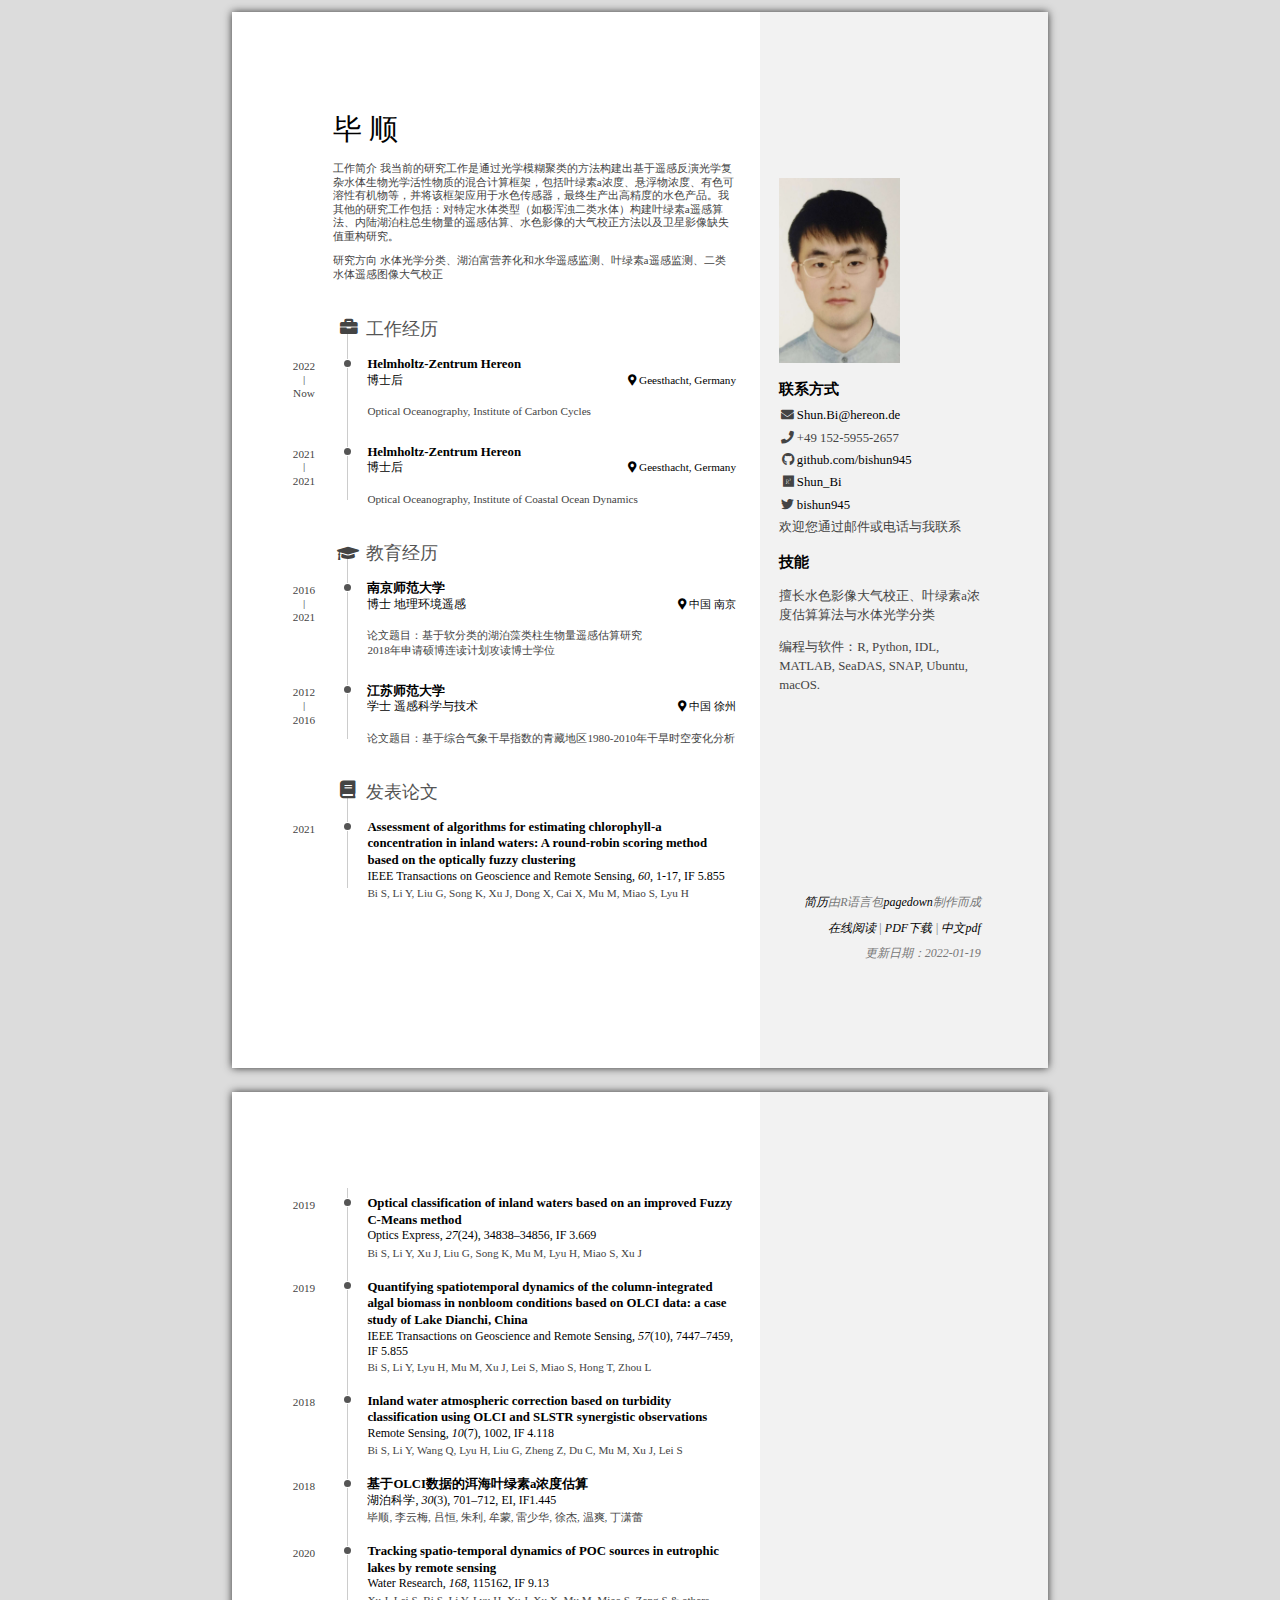
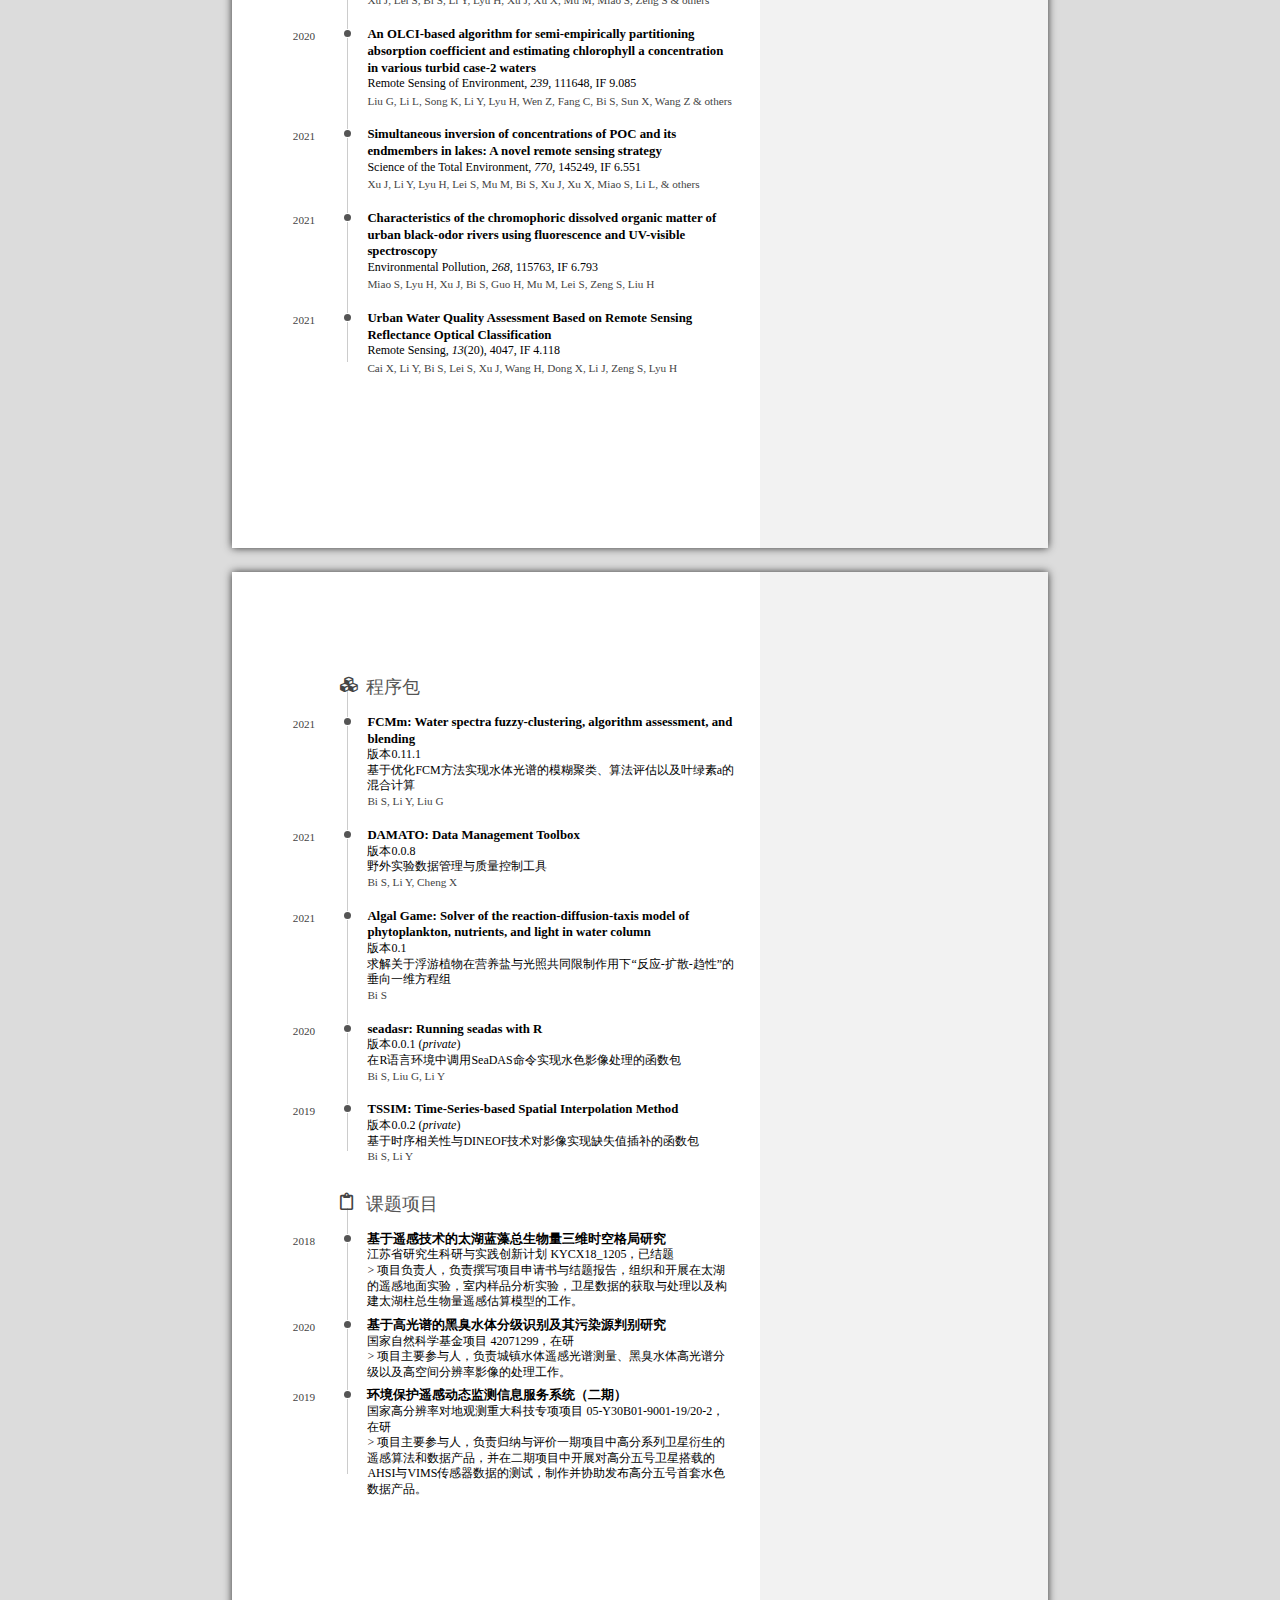
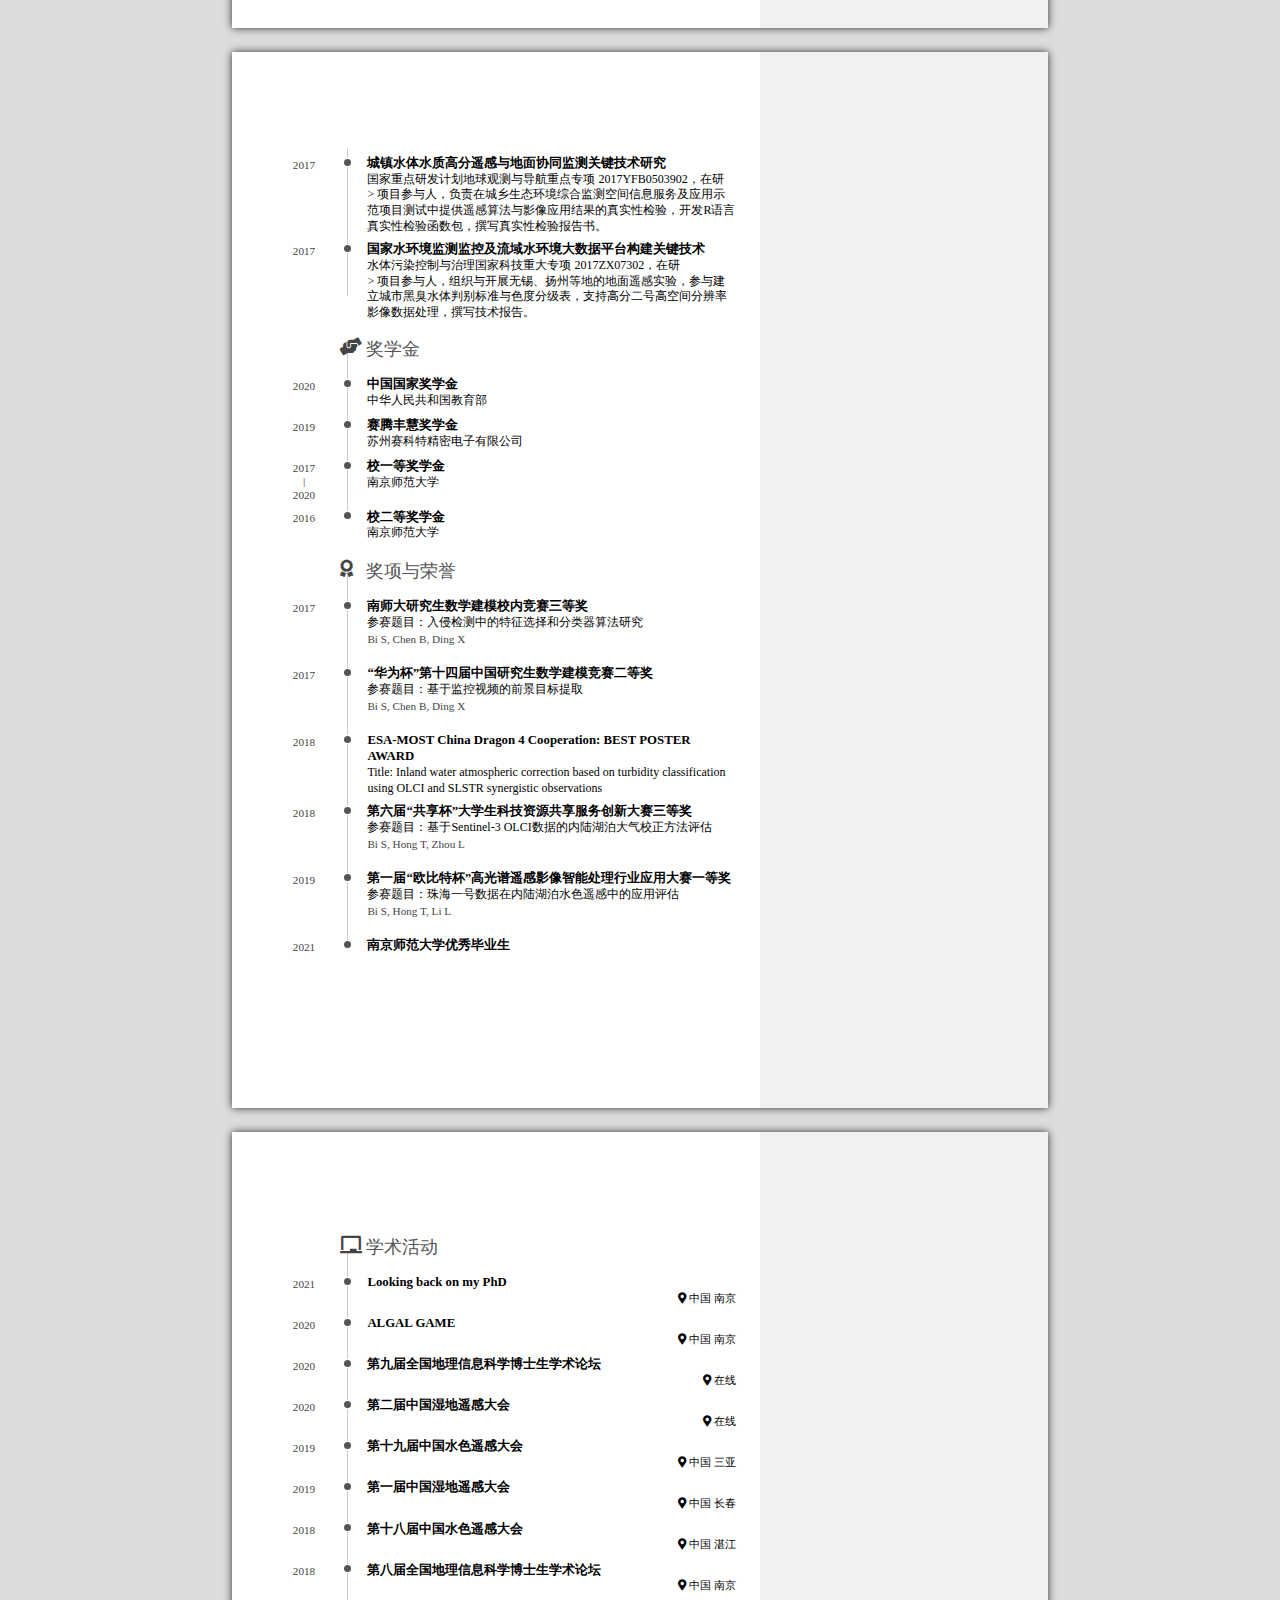
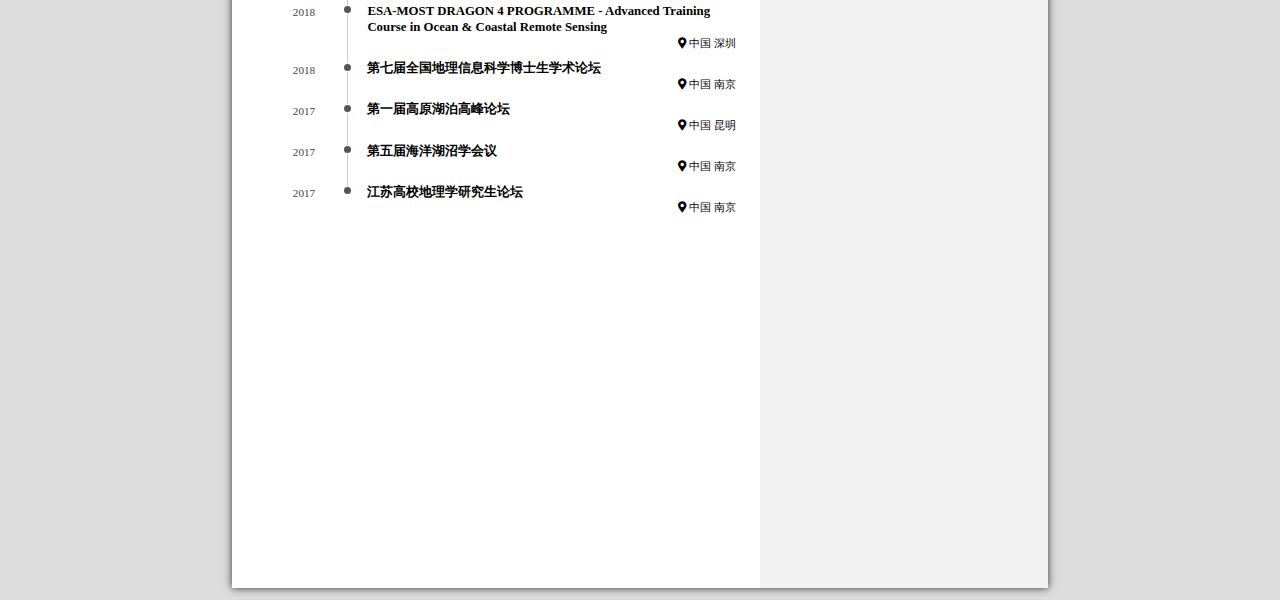
==== cv_cn.html @ 7d9312ec "info update" ====
<!DOCTYPE html>
<html xmlns="http://www.w3.org/1999/xhtml">
  <head>
    <meta charset="utf-8" />
    <meta http-equiv="Content-Type" content="text/html; charset=utf-8" />
    <meta name="generator" content="pandoc" />
    <meta name="viewport" content="width=device-width, initial-scale=1">

    <meta name="author" content="Shun Bi" />
    <meta name="date" content="2022-01-19" />
    <title>Shun Bi’s resume</title>

    
        <script src="cv_cn_files/header-attrs-2.11/header-attrs.js"></script>
        <link href="cv_cn_files/font-awesome-5.1.0/css/all.css" rel="stylesheet" />
        <link href="cv_cn_files/font-awesome-5.1.0/css/v4-shims.css" rel="stylesheet" />
        <link href="cv_cn_files/paged-0.15/css/resume.css" rel="stylesheet" />
        <script src="cv_cn_files/paged-0.15/js/config.js"></script>
        <script src="cv_cn_files/paged-0.15/js/paged.js"></script>
        <script src="cv_cn_files/paged-0.15/js/hooks.js"></script>
    
    
  </head>
  <body>

<style type="text/css">
a{
  text-decoration: none;
  color: black;
}

a:hover{
  color: blue;
}

body{
  font-family: "黑体"
}
</style>
<div id="aside" class="section level1">
<h1>Aside</h1>
<p><img src="CV/photo2.jpg" style="width:60.0%" alt="Shun Bi" /></p>
<div id="contact" class="section level3">
<h3>联系方式</h3>
<!-- -------------------------------------------------------------------------------- -->
<!-- For more icons on https://fontawesome.com/ -->
<ul>
<li><i class="fa fa-envelope"></i> <a href="mailto:Shun.Bi@hereon.de" class="email">Shun.Bi@hereon.de</a>
<!-- - <i class="fa fa-phone"></i> +86 156-5190-9539 --></li>
<li><i class="fa fa-phone"></i> +49 152-5955-2657</li>
<li><i class="fa fa-github"></i> <a href="https://github.com/bishun945">github.com/bishun945</a></li>
<li><i class="fab fa-researchgate"></i> <a href="https://www.researchgate.net/profile/Shun_Bi">Shun_Bi</a></li>
<li><i class="fa fa-twitter"></i> <a href="https://twitter.com/bishun945">bishun945</a></li>
<li>欢迎您通过邮件或电话与我联系</li>
</ul>
</div>
<div id="skills" class="section level3">
<h3>技能</h3>
<!-- -------------------------------------------------------------------------------- -->
<ul>
<li><p>擅长水色影像大气校正、叶绿素a浓度估算算法与水体光学分类</p></li>
<li><p>编程与软件：R, Python, IDL, MATLAB, SeaDAS, SNAP, Ubuntu, macOS.</p></li>
</ul>
<!-- ### 语言  -->
<!-- Mandarin (native), English (written and oral) -->
</div>
<div id="disclaimer" class="section level2">
<h2>Disclaimer</h2>
<p><a href="https://github.com/bishun945/CV"><strong>简历</strong></a>由R语言包<a href="https://github.com/rstudio/pagedown"><strong>pagedown</strong></a>制作而成</p>
<p><a href="https://bishun945.github.io/CV/">在线阅读</a> | <a href="https://raw.githubusercontent.com/bishun945/CV/main/index.pdf">PDF下载</a> | <a href="https://raw.githubusercontent.com/bishun945/CV/main/%E6%AF%95%E9%A1%BA%20%E7%AE%80%E5%8E%86%20%E4%B8%AD%E6%96%87.pdf">中文pdf</a></p>
<p>更新日期：2022-01-19</p>
</div>
</div>
<div id="main" class="section level1">
<h1>Main</h1>
<div id="title" class="section level2">
<h2>毕 顺</h2>
<!-- ### Currently searching for a PD position -->
<p><strong>工作简介</strong> 我当前的研究工作是通过光学模糊聚类的方法构建出基于遥感反演光学复杂水体生物光学活性物质的混合计算框架，包括叶绿素a浓度、悬浮物浓度、有色可溶性有机物等，并将该框架应用于水色传感器，最终生产出高精度的水色产品。我其他的研究工作包括：对特定水体类型（如极浑浊二类水体）构建叶绿素a遥感算法、内陆湖泊柱总生物量的遥感估算、水色影像的大气校正方法以及卫星影像缺失值重构研究。</p>
<p><strong>研究方向</strong> 水体光学分类、湖泊富营养化和水华遥感监测、叶绿素a遥感监测、二类水体遥感图像大气校正</p>
</div>
<div id="工作经历" class="section level2" data-icon="briefcase" data-concise="true">
<h2>工作经历</h2>
<div id="helmholtz-zentrum-hereon" class="section level3">
<h3><a href="https://www.hereon.de/institutes/carbon_cycles/index.php.en">Helmholtz-Zentrum Hereon</a></h3>
<p>博士后</p>
<p>Geesthacht, Germany</p>
<p>2022 - Now</p>
<p>Optical Oceanography, Institute of Carbon Cycles</p>
</div>
<div id="helmholtz-zentrum-hereon-1" class="section level3">
<h3>Helmholtz-Zentrum Hereon</h3>
<p>博士后</p>
<p>Geesthacht, Germany</p>
<p>2021 - 2021</p>
<p>Optical Oceanography, Institute of Coastal Ocean Dynamics</p>
</div>
</div>
<div id="教育经历" class="section level2" data-icon="graduation-cap" data-concise="true">
<h2>教育经历</h2>
<div id="南京师范大学" class="section level3">
<h3>南京师范大学</h3>
<p>博士 地理环境遥感</p>
<p>中国 南京</p>
<p>2016 - 2021</p>
<p>论文题目：基于软分类的湖泊藻类柱生物量遥感估算研究<br>2018年申请硕博连读计划攻读博士学位</p>
</div>
<div id="江苏师范大学" class="section level3">
<h3>江苏师范大学</h3>
<p>学士 遥感科学与技术</p>
<p>中国 徐州</p>
<p>2012 - 2016</p>
<p>论文题目：基于综合气象干旱指数的青藏地区1980-2010年干旱时空变化分析</p>
</div>
</div>
<div id="发表论文" class="section level2" data-icon="book">
<h2>发表论文</h2>
<div id="assessment-of-algorithms-for-estimating-chlorophyll-a-concentration-in-inland-waters-a-round-robin-scoring-method-based-on-the-optically-fuzzy-clustering" class="section level3">
<h3><a href="https://doi.org/10.1109/TGRS.2021.3058556">Assessment of algorithms for estimating chlorophyll-a concentration in inland waters: A round-robin scoring method based on the optically fuzzy clustering</a></h3>
<p>IEEE Transactions on Geoscience and Remote Sensing, <em>60</em>, 1-17, <strong>IF 5.855</strong></p>
<p>N/A</p>
<p>2021</p>
<p><strong>Bi S</strong>, Li Y, Liu G, Song K, Xu J, Dong X, Cai X, Mu M, Miao S, Lyu H</p>
</div>
<div id="optical-classification-of-inland-waters-based-on-an-improved-fuzzy-c-means-method" class="section level3">
<h3><a href="https://doi.org/10.1364/OE.27.034838">Optical classification of inland waters based on an improved Fuzzy C-Means method</a></h3>
<p>Optics Express, <em>27</em>(24), 34838–34856, <strong>IF 3.669</strong></p>
<p>N/A</p>
<p>2019</p>
<p><strong>Bi S</strong>, Li Y, Xu J, Liu G, Song K, Mu M, Lyu H, Miao S, Xu J</p>
</div>
<div id="quantifying-spatiotemporal-dynamics-of-the-column-integrated-algal-biomass-in-nonbloom-conditions-based-on-olci-data-a-case-study-of-lake-dianchi-china" class="section level3 break-after-me">
<h3><a href="http://dx.doi.org/10.1109/TGRS.2019.2913401">Quantifying spatiotemporal dynamics of the column-integrated algal biomass in nonbloom conditions based on OLCI data: a case study of Lake Dianchi, China</a></h3>
<p>IEEE Transactions on Geoscience and Remote Sensing, <em>57</em>(10), 7447–7459, <strong>IF 5.855</strong></p>
<p>N/A</p>
<p>2019</p>
<p><strong>Bi S</strong>, Li Y, Lyu H, Mu M, Xu J, Lei S, Miao S, Hong T, Zhou L</p>
</div>
<div id="inland-water-atmospheric-correction-based-on-turbidity-classification-using-olci-and-slstr-synergistic-observations" class="section level3">
<h3><a href="https://doi.org/10.3390/rs10071002">Inland water atmospheric correction based on turbidity classification using OLCI and SLSTR synergistic observations</a></h3>
<p>Remote Sensing, <em>10</em>(7), 1002, <strong>IF 4.118</strong></p>
<p>N/A</p>
<p>2018</p>
<p><strong>Bi S</strong>, Li Y, Wang Q, Lyu H, Liu G, Zheng Z, Du C, Mu M, Xu J, Lei S</p>
</div>
<div id="基于olci数据的洱海叶绿素a浓度估算" class="section level3">
<h3><a href="http://dx.doi.org/10.18307/2018.0312">基于OLCI数据的洱海叶绿素a浓度估算</a></h3>
<p>湖泊科学, <em>30</em>(3), 701–712, <strong>EI, IF1.445</strong></p>
<p>N/A</p>
<p>2018</p>
<p><strong>毕顺</strong>, 李云梅, 吕恒, 朱利, 牟蒙, 雷少华, 徐杰, 温爽, 丁潇蕾</p>
<!-- others -->
</div>
<div id="tracking-spatio-temporal-dynamics-of-poc-sources-in-eutrophic-lakes-by-remote-sensing" class="section level3">
<h3><a href="https://doi.org/10.1016/j.watres.2019.115162">Tracking spatio-temporal dynamics of POC sources in eutrophic lakes by remote sensing</a></h3>
<p>Water Research, <em>168</em>, 115162, <strong>IF 9.13</strong></p>
<p>N/A</p>
<p>2020</p>
<p>Xu J, Lei S, <strong>Bi S</strong>, Li Y, Lyu H, Xu J, Xu X, Mu M, Miao S, Zeng S &amp; others</p>
</div>
<div id="an-olci-based-algorithm-for-semi-empirically-partitioning-absorption-coefficient-and-estimating-chlorophyll-a-concentration-in-various-turbid-case-2-waters" class="section level3">
<h3><a href="https://doi.org/10.1016/j.rse.2020.111648">An OLCI-based algorithm for semi-empirically partitioning absorption coefficient and estimating chlorophyll a concentration in various turbid case-2 waters</a></h3>
<p>Remote Sensing of Environment, <em>239</em>, 111648, <strong>IF 9.085</strong></p>
<p>N/A</p>
<p>2020</p>
<p>Liu G, Li L, Song K, Li Y, Lyu H, Wen Z, Fang C, <strong>Bi S</strong>, Sun X, Wang Z &amp; others</p>
</div>
<div id="simultaneous-inversion-of-concentrations-of-poc-and-its-endmembers-in-lakes-a-novel-remote-sensing-strategy" class="section level3">
<h3><a href="https://doi.org/10.1016/j.scitotenv.2021.145249">Simultaneous inversion of concentrations of POC and its endmembers in lakes: A novel remote sensing strategy</a></h3>
<p>Science of the Total Environment, <em>770</em>, 145249, <strong>IF 6.551</strong></p>
<p>N/A</p>
<p>2021</p>
<p>Xu J, Li Y, Lyu H, Lei S, Mu M, <strong>Bi S</strong>, Xu J, Xu X, Miao S, Li L, &amp; others</p>
</div>
<div id="characteristics-of-the-chromophoric-dissolved-organic-matter-of-urban-black-odor-rivers-using-fluorescence-and-uv-visible-spectroscopy" class="section level3">
<h3><a href="https://doi.org/10.1016/j.envpol.2020.115763">Characteristics of the chromophoric dissolved organic matter of urban black-odor rivers using fluorescence and UV-visible spectroscopy</a></h3>
<p>Environmental Pollution, <em>268</em>, 115763, <strong>IF 6.793</strong></p>
<p>N/A</p>
<p>2021</p>
<p>Miao S, Lyu H, Xu J, <strong>Bi S</strong>, Guo H, Mu M, Lei S, Zeng S, Liu H</p>
</div>
<div id="urban-water-quality-assessment-based-on-remote-sensing-reflectance-optical-classification" class="section level3">
<h3><a href="http://dx.doi.org/10.3390/rs13204047">Urban Water Quality Assessment Based on Remote Sensing Reflectance Optical Classification</a></h3>
<p>Remote Sensing, <em>13</em>(20), 4047, <strong>IF 4.118</strong></p>
<p>N/A</p>
<p>2021</p>
<p>Cai X, Li Y, <strong>Bi S</strong>, Lei S, Xu J, Wang H, Dong X, Li J, Zeng S, Lyu H</p>
</div>
</div>
<div id="程序包" class="section level2" data-icon="cubes">
<h2>程序包</h2>
<div id="fcmm-water-spectra-fuzzy-clustering-algorithm-assessment-and-blending" class="section level3">
<h3><a href="https://github.com/bishun945/FCMm">FCMm: Water spectra fuzzy-clustering, algorithm assessment, and blending</a></h3>
<p>版本0.11.1<br>
基于优化FCM方法实现水体光谱的模糊聚类、算法评估以及叶绿素a的混合计算</p>
<p>N/A</p>
<p>2021</p>
<p><strong>Bi S</strong>, Li Y, Liu G</p>
</div>
<div id="damato-data-management-toolbox" class="section level3">
<h3><a href="https://github.com/bishun945/DAMATO">DAMATO: Data Management Toolbox</a></h3>
<p>版本0.0.8<br>
野外实验数据管理与质量控制工具</p>
<p>N/A</p>
<p>2021</p>
<p><strong>Bi S</strong>, Li Y, Cheng X</p>
</div>
<div id="algal-game-solver-of-the-reaction-diffusion-taxis-model-of-phytoplankton-nutrients-and-light-in-water-column" class="section level3">
<h3><a href="https://github.com/bishun945/AlgalGame">Algal Game: Solver of the reaction-diffusion-taxis model of phytoplankton, nutrients, and light in water column</a></h3>
<p>版本0.1<br>
求解关于浮游植物在营养盐与光照共同限制作用下“反应-扩散-趋性”的垂向一维方程组</p>
<p>N/A</p>
<p>2021</p>
<p><strong>Bi S</strong></p>
</div>
<div id="seadasr-running-seadas-with-r" class="section level3">
<h3><a href="https://github.com/bishun945/seadasr">seadasr: Running seadas with R</a></h3>
<p>版本0.0.1 (<em>private</em>)<br>
在R语言环境中调用SeaDAS命令实现水色影像处理的函数包</p>
<p>N/A</p>
<p>2020</p>
<p><strong>Bi S</strong>, Liu G, Li Y</p>
</div>
<div id="tssim-time-series-based-spatial-interpolation-method" class="section level3">
<h3><a href="https://github.com/bishun945/TSSIM">TSSIM: Time-Series-based Spatial Interpolation Method</a></h3>
<p>版本0.0.2 (<em>private</em>)<br>
基于时序相关性与DINEOF技术对影像实现缺失值插补的函数包</p>
<p>N/A</p>
<p>2019</p>
<p><strong>Bi S</strong>, Li Y</p>
</div>
</div>
<div id="课题项目" class="section level2" data-icon="clipboard">
<h2>课题项目</h2>
<div id="基于遥感技术的太湖蓝藻总生物量三维时空格局研究" class="section level3">
<h3>基于遥感技术的太湖蓝藻总生物量三维时空格局研究</h3>
<p>江苏省研究生科研与实践创新计划 KYCX18_1205，已结题<br>
&gt; 项目负责人，负责撰写项目申请书与结题报告，组织和开展在太湖的遥感地面实验，室内样品分析实验，卫星数据的获取与处理以及构建太湖柱总生物量遥感估算模型的工作。</p>
<p>N/A</p>
<p>2018</p>
</div>
<div id="基于高光谱的黑臭水体分级识别及其污染源判别研究" class="section level3">
<h3>基于高光谱的黑臭水体分级识别及其污染源判别研究</h3>
<p>国家自然科学基金项目 42071299，在研<br>
&gt; 项目主要参与人，负责城镇水体遥感光谱测量、黑臭水体高光谱分级以及高空间分辨率影像的处理工作。</p>
<p>N/A</p>
<p>2020</p>
</div>
<div id="环境保护遥感动态监测信息服务系统二期" class="section level3">
<h3>环境保护遥感动态监测信息服务系统（二期）</h3>
<p>国家高分辨率对地观测重大科技专项项目 05-Y30B01-9001-19/20-2，在研<br>
&gt; 项目主要参与人，负责归纳与评价一期项目中高分系列卫星衍生的遥感算法和数据产品，并在二期项目中开展对高分五号卫星搭载的AHSI与VIMS传感器数据的测试，制作并协助发布高分五号首套水色数据产品。</p>
<p>N/A</p>
<p>2019</p>
</div>
<div id="城镇水体水质高分遥感与地面协同监测关键技术研究" class="section level3">
<h3>城镇水体水质高分遥感与地面协同监测关键技术研究</h3>
<p>国家重点研发计划地球观测与导航重点专项 2017YFB0503902，在研<br>
&gt; 项目参与人，负责在城乡生态环境综合监测空间信息服务及应用示范项目测试中提供遥感算法与影像应用结果的真实性检验，开发R语言真实性检验函数包，撰写真实性检验报告书。</p>
<p>N/A</p>
<p>2017</p>
</div>
<div id="国家水环境监测监控及流域水环境大数据平台构建关键技术" class="section level3">
<h3>国家水环境监测监控及流域水环境大数据平台构建关键技术</h3>
<p>水体污染控制与治理国家科技重大专项 2017ZX07302，在研<br>
&gt; 项目参与人，组织与开展无锡、扬州等地的地面遥感实验，参与建立城市黑臭水体判别标准与色度分级表，支持高分二号高空间分辨率影像数据处理，撰写技术报告。</p>
<p>N/A</p>
<p>2017</p>
</div>
</div>
<div id="奖学金" class="section level2" data-icon="hands-helping">
<h2>奖学金</h2>
<div id="中国国家奖学金" class="section level3">
<h3>中国国家奖学金</h3>
<p>中华人民共和国教育部</p>
<p>N/A</p>
<p>2020</p>
</div>
<div id="赛腾丰慧奖学金" class="section level3">
<h3>赛腾丰慧奖学金</h3>
<p>苏州赛科特精密电子有限公司</p>
<p>N/A</p>
<p>2019</p>
</div>
<div id="校一等奖学金" class="section level3">
<h3>校一等奖学金</h3>
<p>南京师范大学</p>
<p>N/A</p>
<p>2017 - 2020</p>
</div>
<div id="校二等奖学金" class="section level3">
<h3>校二等奖学金</h3>
<p>南京师范大学</p>
<p>N/A</p>
<p>2016</p>
</div>
</div>
<div id="奖项与荣誉" class="section level2" data-icon="award">
<h2>奖项与荣誉</h2>
<div id="南师大研究生数学建模校内竞赛三等奖" class="section level3">
<h3>南师大研究生数学建模校内竞赛三等奖</h3>
<p>参赛题目：入侵检测中的特征选择和分类器算法研究</p>
<p>N/A</p>
<p>2017</p>
<p><strong>Bi S</strong>, Chen B, Ding X</p>
</div>
<div id="华为杯第十四届中国研究生数学建模竞赛二等奖" class="section level3">
<h3>“华为杯”第十四届中国研究生数学建模竞赛二等奖</h3>
<p>参赛题目：基于监控视频的前景目标提取</p>
<p>N/A</p>
<p>2017</p>
<p><strong>Bi S</strong>, Chen B, Ding X</p>
</div>
<div id="esa-most-china-dragon-4-cooperation-best-poster-award" class="section level3">
<h3>ESA-MOST China Dragon 4 Cooperation: BEST POSTER AWARD</h3>
<p>Title: Inland water atmospheric correction based on turbidity classification using OLCI and SLSTR synergistic observations</p>
<p>N/A</p>
<p>2018</p>
</div>
<div id="第六届共享杯大学生科技资源共享服务创新大赛三等奖" class="section level3">
<h3><a href="http://www.escience.net.cn/nav/index/prize/details?awardId=29">第六届“共享杯”大学生科技资源共享服务创新大赛三等奖</a></h3>
<p>参赛题目：基于Sentinel-3 OLCI数据的内陆湖泊大气校正方法评估</p>
<p>N/A</p>
<p>2018</p>
<p><strong>Bi S</strong>, Hong T, Zhou L</p>
</div>
<div id="第一届欧比特杯高光谱遥感影像智能处理行业应用大赛一等奖" class="section level3">
<h3><a href="https://ohs.obtdata.com/#/newsDetail?id=12">第一届“欧比特杯”高光谱遥感影像智能处理行业应用大赛一等奖</a></h3>
<p>参赛题目：珠海一号数据在内陆湖泊水色遥感中的应用评估</p>
<p>N/A</p>
<p>2019</p>
<p><strong>Bi S</strong>, Hong T, Li L</p>
</div>
<div id="南京师范大学优秀毕业生" class="section level3">
<h3>南京师范大学优秀毕业生</h3>
<p>N/A</p>
<p>N/A</p>
<p>2021</p>
</div>
</div>
<div id="学术活动" class="section level2" data-icon="chalkboard">
<h2>学术活动</h2>
<div id="looking-back-on-my-phd" class="section level3">
<h3><a href="https://bishun945.github.io/Looking-back-on-my-PhD/">Looking back on my PhD</a></h3>
<p>N/A</p>
<p>中国 南京</p>
<p>2021</p>
</div>
<div id="algal-game" class="section level3">
<h3><a href="https://bishun945.github.io/presentation20201216/">ALGAL GAME</a></h3>
<p>N/A</p>
<p>中国 南京</p>
<p>2020</p>
</div>
<div id="第九届全国地理信息科学博士生学术论坛" class="section level3">
<h3>第九届全国地理信息科学博士生学术论坛</h3>
<p>N/A</p>
<p>在线</p>
<p>2020</p>
</div>
<div id="第二届中国湿地遥感大会" class="section level3">
<h3><a href="https://www.bilibili.com/video/BV1Lk4y127Vc?from=search&amp;seid=6588322506573177186">第二届中国湿地遥感大会</a></h3>
<p>N/A</p>
<p>在线</p>
<p>2020</p>
</div>
<div id="第十九届中国水色遥感大会" class="section level3">
<h3>第十九届中国水色遥感大会</h3>
<p>N/A</p>
<p>中国 三亚</p>
<p>2019</p>
</div>
<div id="第一届中国湿地遥感大会" class="section level3">
<h3>第一届中国湿地遥感大会</h3>
<p>N/A</p>
<p>中国 长春</p>
<p>2019</p>
</div>
<div id="第十八届中国水色遥感大会" class="section level3">
<h3>第十八届中国水色遥感大会</h3>
<p>N/A</p>
<p>中国 湛江</p>
<p>2018</p>
</div>
<div id="第八届全国地理信息科学博士生学术论坛" class="section level3">
<h3>第八届全国地理信息科学博士生学术论坛</h3>
<p>N/A</p>
<p>中国 南京</p>
<p>2018</p>
</div>
<div id="esa-most-dragon-4-programme---advanced-training-course-in-ocean-coastal-remote-sensing" class="section level3">
<h3>ESA-MOST DRAGON 4 PROGRAMME - Advanced Training Course in Ocean &amp; Coastal Remote Sensing</h3>
<p>N/A</p>
<p>中国 深圳</p>
<p>2018</p>
</div>
<div id="第七届全国地理信息科学博士生学术论坛" class="section level3">
<h3>第七届全国地理信息科学博士生学术论坛</h3>
<p>N/A</p>
<p>中国 南京</p>
<p>2018</p>
</div>
<div id="第一届高原湖泊高峰论坛" class="section level3">
<h3>第一届高原湖泊高峰论坛</h3>
<p>N/A</p>
<p>中国 昆明</p>
<p>2017</p>
</div>
<div id="第五届海洋湖沼学会议" class="section level3">
<h3>第五届海洋湖沼学会议</h3>
<p>N/A</p>
<p>中国 南京</p>
<p>2017</p>
</div>
<div id="江苏高校地理学研究生论坛" class="section level3">
<h3>江苏高校地理学研究生论坛</h3>
<p>N/A</p>
<p>中国 南京</p>
<p>2017</p>
<!-- ::: aside -->
<!-- #### 参考 -->
<!-- 李云梅 教授 <br> -->
<!-- 地理科学学院 <br> -->
<!-- 南京师范大学 <br> -->
<!-- 中国 南京 <br> -->
<!-- liyunmei@njnu.edu.cn -->
<!-- ::: -->
</div>
</div>
</div>

<script>
(function() {
  var i, s, j, el, els;
  var create_el = function(type, className, content, isHTML) {
    var el = document.createElement(type);
    if (className) el.className = className;
    if (content) {
      if (isHTML) {el.innerHTML = content;} else {el.innerText = content;}
    }
    return el;
  }

  // replace h2 title with h1
  var title = document.getElementById('title').querySelector('h2');
  title.parentNode.replaceChild(create_el('h1', false, title.innerHTML, true), title);

  // add the class .aside to #aside
  el = document.getElementById('aside');
  if (el) el.className += ' aside';

  // tweak class names of sections, and add icons
  els = document.getElementById('main').querySelectorAll('.level2');
  for (i = 0; i < els.length; i++) {
    el = els[i];
    if (i === 0 && el.id === 'title') continue;
    el.className += ' main-block';
    if (el.dataset['concise']) el.className += ' concise';
    // if there is no icon, add an icon:
    if (el.firstElementChild.firstChild && el.firstElementChild.firstChild.nodeName !== 'I') {
      s = el.dataset['icon'] || 'bookmark';
      el.firstElementChild.insertBefore(create_el('i', 'fa fa-' + s), el.firstElementChild.firstChild);
    }
  }

  // tweak class names of blocks in sections
  els = document.getElementById('main').querySelectorAll('.level3');
  for (i = 0; i < els.length; i++) {
    el = els[i];
    if (el.parentNode.id === 'title') continue;
    el.className += ' blocks';
    el.innerHTML = '<div class="date"></div>' + '<div class="decorator"></div>' +
      '<div class="details"><header></header><div></div></div>' + el.innerHTML;
    var ps = el.querySelectorAll('p');
    // move the date paragraph to the date div
    if (ps.length >= 3) {
      s = ps[2].innerText;
      s = s === 'N/A' ? [] : s.split(' - ');
      el.removeChild(ps[2]);
      for (j = 0; j < s.length && j < 2; j++) {
        el.children[0].appendChild(create_el('span', false, s[j]))
      }
    }
    // move title, description, location to the details div
    (function(h) {
      h.appendChild(el.children[3]);
      var p = el.children[3];  // description
      if (p.innerText !== 'N/A') {
        h.appendChild(create_el('span', 'place', p.innerHTML, true));
      }
      el.removeChild(p);
      p = el.children[3];  // location
      if (p.innerText !== 'N/A') {
        s = create_el('span', 'location', p.innerHTML, true);
        s.innerHTML = '<i class="fa fa-map-marker-alt"></i> ' + s.innerHTML;
        h.appendChild(s);
      }
      el.removeChild(p);
    })(el.children[2].firstElementChild);
    // move the rest of content in a block into the last div of the details div
    s = el.children[2];
    while (j = s.nextSibling) {
      if (j.className === 'aside') { s = j; continue; }
      el.children[2].lastElementChild.append(j);
    }
  }
})();
</script>


  </body>
</html>
---- cv_cn_files/font-awesome-5.1.0/css/all.css ----
/*!
 * Font Awesome Free 5.1.0 by @fontawesome - https://fontawesome.com
 * License - https://fontawesome.com/license (Icons: CC BY 4.0, Fonts: SIL OFL 1.1, Code: MIT License)
 */
.fa,.fab,.fal,.far,.fas{-moz-osx-font-smoothing:grayscale;-webkit-font-smoothing:antialiased;display:inline-block;font-style:normal;font-variant:normal;text-rendering:auto;line-height:1}.fa-lg{font-size:1.33333em;line-height:.75em;vertical-align:-.0667em}.fa-xs{font-size:.75em}.fa-sm{font-size:.875em}.fa-1x{font-size:1em}.fa-2x{font-size:2em}.fa-3x{font-size:3em}.fa-4x{font-size:4em}.fa-5x{font-size:5em}.fa-6x{font-size:6em}.fa-7x{font-size:7em}.fa-8x{font-size:8em}.fa-9x{font-size:9em}.fa-10x{font-size:10em}.fa-fw{text-align:center;width:1.25em}.fa-ul{list-style-type:none;margin-left:2.5em;padding-left:0}.fa-ul>li{position:relative}.fa-li{left:-2em;position:absolute;text-align:center;width:2em;line-height:inherit}.fa-border{border:.08em solid #eee;border-radius:.1em;padding:.2em .25em .15em}.fa-pull-left{float:left}.fa-pull-right{float:right}.fa.fa-pull-left,.fab.fa-pull-left,.fal.fa-pull-left,.far.fa-pull-left,.fas.fa-pull-left{margin-right:.3em}.fa.fa-pull-right,.fab.fa-pull-right,.fal.fa-pull-right,.far.fa-pull-right,.fas.fa-pull-right{margin-left:.3em}.fa-spin{animation:a 2s infinite linear}.fa-pulse{animation:a 1s infinite steps(8)}@keyframes a{0%{transform:rotate(0deg)}to{transform:rotate(1turn)}}.fa-rotate-90{-ms-filter:"progid:DXImageTransform.Microsoft.BasicImage(rotation=1)";transform:rotate(90deg)}.fa-rotate-180{-ms-filter:"progid:DXImageTransform.Microsoft.BasicImage(rotation=2)";transform:rotate(180deg)}.fa-rotate-270{-ms-filter:"progid:DXImageTransform.Microsoft.BasicImage(rotation=3)";transform:rotate(270deg)}.fa-flip-horizontal{-ms-filter:"progid:DXImageTransform.Microsoft.BasicImage(rotation=0, mirror=1)";transform:scaleX(-1)}.fa-flip-vertical{transform:scaleY(-1)}.fa-flip-horizontal.fa-flip-vertical,.fa-flip-vertical{-ms-filter:"progid:DXImageTransform.Microsoft.BasicImage(rotation=2, mirror=1)"}.fa-flip-horizontal.fa-flip-vertical{transform:scale(-1)}:root .fa-flip-horizontal,:root .fa-flip-vertical,:root .fa-rotate-90,:root .fa-rotate-180,:root .fa-rotate-270{-webkit-filter:none;filter:none}.fa-stack{display:inline-block;height:2em;line-height:2em;position:relative;vertical-align:middle;width:2em}.fa-stack-1x,.fa-stack-2x{left:0;position:absolute;text-align:center;width:100%}.fa-stack-1x{line-height:inherit}.fa-stack-2x{font-size:2em}.fa-inverse{color:#fff}.fa-500px:before{content:"\f26e"}.fa-accessible-icon:before{content:"\f368"}.fa-accusoft:before{content:"\f369"}.fa-address-book:before{content:"\f2b9"}.fa-address-card:before{content:"\f2bb"}.fa-adjust:before{content:"\f042"}.fa-adn:before{content:"\f170"}.fa-adversal:before{content:"\f36a"}.fa-affiliatetheme:before{content:"\f36b"}.fa-algolia:before{content:"\f36c"}.fa-align-center:before{content:"\f037"}.fa-align-justify:before{content:"\f039"}.fa-align-left:before{content:"\f036"}.fa-align-right:before{content:"\f038"}.fa-allergies:before{content:"\f461"}.fa-amazon:before{content:"\f270"}.fa-amazon-pay:before{content:"\f42c"}.fa-ambulance:before{content:"\f0f9"}.fa-american-sign-language-interpreting:before{content:"\f2a3"}.fa-amilia:before{content:"\f36d"}.fa-anchor:before{content:"\f13d"}.fa-android:before{content:"\f17b"}.fa-angellist:before{content:"\f209"}.fa-angle-double-down:before{content:"\f103"}.fa-angle-double-left:before{content:"\f100"}.fa-angle-double-right:before{content:"\f101"}.fa-angle-double-up:before{content:"\f102"}.fa-angle-down:before{content:"\f107"}.fa-angle-left:before{content:"\f104"}.fa-angle-right:before{content:"\f105"}.fa-angle-up:before{content:"\f106"}.fa-angry:before{content:"\f556"}.fa-angrycreative:before{content:"\f36e"}.fa-angular:before{content:"\f420"}.fa-app-store:before{content:"\f36f"}.fa-app-store-ios:before{content:"\f370"}.fa-apper:before{content:"\f371"}.fa-apple:before{content:"\f179"}.fa-apple-pay:before{content:"\f415"}.fa-archive:before{content:"\f187"}.fa-archway:before{content:"\f557"}.fa-arrow-alt-circle-down:before{content:"\f358"}.fa-arrow-alt-circle-left:before{content:"\f359"}.fa-arrow-alt-circle-right:before{content:"\f35a"}.fa-arrow-alt-circle-up:before{content:"\f35b"}.fa-arrow-circle-down:before{content:"\f0ab"}.fa-arrow-circle-left:before{content:"\f0a8"}.fa-arrow-circle-right:before{content:"\f0a9"}.fa-arrow-circle-up:before{content:"\f0aa"}.fa-arrow-down:before{content:"\f063"}.fa-arrow-left:before{content:"\f060"}.fa-arrow-right:before{content:"\f061"}.fa-arrow-up:before{content:"\f062"}.fa-arrows-alt:before{content:"\f0b2"}.fa-arrows-alt-h:before{content:"\f337"}.fa-arrows-alt-v:before{content:"\f338"}.fa-assistive-listening-systems:before{content:"\f2a2"}.fa-asterisk:before{content:"\f069"}.fa-asymmetrik:before{content:"\f372"}.fa-at:before{content:"\f1fa"}.fa-atlas:before{content:"\f558"}.fa-audible:before{content:"\f373"}.fa-audio-description:before{content:"\f29e"}.fa-autoprefixer:before{content:"\f41c"}.fa-avianex:before{content:"\f374"}.fa-aviato:before{content:"\f421"}.fa-award:before{content:"\f559"}.fa-aws:before{content:"\f375"}.fa-backspace:before{content:"\f55a"}.fa-backward:before{content:"\f04a"}.fa-balance-scale:before{content:"\f24e"}.fa-ban:before{content:"\f05e"}.fa-band-aid:before{content:"\f462"}.fa-bandcamp:before{content:"\f2d5"}.fa-barcode:before{content:"\f02a"}.fa-bars:before{content:"\f0c9"}.fa-baseball-ball:before{content:"\f433"}.fa-basketball-ball:before{content:"\f434"}.fa-bath:before{content:"\f2cd"}.fa-battery-empty:before{content:"\f244"}.fa-battery-full:before{content:"\f240"}.fa-battery-half:before{content:"\f242"}.fa-battery-quarter:before{content:"\f243"}.fa-battery-three-quarters:before{content:"\f241"}.fa-bed:before{content:"\f236"}.fa-beer:before{content:"\f0fc"}.fa-behance:before{content:"\f1b4"}.fa-behance-square:before{content:"\f1b5"}.fa-bell:before{content:"\f0f3"}.fa-bell-slash:before{content:"\f1f6"}.fa-bezier-curve:before{content:"\f55b"}.fa-bicycle:before{content:"\f206"}.fa-bimobject:before{content:"\f378"}.fa-binoculars:before{content:"\f1e5"}.fa-birthday-cake:before{content:"\f1fd"}.fa-bitbucket:before{content:"\f171"}.fa-bitcoin:before{content:"\f379"}.fa-bity:before{content:"\f37a"}.fa-black-tie:before{content:"\f27e"}.fa-blackberry:before{content:"\f37b"}.fa-blender:before{content:"\f517"}.fa-blind:before{content:"\f29d"}.fa-blogger:before{content:"\f37c"}.fa-blogger-b:before{content:"\f37d"}.fa-bluetooth:before{content:"\f293"}.fa-bluetooth-b:before{content:"\f294"}.fa-bold:before{content:"\f032"}.fa-bolt:before{content:"\f0e7"}.fa-bomb:before{content:"\f1e2"}.fa-bong:before{content:"\f55c"}.fa-book:before{content:"\f02d"}.fa-book-open:before{content:"\f518"}.fa-bookmark:before{content:"\f02e"}.fa-bowling-ball:before{content:"\f436"}.fa-box:before{content:"\f466"}.fa-box-open:before{content:"\f49e"}.fa-boxes:before{content:"\f468"}.fa-braille:before{content:"\f2a1"}.fa-briefcase:before{content:"\f0b1"}.fa-briefcase-medical:before{content:"\f469"}.fa-broadcast-tower:before{content:"\f519"}.fa-broom:before{content:"\f51a"}.fa-brush:before{content:"\f55d"}.fa-btc:before{content:"\f15a"}.fa-bug:before{content:"\f188"}.fa-building:before{content:"\f1ad"}.fa-bullhorn:before{content:"\f0a1"}.fa-bullseye:before{content:"\f140"}.fa-burn:before{content:"\f46a"}.fa-buromobelexperte:before{content:"\f37f"}.fa-bus:before{content:"\f207"}.fa-bus-alt:before{content:"\f55e"}.fa-buysellads:before{content:"\f20d"}.fa-calculator:before{content:"\f1ec"}.fa-calendar:before{content:"\f133"}.fa-calendar-alt:before{content:"\f073"}.fa-calendar-check:before{content:"\f274"}.fa-calendar-minus:before{content:"\f272"}.fa-calendar-plus:before{content:"\f271"}.fa-calendar-times:before{content:"\f273"}.fa-camera:before{content:"\f030"}.fa-camera-retro:before{content:"\f083"}.fa-cannabis:before{content:"\f55f"}.fa-capsules:before{content:"\f46b"}.fa-car:before{content:"\f1b9"}.fa-caret-down:before{content:"\f0d7"}.fa-caret-left:before{content:"\f0d9"}.fa-caret-right:before{content:"\f0da"}.fa-caret-square-down:before{content:"\f150"}.fa-caret-square-left:before{content:"\f191"}.fa-caret-square-right:before{content:"\f152"}.fa-caret-square-up:before{content:"\f151"}.fa-caret-up:before{content:"\f0d8"}.fa-cart-arrow-down:before{content:"\f218"}.fa-cart-plus:before{content:"\f217"}.fa-cc-amazon-pay:before{content:"\f42d"}.fa-cc-amex:before{content:"\f1f3"}.fa-cc-apple-pay:before{content:"\f416"}.fa-cc-diners-club:before{content:"\f24c"}.fa-cc-discover:before{content:"\f1f2"}.fa-cc-jcb:before{content:"\f24b"}.fa-cc-mastercard:before{content:"\f1f1"}.fa-cc-paypal:before{content:"\f1f4"}.fa-cc-stripe:before{content:"\f1f5"}.fa-cc-visa:before{content:"\f1f0"}.fa-centercode:before{content:"\f380"}.fa-certificate:before{content:"\f0a3"}.fa-chalkboard:before{content:"\f51b"}.fa-chalkboard-teacher:before{content:"\f51c"}.fa-chart-area:before{content:"\f1fe"}.fa-chart-bar:before{content:"\f080"}.fa-chart-line:before{content:"\f201"}.fa-chart-pie:before{content:"\f200"}.fa-check:before{content:"\f00c"}.fa-check-circle:before{content:"\f058"}.fa-check-double:before{content:"\f560"}.fa-check-square:before{content:"\f14a"}.fa-chess:before{content:"\f439"}.fa-chess-bishop:before{content:"\f43a"}.fa-chess-board:before{content:"\f43c"}.fa-chess-king:before{content:"\f43f"}.fa-chess-knight:before{content:"\f441"}.fa-chess-pawn:before{content:"\f443"}.fa-chess-queen:before{content:"\f445"}.fa-chess-rook:before{content:"\f447"}.fa-chevron-circle-down:before{content:"\f13a"}.fa-chevron-circle-left:before{content:"\f137"}.fa-chevron-circle-right:before{content:"\f138"}.fa-chevron-circle-up:before{content:"\f139"}.fa-chevron-down:before{content:"\f078"}.fa-chevron-left:before{content:"\f053"}.fa-chevron-right:before{content:"\f054"}.fa-chevron-up:before{content:"\f077"}.fa-child:before{content:"\f1ae"}.fa-chrome:before{content:"\f268"}.fa-church:before{content:"\f51d"}.fa-circle:before{content:"\f111"}.fa-circle-notch:before{content:"\f1ce"}.fa-clipboard:before{content:"\f328"}.fa-clipboard-check:before{content:"\f46c"}.fa-clipboard-list:before{content:"\f46d"}.fa-clock:before{content:"\f017"}.fa-clone:before{content:"\f24d"}.fa-closed-captioning:before{content:"\f20a"}.fa-cloud:before{content:"\f0c2"}.fa-cloud-download-alt:before{content:"\f381"}.fa-cloud-upload-alt:before{content:"\f382"}.fa-cloudscale:before{content:"\f383"}.fa-cloudsmith:before{content:"\f384"}.fa-cloudversify:before{content:"\f385"}.fa-cocktail:before{content:"\f561"}.fa-code:before{content:"\f121"}.fa-code-branch:before{content:"\f126"}.fa-codepen:before{content:"\f1cb"}.fa-codiepie:before{content:"\f284"}.fa-coffee:before{content:"\f0f4"}.fa-cog:before{content:"\f013"}.fa-cogs:before{content:"\f085"}.fa-coins:before{content:"\f51e"}.fa-columns:before{content:"\f0db"}.fa-comment:before{content:"\f075"}.fa-comment-alt:before{content:"\f27a"}.fa-comment-dots:before{content:"\f4ad"}.fa-comment-slash:before{content:"\f4b3"}.fa-comments:before{content:"\f086"}.fa-compact-disc:before{content:"\f51f"}.fa-compass:before{content:"\f14e"}.fa-compress:before{content:"\f066"}.fa-concierge-bell:before{content:"\f562"}.fa-connectdevelop:before{content:"\f20e"}.fa-contao:before{content:"\f26d"}.fa-cookie:before{content:"\f563"}.fa-cookie-bite:before{content:"\f564"}.fa-copy:before{content:"\f0c5"}.fa-copyright:before{content:"\f1f9"}.fa-couch:before{content:"\f4b8"}.fa-cpanel:before{content:"\f388"}.fa-creative-commons:before{content:"\f25e"}.fa-creative-commons-by:before{content:"\f4e7"}.fa-creative-commons-nc:before{content:"\f4e8"}.fa-creative-commons-nc-eu:before{content:"\f4e9"}.fa-creative-commons-nc-jp:before{content:"\f4ea"}.fa-creative-commons-nd:before{content:"\f4eb"}.fa-creative-commons-pd:before{content:"\f4ec"}.fa-creative-commons-pd-alt:before{content:"\f4ed"}.fa-creative-commons-remix:before{content:"\f4ee"}.fa-creative-commons-sa:before{content:"\f4ef"}.fa-creative-commons-sampling:before{content:"\f4f0"}.fa-creative-commons-sampling-plus:before{content:"\f4f1"}.fa-creative-commons-share:before{content:"\f4f2"}.fa-credit-card:before{content:"\f09d"}.fa-crop:before{content:"\f125"}.fa-crop-alt:before{content:"\f565"}.fa-crosshairs:before{content:"\f05b"}.fa-crow:before{content:"\f520"}.fa-crown:before{content:"\f521"}.fa-css3:before{content:"\f13c"}.fa-css3-alt:before{content:"\f38b"}.fa-cube:before{content:"\f1b2"}.fa-cubes:before{content:"\f1b3"}.fa-cut:before{content:"\f0c4"}.fa-cuttlefish:before{content:"\f38c"}.fa-d-and-d:before{content:"\f38d"}.fa-dashcube:before{content:"\f210"}.fa-database:before{content:"\f1c0"}.fa-deaf:before{content:"\f2a4"}.fa-delicious:before{content:"\f1a5"}.fa-deploydog:before{content:"\f38e"}.fa-deskpro:before{content:"\f38f"}.fa-desktop:before{content:"\f108"}.fa-deviantart:before{content:"\f1bd"}.fa-diagnoses:before{content:"\f470"}.fa-dice:before{content:"\f522"}.fa-dice-five:before{content:"\f523"}.fa-dice-four:before{content:"\f524"}.fa-dice-one:before{content:"\f525"}.fa-dice-six:before{content:"\f526"}.fa-dice-three:before{content:"\f527"}.fa-dice-two:before{content:"\f528"}.fa-digg:before{content:"\f1a6"}.fa-digital-ocean:before{content:"\f391"}.fa-digital-tachograph:before{content:"\f566"}.fa-discord:before{content:"\f392"}.fa-discourse:before{content:"\f393"}.fa-divide:before{content:"\f529"}.fa-dizzy:before{content:"\f567"}.fa-dna:before{content:"\f471"}.fa-dochub:before{content:"\f394"}.fa-docker:before{content:"\f395"}.fa-dollar-sign:before{content:"\f155"}.fa-dolly:before{content:"\f472"}.fa-dolly-flatbed:before{content:"\f474"}.fa-donate:before{content:"\f4b9"}.fa-door-closed:before{content:"\f52a"}.fa-door-open:before{content:"\f52b"}.fa-dot-circle:before{content:"\f192"}.fa-dove:before{content:"\f4ba"}.fa-download:before{content:"\f019"}.fa-draft2digital:before{content:"\f396"}.fa-drafting-compass:before{content:"\f568"}.fa-dribbble:before{content:"\f17d"}.fa-dribbble-square:before{content:"\f397"}.fa-dropbox:before{content:"\f16b"}.fa-drum:before{content:"\f569"}.fa-drum-steelpan:before{content:"\f56a"}.fa-drupal:before{content:"\f1a9"}.fa-dumbbell:before{content:"\f44b"}.fa-dyalog:before{content:"\f399"}.fa-earlybirds:before{content:"\f39a"}.fa-ebay:before{content:"\f4f4"}.fa-edge:before{content:"\f282"}.fa-edit:before{content:"\f044"}.fa-eject:before{content:"\f052"}.fa-elementor:before{content:"\f430"}.fa-ellipsis-h:before{content:"\f141"}.fa-ellipsis-v:before{content:"\f142"}.fa-ember:before{content:"\f423"}.fa-empire:before{content:"\f1d1"}.fa-envelope:before{content:"\f0e0"}.fa-envelope-open:before{content:"\f2b6"}.fa-envelope-square:before{content:"\f199"}.fa-envira:before{content:"\f299"}.fa-equals:before{content:"\f52c"}.fa-eraser:before{content:"\f12d"}.fa-erlang:before{content:"\f39d"}.fa-ethereum:before{content:"\f42e"}.fa-etsy:before{content:"\f2d7"}.fa-euro-sign:before{content:"\f153"}.fa-exchange-alt:before{content:"\f362"}.fa-exclamation:before{content:"\f12a"}.fa-exclamation-circle:before{content:"\f06a"}.fa-exclamation-triangle:before{content:"\f071"}.fa-expand:before{content:"\f065"}.fa-expand-arrows-alt:before{content:"\f31e"}.fa-expeditedssl:before{content:"\f23e"}.fa-external-link-alt:before{content:"\f35d"}.fa-external-link-square-alt:before{content:"\f360"}.fa-eye:before{content:"\f06e"}.fa-eye-dropper:before{content:"\f1fb"}.fa-eye-slash:before{content:"\f070"}.fa-facebook:before{content:"\f09a"}.fa-facebook-f:before{content:"\f39e"}.fa-facebook-messenger:before{content:"\f39f"}.fa-facebook-square:before{content:"\f082"}.fa-fast-backward:before{content:"\f049"}.fa-fast-forward:before{content:"\f050"}.fa-fax:before{content:"\f1ac"}.fa-feather:before{content:"\f52d"}.fa-feather-alt:before{content:"\f56b"}.fa-female:before{content:"\f182"}.fa-fighter-jet:before{content:"\f0fb"}.fa-file:before{content:"\f15b"}.fa-file-alt:before{content:"\f15c"}.fa-file-archive:before{content:"\f1c6"}.fa-file-audio:before{content:"\f1c7"}.fa-file-code:before{content:"\f1c9"}.fa-file-contract:before{content:"\f56c"}.fa-file-download:before{content:"\f56d"}.fa-file-excel:before{content:"\f1c3"}.fa-file-export:before{content:"\f56e"}.fa-file-image:before{content:"\f1c5"}.fa-file-import:before{content:"\f56f"}.fa-file-invoice:before{content:"\f570"}.fa-file-invoice-dollar:before{content:"\f571"}.fa-file-medical:before{content:"\f477"}.fa-file-medical-alt:before{content:"\f478"}.fa-file-pdf:before{content:"\f1c1"}.fa-file-powerpoint:before{content:"\f1c4"}.fa-file-prescription:before{content:"\f572"}.fa-file-signature:before{content:"\f573"}.fa-file-upload:before{content:"\f574"}.fa-file-video:before{content:"\f1c8"}.fa-file-word:before{content:"\f1c2"}.fa-fill:before{content:"\f575"}.fa-fill-drip:before{content:"\f576"}.fa-film:before{content:"\f008"}.fa-filter:before{content:"\f0b0"}.fa-fingerprint:before{content:"\f577"}.fa-fire:before{content:"\f06d"}.fa-fire-extinguisher:before{content:"\f134"}.fa-firefox:before{content:"\f269"}.fa-first-aid:before{content:"\f479"}.fa-first-order:before{content:"\f2b0"}.fa-first-order-alt:before{content:"\f50a"}.fa-firstdraft:before{content:"\f3a1"}.fa-fish:before{content:"\f578"}.fa-flag:before{content:"\f024"}.fa-flag-checkered:before{content:"\f11e"}.fa-flask:before{content:"\f0c3"}.fa-flickr:before{content:"\f16e"}.fa-flipboard:before{content:"\f44d"}.fa-flushed:before{content:"\f579"}.fa-fly:before{content:"\f417"}.fa-folder:before{content:"\f07b"}.fa-folder-open:before{content:"\f07c"}.fa-font:before{content:"\f031"}.fa-font-awesome:before{content:"\f2b4"}.fa-font-awesome-alt:before{content:"\f35c"}.fa-font-awesome-flag:before{content:"\f425"}.fa-font-awesome-logo-full:before{content:"\f4e6"}.fa-fonticons:before{content:"\f280"}.fa-fonticons-fi:before{content:"\f3a2"}.fa-football-ball:before{content:"\f44e"}.fa-fort-awesome:before{content:"\f286"}.fa-fort-awesome-alt:before{content:"\f3a3"}.fa-forumbee:before{content:"\f211"}.fa-forward:before{content:"\f04e"}.fa-foursquare:before{content:"\f180"}.fa-free-code-camp:before{content:"\f2c5"}.fa-freebsd:before{content:"\f3a4"}.fa-frog:before{content:"\f52e"}.fa-frown:before{content:"\f119"}.fa-frown-open:before{content:"\f57a"}.fa-fulcrum:before{content:"\f50b"}.fa-futbol:before{content:"\f1e3"}.fa-galactic-republic:before{content:"\f50c"}.fa-galactic-senate:before{content:"\f50d"}.fa-gamepad:before{content:"\f11b"}.fa-gas-pump:before{content:"\f52f"}.fa-gavel:before{content:"\f0e3"}.fa-gem:before{content:"\f3a5"}.fa-genderless:before{content:"\f22d"}.fa-get-pocket:before{content:"\f265"}.fa-gg:before{content:"\f260"}.fa-gg-circle:before{content:"\f261"}.fa-gift:before{content:"\f06b"}.fa-git:before{content:"\f1d3"}.fa-git-square:before{content:"\f1d2"}.fa-github:before{content:"\f09b"}.fa-github-alt:before{content:"\f113"}.fa-github-square:before{content:"\f092"}.fa-gitkraken:before{content:"\f3a6"}.fa-gitlab:before{content:"\f296"}.fa-gitter:before{content:"\f426"}.fa-glass-martini:before{content:"\f000"}.fa-glass-martini-alt:before{content:"\f57b"}.fa-glasses:before{content:"\f530"}.fa-glide:before{content:"\f2a5"}.fa-glide-g:before{content:"\f2a6"}.fa-globe:before{content:"\f0ac"}.fa-globe-africa:before{content:"\f57c"}.fa-globe-americas:before{content:"\f57d"}.fa-globe-asia:before{content:"\f57e"}.fa-gofore:before{content:"\f3a7"}.fa-golf-ball:before{content:"\f450"}.fa-goodreads:before{content:"\f3a8"}.fa-goodreads-g:before{content:"\f3a9"}.fa-google:before{content:"\f1a0"}.fa-google-drive:before{content:"\f3aa"}.fa-google-play:before{content:"\f3ab"}.fa-google-plus:before{content:"\f2b3"}.fa-google-plus-g:before{content:"\f0d5"}.fa-google-plus-square:before{content:"\f0d4"}.fa-google-wallet:before{content:"\f1ee"}.fa-graduation-cap:before{content:"\f19d"}.fa-gratipay:before{content:"\f184"}.fa-grav:before{content:"\f2d6"}.fa-greater-than:before{content:"\f531"}.fa-greater-than-equal:before{content:"\f532"}.fa-grimace:before{content:"\f57f"}.fa-grin:before{content:"\f580"}.fa-grin-alt:before{content:"\f581"}.fa-grin-beam:before{content:"\f582"}.fa-grin-beam-sweat:before{content:"\f583"}.fa-grin-hearts:before{content:"\f584"}.fa-grin-squint:before{content:"\f585"}.fa-grin-squint-tears:before{content:"\f586"}.fa-grin-stars:before{content:"\f587"}.fa-grin-tears:before{content:"\f588"}.fa-grin-tongue:before{content:"\f589"}.fa-grin-tongue-squint:before{content:"\f58a"}.fa-grin-tongue-wink:before{content:"\f58b"}.fa-grin-wink:before{content:"\f58c"}.fa-grip-horizontal:before{content:"\f58d"}.fa-grip-vertical:before{content:"\f58e"}.fa-gripfire:before{content:"\f3ac"}.fa-grunt:before{content:"\f3ad"}.fa-gulp:before{content:"\f3ae"}.fa-h-square:before{content:"\f0fd"}.fa-hacker-news:before{content:"\f1d4"}.fa-hacker-news-square:before{content:"\f3af"}.fa-hand-holding:before{content:"\f4bd"}.fa-hand-holding-heart:before{content:"\f4be"}.fa-hand-holding-usd:before{content:"\f4c0"}.fa-hand-lizard:before{content:"\f258"}.fa-hand-paper:before{content:"\f256"}.fa-hand-peace:before{content:"\f25b"}.fa-hand-point-down:before{content:"\f0a7"}.fa-hand-point-left:before{content:"\f0a5"}.fa-hand-point-right:before{content:"\f0a4"}.fa-hand-point-up:before{content:"\f0a6"}.fa-hand-pointer:before{content:"\f25a"}.fa-hand-rock:before{content:"\f255"}.fa-hand-scissors:before{content:"\f257"}.fa-hand-spock:before{content:"\f259"}.fa-hands:before{content:"\f4c2"}.fa-hands-helping:before{content:"\f4c4"}.fa-handshake:before{content:"\f2b5"}.fa-hashtag:before{content:"\f292"}.fa-hdd:before{content:"\f0a0"}.fa-heading:before{content:"\f1dc"}.fa-headphones:before{content:"\f025"}.fa-headphones-alt:before{content:"\f58f"}.fa-headset:before{content:"\f590"}.fa-heart:before{content:"\f004"}.fa-heartbeat:before{content:"\f21e"}.fa-helicopter:before{content:"\f533"}.fa-highlighter:before{content:"\f591"}.fa-hips:before{content:"\f452"}.fa-hire-a-helper:before{content:"\f3b0"}.fa-history:before{content:"\f1da"}.fa-hockey-puck:before{content:"\f453"}.fa-home:before{content:"\f015"}.fa-hooli:before{content:"\f427"}.fa-hornbill:before{content:"\f592"}.fa-hospital:before{content:"\f0f8"}.fa-hospital-alt:before{content:"\f47d"}.fa-hospital-symbol:before{content:"\f47e"}.fa-hot-tub:before{content:"\f593"}.fa-hotel:before{content:"\f594"}.fa-hotjar:before{content:"\f3b1"}.fa-hourglass:before{content:"\f254"}.fa-hourglass-end:before{content:"\f253"}.fa-hourglass-half:before{content:"\f252"}.fa-hourglass-start:before{content:"\f251"}.fa-houzz:before{content:"\f27c"}.fa-html5:before{content:"\f13b"}.fa-hubspot:before{content:"\f3b2"}.fa-i-cursor:before{content:"\f246"}.fa-id-badge:before{content:"\f2c1"}.fa-id-card:before{content:"\f2c2"}.fa-id-card-alt:before{content:"\f47f"}.fa-image:before{content:"\f03e"}.fa-images:before{content:"\f302"}.fa-imdb:before{content:"\f2d8"}.fa-inbox:before{content:"\f01c"}.fa-indent:before{content:"\f03c"}.fa-industry:before{content:"\f275"}.fa-infinity:before{content:"\f534"}.fa-info:before{content:"\f129"}.fa-info-circle:before{content:"\f05a"}.fa-instagram:before{content:"\f16d"}.fa-internet-explorer:before{content:"\f26b"}.fa-ioxhost:before{content:"\f208"}.fa-italic:before{content:"\f033"}.fa-itunes:before{content:"\f3b4"}.fa-itunes-note:before{content:"\f3b5"}.fa-java:before{content:"\f4e4"}.fa-jedi-order:before{content:"\f50e"}.fa-jenkins:before{content:"\f3b6"}.fa-joget:before{content:"\f3b7"}.fa-joint:before{content:"\f595"}.fa-joomla:before{content:"\f1aa"}.fa-js:before{content:"\f3b8"}.fa-js-square:before{content:"\f3b9"}.fa-jsfiddle:before{content:"\f1cc"}.fa-key:before{content:"\f084"}.fa-keybase:before{content:"\f4f5"}.fa-keyboard:before{content:"\f11c"}.fa-keycdn:before{content:"\f3ba"}.fa-kickstarter:before{content:"\f3bb"}.fa-kickstarter-k:before{content:"\f3bc"}.fa-kiss:before{content:"\f596"}.fa-kiss-beam:before{content:"\f597"}.fa-kiss-wink-heart:before{content:"\f598"}.fa-kiwi-bird:before{content:"\f535"}.fa-korvue:before{content:"\f42f"}.fa-language:before{content:"\f1ab"}.fa-laptop:before{content:"\f109"}.fa-laravel:before{content:"\f3bd"}.fa-lastfm:before{content:"\f202"}.fa-lastfm-square:before{content:"\f203"}.fa-laugh:before{content:"\f599"}.fa-laugh-beam:before{content:"\f59a"}.fa-laugh-squint:before{content:"\f59b"}.fa-laugh-wink:before{content:"\f59c"}.fa-leaf:before{content:"\f06c"}.fa-leanpub:before{content:"\f212"}.fa-lemon:before{content:"\f094"}.fa-less:before{content:"\f41d"}.fa-less-than:before{content:"\f536"}.fa-less-than-equal:before{content:"\f537"}.fa-level-down-alt:before{content:"\f3be"}.fa-level-up-alt:before{content:"\f3bf"}.fa-life-ring:before{content:"\f1cd"}.fa-lightbulb:before{content:"\f0eb"}.fa-line:before{content:"\f3c0"}.fa-link:before{content:"\f0c1"}.fa-linkedin:before{content:"\f08c"}.fa-linkedin-in:before{content:"\f0e1"}.fa-linode:before{content:"\f2b8"}.fa-linux:before{content:"\f17c"}.fa-lira-sign:before{content:"\f195"}.fa-list:before{content:"\f03a"}.fa-list-alt:before{content:"\f022"}.fa-list-ol:before{content:"\f0cb"}.fa-list-ul:before{content:"\f0ca"}.fa-location-arrow:before{content:"\f124"}.fa-lock:before{content:"\f023"}.fa-lock-open:before{content:"\f3c1"}.fa-long-arrow-alt-down:before{content:"\f309"}.fa-long-arrow-alt-left:before{content:"\f30a"}.fa-long-arrow-alt-right:before{content:"\f30b"}.fa-long-arrow-alt-up:before{content:"\f30c"}.fa-low-vision:before{content:"\f2a8"}.fa-luggage-cart:before{content:"\f59d"}.fa-lyft:before{content:"\f3c3"}.fa-magento:before{content:"\f3c4"}.fa-magic:before{content:"\f0d0"}.fa-magnet:before{content:"\f076"}.fa-mailchimp:before{content:"\f59e"}.fa-male:before{content:"\f183"}.fa-mandalorian:before{content:"\f50f"}.fa-map:before{content:"\f279"}.fa-map-marked:before{content:"\f59f"}.fa-map-marked-alt:before{content:"\f5a0"}.fa-map-marker:before{content:"\f041"}.fa-map-marker-alt:before{content:"\f3c5"}.fa-map-pin:before{content:"\f276"}.fa-map-signs:before{content:"\f277"}.fa-marker:before{content:"\f5a1"}.fa-mars:before{content:"\f222"}.fa-mars-double:before{content:"\f227"}.fa-mars-stroke:before{content:"\f229"}.fa-mars-stroke-h:before{content:"\f22b"}.fa-mars-stroke-v:before{content:"\f22a"}.fa-mastodon:before{content:"\f4f6"}.fa-maxcdn:before{content:"\f136"}.fa-medal:before{content:"\f5a2"}.fa-medapps:before{content:"\f3c6"}.fa-medium:before{content:"\f23a"}.fa-medium-m:before{content:"\f3c7"}.fa-medkit:before{content:"\f0fa"}.fa-medrt:before{content:"\f3c8"}.fa-meetup:before{content:"\f2e0"}.fa-megaport:before{content:"\f5a3"}.fa-meh:before{content:"\f11a"}.fa-meh-blank:before{content:"\f5a4"}.fa-meh-rolling-eyes:before{content:"\f5a5"}.fa-memory:before{content:"\f538"}.fa-mercury:before{content:"\f223"}.fa-microchip:before{content:"\f2db"}.fa-microphone:before{content:"\f130"}.fa-microphone-alt:before{content:"\f3c9"}.fa-microphone-alt-slash:before{content:"\f539"}.fa-microphone-slash:before{content:"\f131"}.fa-microsoft:before{content:"\f3ca"}.fa-minus:before{content:"\f068"}.fa-minus-circle:before{content:"\f056"}.fa-minus-square:before{content:"\f146"}.fa-mix:before{content:"\f3cb"}.fa-mixcloud:before{content:"\f289"}.fa-mizuni:before{content:"\f3cc"}.fa-mobile:before{content:"\f10b"}.fa-mobile-alt:before{content:"\f3cd"}.fa-modx:before{content:"\f285"}.fa-monero:before{content:"\f3d0"}.fa-money-bill:before{content:"\f0d6"}.fa-money-bill-alt:before{content:"\f3d1"}.fa-money-bill-wave:before{content:"\f53a"}.fa-money-bill-wave-alt:before{content:"\f53b"}.fa-money-check:before{content:"\f53c"}.fa-money-check-alt:before{content:"\f53d"}.fa-monument:before{content:"\f5a6"}.fa-moon:before{content:"\f186"}.fa-mortar-pestle:before{content:"\f5a7"}.fa-motorcycle:before{content:"\f21c"}.fa-mouse-pointer:before{content:"\f245"}.fa-music:before{content:"\f001"}.fa-napster:before{content:"\f3d2"}.fa-neuter:before{content:"\f22c"}.fa-newspaper:before{content:"\f1ea"}.fa-nimblr:before{content:"\f5a8"}.fa-nintendo-switch:before{content:"\f418"}.fa-node:before{content:"\f419"}.fa-node-js:before{content:"\f3d3"}.fa-not-equal:before{content:"\f53e"}.fa-notes-medical:before{content:"\f481"}.fa-npm:before{content:"\f3d4"}.fa-ns8:before{content:"\f3d5"}.fa-nutritionix:before{content:"\f3d6"}.fa-object-group:before{content:"\f247"}.fa-object-ungroup:before{content:"\f248"}.fa-odnoklassniki:before{content:"\f263"}.fa-odnoklassniki-square:before{content:"\f264"}.fa-old-republic:before{content:"\f510"}.fa-opencart:before{content:"\f23d"}.fa-openid:before{content:"\f19b"}.fa-opera:before{content:"\f26a"}.fa-optin-monster:before{content:"\f23c"}.fa-osi:before{content:"\f41a"}.fa-outdent:before{content:"\f03b"}.fa-page4:before{content:"\f3d7"}.fa-pagelines:before{content:"\f18c"}.fa-paint-brush:before{content:"\f1fc"}.fa-paint-roller:before{content:"\f5aa"}.fa-palette:before{content:"\f53f"}.fa-palfed:before{content:"\f3d8"}.fa-pallet:before{content:"\f482"}.fa-paper-plane:before{content:"\f1d8"}.fa-paperclip:before{content:"\f0c6"}.fa-parachute-box:before{content:"\f4cd"}.fa-paragraph:before{content:"\f1dd"}.fa-parking:before{content:"\f540"}.fa-passport:before{content:"\f5ab"}.fa-paste:before{content:"\f0ea"}.fa-patreon:before{content:"\f3d9"}.fa-pause:before{content:"\f04c"}.fa-pause-circle:before{content:"\f28b"}.fa-paw:before{content:"\f1b0"}.fa-paypal:before{content:"\f1ed"}.fa-pen:before{content:"\f304"}.fa-pen-alt:before{content:"\f305"}.fa-pen-fancy:before{content:"\f5ac"}.fa-pen-nib:before{content:"\f5ad"}.fa-pen-square:before{content:"\f14b"}.fa-pencil-alt:before{content:"\f303"}.fa-pencil-ruler:before{content:"\f5ae"}.fa-people-carry:before{content:"\f4ce"}.fa-percent:before{content:"\f295"}.fa-percentage:before{content:"\f541"}.fa-periscope:before{content:"\f3da"}.fa-phabricator:before{content:"\f3db"}.fa-phoenix-framework:before{content:"\f3dc"}.fa-phoenix-squadron:before{content:"\f511"}.fa-phone:before{content:"\f095"}.fa-phone-slash:before{content:"\f3dd"}.fa-phone-square:before{content:"\f098"}.fa-phone-volume:before{content:"\f2a0"}.fa-php:before{content:"\f457"}.fa-pied-piper:before{content:"\f2ae"}.fa-pied-piper-alt:before{content:"\f1a8"}.fa-pied-piper-hat:before{content:"\f4e5"}.fa-pied-piper-pp:before{content:"\f1a7"}.fa-piggy-bank:before{content:"\f4d3"}.fa-pills:before{content:"\f484"}.fa-pinterest:before{content:"\f0d2"}.fa-pinterest-p:before{content:"\f231"}.fa-pinterest-square:before{content:"\f0d3"}.fa-plane:before{content:"\f072"}.fa-plane-arrival:before{content:"\f5af"}.fa-plane-departure:before{content:"\f5b0"}.fa-play:before{content:"\f04b"}.fa-play-circle:before{content:"\f144"}.fa-playstation:before{content:"\f3df"}.fa-plug:before{content:"\f1e6"}.fa-plus:before{content:"\f067"}.fa-plus-circle:before{content:"\f055"}.fa-plus-square:before{content:"\f0fe"}.fa-podcast:before{content:"\f2ce"}.fa-poo:before{content:"\f2fe"}.fa-portrait:before{content:"\f3e0"}.fa-pound-sign:before{content:"\f154"}.fa-power-off:before{content:"\f011"}.fa-prescription:before{content:"\f5b1"}.fa-prescription-bottle:before{content:"\f485"}.fa-prescription-bottle-alt:before{content:"\f486"}.fa-print:before{content:"\f02f"}.fa-procedures:before{content:"\f487"}.fa-product-hunt:before{content:"\f288"}.fa-project-diagram:before{content:"\f542"}.fa-pushed:before{content:"\f3e1"}.fa-puzzle-piece:before{content:"\f12e"}.fa-python:before{content:"\f3e2"}.fa-qq:before{content:"\f1d6"}.fa-qrcode:before{content:"\f029"}.fa-question:before{content:"\f128"}.fa-question-circle:before{content:"\f059"}.fa-quidditch:before{content:"\f458"}.fa-quinscape:before{content:"\f459"}.fa-quora:before{content:"\f2c4"}.fa-quote-left:before{content:"\f10d"}.fa-quote-right:before{content:"\f10e"}.fa-r-project:before{content:"\f4f7"}.fa-random:before{content:"\f074"}.fa-ravelry:before{content:"\f2d9"}.fa-react:before{content:"\f41b"}.fa-readme:before{content:"\f4d5"}.fa-rebel:before{content:"\f1d0"}.fa-receipt:before{content:"\f543"}.fa-recycle:before{content:"\f1b8"}.fa-red-river:before{content:"\f3e3"}.fa-reddit:before{content:"\f1a1"}.fa-reddit-alien:before{content:"\f281"}.fa-reddit-square:before{content:"\f1a2"}.fa-redo:before{content:"\f01e"}.fa-redo-alt:before{content:"\f2f9"}.fa-registered:before{content:"\f25d"}.fa-rendact:before{content:"\f3e4"}.fa-renren:before{content:"\f18b"}.fa-reply:before{content:"\f3e5"}.fa-reply-all:before{content:"\f122"}.fa-replyd:before{content:"\f3e6"}.fa-researchgate:before{content:"\f4f8"}.fa-resolving:before{content:"\f3e7"}.fa-retweet:before{content:"\f079"}.fa-ribbon:before{content:"\f4d6"}.fa-road:before{content:"\f018"}.fa-robot:before{content:"\f544"}.fa-rocket:before{content:"\f135"}.fa-rocketchat:before{content:"\f3e8"}.fa-rockrms:before{content:"\f3e9"}.fa-rss:before{content:"\f09e"}.fa-rss-square:before{content:"\f143"}.fa-ruble-sign:before{content:"\f158"}.fa-ruler:before{content:"\f545"}.fa-ruler-combined:before{content:"\f546"}.fa-ruler-horizontal:before{content:"\f547"}.fa-ruler-vertical:before{content:"\f548"}.fa-rupee-sign:before{content:"\f156"}.fa-sad-cry:before{content:"\f5b3"}.fa-sad-tear:before{content:"\f5b4"}.fa-safari:before{content:"\f267"}.fa-sass:before{content:"\f41e"}.fa-save:before{content:"\f0c7"}.fa-schlix:before{content:"\f3ea"}.fa-school:before{content:"\f549"}.fa-screwdriver:before{content:"\f54a"}.fa-scribd:before{content:"\f28a"}.fa-search:before{content:"\f002"}.fa-search-minus:before{content:"\f010"}.fa-search-plus:before{content:"\f00e"}.fa-searchengin:before{content:"\f3eb"}.fa-seedling:before{content:"\f4d8"}.fa-sellcast:before{content:"\f2da"}.fa-sellsy:before{content:"\f213"}.fa-server:before{content:"\f233"}.fa-servicestack:before{content:"\f3ec"}.fa-share:before{content:"\f064"}.fa-share-alt:before{content:"\f1e0"}.fa-share-alt-square:before{content:"\f1e1"}.fa-share-square:before{content:"\f14d"}.fa-shekel-sign:before{content:"\f20b"}.fa-shield-alt:before{content:"\f3ed"}.fa-ship:before{content:"\f21a"}.fa-shipping-fast:before{content:"\f48b"}.fa-shirtsinbulk:before{content:"\f214"}.fa-shoe-prints:before{content:"\f54b"}.fa-shopping-bag:before{content:"\f290"}.fa-shopping-basket:before{content:"\f291"}.fa-shopping-cart:before{content:"\f07a"}.fa-shopware:before{content:"\f5b5"}.fa-shower:before{content:"\f2cc"}.fa-shuttle-van:before{content:"\f5b6"}.fa-sign:before{content:"\f4d9"}.fa-sign-in-alt:before{content:"\f2f6"}.fa-sign-language:before{content:"\f2a7"}.fa-sign-out-alt:before{content:"\f2f5"}.fa-signal:before{content:"\f012"}.fa-signature:before{content:"\f5b7"}.fa-simplybuilt:before{content:"\f215"}.fa-sistrix:before{content:"\f3ee"}.fa-sitemap:before{content:"\f0e8"}.fa-sith:before{content:"\f512"}.fa-skull:before{content:"\f54c"}.fa-skyatlas:before{content:"\f216"}.fa-skype:before{content:"\f17e"}.fa-slack:before{content:"\f198"}.fa-slack-hash:before{content:"\f3ef"}.fa-sliders-h:before{content:"\f1de"}.fa-slideshare:before{content:"\f1e7"}.fa-smile:before{content:"\f118"}.fa-smile-beam:before{content:"\f5b8"}.fa-smile-wink:before{content:"\f4da"}.fa-smoking:before{content:"\f48d"}.fa-smoking-ban:before{content:"\f54d"}.fa-snapchat:before{content:"\f2ab"}.fa-snapchat-ghost:before{content:"\f2ac"}.fa-snapchat-square:before{content:"\f2ad"}.fa-snowflake:before{content:"\f2dc"}.fa-solar-panel:before{content:"\f5ba"}.fa-sort:before{content:"\f0dc"}.fa-sort-alpha-down:before{content:"\f15d"}.fa-sort-alpha-up:before{content:"\f15e"}.fa-sort-amount-down:before{content:"\f160"}.fa-sort-amount-up:before{content:"\f161"}.fa-sort-down:before{content:"\f0dd"}.fa-sort-numeric-down:before{content:"\f162"}.fa-sort-numeric-up:before{content:"\f163"}.fa-sort-up:before{content:"\f0de"}.fa-soundcloud:before{content:"\f1be"}.fa-spa:before{content:"\f5bb"}.fa-space-shuttle:before{content:"\f197"}.fa-speakap:before{content:"\f3f3"}.fa-spinner:before{content:"\f110"}.fa-splotch:before{content:"\f5bc"}.fa-spotify:before{content:"\f1bc"}.fa-spray-can:before{content:"\f5bd"}.fa-square:before{content:"\f0c8"}.fa-square-full:before{content:"\f45c"}.fa-squarespace:before{content:"\f5be"}.fa-stack-exchange:before{content:"\f18d"}.fa-stack-overflow:before{content:"\f16c"}.fa-stamp:before{content:"\f5bf"}.fa-star:before{content:"\f005"}.fa-star-half:before{content:"\f089"}.fa-star-half-alt:before{content:"\f5c0"}.fa-staylinked:before{content:"\f3f5"}.fa-steam:before{content:"\f1b6"}.fa-steam-square:before{content:"\f1b7"}.fa-steam-symbol:before{content:"\f3f6"}.fa-step-backward:before{content:"\f048"}.fa-step-forward:before{content:"\f051"}.fa-stethoscope:before{content:"\f0f1"}.fa-sticker-mule:before{content:"\f3f7"}.fa-sticky-note:before{content:"\f249"}.fa-stop:before{content:"\f04d"}.fa-stop-circle:before{content:"\f28d"}.fa-stopwatch:before{content:"\f2f2"}.fa-store:before{content:"\f54e"}.fa-store-alt:before{content:"\f54f"}.fa-strava:before{content:"\f428"}.fa-stream:before{content:"\f550"}.fa-street-view:before{content:"\f21d"}.fa-strikethrough:before{content:"\f0cc"}.fa-stripe:before{content:"\f429"}.fa-stripe-s:before{content:"\f42a"}.fa-stroopwafel:before{content:"\f551"}.fa-studiovinari:before{content:"\f3f8"}.fa-stumbleupon:before{content:"\f1a4"}.fa-stumbleupon-circle:before{content:"\f1a3"}.fa-subscript:before{content:"\f12c"}.fa-subway:before{content:"\f239"}.fa-suitcase:before{content:"\f0f2"}.fa-suitcase-rolling:before{content:"\f5c1"}.fa-sun:before{content:"\f185"}.fa-superpowers:before{content:"\f2dd"}.fa-superscript:before{content:"\f12b"}.fa-supple:before{content:"\f3f9"}.fa-surprise:before{content:"\f5c2"}.fa-swatchbook:before{content:"\f5c3"}.fa-swimmer:before{content:"\f5c4"}.fa-swimming-pool:before{content:"\f5c5"}.fa-sync:before{content:"\f021"}.fa-sync-alt:before{content:"\f2f1"}.fa-syringe:before{content:"\f48e"}.fa-table:before{content:"\f0ce"}.fa-table-tennis:before{content:"\f45d"}.fa-tablet:before{content:"\f10a"}.fa-tablet-alt:before{content:"\f3fa"}.fa-tablets:before{content:"\f490"}.fa-tachometer-alt:before{content:"\f3fd"}.fa-tag:before{content:"\f02b"}.fa-tags:before{content:"\f02c"}.fa-tape:before{content:"\f4db"}.fa-tasks:before{content:"\f0ae"}.fa-taxi:before{content:"\f1ba"}.fa-teamspeak:before{content:"\f4f9"}.fa-telegram:before{content:"\f2c6"}.fa-telegram-plane:before{content:"\f3fe"}.fa-tencent-weibo:before{content:"\f1d5"}.fa-terminal:before{content:"\f120"}.fa-text-height:before{content:"\f034"}.fa-text-width:before{content:"\f035"}.fa-th:before{content:"\f00a"}.fa-th-large:before{content:"\f009"}.fa-th-list:before{content:"\f00b"}.fa-themeco:before{content:"\f5c6"}.fa-themeisle:before{content:"\f2b2"}.fa-thermometer:before{content:"\f491"}.fa-thermometer-empty:before{content:"\f2cb"}.fa-thermometer-full:before{content:"\f2c7"}.fa-thermometer-half:before{content:"\f2c9"}.fa-thermometer-quarter:before{content:"\f2ca"}.fa-thermometer-three-quarters:before{content:"\f2c8"}.fa-thumbs-down:before{content:"\f165"}.fa-thumbs-up:before{content:"\f164"}.fa-thumbtack:before{content:"\f08d"}.fa-ticket-alt:before{content:"\f3ff"}.fa-times:before{content:"\f00d"}.fa-times-circle:before{content:"\f057"}.fa-tint:before{content:"\f043"}.fa-tint-slash:before{content:"\f5c7"}.fa-tired:before{content:"\f5c8"}.fa-toggle-off:before{content:"\f204"}.fa-toggle-on:before{content:"\f205"}.fa-toolbox:before{content:"\f552"}.fa-tooth:before{content:"\f5c9"}.fa-trade-federation:before{content:"\f513"}.fa-trademark:before{content:"\f25c"}.fa-train:before{content:"\f238"}.fa-transgender:before{content:"\f224"}.fa-transgender-alt:before{content:"\f225"}.fa-trash:before{content:"\f1f8"}.fa-trash-alt:before{content:"\f2ed"}.fa-tree:before{content:"\f1bb"}.fa-trello:before{content:"\f181"}.fa-tripadvisor:before{content:"\f262"}.fa-trophy:before{content:"\f091"}.fa-truck:before{content:"\f0d1"}.fa-truck-loading:before{content:"\f4de"}.fa-truck-moving:before{content:"\f4df"}.fa-tshirt:before{content:"\f553"}.fa-tty:before{content:"\f1e4"}.fa-tumblr:before{content:"\f173"}.fa-tumblr-square:before{content:"\f174"}.fa-tv:before{content:"\f26c"}.fa-twitch:before{content:"\f1e8"}.fa-twitter:before{content:"\f099"}.fa-twitter-square:before{content:"\f081"}.fa-typo3:before{content:"\f42b"}.fa-uber:before{content:"\f402"}.fa-uikit:before{content:"\f403"}.fa-umbrella:before{content:"\f0e9"}.fa-umbrella-beach:before{content:"\f5ca"}.fa-underline:before{content:"\f0cd"}.fa-undo:before{content:"\f0e2"}.fa-undo-alt:before{content:"\f2ea"}.fa-uniregistry:before{content:"\f404"}.fa-universal-access:before{content:"\f29a"}.fa-university:before{content:"\f19c"}.fa-unlink:before{content:"\f127"}.fa-unlock:before{content:"\f09c"}.fa-unlock-alt:before{content:"\f13e"}.fa-untappd:before{content:"\f405"}.fa-upload:before{content:"\f093"}.fa-usb:before{content:"\f287"}.fa-user:before{content:"\f007"}.fa-user-alt:before{content:"\f406"}.fa-user-alt-slash:before{content:"\f4fa"}.fa-user-astronaut:before{content:"\f4fb"}.fa-user-check:before{content:"\f4fc"}.fa-user-circle:before{content:"\f2bd"}.fa-user-clock:before{content:"\f4fd"}.fa-user-cog:before{content:"\f4fe"}.fa-user-edit:before{content:"\f4ff"}.fa-user-friends:before{content:"\f500"}.fa-user-graduate:before{content:"\f501"}.fa-user-lock:before{content:"\f502"}.fa-user-md:before{content:"\f0f0"}.fa-user-minus:before{content:"\f503"}.fa-user-ninja:before{content:"\f504"}.fa-user-plus:before{content:"\f234"}.fa-user-secret:before{content:"\f21b"}.fa-user-shield:before{content:"\f505"}.fa-user-slash:before{content:"\f506"}.fa-user-tag:before{content:"\f507"}.fa-user-tie:before{content:"\f508"}.fa-user-times:before{content:"\f235"}.fa-users:before{content:"\f0c0"}.fa-users-cog:before{content:"\f509"}.fa-ussunnah:before{content:"\f407"}.fa-utensil-spoon:before{content:"\f2e5"}.fa-utensils:before{content:"\f2e7"}.fa-vaadin:before{content:"\f408"}.fa-vector-square:before{content:"\f5cb"}.fa-venus:before{content:"\f221"}.fa-venus-double:before{content:"\f226"}.fa-venus-mars:before{content:"\f228"}.fa-viacoin:before{content:"\f237"}.fa-viadeo:before{content:"\f2a9"}.fa-viadeo-square:before{content:"\f2aa"}.fa-vial:before{content:"\f492"}.fa-vials:before{content:"\f493"}.fa-viber:before{content:"\f409"}.fa-video:before{content:"\f03d"}.fa-video-slash:before{content:"\f4e2"}.fa-vimeo:before{content:"\f40a"}.fa-vimeo-square:before{content:"\f194"}.fa-vimeo-v:before{content:"\f27d"}.fa-vine:before{content:"\f1ca"}.fa-vk:before{content:"\f189"}.fa-vnv:before{content:"\f40b"}.fa-volleyball-ball:before{content:"\f45f"}.fa-volume-down:before{content:"\f027"}.fa-volume-off:before{content:"\f026"}.fa-volume-up:before{content:"\f028"}.fa-vuejs:before{content:"\f41f"}.fa-walking:before{content:"\f554"}.fa-wallet:before{content:"\f555"}.fa-warehouse:before{content:"\f494"}.fa-weebly:before{content:"\f5cc"}.fa-weibo:before{content:"\f18a"}.fa-weight:before{content:"\f496"}.fa-weight-hanging:before{content:"\f5cd"}.fa-weixin:before{content:"\f1d7"}.fa-whatsapp:before{content:"\f232"}.fa-whatsapp-square:before{content:"\f40c"}.fa-wheelchair:before{content:"\f193"}.fa-whmcs:before{content:"\f40d"}.fa-wifi:before{content:"\f1eb"}.fa-wikipedia-w:before{content:"\f266"}.fa-window-close:before{content:"\f410"}.fa-window-maximize:before{content:"\f2d0"}.fa-window-minimize:before{content:"\f2d1"}.fa-window-restore:before{content:"\f2d2"}.fa-windows:before{content:"\f17a"}.fa-wine-glass:before{content:"\f4e3"}.fa-wine-glass-alt:before{content:"\f5ce"}.fa-wix:before{content:"\f5cf"}.fa-wolf-pack-battalion:before{content:"\f514"}.fa-won-sign:before{content:"\f159"}.fa-wordpress:before{content:"\f19a"}.fa-wordpress-simple:before{content:"\f411"}.fa-wpbeginner:before{content:"\f297"}.fa-wpexplorer:before{content:"\f2de"}.fa-wpforms:before{content:"\f298"}.fa-wrench:before{content:"\f0ad"}.fa-x-ray:before{content:"\f497"}.fa-xbox:before{content:"\f412"}.fa-xing:before{content:"\f168"}.fa-xing-square:before{content:"\f169"}.fa-y-combinator:before{content:"\f23b"}.fa-yahoo:before{content:"\f19e"}.fa-yandex:before{content:"\f413"}.fa-yandex-international:before{content:"\f414"}.fa-yelp:before{content:"\f1e9"}.fa-yen-sign:before{content:"\f157"}.fa-yoast:before{content:"\f2b1"}.fa-youtube:before{content:"\f167"}.fa-youtube-square:before{content:"\f431"}.sr-only{border:0;clip:rect(0,0,0,0);height:1px;margin:-1px;overflow:hidden;padding:0;position:absolute;width:1px}.sr-only-focusable:active,.sr-only-focusable:focus{clip:auto;height:auto;margin:0;overflow:visible;position:static;width:auto}@font-face{font-family:"Font Awesome 5 Brands";font-style:normal;font-weight:normal;src:url(../webfonts/fa-brands-400.eot);src:url(../webfonts/fa-brands-400.eot?#iefix) format("embedded-opentype"),url(../webfonts/fa-brands-400.woff2) format("woff2"),url(../webfonts/fa-brands-400.woff) format("woff"),url(../webfonts/fa-brands-400.ttf) format("truetype"),url(../webfonts/fa-brands-400.svg#fontawesome) format("svg")}.fab{font-family:"Font Awesome 5 Brands"}@font-face{font-family:"Font Awesome 5 Free";font-style:normal;font-weight:400;src:url(../webfonts/fa-regular-400.eot);src:url(../webfonts/fa-regular-400.eot?#iefix) format("embedded-opentype"),url(../webfonts/fa-regular-400.woff2) format("woff2"),url(../webfonts/fa-regular-400.woff) format("woff"),url(../webfonts/fa-regular-400.ttf) format("truetype"),url(../webfonts/fa-regular-400.svg#fontawesome) format("svg")}.far{font-weight:400}@font-face{font-family:"Font Awesome 5 Free";font-style:normal;font-weight:900;src:url(../webfonts/fa-solid-900.eot);src:url(../webfonts/fa-solid-900.eot?#iefix) format("embedded-opentype"),url(../webfonts/fa-solid-900.woff2) format("woff2"),url(../webfonts/fa-solid-900.woff) format("woff"),url(../webfonts/fa-solid-900.ttf) format("truetype"),url(../webfonts/fa-solid-900.svg#fontawesome) format("svg")}.fa,.far,.fas{font-family:"Font Awesome 5 Free"}.fa,.fas{font-weight:900}
---- cv_cn_files/font-awesome-5.1.0/css/v4-shims.css ----
/*!
 * Font Awesome Free 5.1.0 by @fontawesome - https://fontawesome.com
 * License - https://fontawesome.com/license (Icons: CC BY 4.0, Fonts: SIL OFL 1.1, Code: MIT License)
 */
.fa.fa-glass:before {
  content: "\f000"; }

.fa.fa-meetup {
  font-family: 'Font Awesome 5 Brands';
  font-weight: 400; }

.fa.fa-star-o {
  font-family: 'Font Awesome 5 Free';
  font-weight: 400; }

.fa.fa-star-o:before {
  content: "\f005"; }

.fa.fa-remove:before {
  content: "\f00d"; }

.fa.fa-close:before {
  content: "\f00d"; }

.fa.fa-gear:before {
  content: "\f013"; }

.fa.fa-trash-o {
  font-family: 'Font Awesome 5 Free';
  font-weight: 400; }

.fa.fa-trash-o:before {
  content: "\f2ed"; }

.fa.fa-file-o {
  font-family: 'Font Awesome 5 Free';
  font-weight: 400; }

.fa.fa-file-o:before {
  content: "\f15b"; }

.fa.fa-clock-o {
  font-family: 'Font Awesome 5 Free';
  font-weight: 400; }

.fa.fa-clock-o:before {
  content: "\f017"; }

.fa.fa-arrow-circle-o-down {
  font-family: 'Font Awesome 5 Free';
  font-weight: 400; }

.fa.fa-arrow-circle-o-down:before {
  content: "\f358"; }

.fa.fa-arrow-circle-o-up {
  font-family: 'Font Awesome 5 Free';
  font-weight: 400; }

.fa.fa-arrow-circle-o-up:before {
  content: "\f35b"; }

.fa.fa-play-circle-o {
  font-family: 'Font Awesome 5 Free';
  font-weight: 400; }

.fa.fa-play-circle-o:before {
  content: "\f144"; }

.fa.fa-repeat:before {
  content: "\f01e"; }

.fa.fa-rotate-right:before {
  content: "\f01e"; }

.fa.fa-refresh:before {
  content: "\f021"; }

.fa.fa-list-alt {
  font-family: 'Font Awesome 5 Free';
  font-weight: 400; }

.fa.fa-dedent:before {
  content: "\f03b"; }

.fa.fa-video-camera:before {
  content: "\f03d"; }

.fa.fa-picture-o {
  font-family: 'Font Awesome 5 Free';
  font-weight: 400; }

.fa.fa-picture-o:before {
  content: "\f03e"; }

.fa.fa-photo {
  font-family: 'Font Awesome 5 Free';
  font-weight: 400; }

.fa.fa-photo:before {
  content: "\f03e"; }

.fa.fa-image {
  font-family: 'Font Awesome 5 Free';
  font-weight: 400; }

.fa.fa-image:before {
  content: "\f03e"; }

.fa.fa-pencil:before {
  content: "\f303"; }

.fa.fa-map-marker:before {
  content: "\f3c5"; }

.fa.fa-pencil-square-o {
  font-family: 'Font Awesome 5 Free';
  font-weight: 400; }

.fa.fa-pencil-square-o:before {
  content: "\f044"; }

.fa.fa-share-square-o {
  font-family: 'Font Awesome 5 Free';
  font-weight: 400; }

.fa.fa-share-square-o:before {
  content: "\f14d"; }

.fa.fa-check-square-o {
  font-family: 'Font Awesome 5 Free';
  font-weight: 400; }

.fa.fa-check-square-o:before {
  content: "\f14a"; }

.fa.fa-arrows:before {
  content: "\f0b2"; }

.fa.fa-times-circle-o {
  font-family: 'Font Awesome 5 Free';
  font-weight: 400; }

.fa.fa-times-circle-o:before {
  content: "\f057"; }

.fa.fa-check-circle-o {
  font-family: 'Font Awesome 5 Free';
  font-weight: 400; }

.fa.fa-check-circle-o:before {
  content: "\f058"; }

.fa.fa-mail-forward:before {
  content: "\f064"; }

.fa.fa-eye {
  font-family: 'Font Awesome 5 Free';
  font-weight: 400; }

.fa.fa-eye-slash {
  font-family: 'Font Awesome 5 Free';
  font-weight: 400; }

.fa.fa-warning:before {
  content: "\f071"; }

.fa.fa-calendar:before {
  content: "\f073"; }

.fa.fa-arrows-v:before {
  content: "\f338"; }

.fa.fa-arrows-h:before {
  content: "\f337"; }

.fa.fa-bar-chart {
  font-family: 'Font Awesome 5 Free';
  font-weight: 400; }

.fa.fa-bar-chart:before {
  content: "\f080"; }

.fa.fa-bar-chart-o {
  font-family: 'Font Awesome 5 Free';
  font-weight: 400; }

.fa.fa-bar-chart-o:before {
  content: "\f080"; }

.fa.fa-twitter-square {
  font-family: 'Font Awesome 5 Brands';
  font-weight: 400; }

.fa.fa-facebook-square {
  font-family: 'Font Awesome 5 Brands';
  font-weight: 400; }

.fa.fa-gears:before {
  content: "\f085"; }

.fa.fa-thumbs-o-up {
  font-family: 'Font Awesome 5 Free';
  font-weight: 400; }

.fa.fa-thumbs-o-up:before {
  content: "\f164"; }

.fa.fa-thumbs-o-down {
  font-family: 'Font Awesome 5 Free';
  font-weight: 400; }

.fa.fa-thumbs-o-down:before {
  content: "\f165"; }

.fa.fa-heart-o {
  font-family: 'Font Awesome 5 Free';
  font-weight: 400; }

.fa.fa-heart-o:before {
  content: "\f004"; }

.fa.fa-sign-out:before {
  content: "\f2f5"; }

.fa.fa-linkedin-square {
  font-family: 'Font Awesome 5 Brands';
  font-weight: 400; }

.fa.fa-linkedin-square:before {
  content: "\f08c"; }

.fa.fa-thumb-tack:before {
  content: "\f08d"; }

.fa.fa-external-link:before {
  content: "\f35d"; }

.fa.fa-sign-in:before {
  content: "\f2f6"; }

.fa.fa-github-square {
  font-family: 'Font Awesome 5 Brands';
  font-weight: 400; }

.fa.fa-lemon-o {
  font-family: 'Font Awesome 5 Free';
  font-weight: 400; }

.fa.fa-lemon-o:before {
  content: "\f094"; }

.fa.fa-square-o {
  font-family: 'Font Awesome 5 Free';
  font-weight: 400; }

.fa.fa-square-o:before {
  content: "\f0c8"; }

.fa.fa-bookmark-o {
  font-family: 'Font Awesome 5 Free';
  font-weight: 400; }

.fa.fa-bookmark-o:before {
  content: "\f02e"; }

.fa.fa-twitter {
  font-family: 'Font Awesome 5 Brands';
  font-weight: 400; }

.fa.fa-facebook {
  font-family: 'Font Awesome 5 Brands';
  font-weight: 400; }

.fa.fa-facebook:before {
  content: "\f39e"; }

.fa.fa-facebook-f {
  font-family: 'Font Awesome 5 Brands';
  font-weight: 400; }

.fa.fa-facebook-f:before {
  content: "\f39e"; }

.fa.fa-github {
  font-family: 'Font Awesome 5 Brands';
  font-weight: 400; }

.fa.fa-credit-card {
  font-family: 'Font Awesome 5 Free';
  font-weight: 400; }

.fa.fa-feed:before {
  content: "\f09e"; }

.fa.fa-hdd-o {
  font-family: 'Font Awesome 5 Free';
  font-weight: 400; }

.fa.fa-hdd-o:before {
  content: "\f0a0"; }

.fa.fa-hand-o-right {
  font-family: 'Font Awesome 5 Free';
  font-weight: 400; }

.fa.fa-hand-o-right:before {
  content: "\f0a4"; }

.fa.fa-hand-o-left {
  font-family: 'Font Awesome 5 Free';
  font-weight: 400; }

.fa.fa-hand-o-left:before {
  content: "\f0a5"; }

.fa.fa-hand-o-up {
  font-family: 'Font Awesome 5 Free';
  font-weight: 400; }

.fa.fa-hand-o-up:before {
  content: "\f0a6"; }

.fa.fa-hand-o-down {
  font-family: 'Font Awesome 5 Free';
  font-weight: 400; }

.fa.fa-hand-o-down:before {
  content: "\f0a7"; }

.fa.fa-arrows-alt:before {
  content: "\f31e"; }

.fa.fa-group:before {
  content: "\f0c0"; }

.fa.fa-chain:before {
  content: "\f0c1"; }

.fa.fa-scissors:before {
  content: "\f0c4"; }

.fa.fa-files-o {
  font-family: 'Font Awesome 5 Free';
  font-weight: 400; }

.fa.fa-files-o:before {
  content: "\f0c5"; }

.fa.fa-floppy-o {
  font-family: 'Font Awesome 5 Free';
  font-weight: 400; }

.fa.fa-floppy-o:before {
  content: "\f0c7"; }

.fa.fa-navicon:before {
  content: "\f0c9"; }

.fa.fa-reorder:before {
  content: "\f0c9"; }

.fa.fa-pinterest {
  font-family: 'Font Awesome 5 Brands';
  font-weight: 400; }

.fa.fa-pinterest-square {
  font-family: 'Font Awesome 5 Brands';
  font-weight: 400; }

.fa.fa-google-plus-square {
  font-family: 'Font Awesome 5 Brands';
  font-weight: 400; }

.fa.fa-google-plus {
  font-family: 'Font Awesome 5 Brands';
  font-weight: 400; }

.fa.fa-google-plus:before {
  content: "\f0d5"; }

.fa.fa-money {
  font-family: 'Font Awesome 5 Free';
  font-weight: 400; }

.fa.fa-money:before {
  content: "\f3d1"; }

.fa.fa-unsorted:before {
  content: "\f0dc"; }

.fa.fa-sort-desc:before {
  content: "\f0dd"; }

.fa.fa-sort-asc:before {
  content: "\f0de"; }

.fa.fa-linkedin {
  font-family: 'Font Awesome 5 Brands';
  font-weight: 400; }

.fa.fa-linkedin:before {
  content: "\f0e1"; }

.fa.fa-rotate-left:before {
  content: "\f0e2"; }

.fa.fa-legal:before {
  content: "\f0e3"; }

.fa.fa-tachometer:before {
  content: "\f3fd"; }

.fa.fa-dashboard:before {
  content: "\f3fd"; }

.fa.fa-comment-o {
  font-family: 'Font Awesome 5 Free';
  font-weight: 400; }

.fa.fa-comment-o:before {
  content: "\f075"; }

.fa.fa-comments-o {
  font-family: 'Font Awesome 5 Free';
  font-weight: 400; }

.fa.fa-comments-o:before {
  content: "\f086"; }

.fa.fa-flash:before {
  content: "\f0e7"; }

.fa.fa-clipboard {
  font-family: 'Font Awesome 5 Free';
  font-weight: 400; }

.fa.fa-paste {
  font-family: 'Font Awesome 5 Free';
  font-weight: 400; }

.fa.fa-paste:before {
  content: "\f328"; }

.fa.fa-lightbulb-o {
  font-family: 'Font Awesome 5 Free';
  font-weight: 400; }

.fa.fa-lightbulb-o:before {
  content: "\f0eb"; }

.fa.fa-exchange:before {
  content: "\f362"; }

.fa.fa-cloud-download:before {
  content: "\f381"; }

.fa.fa-cloud-upload:before {
  content: "\f382"; }

.fa.fa-bell-o {
  font-family: 'Font Awesome 5 Free';
  font-weight: 400; }

.fa.fa-bell-o:before {
  content: "\f0f3"; }

.fa.fa-cutlery:before {
  content: "\f2e7"; }

.fa.fa-file-text-o {
  font-family: 'Font Awesome 5 Free';
  font-weight: 400; }

.fa.fa-file-text-o:before {
  content: "\f15c"; }

.fa.fa-building-o {
  font-family: 'Font Awesome 5 Free';
  font-weight: 400; }

.fa.fa-building-o:before {
  content: "\f1ad"; }

.fa.fa-hospital-o {
  font-family: 'Font Awesome 5 Free';
  font-weight: 400; }

.fa.fa-hospital-o:before {
  content: "\f0f8"; }

.fa.fa-tablet:before {
  content: "\f3fa"; }

.fa.fa-mobile:before {
  content: "\f3cd"; }

.fa.fa-mobile-phone:before {
  content: "\f3cd"; }

.fa.fa-circle-o {
  font-family: 'Font Awesome 5 Free';
  font-weight: 400; }

.fa.fa-circle-o:before {
  content: "\f111"; }

.fa.fa-mail-reply:before {
  content: "\f3e5"; }

.fa.fa-github-alt {
  font-family: 'Font Awesome 5 Brands';
  font-weight: 400; }

.fa.fa-folder-o {
  font-family: 'Font Awesome 5 Free';
  font-weight: 400; }

.fa.fa-folder-o:before {
  content: "\f07b"; }

.fa.fa-folder-open-o {
  font-family: 'Font Awesome 5 Free';
  font-weight: 400; }

.fa.fa-folder-open-o:before {
  content: "\f07c"; }

.fa.fa-smile-o {
  font-family: 'Font Awesome 5 Free';
  font-weight: 400; }

.fa.fa-smile-o:before {
  content: "\f118"; }

.fa.fa-frown-o {
  font-family: 'Font Awesome 5 Free';
  font-weight: 400; }

.fa.fa-frown-o:before {
  content: "\f119"; }

.fa.fa-meh-o {
  font-family: 'Font Awesome 5 Free';
  font-weight: 400; }

.fa.fa-meh-o:before {
  content: "\f11a"; }

.fa.fa-keyboard-o {
  font-family: 'Font Awesome 5 Free';
  font-weight: 400; }

.fa.fa-keyboard-o:before {
  content: "\f11c"; }

.fa.fa-flag-o {
  font-family: 'Font Awesome 5 Free';
  font-weight: 400; }

.fa.fa-flag-o:before {
  content: "\f024"; }

.fa.fa-mail-reply-all:before {
  content: "\f122"; }

.fa.fa-star-half-o {
  font-family: 'Font Awesome 5 Free';
  font-weight: 400; }

.fa.fa-star-half-o:before {
  content: "\f089"; }

.fa.fa-star-half-empty {
  font-family: 'Font Awesome 5 Free';
  font-weight: 400; }

.fa.fa-star-half-empty:before {
  content: "\f089"; }

.fa.fa-star-half-full {
  font-family: 'Font Awesome 5 Free';
  font-weight: 400; }

.fa.fa-star-half-full:before {
  content: "\f089"; }

.fa.fa-code-fork:before {
  content: "\f126"; }

.fa.fa-chain-broken:before {
  content: "\f127"; }

.fa.fa-shield:before {
  content: "\f3ed"; }

.fa.fa-calendar-o {
  font-family: 'Font Awesome 5 Free';
  font-weight: 400; }

.fa.fa-calendar-o:before {
  content: "\f133"; }

.fa.fa-maxcdn {
  font-family: 'Font Awesome 5 Brands';
  font-weight: 400; }

.fa.fa-html5 {
  font-family: 'Font Awesome 5 Brands';
  font-weight: 400; }

.fa.fa-css3 {
  font-family: 'Font Awesome 5 Brands';
  font-weight: 400; }

.fa.fa-ticket:before {
  content: "\f3ff"; }

.fa.fa-minus-square-o {
  font-family: 'Font Awesome 5 Free';
  font-weight: 400; }

.fa.fa-minus-square-o:before {
  content: "\f146"; }

.fa.fa-level-up:before {
  content: "\f3bf"; }

.fa.fa-level-down:before {
  content: "\f3be"; }

.fa.fa-pencil-square:before {
  content: "\f14b"; }

.fa.fa-external-link-square:before {
  content: "\f360"; }

.fa.fa-compass {
  font-family: 'Font Awesome 5 Free';
  font-weight: 400; }

.fa.fa-caret-square-o-down {
  font-family: 'Font Awesome 5 Free';
  font-weight: 400; }

.fa.fa-caret-square-o-down:before {
  content: "\f150"; }

.fa.fa-toggle-down {
  font-family: 'Font Awesome 5 Free';
  font-weight: 400; }

.fa.fa-toggle-down:before {
  content: "\f150"; }

.fa.fa-caret-square-o-up {
  font-family: 'Font Awesome 5 Free';
  font-weight: 400; }

.fa.fa-caret-square-o-up:before {
  content: "\f151"; }

.fa.fa-toggle-up {
  font-family: 'Font Awesome 5 Free';
  font-weight: 400; }

.fa.fa-toggle-up:before {
  content: "\f151"; }

.fa.fa-caret-square-o-right {
  font-family: 'Font Awesome 5 Free';
  font-weight: 400; }

.fa.fa-caret-square-o-right:before {
  content: "\f152"; }

.fa.fa-toggle-right {
  font-family: 'Font Awesome 5 Free';
  font-weight: 400; }

.fa.fa-toggle-right:before {
  content: "\f152"; }

.fa.fa-eur:before {
  content: "\f153"; }

.fa.fa-euro:before {
  content: "\f153"; }

.fa.fa-gbp:before {
  content: "\f154"; }

.fa.fa-usd:before {
  content: "\f155"; }

.fa.fa-dollar:before {
  content: "\f155"; }

.fa.fa-inr:before {
  content: "\f156"; }

.fa.fa-rupee:before {
  content: "\f156"; }

.fa.fa-jpy:before {
  content: "\f157"; }

.fa.fa-cny:before {
  content: "\f157"; }

.fa.fa-rmb:before {
  content: "\f157"; }

.fa.fa-yen:before {
  content: "\f157"; }

.fa.fa-rub:before {
  content: "\f158"; }

.fa.fa-ruble:before {
  content: "\f158"; }

.fa.fa-rouble:before {
  content: "\f158"; }

.fa.fa-krw:before {
  content: "\f159"; }

.fa.fa-won:before {
  content: "\f159"; }

.fa.fa-btc {
  font-family: 'Font Awesome 5 Brands';
  font-weight: 400; }

.fa.fa-bitcoin {
  font-family: 'Font Awesome 5 Brands';
  font-weight: 400; }

.fa.fa-bitcoin:before {
  content: "\f15a"; }

.fa.fa-file-text:before {
  content: "\f15c"; }

.fa.fa-sort-alpha-asc:before {
  content: "\f15d"; }

.fa.fa-sort-alpha-desc:before {
  content: "\f15e"; }

.fa.fa-sort-amount-asc:before {
  content: "\f160"; }

.fa.fa-sort-amount-desc:before {
  content: "\f161"; }

.fa.fa-sort-numeric-asc:before {
  content: "\f162"; }

.fa.fa-sort-numeric-desc:before {
  content: "\f163"; }

.fa.fa-youtube-square {
  font-family: 'Font Awesome 5 Brands';
  font-weight: 400; }

.fa.fa-youtube {
  font-family: 'Font Awesome 5 Brands';
  font-weight: 400; }

.fa.fa-xing {
  font-family: 'Font Awesome 5 Brands';
  font-weight: 400; }

.fa.fa-xing-square {
  font-family: 'Font Awesome 5 Brands';
  font-weight: 400; }

.fa.fa-youtube-play {
  font-family: 'Font Awesome 5 Brands';
  font-weight: 400; }

.fa.fa-youtube-play:before {
  content: "\f167"; }

.fa.fa-dropbox {
  font-family: 'Font Awesome 5 Brands';
  font-weight: 400; }

.fa.fa-stack-overflow {
  font-family: 'Font Awesome 5 Brands';
  font-weight: 400; }

.fa.fa-instagram {
  font-family: 'Font Awesome 5 Brands';
  font-weight: 400; }

.fa.fa-flickr {
  font-family: 'Font Awesome 5 Brands';
  font-weight: 400; }

.fa.fa-adn {
  font-family: 'Font Awesome 5 Brands';
  font-weight: 400; }

.fa.fa-bitbucket {
  font-family: 'Font Awesome 5 Brands';
  font-weight: 400; }

.fa.fa-bitbucket-square {
  font-family: 'Font Awesome 5 Brands';
  font-weight: 400; }

.fa.fa-bitbucket-square:before {
  content: "\f171"; }

.fa.fa-tumblr {
  font-family: 'Font Awesome 5 Brands';
  font-weight: 400; }

.fa.fa-tumblr-square {
  font-family: 'Font Awesome 5 Brands';
  font-weight: 400; }

.fa.fa-long-arrow-down:before {
  content: "\f309"; }

.fa.fa-long-arrow-up:before {
  content: "\f30c"; }

.fa.fa-long-arrow-left:before {
  content: "\f30a"; }

.fa.fa-long-arrow-right:before {
  content: "\f30b"; }

.fa.fa-apple {
  font-family: 'Font Awesome 5 Brands';
  font-weight: 400; }

.fa.fa-windows {
  font-family: 'Font Awesome 5 Brands';
  font-weight: 400; }

.fa.fa-android {
  font-family: 'Font Awesome 5 Brands';
  font-weight: 400; }

.fa.fa-linux {
  font-family: 'Font Awesome 5 Brands';
  font-weight: 400; }

.fa.fa-dribbble {
  font-family: 'Font Awesome 5 Brands';
  font-weight: 400; }

.fa.fa-skype {
  font-family: 'Font Awesome 5 Brands';
  font-weight: 400; }

.fa.fa-foursquare {
  font-family: 'Font Awesome 5 Brands';
  font-weight: 400; }

.fa.fa-trello {
  font-family: 'Font Awesome 5 Brands';
  font-weight: 400; }

.fa.fa-gratipay {
  font-family: 'Font Awesome 5 Brands';
  font-weight: 400; }

.fa.fa-gittip {
  font-family: 'Font Awesome 5 Brands';
  font-weight: 400; }

.fa.fa-gittip:before {
  content: "\f184"; }

.fa.fa-sun-o {
  font-family: 'Font Awesome 5 Free';
  font-weight: 400; }

.fa.fa-sun-o:before {
  content: "\f185"; }

.fa.fa-moon-o {
  font-family: 'Font Awesome 5 Free';
  font-weight: 400; }

.fa.fa-moon-o:before {
  content: "\f186"; }

.fa.fa-vk {
  font-family: 'Font Awesome 5 Brands';
  font-weight: 400; }

.fa.fa-weibo {
  font-family: 'Font Awesome 5 Brands';
  font-weight: 400; }

.fa.fa-renren {
  font-family: 'Font Awesome 5 Brands';
  font-weight: 400; }

.fa.fa-pagelines {
  font-family: 'Font Awesome 5 Brands';
  font-weight: 400; }

.fa.fa-stack-exchange {
  font-family: 'Font Awesome 5 Brands';
  font-weight: 400; }

.fa.fa-arrow-circle-o-right {
  font-family: 'Font Awesome 5 Free';
  font-weight: 400; }

.fa.fa-arrow-circle-o-right:before {
  content: "\f35a"; }

.fa.fa-arrow-circle-o-left {
  font-family: 'Font Awesome 5 Free';
  font-weight: 400; }

.fa.fa-arrow-circle-o-left:before {
  content: "\f359"; }

.fa.fa-caret-square-o-left {
  font-family: 'Font Awesome 5 Free';
  font-weight: 400; }

.fa.fa-caret-square-o-left:before {
  content: "\f191"; }

.fa.fa-toggle-left {
  font-family: 'Font Awesome 5 Free';
  font-weight: 400; }

.fa.fa-toggle-left:before {
  content: "\f191"; }

.fa.fa-dot-circle-o {
  font-family: 'Font Awesome 5 Free';
  font-weight: 400; }

.fa.fa-dot-circle-o:before {
  content: "\f192"; }

.fa.fa-vimeo-square {
  font-family: 'Font Awesome 5 Brands';
  font-weight: 400; }

.fa.fa-try:before {
  content: "\f195"; }

.fa.fa-turkish-lira:before {
  content: "\f195"; }

.fa.fa-plus-square-o {
  font-family: 'Font Awesome 5 Free';
  font-weight: 400; }

.fa.fa-plus-square-o:before {
  content: "\f0fe"; }

.fa.fa-slack {
  font-family: 'Font Awesome 5 Brands';
  font-weight: 400; }

.fa.fa-wordpress {
  font-family: 'Font Awesome 5 Brands';
  font-weight: 400; }

.fa.fa-openid {
  font-family: 'Font Awesome 5 Brands';
  font-weight: 400; }

.fa.fa-institution:before {
  content: "\f19c"; }

.fa.fa-bank:before {
  content: "\f19c"; }

.fa.fa-mortar-board:before {
  content: "\f19d"; }

.fa.fa-yahoo {
  font-family: 'Font Awesome 5 Brands';
  font-weight: 400; }

.fa.fa-google {
  font-family: 'Font Awesome 5 Brands';
  font-weight: 400; }

.fa.fa-reddit {
  font-family: 'Font Awesome 5 Brands';
  font-weight: 400; }

.fa.fa-reddit-square {
  font-family: 'Font Awesome 5 Brands';
  font-weight: 400; }

.fa.fa-stumbleupon-circle {
  font-family: 'Font Awesome 5 Brands';
  font-weight: 400; }

.fa.fa-stumbleupon {
  font-family: 'Font Awesome 5 Brands';
  font-weight: 400; }

.fa.fa-delicious {
  font-family: 'Font Awesome 5 Brands';
  font-weight: 400; }

.fa.fa-digg {
  font-family: 'Font Awesome 5 Brands';
  font-weight: 400; }

.fa.fa-pied-piper-pp {
  font-family: 'Font Awesome 5 Brands';
  font-weight: 400; }

.fa.fa-pied-piper-alt {
  font-family: 'Font Awesome 5 Brands';
  font-weight: 400; }

.fa.fa-drupal {
  font-family: 'Font Awesome 5 Brands';
  font-weight: 400; }

.fa.fa-joomla {
  font-family: 'Font Awesome 5 Brands';
  font-weight: 400; }

.fa.fa-spoon:before {
  content: "\f2e5"; }

.fa.fa-behance {
  font-family: 'Font Awesome 5 Brands';
  font-weight: 400; }

.fa.fa-behance-square {
  font-family: 'Font Awesome 5 Brands';
  font-weight: 400; }

.fa.fa-steam {
  font-family: 'Font Awesome 5 Brands';
  font-weight: 400; }

.fa.fa-steam-square {
  font-family: 'Font Awesome 5 Brands';
  font-weight: 400; }

.fa.fa-automobile:before {
  content: "\f1b9"; }

.fa.fa-cab:before {
  content: "\f1ba"; }

.fa.fa-envelope-o {
  font-family: 'Font Awesome 5 Free';
  font-weight: 400; }

.fa.fa-envelope-o:before {
  content: "\f0e0"; }

.fa.fa-deviantart {
  font-family: 'Font Awesome 5 Brands';
  font-weight: 400; }

.fa.fa-soundcloud {
  font-family: 'Font Awesome 5 Brands';
  font-weight: 400; }

.fa.fa-file-pdf-o {
  font-family: 'Font Awesome 5 Free';
  font-weight: 400; }

.fa.fa-file-pdf-o:before {
  content: "\f1c1"; }

.fa.fa-file-word-o {
  font-family: 'Font Awesome 5 Free';
  font-weight: 400; }

.fa.fa-file-word-o:before {
  content: "\f1c2"; }

.fa.fa-file-excel-o {
  font-family: 'Font Awesome 5 Free';
  font-weight: 400; }

.fa.fa-file-excel-o:before {
  content: "\f1c3"; }

.fa.fa-file-powerpoint-o {
  font-family: 'Font Awesome 5 Free';
  font-weight: 400; }

.fa.fa-file-powerpoint-o:before {
  content: "\f1c4"; }

.fa.fa-file-image-o {
  font-family: 'Font Awesome 5 Free';
  font-weight: 400; }

.fa.fa-file-image-o:before {
  content: "\f1c5"; }

.fa.fa-file-photo-o {
  font-family: 'Font Awesome 5 Free';
  font-weight: 400; }

.fa.fa-file-photo-o:before {
  content: "\f1c5"; }

.fa.fa-file-picture-o {
  font-family: 'Font Awesome 5 Free';
  font-weight: 400; }

.fa.fa-file-picture-o:before {
  content: "\f1c5"; }

.fa.fa-file-archive-o {
  font-family: 'Font Awesome 5 Free';
  font-weight: 400; }

.fa.fa-file-archive-o:before {
  content: "\f1c6"; }

.fa.fa-file-zip-o {
  font-family: 'Font Awesome 5 Free';
  font-weight: 400; }

.fa.fa-file-zip-o:before {
  content: "\f1c6"; }

.fa.fa-file-audio-o {
  font-family: 'Font Awesome 5 Free';
  font-weight: 400; }

.fa.fa-file-audio-o:before {
  content: "\f1c7"; }

.fa.fa-file-sound-o {
  font-family: 'Font Awesome 5 Free';
  font-weight: 400; }

.fa.fa-file-sound-o:before {
  content: "\f1c7"; }

.fa.fa-file-video-o {
  font-family: 'Font Awesome 5 Free';
  font-weight: 400; }

.fa.fa-file-video-o:before {
  content: "\f1c8"; }

.fa.fa-file-movie-o {
  font-family: 'Font Awesome 5 Free';
  font-weight: 400; }

.fa.fa-file-movie-o:before {
  content: "\f1c8"; }

.fa.fa-file-code-o {
  font-family: 'Font Awesome 5 Free';
  font-weight: 400; }

.fa.fa-file-code-o:before {
  content: "\f1c9"; }

.fa.fa-vine {
  font-family: 'Font Awesome 5 Brands';
  font-weight: 400; }

.fa.fa-codepen {
  font-family: 'Font Awesome 5 Brands';
  font-weight: 400; }

.fa.fa-jsfiddle {
  font-family: 'Font Awesome 5 Brands';
  font-weight: 400; }

.fa.fa-life-ring {
  font-family: 'Font Awesome 5 Free';
  font-weight: 400; }

.fa.fa-life-bouy {
  font-family: 'Font Awesome 5 Free';
  font-weight: 400; }

.fa.fa-life-bouy:before {
  content: "\f1cd"; }

.fa.fa-life-buoy {
  font-family: 'Font Awesome 5 Free';
  font-weight: 400; }

.fa.fa-life-buoy:before {
  content: "\f1cd"; }

.fa.fa-life-saver {
  font-family: 'Font Awesome 5 Free';
  font-weight: 400; }

.fa.fa-life-saver:before {
  content: "\f1cd"; }

.fa.fa-support {
  font-family: 'Font Awesome 5 Free';
  font-weight: 400; }

.fa.fa-support:before {
  content: "\f1cd"; }

.fa.fa-circle-o-notch:before {
  content: "\f1ce"; }

.fa.fa-rebel {
  font-family: 'Font Awesome 5 Brands';
  font-weight: 400; }

.fa.fa-ra {
  font-family: 'Font Awesome 5 Brands';
  font-weight: 400; }

.fa.fa-ra:before {
  content: "\f1d0"; }

.fa.fa-resistance {
  font-family: 'Font Awesome 5 Brands';
  font-weight: 400; }

.fa.fa-resistance:before {
  content: "\f1d0"; }

.fa.fa-empire {
  font-family: 'Font Awesome 5 Brands';
  font-weight: 400; }

.fa.fa-ge {
  font-family: 'Font Awesome 5 Brands';
  font-weight: 400; }

.fa.fa-ge:before {
  content: "\f1d1"; }

.fa.fa-git-square {
  font-family: 'Font Awesome 5 Brands';
  font-weight: 400; }

.fa.fa-git {
  font-family: 'Font Awesome 5 Brands';
  font-weight: 400; }

.fa.fa-hacker-news {
  font-family: 'Font Awesome 5 Brands';
  font-weight: 400; }

.fa.fa-y-combinator-square {
  font-family: 'Font Awesome 5 Brands';
  font-weight: 400; }

.fa.fa-y-combinator-square:before {
  content: "\f1d4"; }

.fa.fa-yc-square {
  font-family: 'Font Awesome 5 Brands';
  font-weight: 400; }

.fa.fa-yc-square:before {
  content: "\f1d4"; }

.fa.fa-tencent-weibo {
  font-family: 'Font Awesome 5 Brands';
  font-weight: 400; }

.fa.fa-qq {
  font-family: 'Font Awesome 5 Brands';
  font-weight: 400; }

.fa.fa-weixin {
  font-family: 'Font Awesome 5 Brands';
  font-weight: 400; }

.fa.fa-wechat {
  font-family: 'Font Awesome 5 Brands';
  font-weight: 400; }

.fa.fa-wechat:before {
  content: "\f1d7"; }

.fa.fa-send:before {
  content: "\f1d8"; }

.fa.fa-paper-plane-o {
  font-family: 'Font Awesome 5 Free';
  font-weight: 400; }

.fa.fa-paper-plane-o:before {
  content: "\f1d8"; }

.fa.fa-send-o {
  font-family: 'Font Awesome 5 Free';
  font-weight: 400; }

.fa.fa-send-o:before {
  content: "\f1d8"; }

.fa.fa-circle-thin {
  font-family: 'Font Awesome 5 Free';
  font-weight: 400; }

.fa.fa-circle-thin:before {
  content: "\f111"; }

.fa.fa-header:before {
  content: "\f1dc"; }

.fa.fa-sliders:before {
  content: "\f1de"; }

.fa.fa-futbol-o {
  font-family: 'Font Awesome 5 Free';
  font-weight: 400; }

.fa.fa-futbol-o:before {
  content: "\f1e3"; }

.fa.fa-soccer-ball-o {
  font-family: 'Font Awesome 5 Free';
  font-weight: 400; }

.fa.fa-soccer-ball-o:before {
  content: "\f1e3"; }

.fa.fa-slideshare {
  font-family: 'Font Awesome 5 Brands';
  font-weight: 400; }

.fa.fa-twitch {
  font-family: 'Font Awesome 5 Brands';
  font-weight: 400; }

.fa.fa-yelp {
  font-family: 'Font Awesome 5 Brands';
  font-weight: 400; }

.fa.fa-newspaper-o {
  font-family: 'Font Awesome 5 Free';
  font-weight: 400; }

.fa.fa-newspaper-o:before {
  content: "\f1ea"; }

.fa.fa-paypal {
  font-family: 'Font Awesome 5 Brands';
  font-weight: 400; }

.fa.fa-google-wallet {
  font-family: 'Font Awesome 5 Brands';
  font-weight: 400; }

.fa.fa-cc-visa {
  font-family: 'Font Awesome 5 Brands';
  font-weight: 400; }

.fa.fa-cc-mastercard {
  font-family: 'Font Awesome 5 Brands';
  font-weight: 400; }

.fa.fa-cc-discover {
  font-family: 'Font Awesome 5 Brands';
  font-weight: 400; }

.fa.fa-cc-amex {
  font-family: 'Font Awesome 5 Brands';
  font-weight: 400; }

.fa.fa-cc-paypal {
  font-family: 'Font Awesome 5 Brands';
  font-weight: 400; }

.fa.fa-cc-stripe {
  font-family: 'Font Awesome 5 Brands';
  font-weight: 400; }

.fa.fa-bell-slash-o {
  font-family: 'Font Awesome 5 Free';
  font-weight: 400; }

.fa.fa-bell-slash-o:before {
  content: "\f1f6"; }

.fa.fa-trash:before {
  content: "\f2ed"; }

.fa.fa-copyright {
  font-family: 'Font Awesome 5 Free';
  font-weight: 400; }

.fa.fa-eyedropper:before {
  content: "\f1fb"; }

.fa.fa-area-chart:before {
  content: "\f1fe"; }

.fa.fa-pie-chart:before {
  content: "\f200"; }

.fa.fa-line-chart:before {
  content: "\f201"; }

.fa.fa-lastfm {
  font-family: 'Font Awesome 5 Brands';
  font-weight: 400; }

.fa.fa-lastfm-square {
  font-family: 'Font Awesome 5 Brands';
  font-weight: 400; }

.fa.fa-ioxhost {
  font-family: 'Font Awesome 5 Brands';
  font-weight: 400; }

.fa.fa-angellist {
  font-family: 'Font Awesome 5 Brands';
  font-weight: 400; }

.fa.fa-cc {
  font-family: 'Font Awesome 5 Free';
  font-weight: 400; }

.fa.fa-cc:before {
  content: "\f20a"; }

.fa.fa-ils:before {
  content: "\f20b"; }

.fa.fa-shekel:before {
  content: "\f20b"; }

.fa.fa-sheqel:before {
  content: "\f20b"; }

.fa.fa-meanpath {
  font-family: 'Font Awesome 5 Brands';
  font-weight: 400; }

.fa.fa-meanpath:before {
  content: "\f2b4"; }

.fa.fa-buysellads {
  font-family: 'Font Awesome 5 Brands';
  font-weight: 400; }

.fa.fa-connectdevelop {
  font-family: 'Font Awesome 5 Brands';
  font-weight: 400; }

.fa.fa-dashcube {
  font-family: 'Font Awesome 5 Brands';
  font-weight: 400; }

.fa.fa-forumbee {
  font-family: 'Font Awesome 5 Brands';
  font-weight: 400; }

.fa.fa-leanpub {
  font-family: 'Font Awesome 5 Brands';
  font-weight: 400; }

.fa.fa-sellsy {
  font-family: 'Font Awesome 5 Brands';
  font-weight: 400; }

.fa.fa-shirtsinbulk {
  font-family: 'Font Awesome 5 Brands';
  font-weight: 400; }

.fa.fa-simplybuilt {
  font-family: 'Font Awesome 5 Brands';
  font-weight: 400; }

.fa.fa-skyatlas {
  font-family: 'Font Awesome 5 Brands';
  font-weight: 400; }

.fa.fa-diamond {
  font-family: 'Font Awesome 5 Free';
  font-weight: 400; }

.fa.fa-diamond:before {
  content: "\f3a5"; }

.fa.fa-intersex:before {
  content: "\f224"; }

.fa.fa-facebook-official {
  font-family: 'Font Awesome 5 Brands';
  font-weight: 400; }

.fa.fa-facebook-official:before {
  content: "\f09a"; }

.fa.fa-pinterest-p {
  font-family: 'Font Awesome 5 Brands';
  font-weight: 400; }

.fa.fa-whatsapp {
  font-family: 'Font Awesome 5 Brands';
  font-weight: 400; }

.fa.fa-hotel:before {
  content: "\f236"; }

.fa.fa-viacoin {
  font-family: 'Font Awesome 5 Brands';
  font-weight: 400; }

.fa.fa-medium {
  font-family: 'Font Awesome 5 Brands';
  font-weight: 400; }

.fa.fa-y-combinator {
  font-family: 'Font Awesome 5 Brands';
  font-weight: 400; }

.fa.fa-yc {
  font-family: 'Font Awesome 5 Brands';
  font-weight: 400; }

.fa.fa-yc:before {
  content: "\f23b"; }

.fa.fa-optin-monster {
  font-family: 'Font Awesome 5 Brands';
  font-weight: 400; }

.fa.fa-opencart {
  font-family: 'Font Awesome 5 Brands';
  font-weight: 400; }

.fa.fa-expeditedssl {
  font-family: 'Font Awesome 5 Brands';
  font-weight: 400; }

.fa.fa-battery-4:before {
  content: "\f240"; }

.fa.fa-battery:before {
  content: "\f240"; }

.fa.fa-battery-3:before {
  content: "\f241"; }

.fa.fa-battery-2:before {
  content: "\f242"; }

.fa.fa-battery-1:before {
  content: "\f243"; }

.fa.fa-battery-0:before {
  content: "\f244"; }

.fa.fa-object-group {
  font-family: 'Font Awesome 5 Free';
  font-weight: 400; }

.fa.fa-object-ungroup {
  font-family: 'Font Awesome 5 Free';
  font-weight: 400; }

.fa.fa-sticky-note-o {
  font-family: 'Font Awesome 5 Free';
  font-weight: 400; }

.fa.fa-sticky-note-o:before {
  content: "\f249"; }

.fa.fa-cc-jcb {
  font-family: 'Font Awesome 5 Brands';
  font-weight: 400; }

.fa.fa-cc-diners-club {
  font-family: 'Font Awesome 5 Brands';
  font-weight: 400; }

.fa.fa-clone {
  font-family: 'Font Awesome 5 Free';
  font-weight: 400; }

.fa.fa-hourglass-o {
  font-family: 'Font Awesome 5 Free';
  font-weight: 400; }

.fa.fa-hourglass-o:before {
  content: "\f254"; }

.fa.fa-hourglass-1:before {
  content: "\f251"; }

.fa.fa-hourglass-2:before {
  content: "\f252"; }

.fa.fa-hourglass-3:before {
  content: "\f253"; }

.fa.fa-hand-rock-o {
  font-family: 'Font Awesome 5 Free';
  font-weight: 400; }

.fa.fa-hand-rock-o:before {
  content: "\f255"; }

.fa.fa-hand-grab-o {
  font-family: 'Font Awesome 5 Free';
  font-weight: 400; }

.fa.fa-hand-grab-o:before {
  content: "\f255"; }

.fa.fa-hand-paper-o {
  font-family: 'Font Awesome 5 Free';
  font-weight: 400; }

.fa.fa-hand-paper-o:before {
  content: "\f256"; }

.fa.fa-hand-stop-o {
  font-family: 'Font Awesome 5 Free';
  font-weight: 400; }

.fa.fa-hand-stop-o:before {
  content: "\f256"; }

.fa.fa-hand-scissors-o {
  font-family: 'Font Awesome 5 Free';
  font-weight: 400; }

.fa.fa-hand-scissors-o:before {
  content: "\f257"; }

.fa.fa-hand-lizard-o {
  font-family: 'Font Awesome 5 Free';
  font-weight: 400; }

.fa.fa-hand-lizard-o:before {
  content: "\f258"; }

.fa.fa-hand-spock-o {
  font-family: 'Font Awesome 5 Free';
  font-weight: 400; }

.fa.fa-hand-spock-o:before {
  content: "\f259"; }

.fa.fa-hand-pointer-o {
  font-family: 'Font Awesome 5 Free';
  font-weight: 400; }

.fa.fa-hand-pointer-o:before {
  content: "\f25a"; }

.fa.fa-hand-peace-o {
  font-family: 'Font Awesome 5 Free';
  font-weight: 400; }

.fa.fa-hand-peace-o:before {
  content: "\f25b"; }

.fa.fa-registered {
  font-family: 'Font Awesome 5 Free';
  font-weight: 400; }

.fa.fa-creative-commons {
  font-family: 'Font Awesome 5 Brands';
  font-weight: 400; }

.fa.fa-gg {
  font-family: 'Font Awesome 5 Brands';
  font-weight: 400; }

.fa.fa-gg-circle {
  font-family: 'Font Awesome 5 Brands';
  font-weight: 400; }

.fa.fa-tripadvisor {
  font-family: 'Font Awesome 5 Brands';
  font-weight: 400; }

.fa.fa-odnoklassniki {
  font-family: 'Font Awesome 5 Brands';
  font-weight: 400; }

.fa.fa-odnoklassniki-square {
  font-family: 'Font Awesome 5 Brands';
  font-weight: 400; }

.fa.fa-get-pocket {
  font-family: 'Font Awesome 5 Brands';
  font-weight: 400; }

.fa.fa-wikipedia-w {
  font-family: 'Font Awesome 5 Brands';
  font-weight: 400; }

.fa.fa-safari {
  font-family: 'Font Awesome 5 Brands';
  font-weight: 400; }

.fa.fa-chrome {
  font-family: 'Font Awesome 5 Brands';
  font-weight: 400; }

.fa.fa-firefox {
  font-family: 'Font Awesome 5 Brands';
  font-weight: 400; }

.fa.fa-opera {
  font-family: 'Font Awesome 5 Brands';
  font-weight: 400; }

.fa.fa-internet-explorer {
  font-family: 'Font Awesome 5 Brands';
  font-weight: 400; }

.fa.fa-television:before {
  content: "\f26c"; }

.fa.fa-contao {
  font-family: 'Font Awesome 5 Brands';
  font-weight: 400; }

.fa.fa-500px {
  font-family: 'Font Awesome 5 Brands';
  font-weight: 400; }

.fa.fa-amazon {
  font-family: 'Font Awesome 5 Brands';
  font-weight: 400; }

.fa.fa-calendar-plus-o {
  font-family: 'Font Awesome 5 Free';
  font-weight: 400; }

.fa.fa-calendar-plus-o:before {
  content: "\f271"; }

.fa.fa-calendar-minus-o {
  font-family: 'Font Awesome 5 Free';
  font-weight: 400; }

.fa.fa-calendar-minus-o:before {
  content: "\f272"; }

.fa.fa-calendar-times-o {
  font-family: 'Font Awesome 5 Free';
  font-weight: 400; }

.fa.fa-calendar-times-o:before {
  content: "\f273"; }

.fa.fa-calendar-check-o {
  font-family: 'Font Awesome 5 Free';
  font-weight: 400; }

.fa.fa-calendar-check-o:before {
  content: "\f274"; }

.fa.fa-map-o {
  font-family: 'Font Awesome 5 Free';
  font-weight: 400; }

.fa.fa-map-o:before {
  content: "\f279"; }

.fa.fa-commenting {
  font-family: 'Font Awesome 5 Free';
  font-weight: 400; }

.fa.fa-commenting:before {
  content: "\f4ad"; }

.fa.fa-commenting-o {
  font-family: 'Font Awesome 5 Free';
  font-weight: 400; }

.fa.fa-commenting-o:before {
  content: "\f4ad"; }

.fa.fa-houzz {
  font-family: 'Font Awesome 5 Brands';
  font-weight: 400; }

.fa.fa-vimeo {
  font-family: 'Font Awesome 5 Brands';
  font-weight: 400; }

.fa.fa-vimeo:before {
  content: "\f27d"; }

.fa.fa-black-tie {
  font-family: 'Font Awesome 5 Brands';
  font-weight: 400; }

.fa.fa-fonticons {
  font-family: 'Font Awesome 5 Brands';
  font-weight: 400; }

.fa.fa-reddit-alien {
  font-family: 'Font Awesome 5 Brands';
  font-weight: 400; }

.fa.fa-edge {
  font-family: 'Font Awesome 5 Brands';
  font-weight: 400; }

.fa.fa-credit-card-alt:before {
  content: "\f09d"; }

.fa.fa-codiepie {
  font-family: 'Font Awesome 5 Brands';
  font-weight: 400; }

.fa.fa-modx {
  font-family: 'Font Awesome 5 Brands';
  font-weight: 400; }

.fa.fa-fort-awesome {
  font-family: 'Font Awesome 5 Brands';
  font-weight: 400; }

.fa.fa-usb {
  font-family: 'Font Awesome 5 Brands';
  font-weight: 400; }

.fa.fa-product-hunt {
  font-family: 'Font Awesome 5 Brands';
  font-weight: 400; }

.fa.fa-mixcloud {
  font-family: 'Font Awesome 5 Brands';
  font-weight: 400; }

.fa.fa-scribd {
  font-family: 'Font Awesome 5 Brands';
  font-weight: 400; }

.fa.fa-pause-circle-o {
  font-family: 'Font Awesome 5 Free';
  font-weight: 400; }

.fa.fa-pause-circle-o:before {
  content: "\f28b"; }

.fa.fa-stop-circle-o {
  font-family: 'Font Awesome 5 Free';
  font-weight: 400; }

.fa.fa-stop-circle-o:before {
  content: "\f28d"; }

.fa.fa-bluetooth {
  font-family: 'Font Awesome 5 Brands';
  font-weight: 400; }

.fa.fa-bluetooth-b {
  font-family: 'Font Awesome 5 Brands';
  font-weight: 400; }

.fa.fa-gitlab {
  font-family: 'Font Awesome 5 Brands';
  font-weight: 400; }

.fa.fa-wpbeginner {
  font-family: 'Font Awesome 5 Brands';
  font-weight: 400; }

.fa.fa-wpforms {
  font-family: 'Font Awesome 5 Brands';
  font-weight: 400; }

.fa.fa-envira {
  font-family: 'Font Awesome 5 Brands';
  font-weight: 400; }

.fa.fa-wheelchair-alt {
  font-family: 'Font Awesome 5 Brands';
  font-weight: 400; }

.fa.fa-wheelchair-alt:before {
  content: "\f368"; }

.fa.fa-question-circle-o {
  font-family: 'Font Awesome 5 Free';
  font-weight: 400; }

.fa.fa-question-circle-o:before {
  content: "\f059"; }

.fa.fa-volume-control-phone:before {
  content: "\f2a0"; }

.fa.fa-asl-interpreting:before {
  content: "\f2a3"; }

.fa.fa-deafness:before {
  content: "\f2a4"; }

.fa.fa-hard-of-hearing:before {
  content: "\f2a4"; }

.fa.fa-glide {
  font-family: 'Font Awesome 5 Brands';
  font-weight: 400; }

.fa.fa-glide-g {
  font-family: 'Font Awesome 5 Brands';
  font-weight: 400; }

.fa.fa-signing:before {
  content: "\f2a7"; }

.fa.fa-viadeo {
  font-family: 'Font Awesome 5 Brands';
  font-weight: 400; }

.fa.fa-viadeo-square {
  font-family: 'Font Awesome 5 Brands';
  font-weight: 400; }

.fa.fa-snapchat {
  font-family: 'Font Awesome 5 Brands';
  font-weight: 400; }

.fa.fa-snapchat-ghost {
  font-family: 'Font Awesome 5 Brands';
  font-weight: 400; }

.fa.fa-snapchat-square {
  font-family: 'Font Awesome 5 Brands';
  font-weight: 400; }

.fa.fa-pied-piper {
  font-family: 'Font Awesome 5 Brands';
  font-weight: 400; }

.fa.fa-first-order {
  font-family: 'Font Awesome 5 Brands';
  font-weight: 400; }

.fa.fa-yoast {
  font-family: 'Font Awesome 5 Brands';
  font-weight: 400; }

.fa.fa-themeisle {
  font-family: 'Font Awesome 5 Brands';
  font-weight: 400; }

.fa.fa-google-plus-official {
  font-family: 'Font Awesome 5 Brands';
  font-weight: 400; }

.fa.fa-google-plus-official:before {
  content: "\f2b3"; }

.fa.fa-google-plus-circle {
  font-family: 'Font Awesome 5 Brands';
  font-weight: 400; }

.fa.fa-google-plus-circle:before {
  content: "\f2b3"; }

.fa.fa-font-awesome {
  font-family: 'Font Awesome 5 Brands';
  font-weight: 400; }

.fa.fa-fa {
  font-family: 'Font Awesome 5 Brands';
  font-weight: 400; }

.fa.fa-fa:before {
  content: "\f2b4"; }

.fa.fa-handshake-o {
  font-family: 'Font Awesome 5 Free';
  font-weight: 400; }

.fa.fa-handshake-o:before {
  content: "\f2b5"; }

.fa.fa-envelope-open-o {
  font-family: 'Font Awesome 5 Free';
  font-weight: 400; }

.fa.fa-envelope-open-o:before {
  content: "\f2b6"; }

.fa.fa-linode {
  font-family: 'Font Awesome 5 Brands';
  font-weight: 400; }

.fa.fa-address-book-o {
  font-family: 'Font Awesome 5 Free';
  font-weight: 400; }

.fa.fa-address-book-o:before {
  content: "\f2b9"; }

.fa.fa-vcard:before {
  content: "\f2bb"; }

.fa.fa-address-card-o {
  font-family: 'Font Awesome 5 Free';
  font-weight: 400; }

.fa.fa-address-card-o:before {
  content: "\f2bb"; }

.fa.fa-vcard-o {
  font-family: 'Font Awesome 5 Free';
  font-weight: 400; }

.fa.fa-vcard-o:before {
  content: "\f2bb"; }

.fa.fa-user-circle-o {
  font-family: 'Font Awesome 5 Free';
  font-weight: 400; }

.fa.fa-user-circle-o:before {
  content: "\f2bd"; }

.fa.fa-user-o {
  font-family: 'Font Awesome 5 Free';
  font-weight: 400; }

.fa.fa-user-o:before {
  content: "\f007"; }

.fa.fa-id-badge {
  font-family: 'Font Awesome 5 Free';
  font-weight: 400; }

.fa.fa-drivers-license:before {
  content: "\f2c2"; }

.fa.fa-id-card-o {
  font-family: 'Font Awesome 5 Free';
  font-weight: 400; }

.fa.fa-id-card-o:before {
  content: "\f2c2"; }

.fa.fa-drivers-license-o {
  font-family: 'Font Awesome 5 Free';
  font-weight: 400; }

.fa.fa-drivers-license-o:before {
  content: "\f2c2"; }

.fa.fa-quora {
  font-family: 'Font Awesome 5 Brands';
  font-weight: 400; }

.fa.fa-free-code-camp {
  font-family: 'Font Awesome 5 Brands';
  font-weight: 400; }

.fa.fa-telegram {
  font-family: 'Font Awesome 5 Brands';
  font-weight: 400; }

.fa.fa-thermometer-4:before {
  content: "\f2c7"; }

.fa.fa-thermometer:before {
  content: "\f2c7"; }

.fa.fa-thermometer-3:before {
  content: "\f2c8"; }

.fa.fa-thermometer-2:before {
  content: "\f2c9"; }

.fa.fa-thermometer-1:before {
  content: "\f2ca"; }

.fa.fa-thermometer-0:before {
  content: "\f2cb"; }

.fa.fa-bathtub:before {
  content: "\f2cd"; }

.fa.fa-s15:before {
  content: "\f2cd"; }

.fa.fa-window-maximize {
  font-family: 'Font Awesome 5 Free';
  font-weight: 400; }

.fa.fa-window-restore {
  font-family: 'Font Awesome 5 Free';
  font-weight: 400; }

.fa.fa-times-rectangle:before {
  content: "\f410"; }

.fa.fa-window-close-o {
  font-family: 'Font Awesome 5 Free';
  font-weight: 400; }

.fa.fa-window-close-o:before {
  content: "\f410"; }

.fa.fa-times-rectangle-o {
  font-family: 'Font Awesome 5 Free';
  font-weight: 400; }

.fa.fa-times-rectangle-o:before {
  content: "\f410"; }

.fa.fa-bandcamp {
  font-family: 'Font Awesome 5 Brands';
  font-weight: 400; }

.fa.fa-grav {
  font-family: 'Font Awesome 5 Brands';
  font-weight: 400; }

.fa.fa-etsy {
  font-family: 'Font Awesome 5 Brands';
  font-weight: 400; }

.fa.fa-imdb {
  font-family: 'Font Awesome 5 Brands';
  font-weight: 400; }

.fa.fa-ravelry {
  font-family: 'Font Awesome 5 Brands';
  font-weight: 400; }

.fa.fa-eercast {
  font-family: 'Font Awesome 5 Brands';
  font-weight: 400; }

.fa.fa-eercast:before {
  content: "\f2da"; }

.fa.fa-snowflake-o {
  font-family: 'Font Awesome 5 Free';
  font-weight: 400; }

.fa.fa-snowflake-o:before {
  content: "\f2dc"; }

.fa.fa-superpowers {
  font-family: 'Font Awesome 5 Brands';
  font-weight: 400; }

.fa.fa-wpexplorer {
  font-family: 'Font Awesome 5 Brands';
  font-weight: 400; }

.fa.fa-spotify {
  font-family: 'Font Awesome 5 Brands';
  font-weight: 400; }
---- cv_cn_files/paged-0.15/css/resume.css ----
@page{
  size: letter portrait;
  margin: 1in 0.5in 1in 0.25in;
}

*{
  box-sizing: border-box;
}

:root{
  --page-width: 8.5in;
  --margin-right: 0.5in;
  --margin-left: 0.25in;
  --content-width: calc(var(--page-width) - var(--margin-right) - var(--margin-left));
  --root-font-size: 12pt;
  --sidebar-width: 15rem;
  --sidebar-background-color: #f2f2f2;
  --main-width: calc(var(--content-width) - var(--sidebar-width));
  --decorator-horizontal-margin: 0.2in;

  --sidebar-horizontal-padding: 0.2in;

  /* XXX: using px for very good precision control */
  --decorator-outer-offset-top: 10px;
  --decorator-outer-offset-left: -5.5px;
  --decorator-border-width: 1px;
  --decorator-outer-dim: 9px;
  --decorator-border: 1px solid #ccc;

  --row-blocks-padding-top: 0.5rem;
  --date-block-width: 0.7in;

  --main-blocks-title-icon-offset-left: calc(-17pt - 0.25 * var(--root-font-size));

  --viewer-background-color: #dcdcdc;
  --viewer-pages-spacing: 12px;
  --viewer-shadow-color: #313131;
}

.pagedjs_page {
  --content-area-height: calc(var(--pagedjs-height) - var(--pagedjs-margin-top) - var(--pagedjs-margin-bottom));
  --sidebar-background-width: calc(var(--pagedjs-margin-right) + var(--sidebar-width));
}

@page{
  background: linear-gradient(to left, var(--sidebar-background-color), var(--sidebar-background-color) var(--sidebar-background-width), white var(--sidebar-background-width));
}

html {
  font-size: var(--root-font-size);
}

body{
  width: var(--content-width);
  font-family: "Open Sans", sans-serif;
  font-weight: 300;
  line-height: 1.3;
  color: #444;
  hyphens: auto;
}

h1, h2, h3{
  margin: 0;
  color: #000;
}

#main > h1, #aside > h1, #disclaimer > h2 {
  display: none;
}

li{
  list-style-type: none;
}

a{
  text-decoration: none;
}

img{
  max-width: 100%;
}

#main{
  width: var(--main-width);
  padding: 0 0.25in 0 0.25in;
  font-size: 0.7rem;
  float: left;
}

#aside{
  position: relative; /* for disclaimer */
  height: var(--content-area-height);
}

.aside{
  width: var(--sidebar-width);
  padding: 0.6in var(--sidebar-horizontal-padding);
  font-size: 0.8rem;
  float: right;
  position: absolute;
  right: 0;
}

/* main */

/** big title **/
h1, h2{
  text-transform: uppercase;
}

#title{
  position: relative;
  left: 0.55in;
  margin: auto 0.55in 0.3in auto;
  line-height: 1.2;
}

#title h1{
  font-weight: 300;
  font-size: 1.8rem;
  line-height: 1.5;
}

#title h3{
  font-size: 0.8rem;
}


/*** categorial blocks ***/

.main-block{
  margin-top: 0.1in;
}

#main h2{
  position: relative;
  top: var(--row-blocks-padding-top);
  /* XXX: 0.5px for aligning fx printing */
  left: calc((var(--date-block-width) + var(--decorator-horizontal-margin)));
  font-weight: 400;
  font-size: 1.1rem;
  color: #555;
}

#main h2 > i{
  /* use absolute position to prevent icon's width from misaligning title */
  /* assigning a fixed width here is no better due to needing to align decorator
     line too */
  position: absolute;
  left: var(--main-blocks-title-icon-offset-left);
  z-index: 1; /* over decorator line */
  color: #444;
}

#main h2::after{ /* extends the decorator line */
  height: calc(var(--row-blocks-padding-top) * 2);
  position: relative;
  top: calc(-1 * var(--row-blocks-padding-top));
  /* XXX: 0.5px for aligning fx printing */
  left: calc(-1 * var(--decorator-horizontal-margin));
  display: block;
  border-left: var(--decorator-border);
  z-index: 0;
  line-height: 0;
  font-size: 0;
  content: ' ';
}

/**** minor tweaks on the icon fonts ****/
#main h2 > .fa-graduation-cap{
  left: calc(var(--main-blocks-title-icon-offset-left) - 2pt);
  top: 2pt;
}

#main h2 > .fa-suitcase{
  top: 1pt;
}

#main h2 > .fa-folder-open{
  top: 1.5pt;
}

/**** individual row blocks (date - decorator - details) ****/

.blocks{
  display: flex;
  flex-flow: row nowrap;
}

.blocks > div{
  padding-top: var(--row-blocks-padding-top);
}

.date{
  flex: 0 0 var(--date-block-width);
  padding-top: calc(var(--row-blocks-padding-top) + 0.25rem) !important;
  padding-right: var(--decorator-horizontal-margin);
  font-size: 0.7rem;
  text-align: right;
  line-height: 1;
  max-width: var(--date-block-width);
}

.date span{
  display: block;
  text-align: center;
}

.date span:nth-child(2)::before{
  position: relative;
  top: 0.1rem;
  right: 0;
  display: block;
  height: 1rem;
  content: '|';
}

.decorator{
  flex: 0 0 0;
  position: relative;
  width: 2pt;
  min-height: 100%;
  border-left: var(--decorator-border);
}

/*
 * XXX: Use two filled circles to achieve the circle-with-white-border effect.
 * The normal technique of only using one pseudo element and
 * border: 1px solid white; style makes firefox erroneously either:
 * 1) overflows the grayshade background (if no background-clip is set), or
 * 2) shows decorator line which should've been masked by the white border
 *
 */

.decorator::before{
  position: absolute;
  top: var(--decorator-outer-offset-top);
  left: var(--decorator-outer-offset-left);
  content: ' ';
  display: block;
  width: var(--decorator-outer-dim);
  height: var(--decorator-outer-dim);
  border-radius: calc(var(--decorator-outer-dim) / 2);
  background-color: #fff;
}

.decorator::after{
  position: absolute;
  top: calc(var(--decorator-outer-offset-top) + var(--decorator-border-width));
  left: calc(var(--decorator-outer-offset-left) + var(--decorator-border-width));
  content: ' ';
  display: block;
  width: calc(var(--decorator-outer-dim) - (var(--decorator-border-width) * 2));
  height: calc(var(--decorator-outer-dim) - (var(--decorator-border-width) * 2));
  border-radius: calc((var(--decorator-outer-dim) - (var(--decorator-border-width) * 2)) / 2);
  background-color: #555;
}

.blocks:last-child .decorator{ /* slightly shortens it */
  margin-bottom: 0.25in;
}

/***** fine-tunes on the details block where the real juice is *****/

.details{
  flex: 1 0 0;
  padding-left: var(--decorator-horizontal-margin);
  padding-top: calc(var(--row-blocks-padding-top) - 0.05rem) !important; /* not sure why but this is needed for better alignment */
}

.details header{
  color: #000;
}

.details h3{
  font-size: 0.8rem;
}

.main-block:not(.concise) .details div{
  margin: 0.18in 0 0.1in 0;
}

.main-block:not(.concise) .details div:empty {
  margin: 0;
}

.main-block:not(.concise) .blocks:last-child .details div{
  margin-bottom: 0;
}

.main-block.concise .details div:not(.concise){
  /* use padding to work around the fact that margin doesn't affect floated
     neighboring elements */
  padding: 0.05in 0 0.07in 0;
}

.details .place{
  float: left;
  font-size: 0.75rem;
}

.details .location{
  float: right;
}

.details div{
  clear: both;
}

/***** fine-tunes on the lists... *****/

#main ul{
  padding-left: 0.07in;
  margin: 0.08in 0;
}

#main li{
  margin: 0 0 0.025in 0;
}

/****** customize list symbol style ******/
#main li::before{
  position: relative;
  margin-left: -4.25pt;
  content: '• ';
}

.aside li::before {
  content: none;
}

.details .concise ul{
  margin: 0 !important;
  -webkit-columns: 2;
  -moz-columns: 2;
  columns: 2;
}

.details .concise li{
  margin: 0 !important;
}

.details .concise li{
  margin-left: 0 !important;
}



/* sidebar */

.aside h2{
  font-weight: 400;
  font-size: 1.1rem;
}

.aside .level2{
  margin-top: 0.5in;
}

#contact ul{
  margin-top: 0.05in;
  padding-left: 0;
  font-weight: 400;
  line-height: 1.75;
}

#contact li > i{
  width: 0.9rem; /* for text alignment */
  text-align: right;
}

#skills{
  line-height: 1.5;
}

#skills ul{
  margin: 0.05in 0 0.15in;
  padding: 0;
}

#disclaimer{
  position: absolute;
  bottom: 0;
  right: var(--sidebar-horizontal-padding);
  font-size: 0.75rem;
  font-style: italic;
  line-height: 1.1;
  text-align: right;
  color: #777;
}

#disclaimer code{
  color: #666;
  font-family: "Source Code Pro";
  font-weight: 400;
  font-style: normal;
}

/* Page breaks */

h2 {
  break-after: avoid;
}

.blocks {
  break-inside: avoid;
}

/* Paged.js viewer */

@media screen {
  body {
    background-color: var(--viewer-background-color);
    margin: 0; /* for mobile */
    width: calc(var(--pagedjs-width) + 2 * var(--viewer-pages-spacing)); /* for mobile */
  }
   .pagedjs_pages {
    max-width: var(--pagedjs-width);
    margin: 0 auto;
    display: flex;
    flex-direction: column;
  }
   .pagedjs_page {
    box-shadow: 0 0 calc(0.66667 * var(--viewer-pages-spacing)) var(--viewer-shadow-color);
    margin: var(--viewer-pages-spacing) 0;
  }
}
 @media screen and (min-width: 8.5in) {
  /* not a mobile */
  body {
    margin: auto;
    width: unset;
  }
}
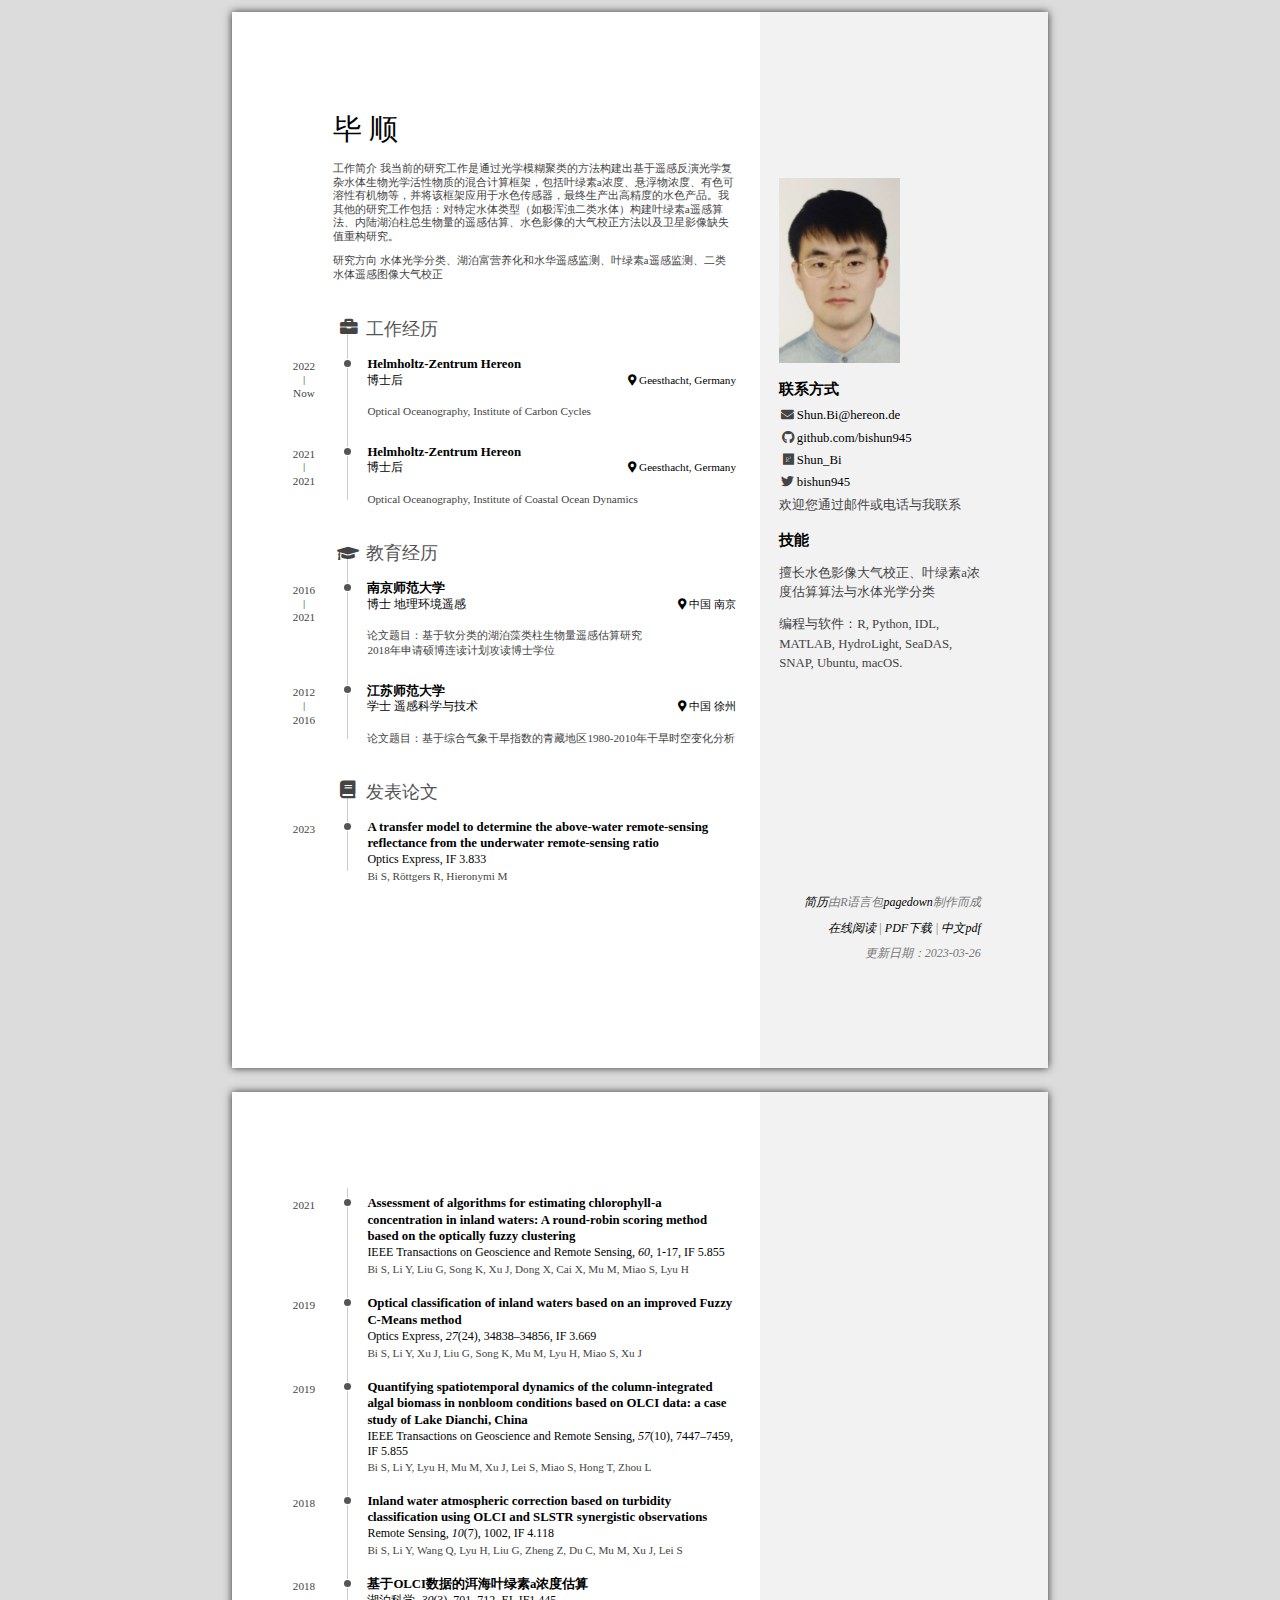
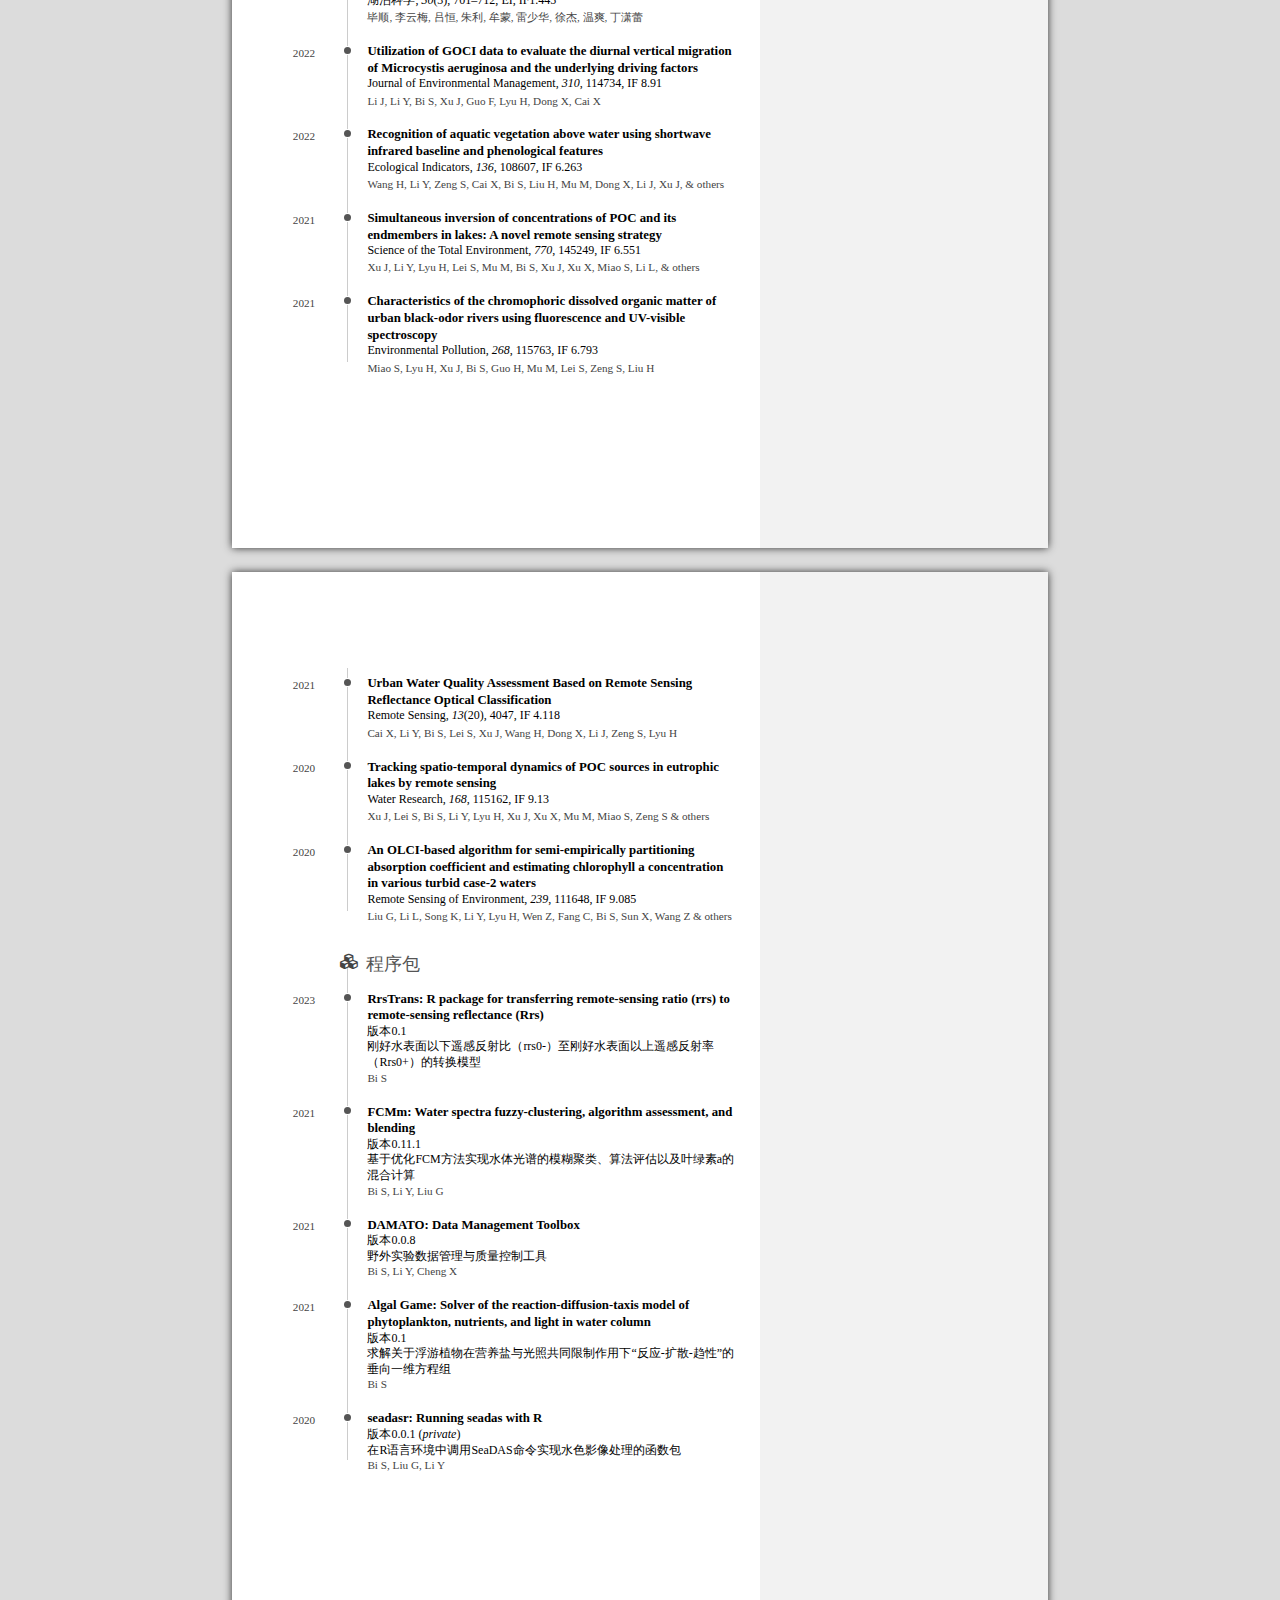
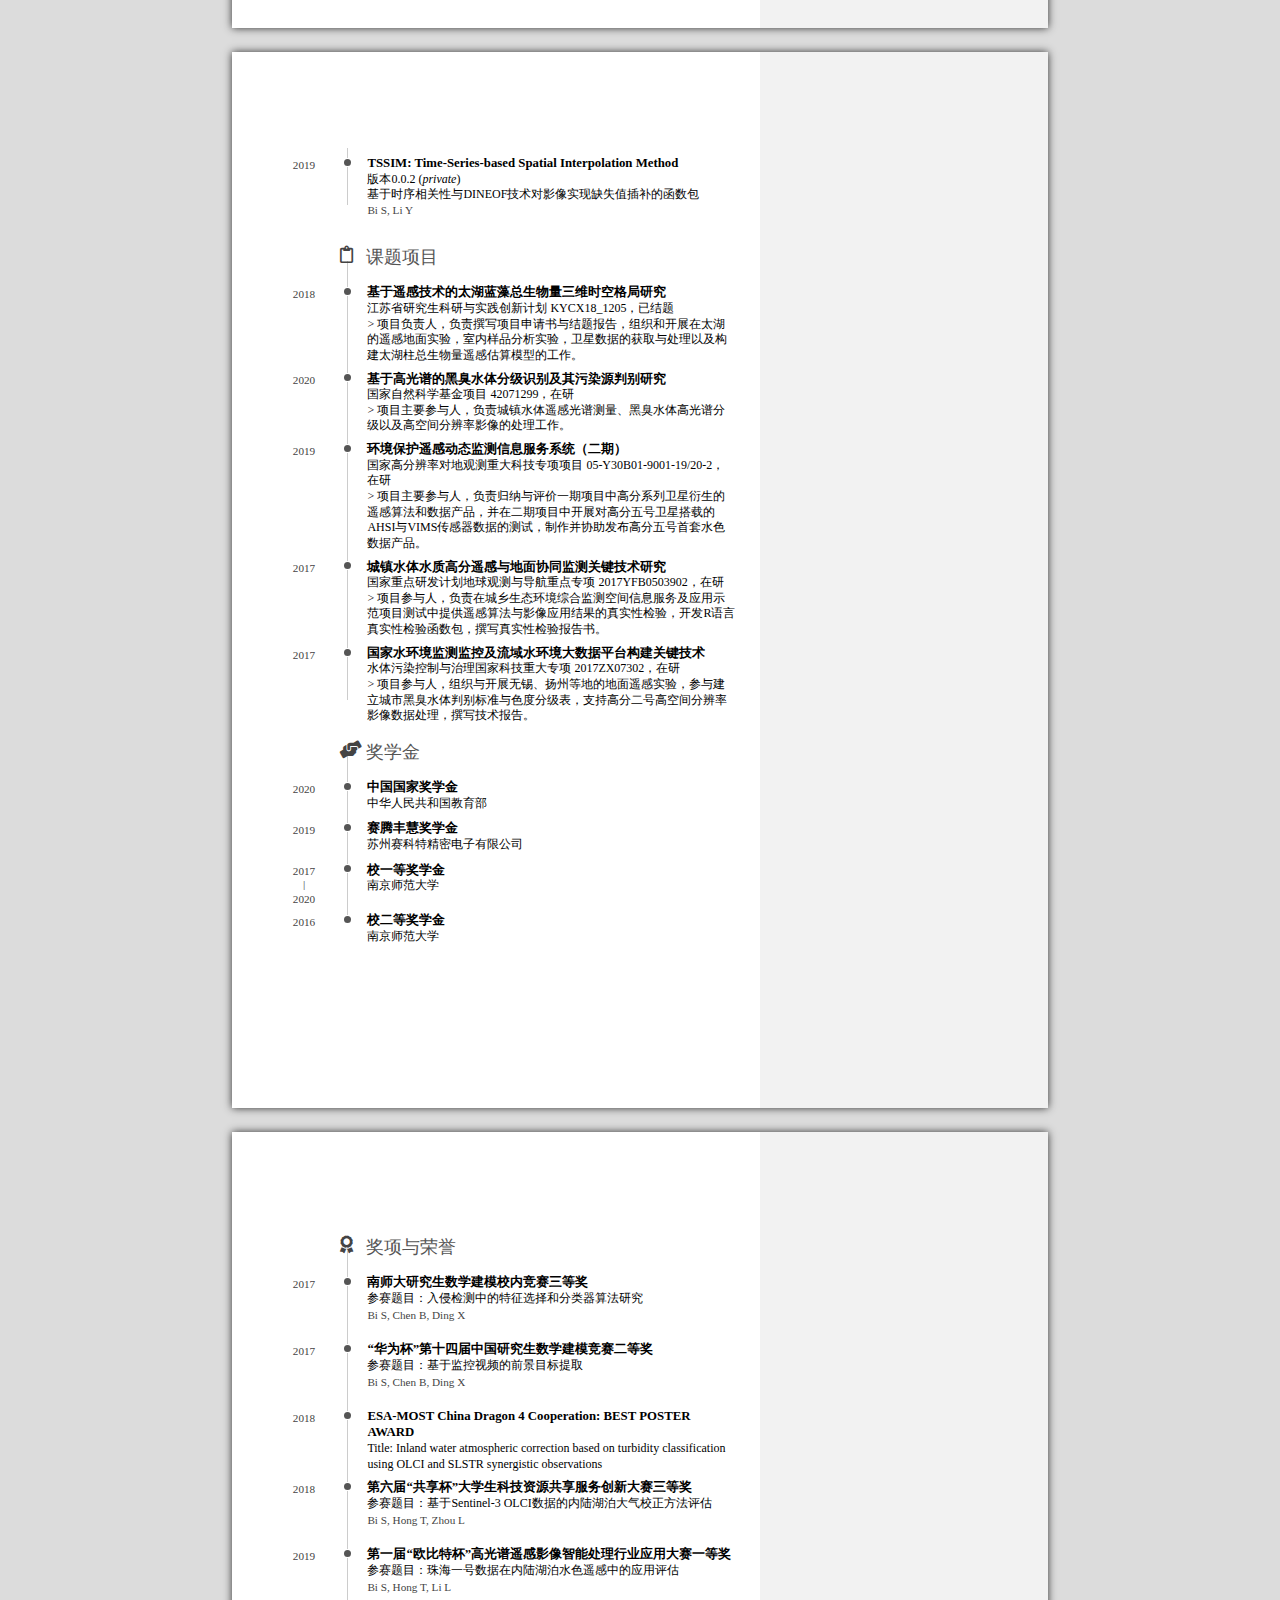
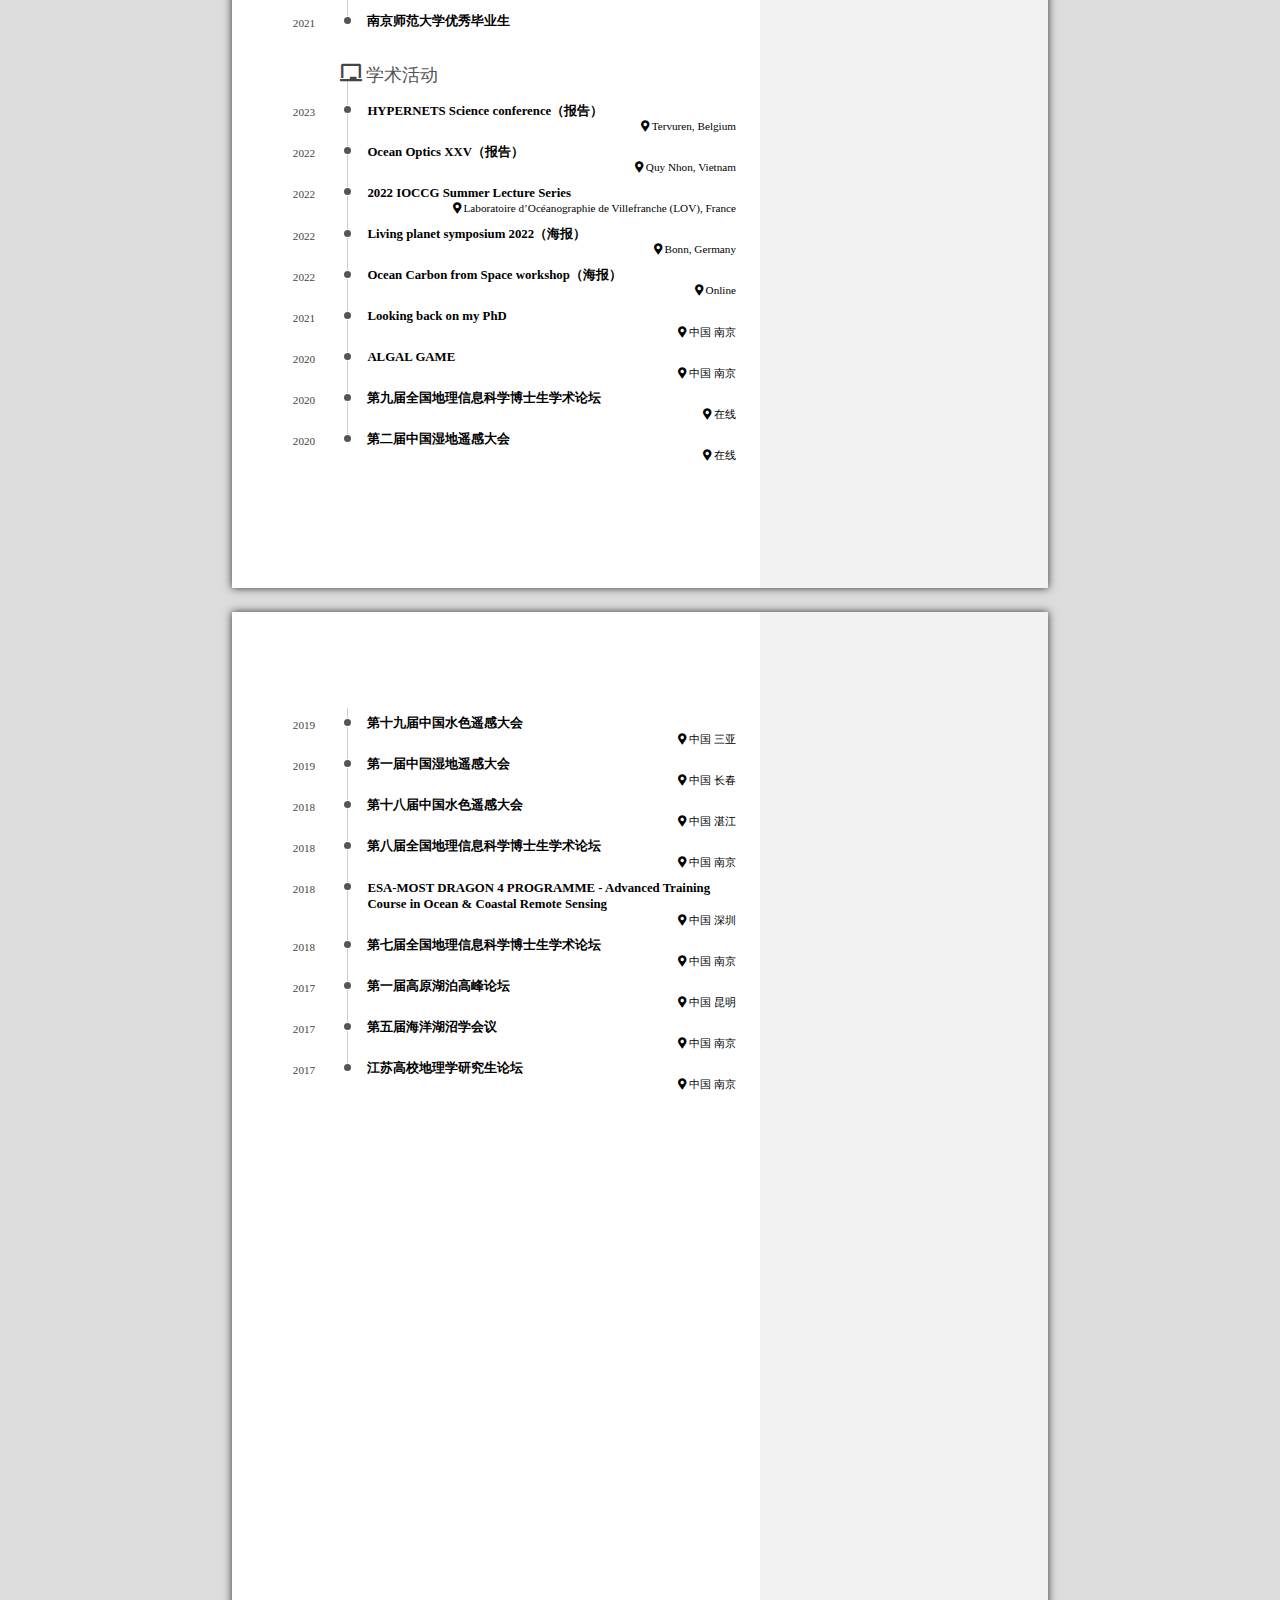
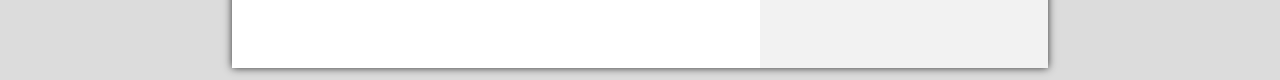
==== commit ea707c0a: "update 2023-03-26" ====
--- a/cv_cn.html
+++ b/cv_cn.html
@@ -7,17 +7,17 @@
     <meta name="viewport" content="width=device-width, initial-scale=1">
 
     <meta name="author" content="Shun Bi" />
-    <meta name="date" content="2022-01-19" />
+    <meta name="date" content="2023-03-26" />
     <title>Shun Bi’s resume</title>
 
     
-        <script src="cv_cn_files/header-attrs-2.11/header-attrs.js"></script>
+        <script src="cv_cn_files/header-attrs-2.20/header-attrs.js"></script>
         <link href="cv_cn_files/font-awesome-5.1.0/css/all.css" rel="stylesheet" />
         <link href="cv_cn_files/font-awesome-5.1.0/css/v4-shims.css" rel="stylesheet" />
-        <link href="cv_cn_files/paged-0.15/css/resume.css" rel="stylesheet" />
-        <script src="cv_cn_files/paged-0.15/js/config.js"></script>
-        <script src="cv_cn_files/paged-0.15/js/paged.js"></script>
-        <script src="cv_cn_files/paged-0.15/js/hooks.js"></script>
+        <link href="cv_cn_files/paged-0.20/css/resume.css" rel="stylesheet" />
+        <script src="cv_cn_files/paged-0.20/js/config.js"></script>
+        <script src="cv_cn_files/paged-0.20/js/paged.js"></script>
+        <script src="cv_cn_files/paged-0.20/js/hooks.js"></script>
     
     
   </head>
@@ -46,8 +46,8 @@
 <!-- For more icons on https://fontawesome.com/ -->
 <ul>
 <li><i class="fa fa-envelope"></i> <a href="mailto:Shun.Bi@hereon.de" class="email">Shun.Bi@hereon.de</a>
-<!-- - <i class="fa fa-phone"></i> +86 156-5190-9539 --></li>
-<li><i class="fa fa-phone"></i> +49 152-5955-2657</li>
+<!-- - <i class="fa fa-phone"></i> +86 156-5190-9539 -->
+<!-- - <i class="fa fa-phone"></i> +49 152-5955-2657 --></li>
 <li><i class="fa fa-github"></i> <a href="https://github.com/bishun945">github.com/bishun945</a></li>
 <li><i class="fab fa-researchgate"></i> <a href="https://www.researchgate.net/profile/Shun_Bi">Shun_Bi</a></li>
 <li><i class="fa fa-twitter"></i> <a href="https://twitter.com/bishun945">bishun945</a></li>
@@ -59,7 +59,7 @@
 <!-- -------------------------------------------------------------------------------- -->
 <ul>
 <li><p>擅长水色影像大气校正、叶绿素a浓度估算算法与水体光学分类</p></li>
-<li><p>编程与软件：R, Python, IDL, MATLAB, SeaDAS, SNAP, Ubuntu, macOS.</p></li>
+<li><p>编程与软件：R, Python, IDL, MATLAB, HydroLight, SeaDAS, SNAP, Ubuntu, macOS.</p></li>
 </ul>
 <!-- ### 语言  -->
 <!-- Mandarin (native), English (written and oral) -->
@@ -68,7 +68,7 @@
 <h2>Disclaimer</h2>
 <p><a href="https://github.com/bishun945/CV"><strong>简历</strong></a>由R语言包<a href="https://github.com/rstudio/pagedown"><strong>pagedown</strong></a>制作而成</p>
 <p><a href="https://bishun945.github.io/CV/">在线阅读</a> | <a href="https://raw.githubusercontent.com/bishun945/CV/main/index.pdf">PDF下载</a> | <a href="https://raw.githubusercontent.com/bishun945/CV/main/%E6%AF%95%E9%A1%BA%20%E7%AE%80%E5%8E%86%20%E4%B8%AD%E6%96%87.pdf">中文pdf</a></p>
-<p>更新日期：2022-01-19</p>
+<p>更新日期：2023-03-26</p>
 </div>
 </div>
 <div id="main" class="section level1">
@@ -115,6 +115,13 @@
 </div>
 <div id="发表论文" class="section level2" data-icon="book">
 <h2>发表论文</h2>
+<div id="a-transfer-model-to-determine-the-above-water-remote-sensing-reflectance-from-the-underwater-remote-sensing-ratio" class="section level3">
+<h3><a href="https://doi.org/10.1364/OE.482395">A transfer model to determine the above-water remote-sensing reflectance from the underwater remote-sensing ratio</a></h3>
+<p>Optics Express, <strong>IF 3.833</strong></p>
+<p>N/A</p>
+<p>2023</p>
+<p><strong>Bi S</strong>, Röttgers R, Hieronymi M</p>
+</div>
 <div id="assessment-of-algorithms-for-estimating-chlorophyll-a-concentration-in-inland-waters-a-round-robin-scoring-method-based-on-the-optically-fuzzy-clustering" class="section level3">
 <h3><a href="https://doi.org/10.1109/TGRS.2021.3058556">Assessment of algorithms for estimating chlorophyll-a concentration in inland waters: A round-robin scoring method based on the optically fuzzy clustering</a></h3>
 <p>IEEE Transactions on Geoscience and Remote Sensing, <em>60</em>, 1-17, <strong>IF 5.855</strong></p>
@@ -151,6 +158,41 @@
 <p><strong>毕顺</strong>, 李云梅, 吕恒, 朱利, 牟蒙, 雷少华, 徐杰, 温爽, 丁潇蕾</p>
 <!-- others -->
 </div>
+<div id="utilization-of-goci-data-to-evaluate-the-diurnal-vertical-migration-of-microcystis-aeruginosa-and-the-underlying-driving-factors" class="section level3">
+<h3><a href="http://dx.doi.org/10.1016/j.jenvman.2022.114734">Utilization of GOCI data to evaluate the diurnal vertical migration of Microcystis aeruginosa and the underlying driving factors</a></h3>
+<p>Journal of Environmental Management, <em>310</em>, 114734, <strong>IF 8.91</strong></p>
+<p>N/A</p>
+<p>2022</p>
+<p>Li J, Li Y, <strong>Bi S</strong>, Xu J, Guo F, Lyu H, Dong X, Cai X</p>
+</div>
+<div id="recognition-of-aquatic-vegetation-above-water-using-shortwave-infrared-baseline-and-phenological-features" class="section level3">
+<h3><a href="">Recognition of aquatic vegetation above water using shortwave infrared baseline and phenological features</a></h3>
+<p>Ecological Indicators, <em>136</em>, 108607, <strong>IF 6.263</strong></p>
+<p>N/A</p>
+<p>2022</p>
+<p>Wang H, Li Y, Zeng S, Cai X, <strong>Bi S</strong>, Liu H, Mu M, Dong X, Li J, Xu J, &amp; others</p>
+</div>
+<div id="simultaneous-inversion-of-concentrations-of-poc-and-its-endmembers-in-lakes-a-novel-remote-sensing-strategy" class="section level3">
+<h3><a href="https://doi.org/10.1016/j.scitotenv.2021.145249">Simultaneous inversion of concentrations of POC and its endmembers in lakes: A novel remote sensing strategy</a></h3>
+<p>Science of the Total Environment, <em>770</em>, 145249, <strong>IF 6.551</strong></p>
+<p>N/A</p>
+<p>2021</p>
+<p>Xu J, Li Y, Lyu H, Lei S, Mu M, <strong>Bi S</strong>, Xu J, Xu X, Miao S, Li L, &amp; others</p>
+</div>
+<div id="characteristics-of-the-chromophoric-dissolved-organic-matter-of-urban-black-odor-rivers-using-fluorescence-and-uv-visible-spectroscopy" class="section level3">
+<h3><a href="https://doi.org/10.1016/j.envpol.2020.115763">Characteristics of the chromophoric dissolved organic matter of urban black-odor rivers using fluorescence and UV-visible spectroscopy</a></h3>
+<p>Environmental Pollution, <em>268</em>, 115763, <strong>IF 6.793</strong></p>
+<p>N/A</p>
+<p>2021</p>
+<p>Miao S, Lyu H, Xu J, <strong>Bi S</strong>, Guo H, Mu M, Lei S, Zeng S, Liu H</p>
+</div>
+<div id="urban-water-quality-assessment-based-on-remote-sensing-reflectance-optical-classification" class="section level3">
+<h3><a href="http://dx.doi.org/10.3390/rs13204047">Urban Water Quality Assessment Based on Remote Sensing Reflectance Optical Classification</a></h3>
+<p>Remote Sensing, <em>13</em>(20), 4047, <strong>IF 4.118</strong></p>
+<p>N/A</p>
+<p>2021</p>
+<p>Cai X, Li Y, <strong>Bi S</strong>, Lei S, Xu J, Wang H, Dong X, Li J, Zeng S, Lyu H</p>
+</div>
 <div id="tracking-spatio-temporal-dynamics-of-poc-sources-in-eutrophic-lakes-by-remote-sensing" class="section level3">
 <h3><a href="https://doi.org/10.1016/j.watres.2019.115162">Tracking spatio-temporal dynamics of POC sources in eutrophic lakes by remote sensing</a></h3>
 <p>Water Research, <em>168</em>, 115162, <strong>IF 9.13</strong></p>
@@ -165,30 +207,17 @@
 <p>2020</p>
 <p>Liu G, Li L, Song K, Li Y, Lyu H, Wen Z, Fang C, <strong>Bi S</strong>, Sun X, Wang Z &amp; others</p>
 </div>
-<div id="simultaneous-inversion-of-concentrations-of-poc-and-its-endmembers-in-lakes-a-novel-remote-sensing-strategy" class="section level3">
-<h3><a href="https://doi.org/10.1016/j.scitotenv.2021.145249">Simultaneous inversion of concentrations of POC and its endmembers in lakes: A novel remote sensing strategy</a></h3>
-<p>Science of the Total Environment, <em>770</em>, 145249, <strong>IF 6.551</strong></p>
-<p>N/A</p>
-<p>2021</p>
-<p>Xu J, Li Y, Lyu H, Lei S, Mu M, <strong>Bi S</strong>, Xu J, Xu X, Miao S, Li L, &amp; others</p>
-</div>
-<div id="characteristics-of-the-chromophoric-dissolved-organic-matter-of-urban-black-odor-rivers-using-fluorescence-and-uv-visible-spectroscopy" class="section level3">
-<h3><a href="https://doi.org/10.1016/j.envpol.2020.115763">Characteristics of the chromophoric dissolved organic matter of urban black-odor rivers using fluorescence and UV-visible spectroscopy</a></h3>
-<p>Environmental Pollution, <em>268</em>, 115763, <strong>IF 6.793</strong></p>
-<p>N/A</p>
-<p>2021</p>
-<p>Miao S, Lyu H, Xu J, <strong>Bi S</strong>, Guo H, Mu M, Lei S, Zeng S, Liu H</p>
-</div>
-<div id="urban-water-quality-assessment-based-on-remote-sensing-reflectance-optical-classification" class="section level3">
-<h3><a href="http://dx.doi.org/10.3390/rs13204047">Urban Water Quality Assessment Based on Remote Sensing Reflectance Optical Classification</a></h3>
-<p>Remote Sensing, <em>13</em>(20), 4047, <strong>IF 4.118</strong></p>
-<p>N/A</p>
-<p>2021</p>
-<p>Cai X, Li Y, <strong>Bi S</strong>, Lei S, Xu J, Wang H, Dong X, Li J, Zeng S, Lyu H</p>
-</div>
 </div>
 <div id="程序包" class="section level2" data-icon="cubes">
 <h2>程序包</h2>
+<div id="rrstrans-r-package-for-transferring-remote-sensing-ratio-rrs-to-remote-sensing-reflectance-rrs" class="section level3">
+<h3><a href="https://github.com/bishun945/RrsTrans">RrsTrans: R package for transferring remote-sensing ratio (rrs) to remote-sensing reflectance (Rrs)</a></h3>
+<p>版本0.1<br>
+刚好水表面以下遥感反射比（rrs0-）至刚好水表面以上遥感反射率（Rrs0+）的转换模型</p>
+<p>N/A</p>
+<p>2023</p>
+<p><strong>Bi S</strong></p>
+</div>
 <div id="fcmm-water-spectra-fuzzy-clustering-algorithm-assessment-and-blending" class="section level3">
 <h3><a href="https://github.com/bishun945/FCMm">FCMm: Water spectra fuzzy-clustering, algorithm assessment, and blending</a></h3>
 <p>版本0.11.1<br>
@@ -340,6 +369,36 @@
 </div>
 <div id="学术活动" class="section level2" data-icon="chalkboard">
 <h2>学术活动</h2>
+<div id="hypernets-science-conference报告" class="section level3">
+<h3><a href="https://www.hypernets.eu/from_cms/news">HYPERNETS Science conference（报告）</a></h3>
+<p>N/A</p>
+<p>Tervuren, Belgium</p>
+<p>2023</p>
+</div>
+<div id="ocean-optics-xxv报告" class="section level3">
+<h3><a href="https://2022.oceanopticsconference.org/abstract-bi/">Ocean Optics XXV（报告）</a></h3>
+<p>N/A</p>
+<p>Quy Nhon, Vietnam</p>
+<p>2022</p>
+</div>
+<div id="ioccg-summer-lecture-series" class="section level3">
+<h3><a href="https://ioccg.org/what-we-do/training-and-education/ioccg-sls-2022/">2022 IOCCG Summer Lecture Series</a></h3>
+<p>N/A</p>
+<p>Laboratoire d’Océanographie de Villefranche (LOV), France</p>
+<p>2022</p>
+</div>
+<div id="living-planet-symposium-2022海报" class="section level3">
+<h3><a href="file:///Users/Bi/Zotero/storage/HH6VRZAV/lps22.eu.html">Living planet symposium 2022（海报）</a></h3>
+<p>N/A</p>
+<p>Bonn, Germany</p>
+<p>2022</p>
+</div>
+<div id="ocean-carbon-from-space-workshop海报" class="section level3">
+<h3><a href="https://oceancarbonfromspace2022.esa.int/">Ocean Carbon from Space workshop（海报）</a></h3>
+<p>N/A</p>
+<p>Online</p>
+<p>2022</p>
+</div>
 <div id="looking-back-on-my-phd" class="section level3">
 <h3><a href="https://bishun945.github.io/Looking-back-on-my-PhD/">Looking back on my PhD</a></h3>
 <p>N/A</p>
--- a/cv_cn_files/paged-0.20/css/resume.css
+++ b/cv_cn_files/paged-0.20/css/resume.css
@@ -0,0 +1,434 @@
+@page{
+  size: letter portrait;
+  margin: 1in 0.5in 1in 0.25in;
+}
+
+*{
+  box-sizing: border-box;
+}
+
+:root{
+  --page-width: 8.5in;
+  --margin-right: 0.5in;
+  --margin-left: 0.25in;
+  --content-width: calc(var(--page-width) - var(--margin-right) - var(--margin-left));
+  --root-font-size: 12pt;
+  --sidebar-width: 15rem;
+  --sidebar-background-color: #f2f2f2;
+  --main-width: calc(var(--content-width) - var(--sidebar-width));
+  --decorator-horizontal-margin: 0.2in;
+
+  --sidebar-horizontal-padding: 0.2in;
+
+  /* XXX: using px for very good precision control */
+  --decorator-outer-offset-top: 10px;
+  --decorator-outer-offset-left: -5.5px;
+  --decorator-border-width: 1px;
+  --decorator-outer-dim: 9px;
+  --decorator-border: 1px solid #ccc;
+
+  --row-blocks-padding-top: 0.5rem;
+  --date-block-width: 0.7in;
+
+  --main-blocks-title-icon-offset-left: calc(-17pt - 0.25 * var(--root-font-size));
+
+  --viewer-background-color: #dcdcdc;
+  --viewer-pages-spacing: 12px;
+  --viewer-shadow-color: #313131;
+}
+
+.pagedjs_page {
+  --content-area-height: calc(var(--pagedjs-height) - var(--pagedjs-margin-top) - var(--pagedjs-margin-bottom));
+  --sidebar-background-width: calc(var(--pagedjs-margin-right) + var(--sidebar-width));
+}
+
+@page{
+  background: linear-gradient(to left, var(--sidebar-background-color), var(--sidebar-background-color) var(--sidebar-background-width), white var(--sidebar-background-width));
+}
+
+html {
+  font-size: var(--root-font-size);
+}
+
+body{
+  width: var(--content-width);
+  font-family: "Open Sans", sans-serif;
+  font-weight: 300;
+  line-height: 1.3;
+  color: #444;
+  hyphens: auto;
+}
+
+h1, h2, h3{
+  margin: 0;
+  color: #000;
+}
+
+#main > h1, #aside > h1, #disclaimer > h2 {
+  display: none;
+}
+
+li{
+  list-style-type: none;
+}
+
+a{
+  text-decoration: none;
+}
+
+img{
+  max-width: 100%;
+}
+
+#main{
+  width: var(--main-width);
+  padding: 0 0.25in 0 0.25in;
+  font-size: 0.7rem;
+  float: left;
+}
+
+#aside{
+  position: relative; /* for disclaimer */
+  height: var(--content-area-height);
+}
+
+.aside{
+  width: var(--sidebar-width);
+  padding: 0.6in var(--sidebar-horizontal-padding);
+  font-size: 0.8rem;
+  float: right;
+  position: absolute;
+  right: 0;
+}
+
+/* main */
+
+/** big title **/
+h1, h2{
+  text-transform: uppercase;
+}
+
+#title{
+  position: relative;
+  left: 0.55in;
+  margin: auto 0.55in 0.3in auto;
+  line-height: 1.2;
+}
+
+#title h1{
+  font-weight: 300;
+  font-size: 1.8rem;
+  line-height: 1.5;
+}
+
+#title h3{
+  font-size: 0.8rem;
+}
+
+
+/*** categorial blocks ***/
+
+.main-block{
+  margin-top: 0.1in;
+}
+
+#main h2{
+  position: relative;
+  top: var(--row-blocks-padding-top);
+  /* XXX: 0.5px for aligning fx printing */
+  left: calc((var(--date-block-width) + var(--decorator-horizontal-margin)));
+  font-weight: 400;
+  font-size: 1.1rem;
+  color: #555;
+}
+
+#main h2 > i{
+  /* use absolute position to prevent icon's width from misaligning title */
+  /* assigning a fixed width here is no better due to needing to align decorator
+     line too */
+  position: absolute;
+  left: var(--main-blocks-title-icon-offset-left);
+  z-index: 1; /* over decorator line */
+  color: #444;
+}
+
+#main h2::after{ /* extends the decorator line */
+  height: calc(var(--row-blocks-padding-top) * 2);
+  position: relative;
+  top: calc(-1 * var(--row-blocks-padding-top));
+  /* XXX: 0.5px for aligning fx printing */
+  left: calc(-1 * var(--decorator-horizontal-margin));
+  display: block;
+  border-left: var(--decorator-border);
+  z-index: 0;
+  line-height: 0;
+  font-size: 0;
+  content: ' ';
+}
+
+/**** minor tweaks on the icon fonts ****/
+#main h2 > .fa-graduation-cap{
+  left: calc(var(--main-blocks-title-icon-offset-left) - 2pt);
+  top: 2pt;
+}
+
+#main h2 > .fa-suitcase{
+  top: 1pt;
+}
+
+#main h2 > .fa-folder-open{
+  top: 1.5pt;
+}
+
+/**** individual row blocks (date - decorator - details) ****/
+
+.blocks{
+  display: flex;
+  flex-flow: row nowrap;
+}
+
+.blocks > div{
+  padding-top: var(--row-blocks-padding-top);
+}
+
+.date{
+  flex: 0 0 var(--date-block-width);
+  padding-top: calc(var(--row-blocks-padding-top) + 0.25rem) !important;
+  padding-right: var(--decorator-horizontal-margin);
+  font-size: 0.7rem;
+  text-align: right;
+  line-height: 1;
+  max-width: var(--date-block-width);
+}
+
+.date span{
+  display: block;
+  text-align: center;
+}
+
+.date span:nth-child(2)::before{
+  position: relative;
+  top: 0.1rem;
+  right: 0;
+  display: block;
+  height: 1rem;
+  content: '|';
+}
+
+.decorator{
+  flex: 0 0 0;
+  position: relative;
+  width: 2pt;
+  min-height: 100%;
+  border-left: var(--decorator-border);
+}
+
+/*
+ * XXX: Use two filled circles to achieve the circle-with-white-border effect.
+ * The normal technique of only using one pseudo element and
+ * border: 1px solid white; style makes firefox erroneously either:
+ * 1) overflows the grayshade background (if no background-clip is set), or
+ * 2) shows decorator line which should've been masked by the white border
+ *
+ */
+
+.decorator::before{
+  position: absolute;
+  top: var(--decorator-outer-offset-top);
+  left: var(--decorator-outer-offset-left);
+  content: ' ';
+  display: block;
+  width: var(--decorator-outer-dim);
+  height: var(--decorator-outer-dim);
+  border-radius: calc(var(--decorator-outer-dim) / 2);
+  background-color: #fff;
+}
+
+.decorator::after{
+  position: absolute;
+  top: calc(var(--decorator-outer-offset-top) + var(--decorator-border-width));
+  left: calc(var(--decorator-outer-offset-left) + var(--decorator-border-width));
+  content: ' ';
+  display: block;
+  width: calc(var(--decorator-outer-dim) - (var(--decorator-border-width) * 2));
+  height: calc(var(--decorator-outer-dim) - (var(--decorator-border-width) * 2));
+  border-radius: calc((var(--decorator-outer-dim) - (var(--decorator-border-width) * 2)) / 2);
+  background-color: #555;
+}
+
+.blocks:last-child .decorator{ /* slightly shortens it */
+  margin-bottom: 0.25in;
+}
+
+/***** fine-tunes on the details block where the real juice is *****/
+
+.details{
+  flex: 1 0 0;
+  padding-left: var(--decorator-horizontal-margin);
+  padding-top: calc(var(--row-blocks-padding-top) - 0.05rem) !important; /* not sure why but this is needed for better alignment */
+}
+
+.details header{
+  color: #000;
+}
+
+.details h3{
+  font-size: 0.8rem;
+}
+
+.main-block:not(.concise) .details div{
+  margin: 0.18in 0 0.1in 0;
+}
+
+.main-block:not(.concise) .details div:empty {
+  margin: 0;
+}
+
+.main-block:not(.concise) .blocks:last-child .details div{
+  margin-bottom: 0;
+}
+
+.main-block.concise .details div:not(.concise){
+  /* use padding to work around the fact that margin doesn't affect floated
+     neighboring elements */
+  padding: 0.05in 0 0.07in 0;
+}
+
+.details .place{
+  float: left;
+  font-size: 0.75rem;
+}
+
+.details .location{
+  float: right;
+}
+
+.details div{
+  clear: both;
+}
+
+/***** fine-tunes on the lists... *****/
+
+#main ul{
+  padding-left: 0.07in;
+  margin: 0.08in 0;
+}
+
+#main li{
+  margin: 0 0 0.025in 0;
+}
+
+/****** customize list symbol style ******/
+#main li::before{
+  position: relative;
+  margin-left: -4.25pt;
+  content: '• ';
+}
+
+.aside li::before {
+  content: none;
+}
+
+.details .concise ul{
+  margin: 0 !important;
+  -webkit-columns: 2;
+  -moz-columns: 2;
+  columns: 2;
+}
+
+.details .concise li{
+  margin: 0 !important;
+}
+
+.details .concise li{
+  margin-left: 0 !important;
+}
+
+
+
+/* sidebar */
+
+.aside h2{
+  font-weight: 400;
+  font-size: 1.1rem;
+}
+
+.aside .level2{
+  margin-top: 0.5in;
+}
+
+#contact ul{
+  margin-top: 0.05in;
+  padding-left: 0;
+  font-weight: 400;
+  line-height: 1.75;
+}
+
+#contact li > i{
+  width: 0.9rem; /* for text alignment */
+  text-align: right;
+}
+
+#skills{
+  line-height: 1.5;
+}
+
+#skills ul{
+  margin: 0.05in 0 0.15in;
+  padding: 0;
+}
+
+#disclaimer{
+  position: absolute;
+  bottom: 0;
+  right: var(--sidebar-horizontal-padding);
+  font-size: 0.75rem;
+  font-style: italic;
+  line-height: 1.1;
+  text-align: right;
+  color: #777;
+}
+
+#disclaimer code{
+  color: #666;
+  font-family: "Source Code Pro";
+  font-weight: 400;
+  font-style: normal;
+}
+
+/* Page breaks */
+
+h2 {
+  break-after: avoid;
+}
+
+.blocks {
+  break-inside: avoid;
+}
+
+/* Paged.js viewer */
+
+@media screen {
+  body {
+    background-color: var(--viewer-background-color);
+    margin: 0; /* for mobile */
+    width: calc(var(--pagedjs-width) + 2 * var(--viewer-pages-spacing)); /* for mobile */
+  }
+   .pagedjs_pages {
+    max-width: var(--pagedjs-width);
+    margin: 0 auto;
+    display: flex;
+    flex-direction: column;
+  }
+   .pagedjs_page {
+    box-shadow: 0 0 calc(0.66667 * var(--viewer-pages-spacing)) var(--viewer-shadow-color);
+    margin: var(--viewer-pages-spacing) 0;
+  }
+}
+ @media screen and (min-width: 8.5in) {
+  /* not a mobile */
+  body {
+    margin: auto;
+    width: unset;
+  }
+}
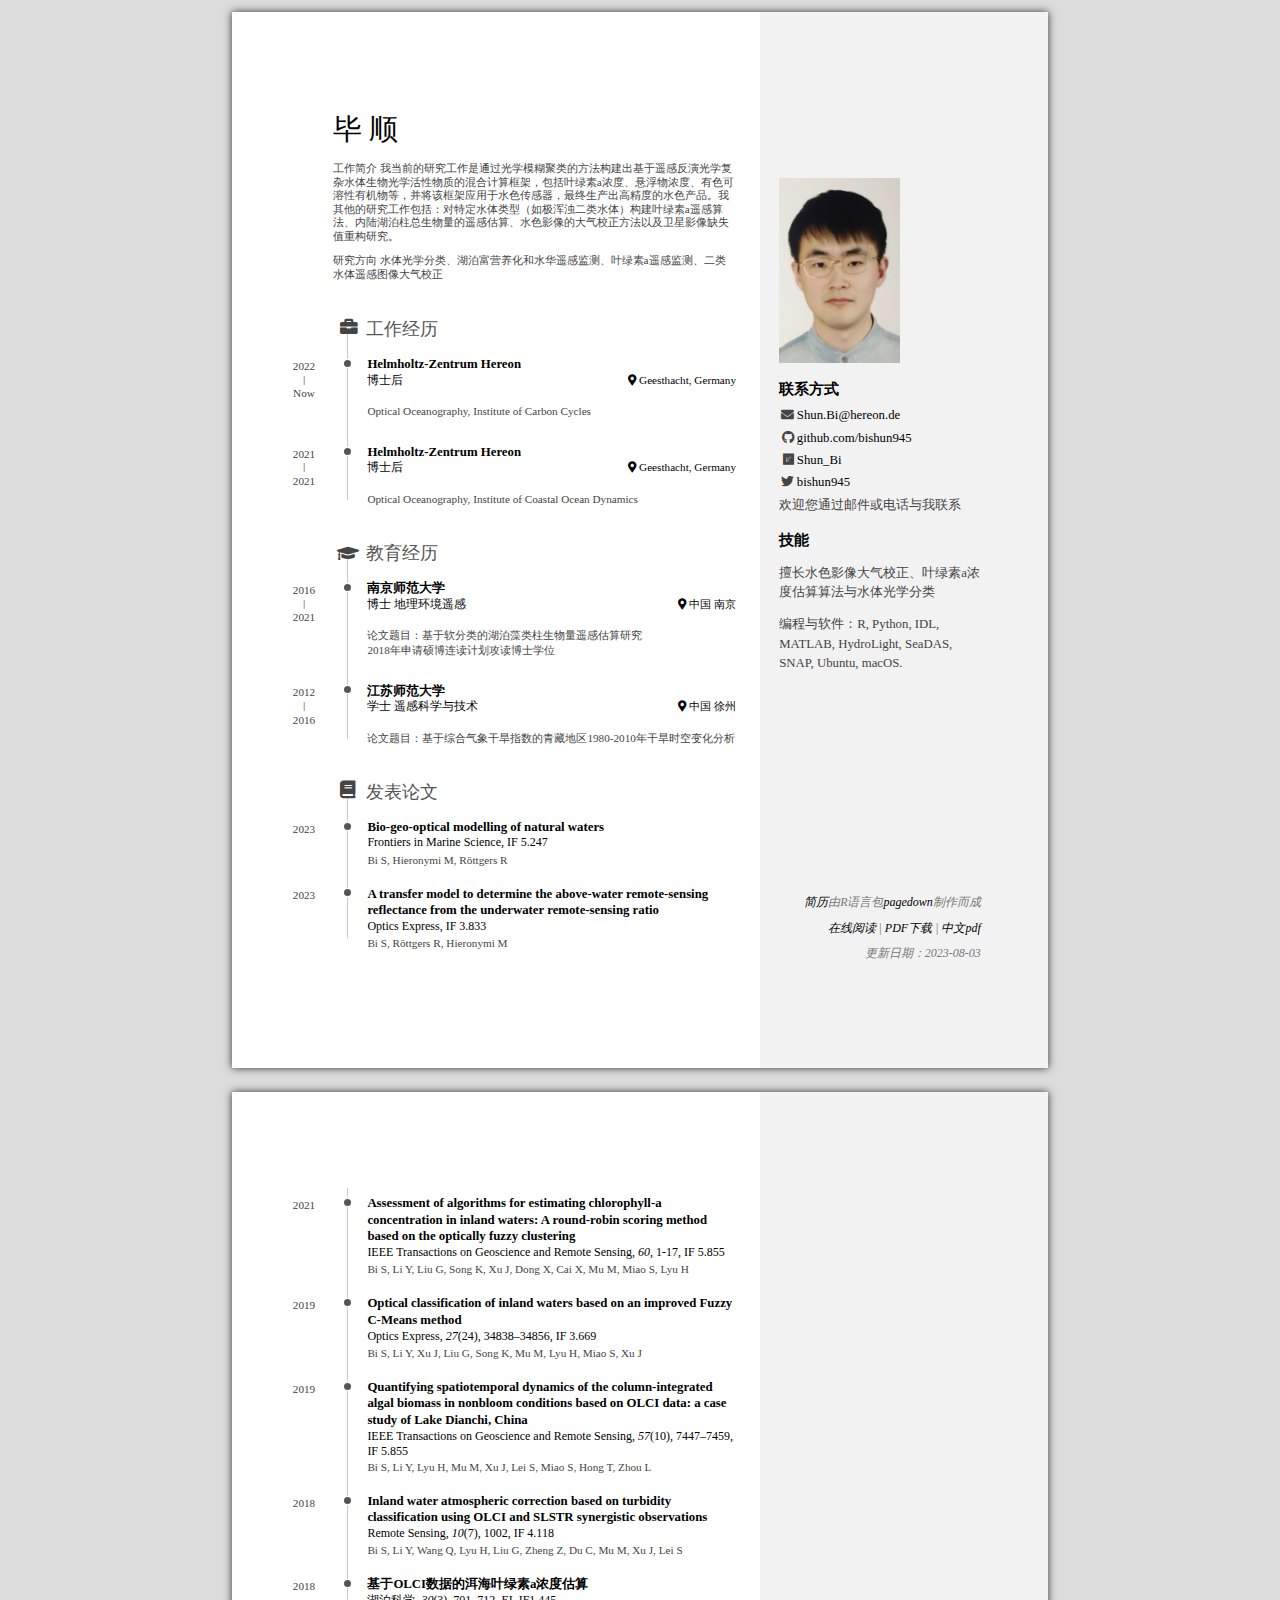
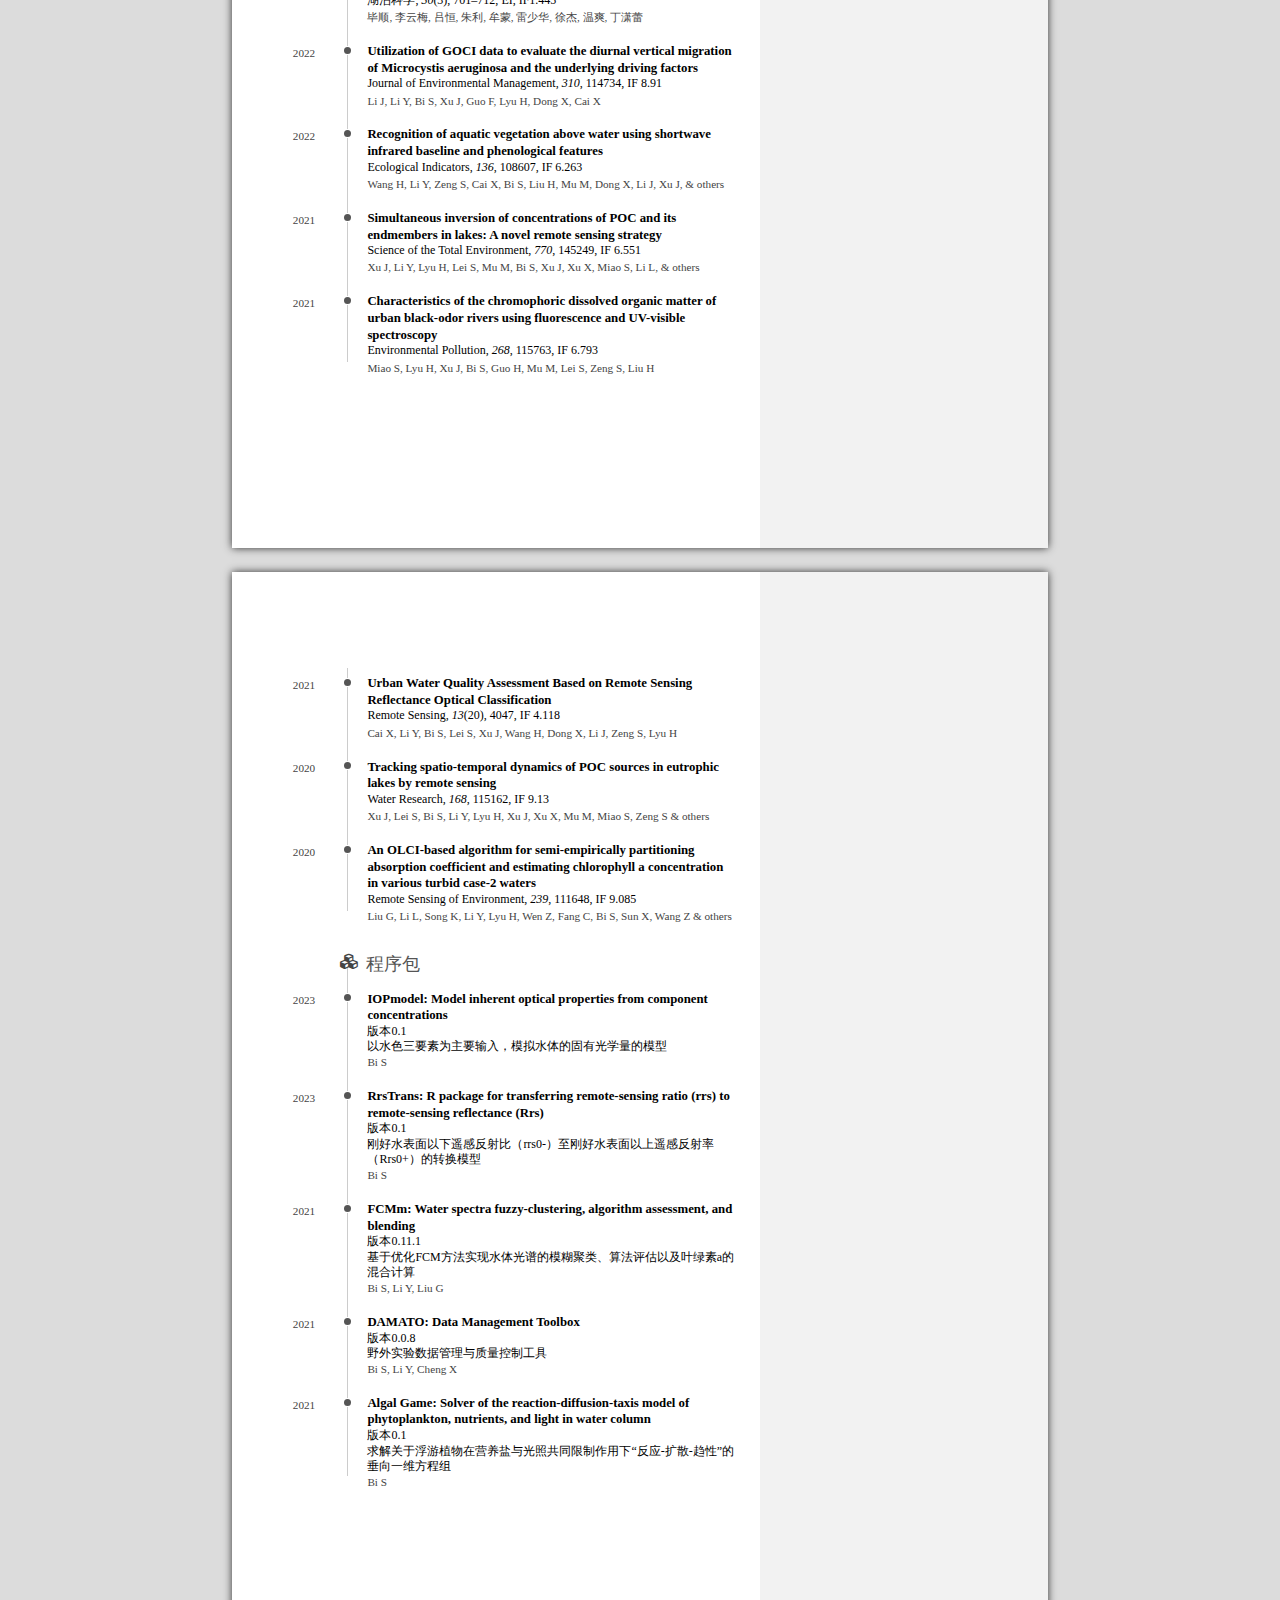
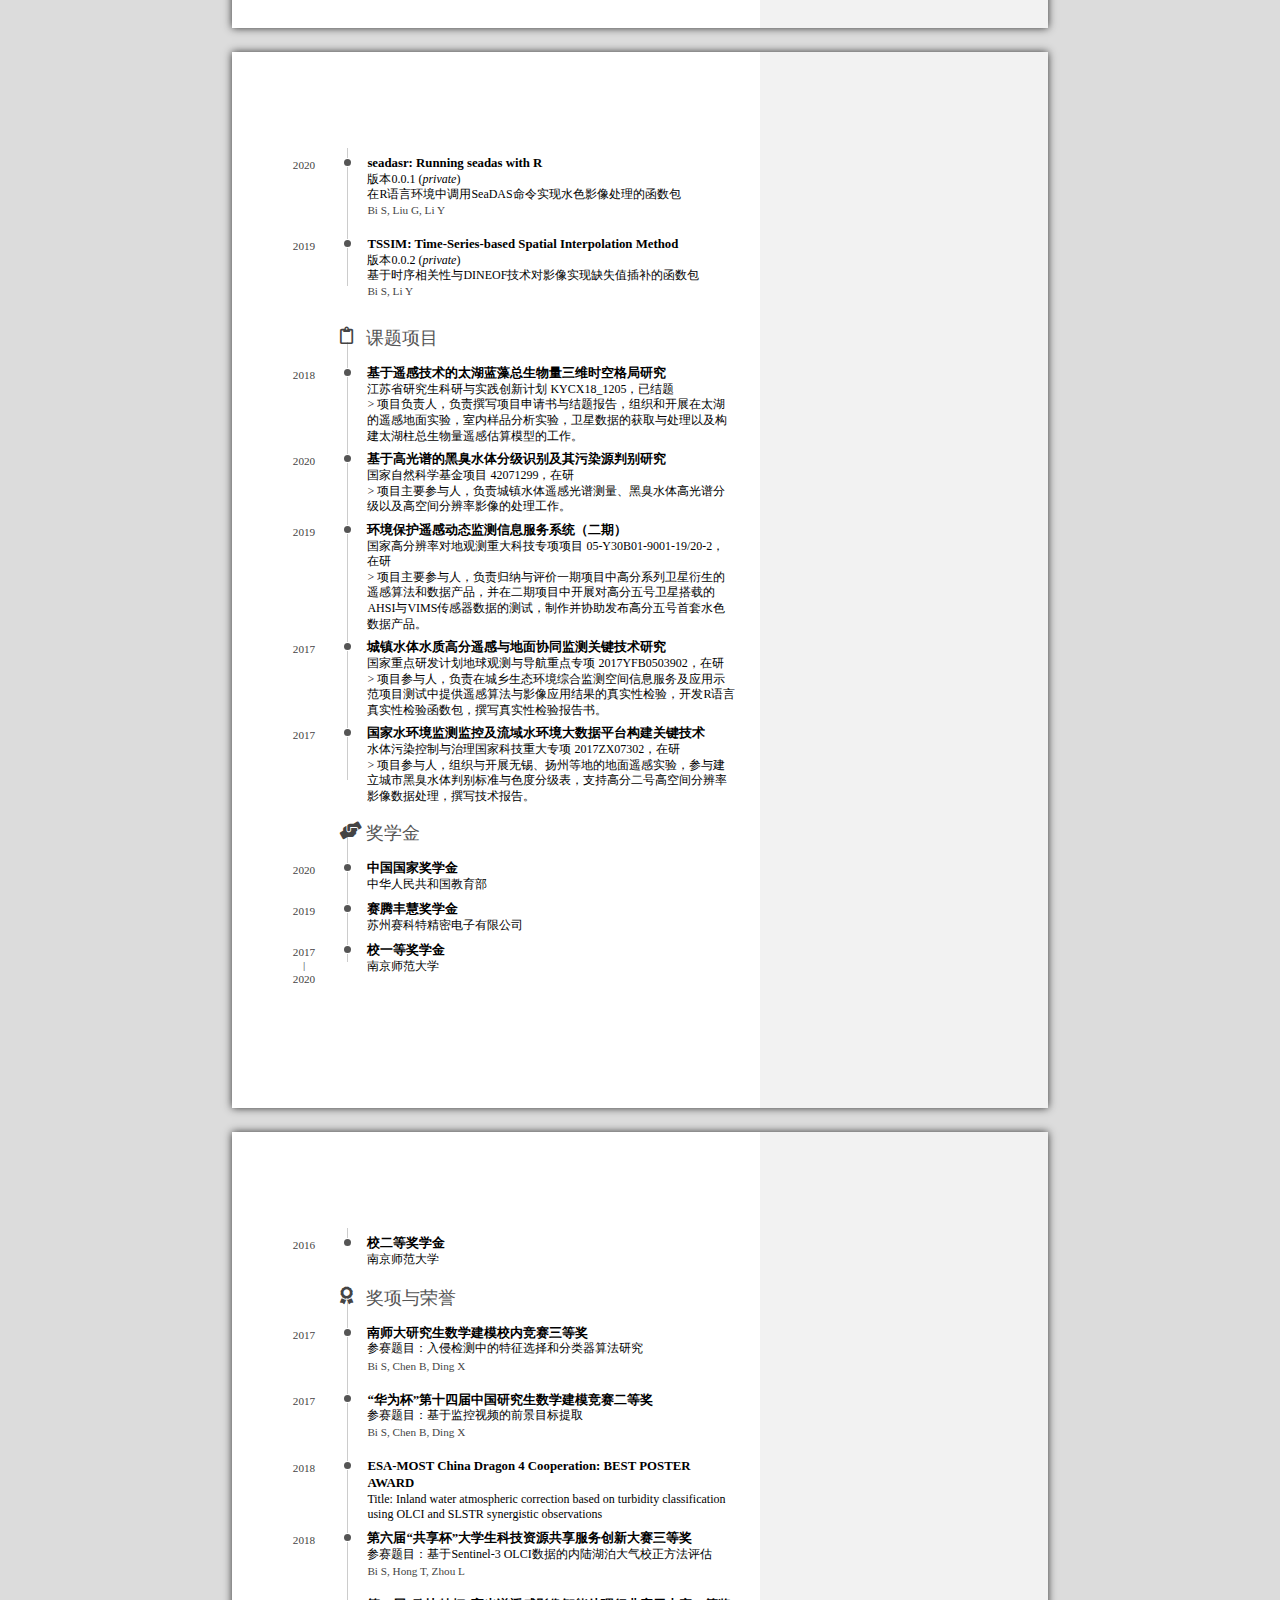
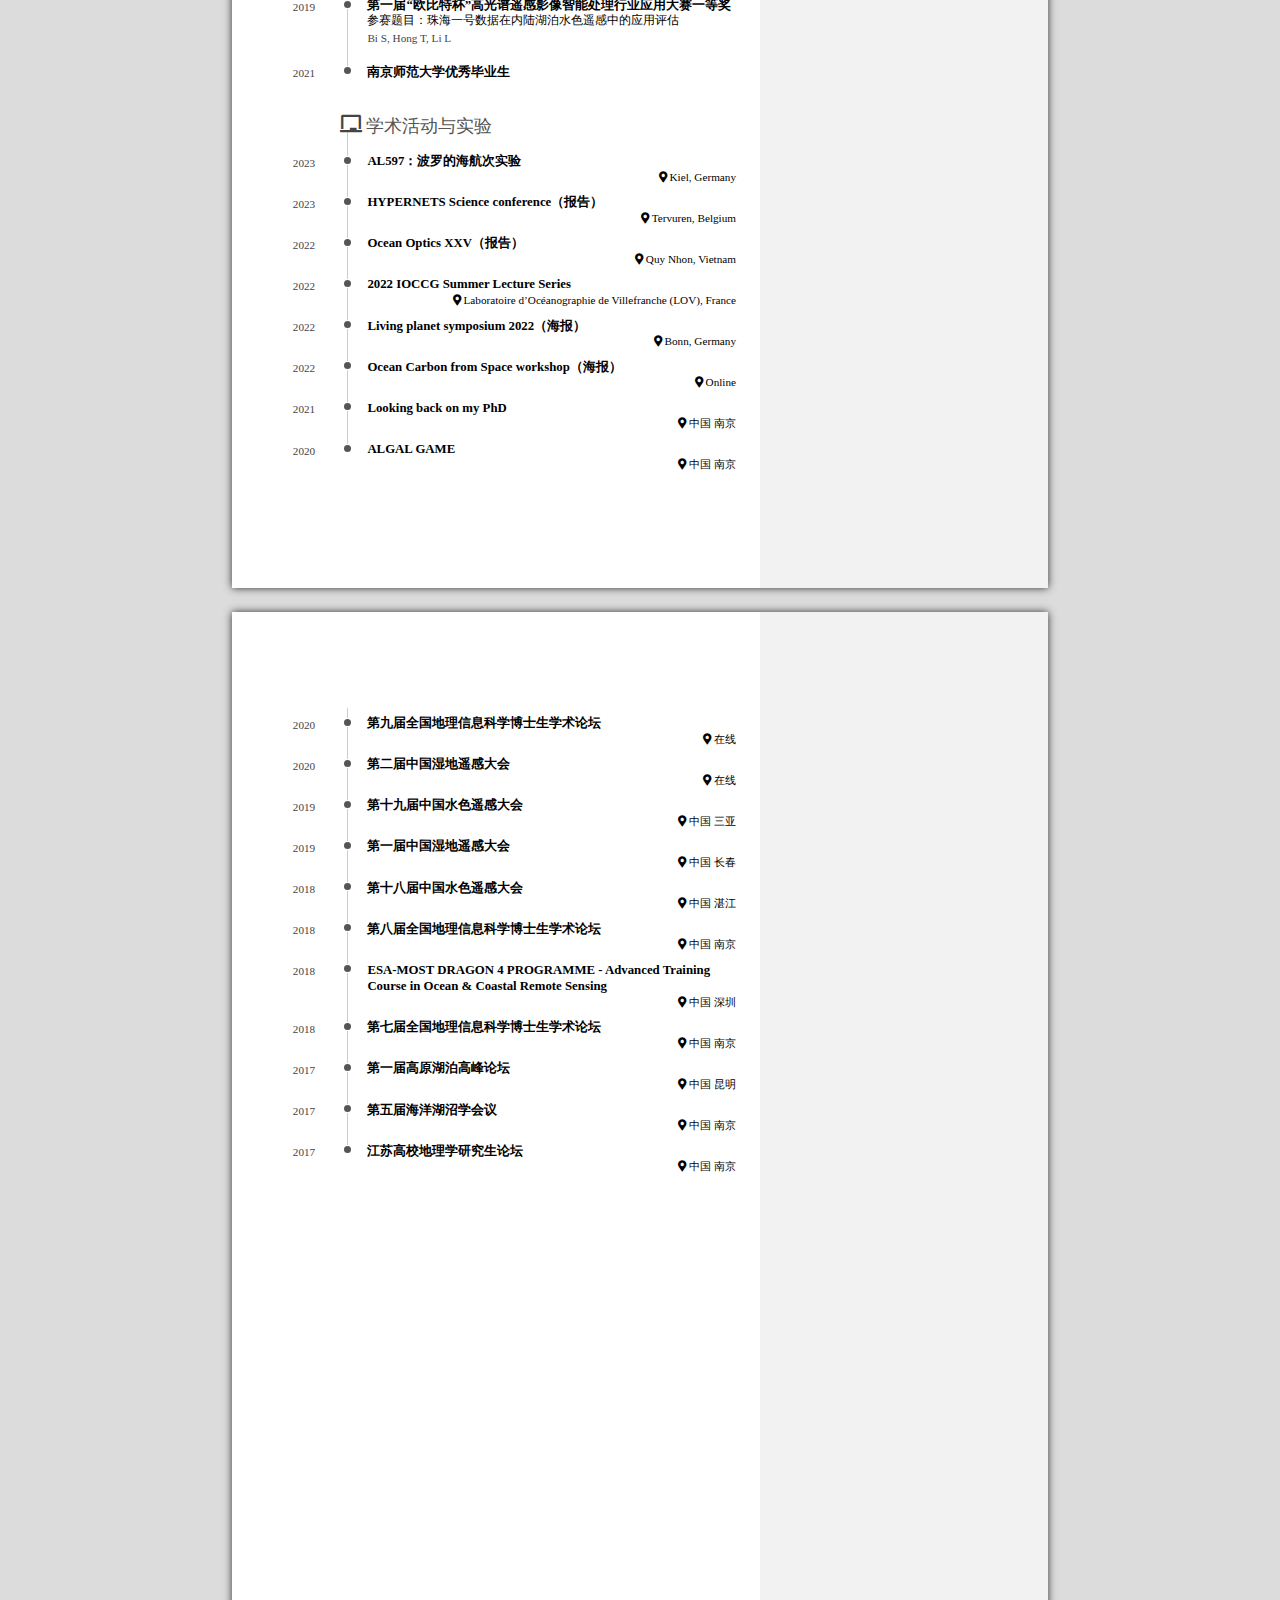
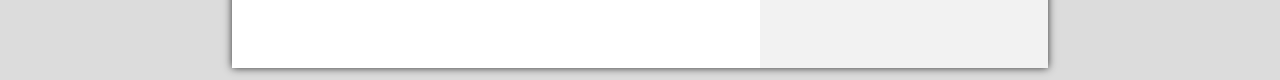
==== commit ad7d8639: "update new publication" ====
--- a/cv_cn.html
+++ b/cv_cn.html
@@ -7,7 +7,7 @@
     <meta name="viewport" content="width=device-width, initial-scale=1">
 
     <meta name="author" content="Shun Bi" />
-    <meta name="date" content="2023-03-26" />
+    <meta name="date" content="2023-08-03" />
     <title>Shun Bi’s resume</title>
 
     
@@ -68,7 +68,7 @@
 <h2>Disclaimer</h2>
 <p><a href="https://github.com/bishun945/CV"><strong>简历</strong></a>由R语言包<a href="https://github.com/rstudio/pagedown"><strong>pagedown</strong></a>制作而成</p>
 <p><a href="https://bishun945.github.io/CV/">在线阅读</a> | <a href="https://raw.githubusercontent.com/bishun945/CV/main/index.pdf">PDF下载</a> | <a href="https://raw.githubusercontent.com/bishun945/CV/main/%E6%AF%95%E9%A1%BA%20%E7%AE%80%E5%8E%86%20%E4%B8%AD%E6%96%87.pdf">中文pdf</a></p>
-<p>更新日期：2023-03-26</p>
+<p>更新日期：2023-08-03</p>
 </div>
 </div>
 <div id="main" class="section level1">
@@ -115,6 +115,13 @@
 </div>
 <div id="发表论文" class="section level2" data-icon="book">
 <h2>发表论文</h2>
+<div id="bio-geo-optical-modelling-of-natural-waters" class="section level3">
+<h3><a href="10.3389/fmars.2023.1196352">Bio-geo-optical modelling of natural waters</a></h3>
+<p>Frontiers in Marine Science, <strong>IF 5.247</strong></p>
+<p>N/A</p>
+<p>2023</p>
+<p><strong>Bi S</strong>, Hieronymi M, Röttgers R</p>
+</div>
 <div id="a-transfer-model-to-determine-the-above-water-remote-sensing-reflectance-from-the-underwater-remote-sensing-ratio" class="section level3">
 <h3><a href="https://doi.org/10.1364/OE.482395">A transfer model to determine the above-water remote-sensing reflectance from the underwater remote-sensing ratio</a></h3>
 <p>Optics Express, <strong>IF 3.833</strong></p>
@@ -210,6 +217,14 @@
 </div>
 <div id="程序包" class="section level2" data-icon="cubes">
 <h2>程序包</h2>
+<div id="iopmodel-model-inherent-optical-properties-from-component-concentrations" class="section level3">
+<h3><a href="https://github.com/bishun945/IOPmodel">IOPmodel: Model inherent optical properties from component concentrations</a></h3>
+<p>版本0.1<br>
+以水色三要素为主要输入，模拟水体的固有光学量的模型</p>
+<p>N/A</p>
+<p>2023</p>
+<p><strong>Bi S</strong></p>
+</div>
 <div id="rrstrans-r-package-for-transferring-remote-sensing-ratio-rrs-to-remote-sensing-reflectance-rrs" class="section level3">
 <h3><a href="https://github.com/bishun945/RrsTrans">RrsTrans: R package for transferring remote-sensing ratio (rrs) to remote-sensing reflectance (Rrs)</a></h3>
 <p>版本0.1<br>
@@ -367,8 +382,14 @@
 <p>2021</p>
 </div>
 </div>
-<div id="学术活动" class="section level2" data-icon="chalkboard">
-<h2>学术活动</h2>
+<div id="学术活动与实验" class="section level2" data-icon="chalkboard">
+<h2>学术活动与实验</h2>
+<div id="al597波罗的海航次实验" class="section level3">
+<h3><a href="https://www.geomar.de/en/centre/central-facilities/geomar-research-vessels/rs-alkor">AL597：波罗的海航次实验</a></h3>
+<p>N/A</p>
+<p>Kiel, Germany</p>
+<p>2023</p>
+</div>
 <div id="hypernets-science-conference报告" class="section level3">
 <h3><a href="https://www.hypernets.eu/from_cms/news">HYPERNETS Science conference（报告）</a></h3>
 <p>N/A</p>
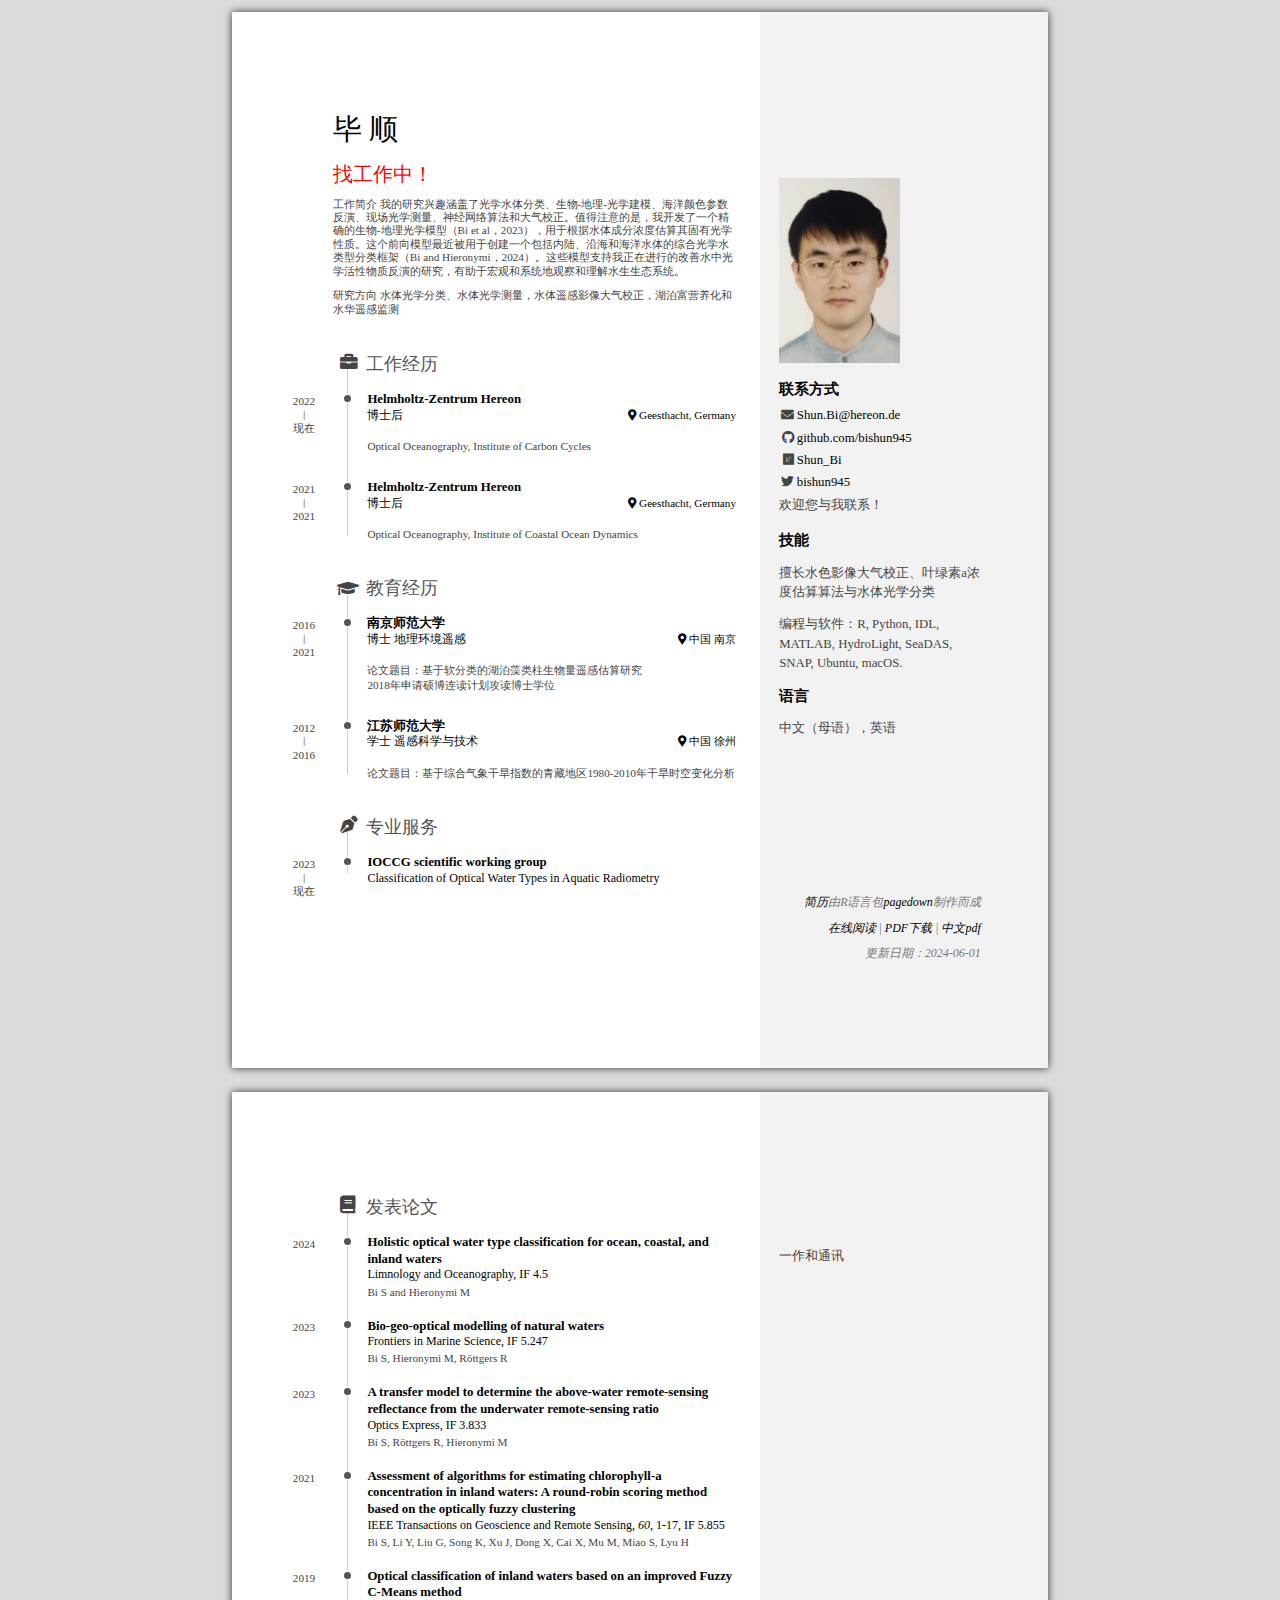
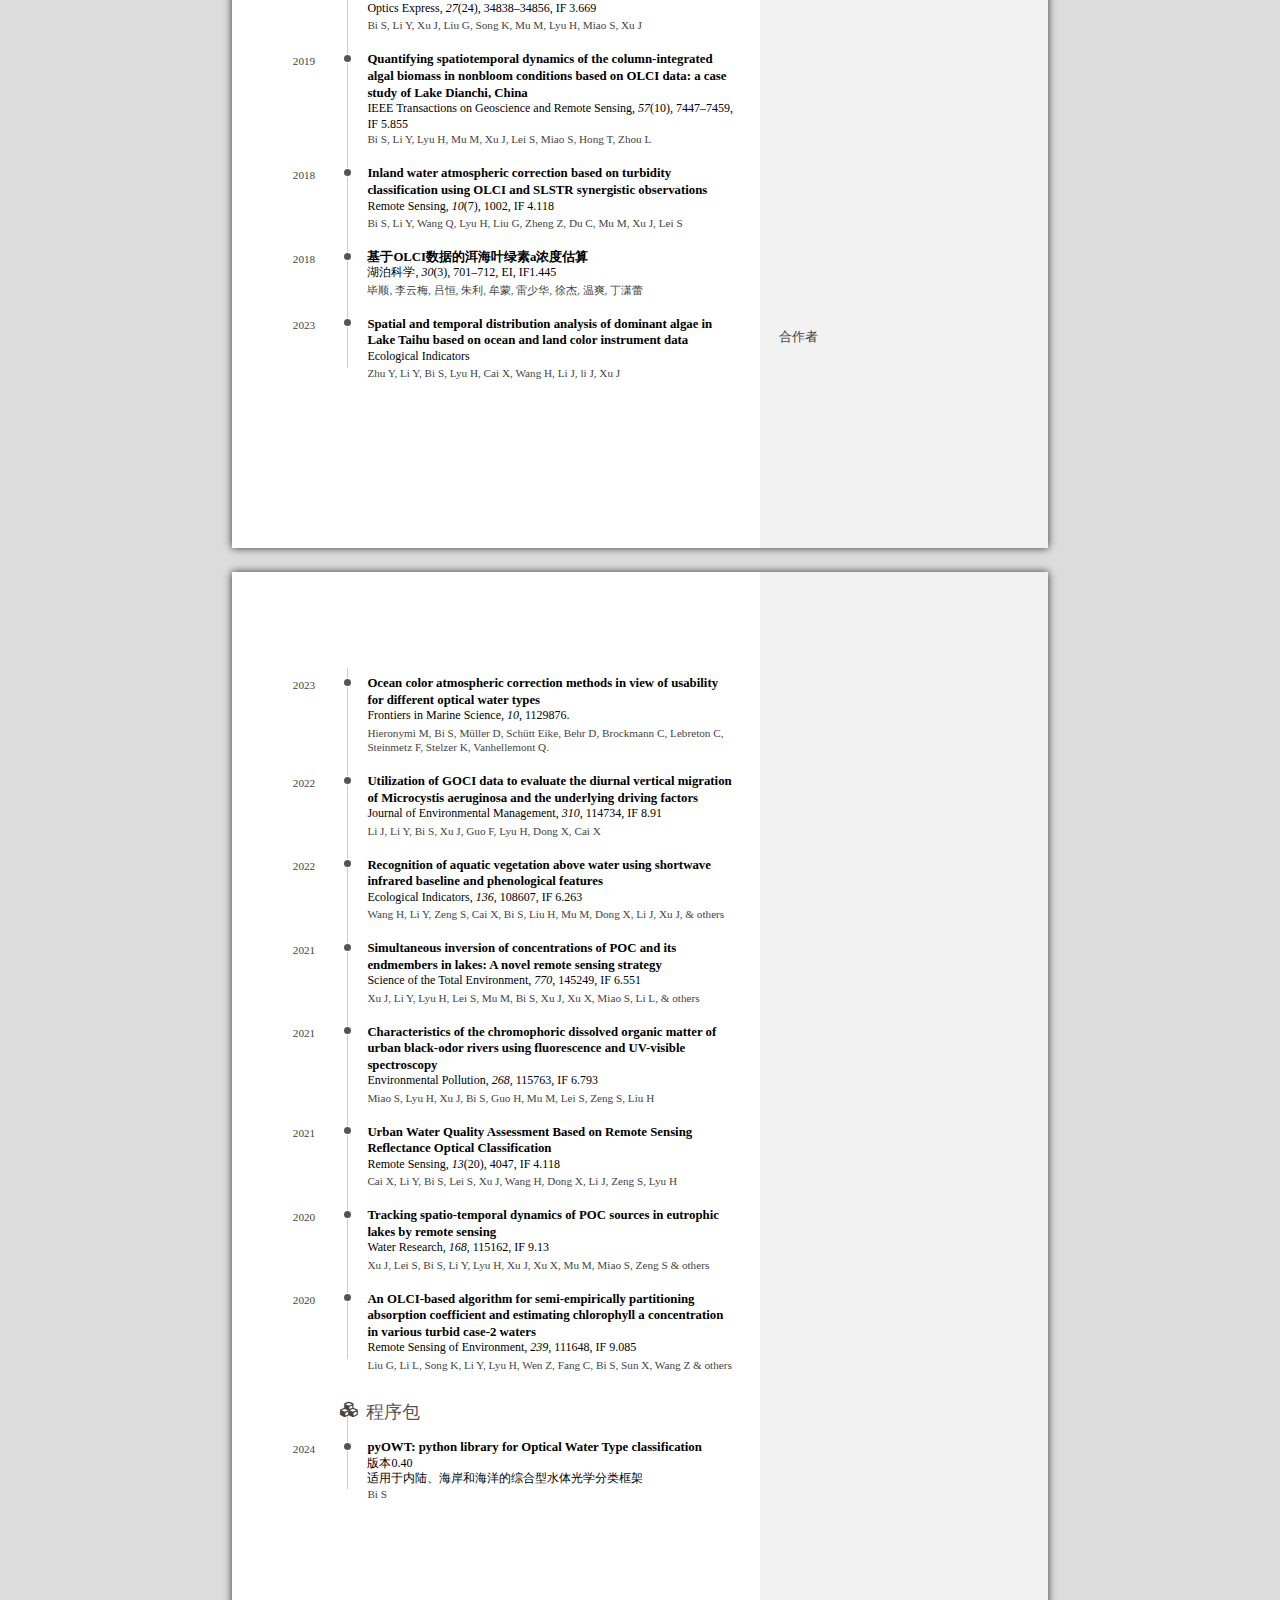
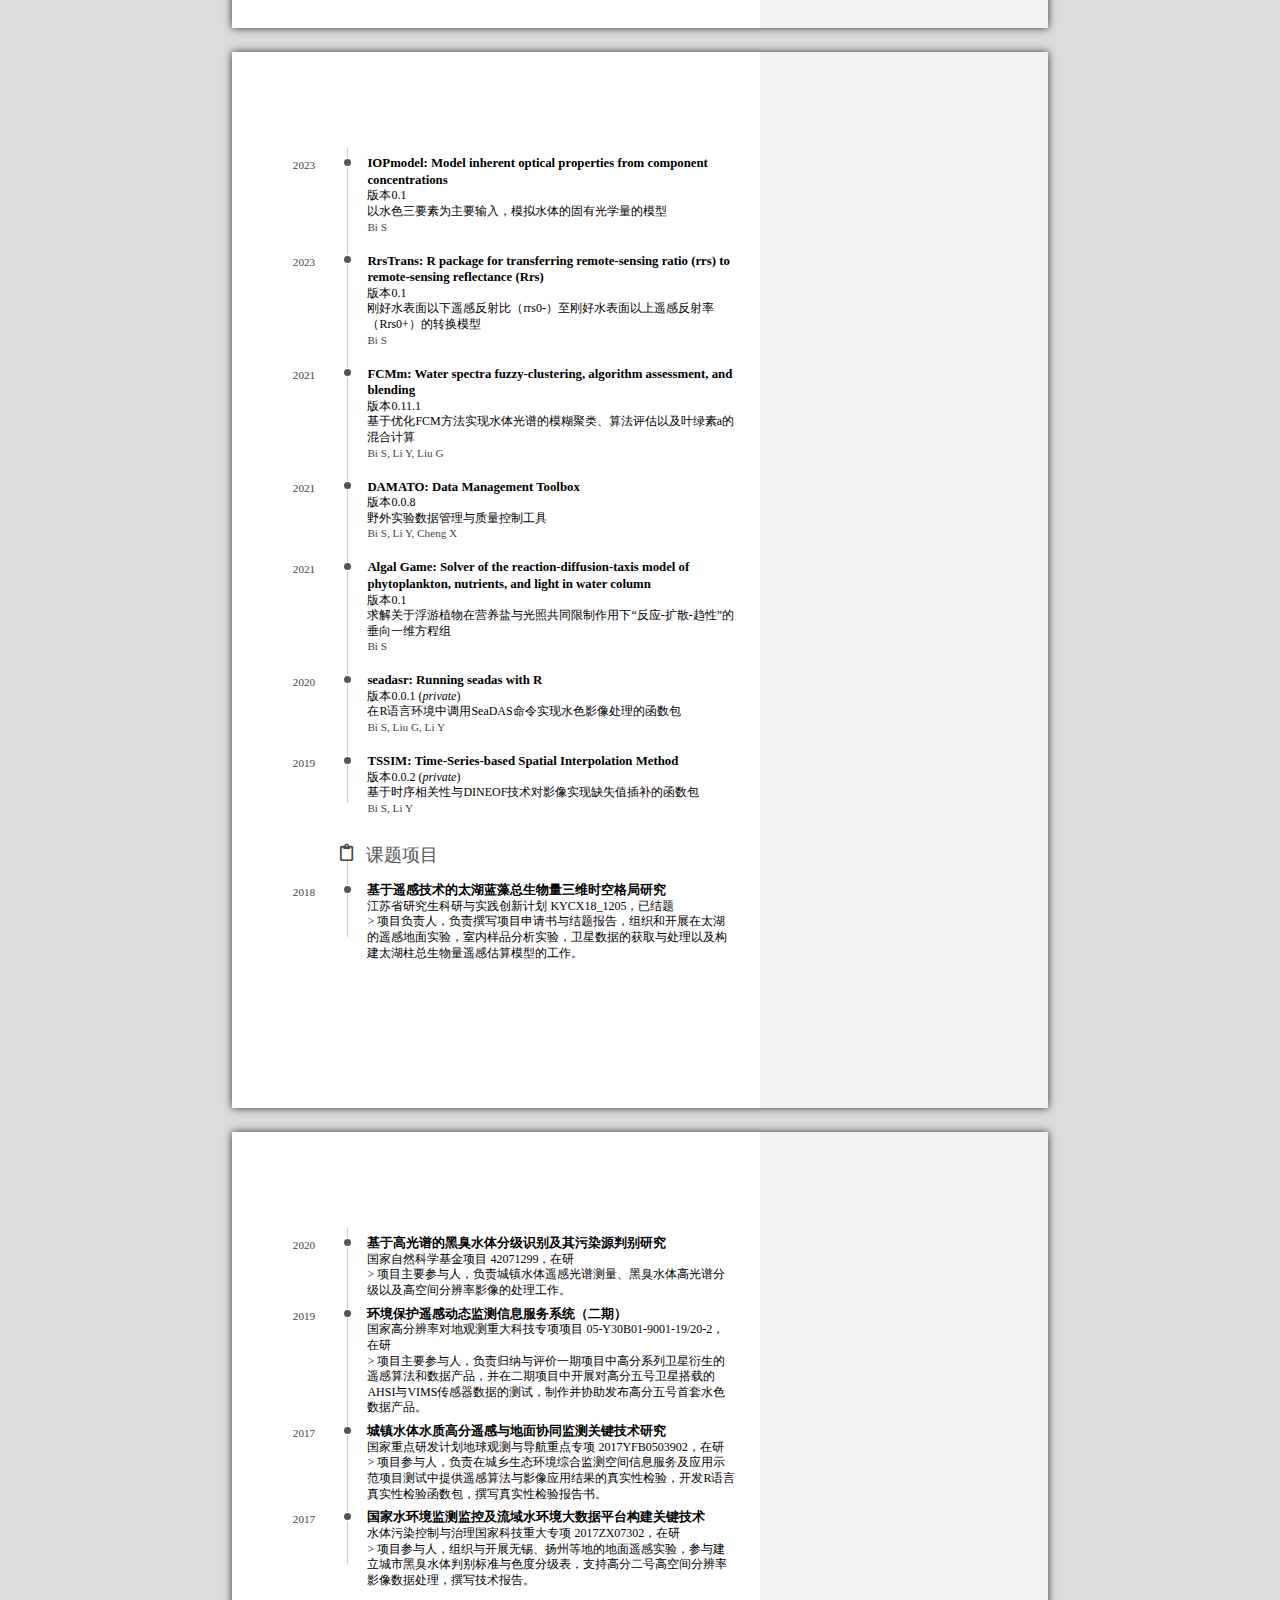
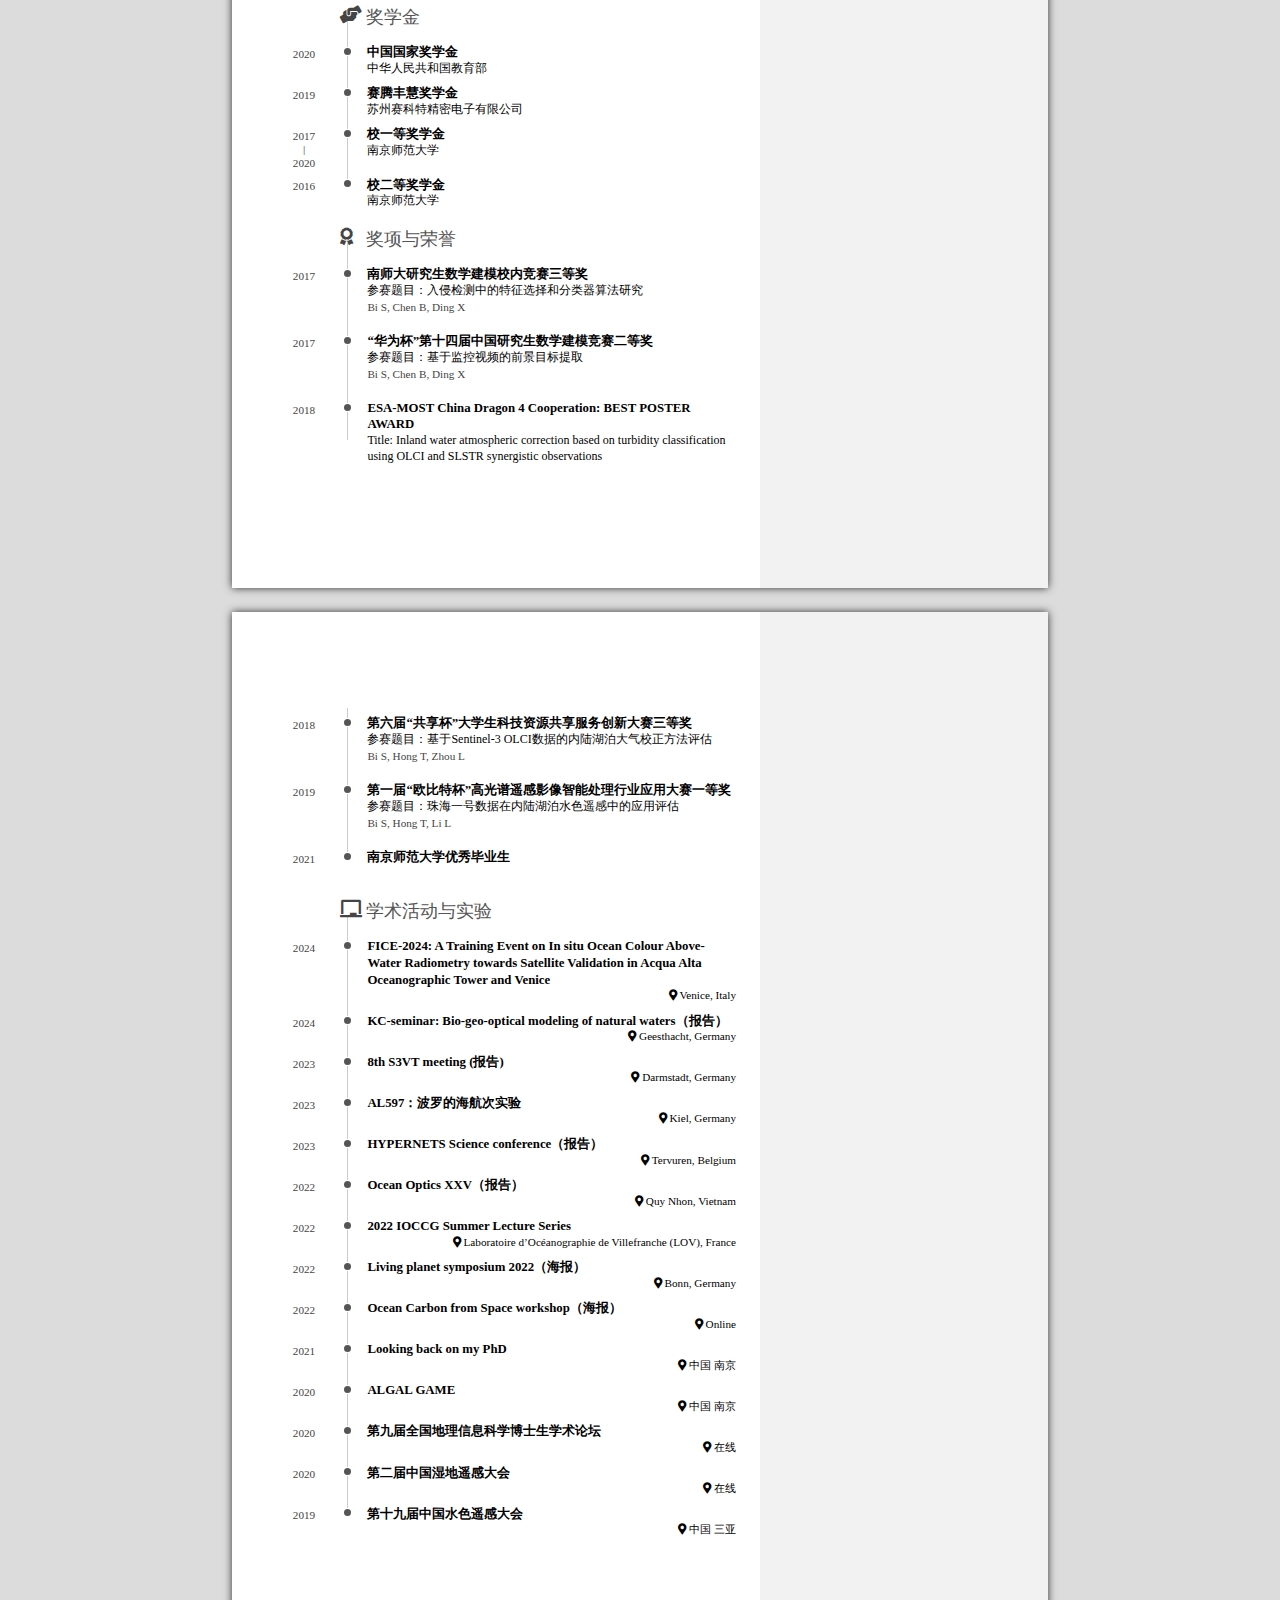
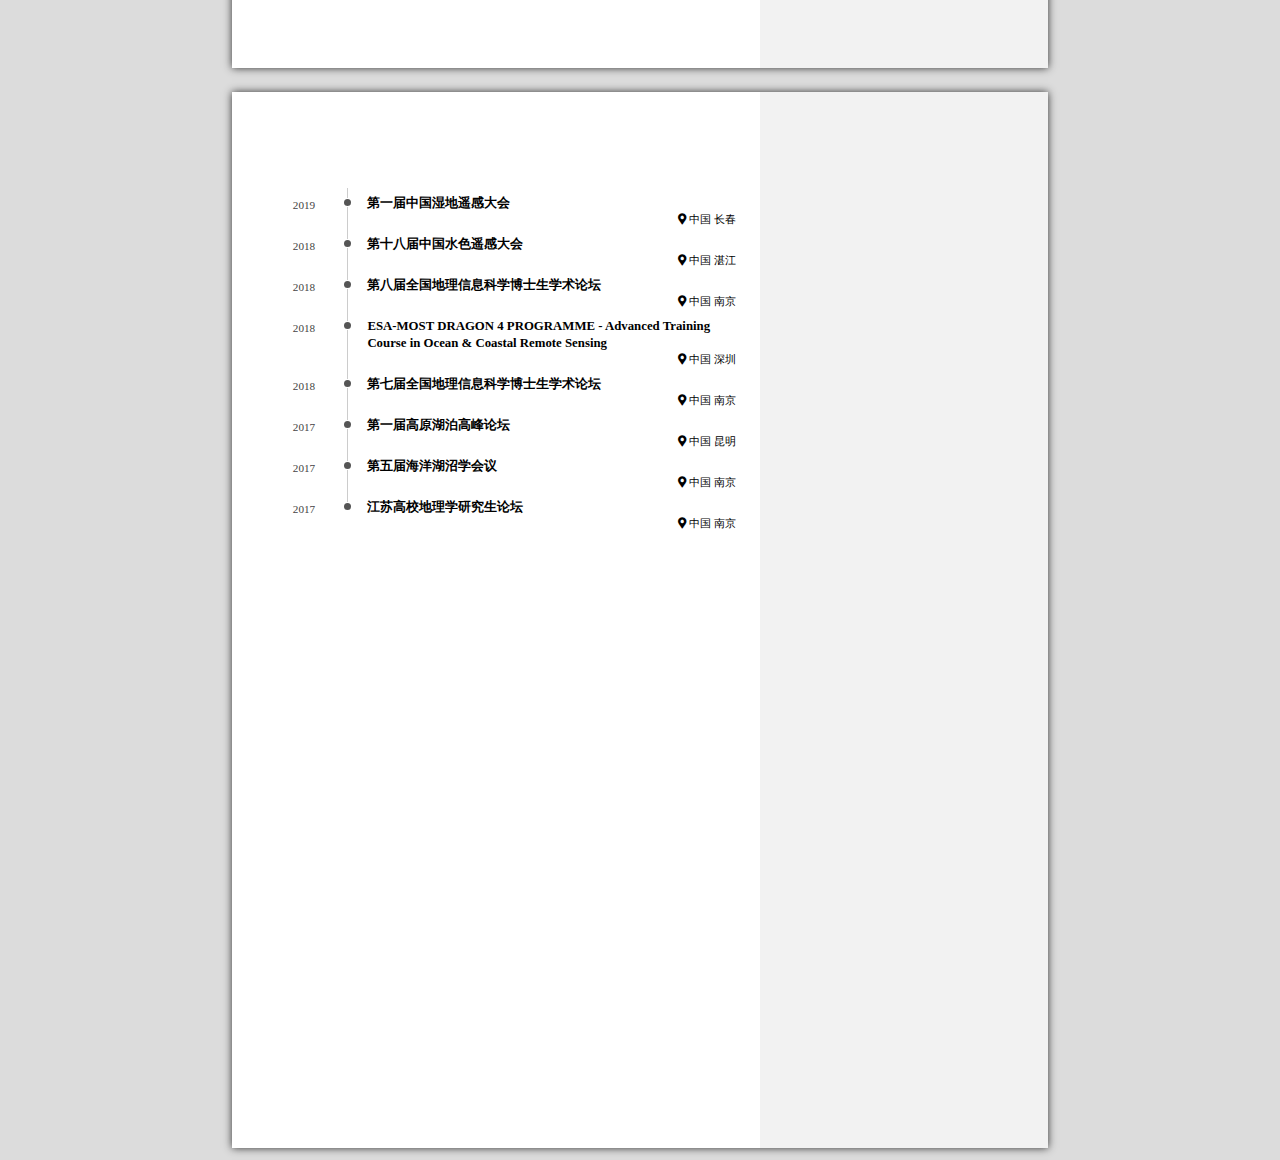
==== commit 2cd38e36: "01.06.2024" ====
--- a/cv_cn.html
+++ b/cv_cn.html
@@ -7,7 +7,7 @@
     <meta name="viewport" content="width=device-width, initial-scale=1">
 
     <meta name="author" content="Shun Bi" />
-    <meta name="date" content="2023-08-03" />
+    <meta name="date" content="2024-06-01" />
     <title>Shun Bi’s resume</title>
 
     
@@ -51,7 +51,7 @@
 <li><i class="fa fa-github"></i> <a href="https://github.com/bishun945">github.com/bishun945</a></li>
 <li><i class="fab fa-researchgate"></i> <a href="https://www.researchgate.net/profile/Shun_Bi">Shun_Bi</a></li>
 <li><i class="fa fa-twitter"></i> <a href="https://twitter.com/bishun945">bishun945</a></li>
-<li>欢迎您通过邮件或电话与我联系</li>
+<li>欢迎您与我联系！</li>
 </ul>
 </div>
 <div id="skills" class="section level3">
@@ -61,23 +61,28 @@
 <li><p>擅长水色影像大气校正、叶绿素a浓度估算算法与水体光学分类</p></li>
 <li><p>编程与软件：R, Python, IDL, MATLAB, HydroLight, SeaDAS, SNAP, Ubuntu, macOS.</p></li>
 </ul>
-<!-- ### 语言  -->
-<!-- Mandarin (native), English (written and oral) -->
+</div>
+<div id="语言" class="section level3">
+<h3>语言</h3>
+<p>中文（母语），英语</p>
 </div>
 <div id="disclaimer" class="section level2">
 <h2>Disclaimer</h2>
 <p><a href="https://github.com/bishun945/CV"><strong>简历</strong></a>由R语言包<a href="https://github.com/rstudio/pagedown"><strong>pagedown</strong></a>制作而成</p>
 <p><a href="https://bishun945.github.io/CV/">在线阅读</a> | <a href="https://raw.githubusercontent.com/bishun945/CV/main/index.pdf">PDF下载</a> | <a href="https://raw.githubusercontent.com/bishun945/CV/main/%E6%AF%95%E9%A1%BA%20%E7%AE%80%E5%8E%86%20%E4%B8%AD%E6%96%87.pdf">中文pdf</a></p>
-<p>更新日期：2023-08-03</p>
+<p>更新日期：2024-06-01</p>
 </div>
 </div>
 <div id="main" class="section level1">
 <h1>Main</h1>
 <div id="title" class="section level2">
 <h2>毕 顺</h2>
-<!-- ### Currently searching for a PD position -->
-<p><strong>工作简介</strong> 我当前的研究工作是通过光学模糊聚类的方法构建出基于遥感反演光学复杂水体生物光学活性物质的混合计算框架，包括叶绿素a浓度、悬浮物浓度、有色可溶性有机物等，并将该框架应用于水色传感器，最终生产出高精度的水色产品。我其他的研究工作包括：对特定水体类型（如极浑浊二类水体）构建叶绿素a遥感算法、内陆湖泊柱总生物量的遥感估算、水色影像的大气校正方法以及卫星影像缺失值重构研究。</p>
-<p><strong>研究方向</strong> 水体光学分类、湖泊富营养化和水华遥感监测、叶绿素a遥感监测、二类水体遥感图像大气校正</p>
+<p>
+<strong style="color: red; font-size: 20px;">找工作中！</strong>
+</p>
+<!-- ### Currently seeking new job opportunities! -->
+<p><strong>工作简介</strong> 我的研究兴趣涵盖了光学水体分类、生物-地理-光学建模、海洋颜色参数反演、现场光学测量、神经网络算法和大气校正。值得注意的是，我开发了一个精确的生物-地理光学模型（Bi et al，2023），用于根据水体成分浓度估算其固有光学性质。这个前向模型最近被用于创建一个包括内陆、沿海和海洋水体的综合光学水类型分类框架（Bi and Hieronymi，2024）。这些模型支持我正在进行的改善水中光学活性物质反演的研究，有助于宏观和系统地观察和理解水生生态系统。</p>
+<p><strong>研究方向</strong> 水体光学分类、水体光学测量，水体遥感影像大气校正，湖泊富营养化和水华遥感监测</p>
 </div>
 <div id="工作经历" class="section level2" data-icon="briefcase" data-concise="true">
 <h2>工作经历</h2>
@@ -85,11 +90,11 @@
 <h3><a href="https://www.hereon.de/institutes/carbon_cycles/index.php.en">Helmholtz-Zentrum Hereon</a></h3>
 <p>博士后</p>
 <p>Geesthacht, Germany</p>
-<p>2022 - Now</p>
+<p>2022 - 现在</p>
 <p>Optical Oceanography, Institute of Carbon Cycles</p>
 </div>
 <div id="helmholtz-zentrum-hereon-1" class="section level3">
-<h3>Helmholtz-Zentrum Hereon</h3>
+<h3><a href="https://www.hereon.de/institutes/carbon_cycles/index.php.en">Helmholtz-Zentrum Hereon</a></h3>
 <p>博士后</p>
 <p>Geesthacht, Germany</p>
 <p>2021 - 2021</p>
@@ -113,8 +118,27 @@
 <p>论文题目：基于综合气象干旱指数的青藏地区1980-2010年干旱时空变化分析</p>
 </div>
 </div>
+<div id="专业服务" class="section level2" data-icon="pen-nib">
+<h2>专业服务</h2>
+<div id="ioccg-scientific-working-group" class="section level3">
+<h3><a href="https://ioccg.org/group/owt/">IOCCG scientific working group</a></h3>
+<p>Classification of Optical Water Types in Aquatic Radiometry</p>
+<p>N/A</p>
+<p>2023 - 现在</p>
+</div>
+</div>
 <div id="发表论文" class="section level2" data-icon="book">
 <h2>发表论文</h2>
+<div id="holistic-optical-water-type-classification-for-ocean-coastal-and-inland-waters" class="section level3">
+<h3><a href="https://www.researchgate.net/profile/Shun-Bi">Holistic optical water type classification for ocean, coastal, and inland waters</a></h3>
+<p>Limnology and Oceanography, <strong>IF 4.5</strong></p>
+<p>N/A</p>
+<p>2024</p>
+<p><strong>Bi S</strong> and Hieronymi M</p>
+<div class="aside">
+<p>一作和通讯</p>
+</div>
+</div>
 <div id="bio-geo-optical-modelling-of-natural-waters" class="section level3">
 <h3><a href="10.3389/fmars.2023.1196352">Bio-geo-optical modelling of natural waters</a></h3>
 <p>Frontiers in Marine Science, <strong>IF 5.247</strong></p>
@@ -165,6 +189,23 @@
 <p><strong>毕顺</strong>, 李云梅, 吕恒, 朱利, 牟蒙, 雷少华, 徐杰, 温爽, 丁潇蕾</p>
 <!-- others -->
 </div>
+<div id="spatial-and-temporal-distribution-analysis-of-dominant-algae-in-lake-taihu-based-on-ocean-and-land-color-instrument-data" class="section level3">
+<h3><a href="http://dx.doi.org/10.1016/j.ecolind.2023.110959">Spatial and temporal distribution analysis of dominant algae in Lake Taihu based on ocean and land color instrument data</a></h3>
+<p>Ecological Indicators</p>
+<p>N/A</p>
+<p>2023</p>
+<p>Zhu Y, Li Y, <strong>Bi S</strong>, Lyu H, Cai X, Wang H, Li J, li J, Xu J</p>
+<div class="aside">
+<p>合作者</p>
+</div>
+</div>
+<div id="ocean-color-atmospheric-correction-methods-in-view-of-usability-for-different-optical-water-types" class="section level3">
+<h3><a href="http://dx.doi.org/10.3389/fmars.2023.1129876">Ocean color atmospheric correction methods in view of usability for different optical water types</a></h3>
+<p>Frontiers in Marine Science, <em>10</em>, 1129876.</p>
+<p>N/A</p>
+<p>2023</p>
+<p>Hieronymi M, <strong>Bi S</strong>, Müller D, Schütt Eike, Behr D, Brockmann C, Lebreton C, Steinmetz F, Stelzer K, Vanhellemont Q.</p>
+</div>
 <div id="utilization-of-goci-data-to-evaluate-the-diurnal-vertical-migration-of-microcystis-aeruginosa-and-the-underlying-driving-factors" class="section level3">
 <h3><a href="http://dx.doi.org/10.1016/j.jenvman.2022.114734">Utilization of GOCI data to evaluate the diurnal vertical migration of Microcystis aeruginosa and the underlying driving factors</a></h3>
 <p>Journal of Environmental Management, <em>310</em>, 114734, <strong>IF 8.91</strong></p>
@@ -217,6 +258,13 @@
 </div>
 <div id="程序包" class="section level2" data-icon="cubes">
 <h2>程序包</h2>
+<div id="pyowt-python-library-for-optical-water-type-classification" class="section level3">
+<h3><a href="https://github.com/bishun945/pyOWT">pyOWT: python library for Optical Water Type classification</a></h3>
+<p>版本0.40<br>适用于内陆、海岸和海洋的综合型水体光学分类框架</p>
+<p>N/A</p>
+<p>2024</p>
+<p><strong>Bi S</strong></p>
+</div>
 <div id="iopmodel-model-inherent-optical-properties-from-component-concentrations" class="section level3">
 <h3><a href="https://github.com/bishun945/IOPmodel">IOPmodel: Model inherent optical properties from component concentrations</a></h3>
 <p>版本0.1<br>
@@ -384,6 +432,24 @@
 </div>
 <div id="学术活动与实验" class="section level2" data-icon="chalkboard">
 <h2>学术活动与实验</h2>
+<div id="fice-2024-a-training-event-on-in-situ-ocean-colour-above-water-radiometry-towards-satellite-validation-in-acqua-alta-oceanographic-tower-and-venice" class="section level3">
+<h3><a href="https://frm4soc2.eumetsat.int/">FICE-2024: A Training Event on In situ Ocean Colour Above-Water Radiometry towards Satellite Validation in Acqua Alta Oceanographic Tower and Venice</a></h3>
+<p>N/A</p>
+<p>Venice, Italy</p>
+<p>2024</p>
+</div>
+<div id="kc-seminar-bio-geo-optical-modeling-of-natural-waters报告" class="section level3">
+<h3>KC-seminar: Bio-geo-optical modeling of natural waters（报告）</h3>
+<p>N/A</p>
+<p>Geesthacht, Germany</p>
+<p>2024</p>
+</div>
+<div id="th-s3vt-meeting-报告" class="section level3">
+<h3><a href="https://www.eventsforce.net/eumetsat/frontend/reg/absViewDocumentFE.csp?documentID=1513&amp;eventID=44">8th S3VT meeting (报告)</a></h3>
+<p>N/A</p>
+<p>Darmstadt, Germany</p>
+<p>2023</p>
+</div>
 <div id="al597波罗的海航次实验" class="section level3">
 <h3><a href="https://www.geomar.de/en/centre/central-facilities/geomar-research-vessels/rs-alkor">AL597：波罗的海航次实验</a></h3>
 <p>N/A</p>
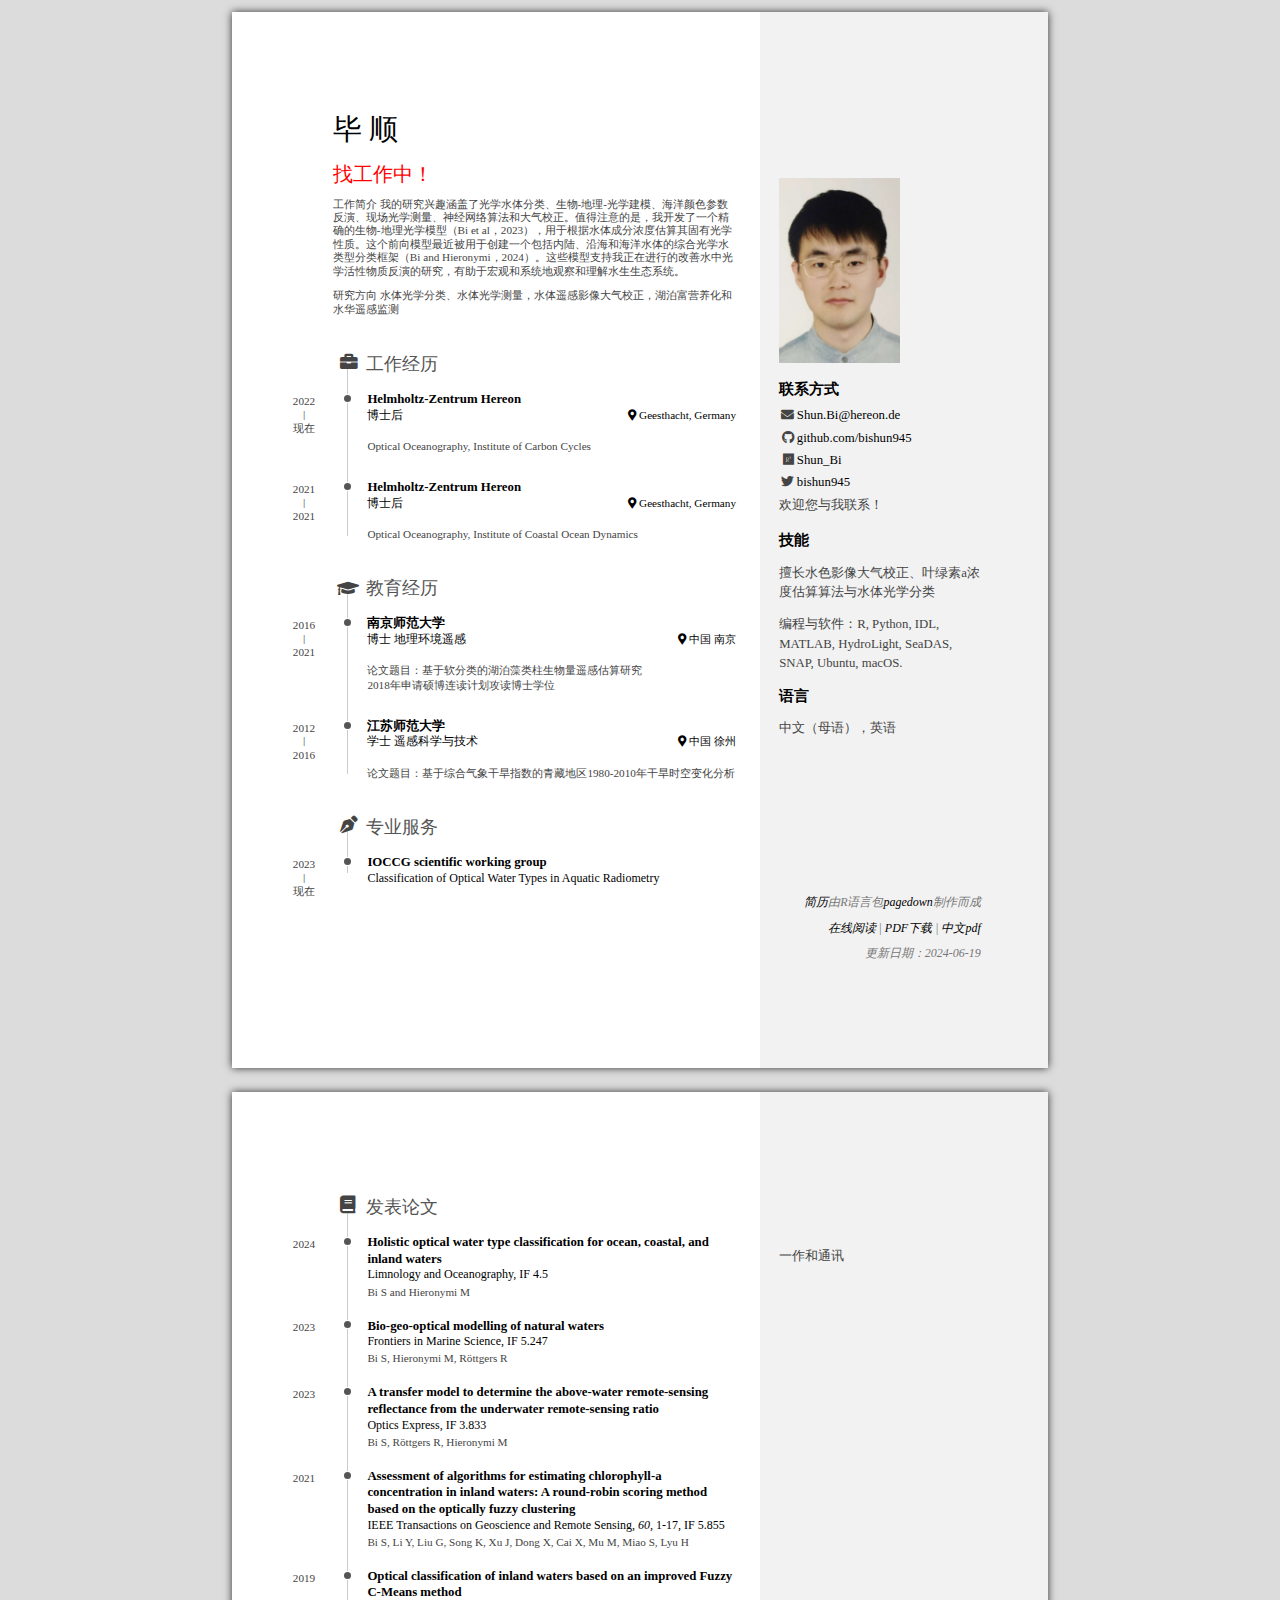
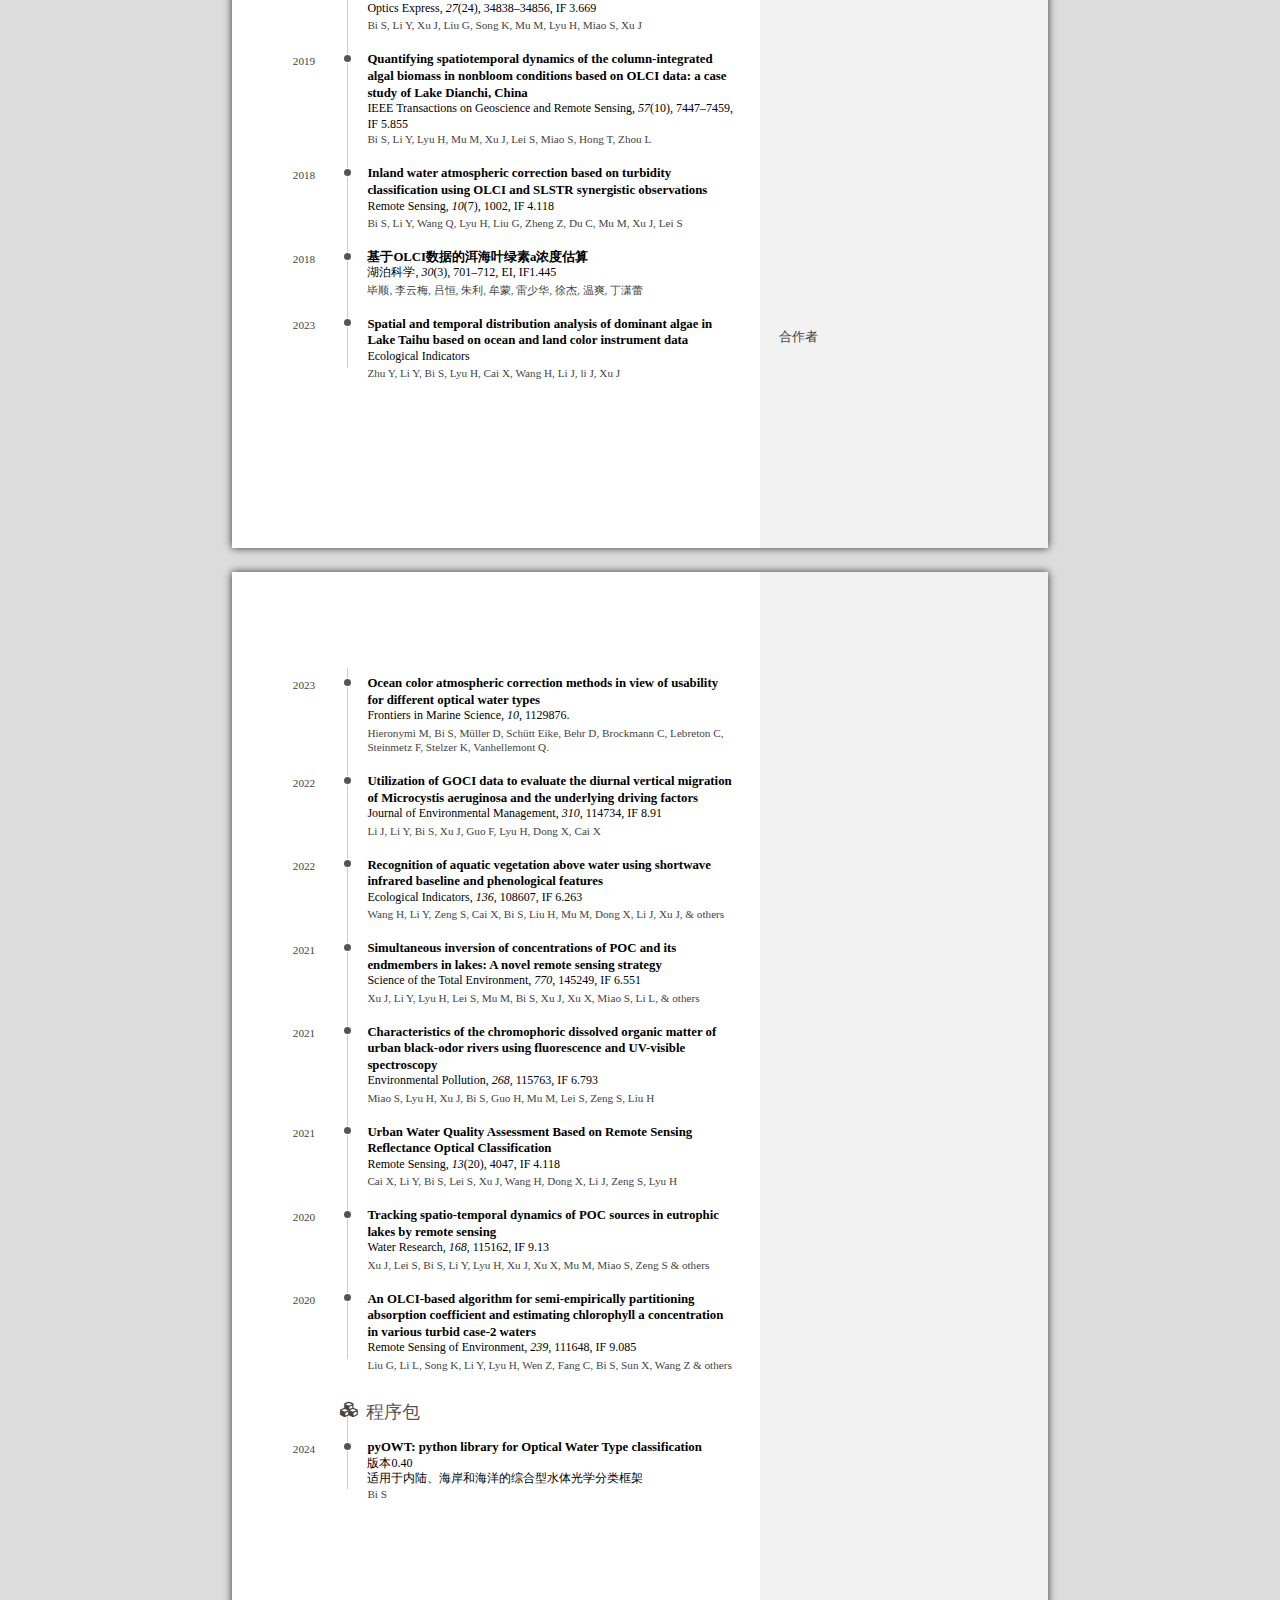
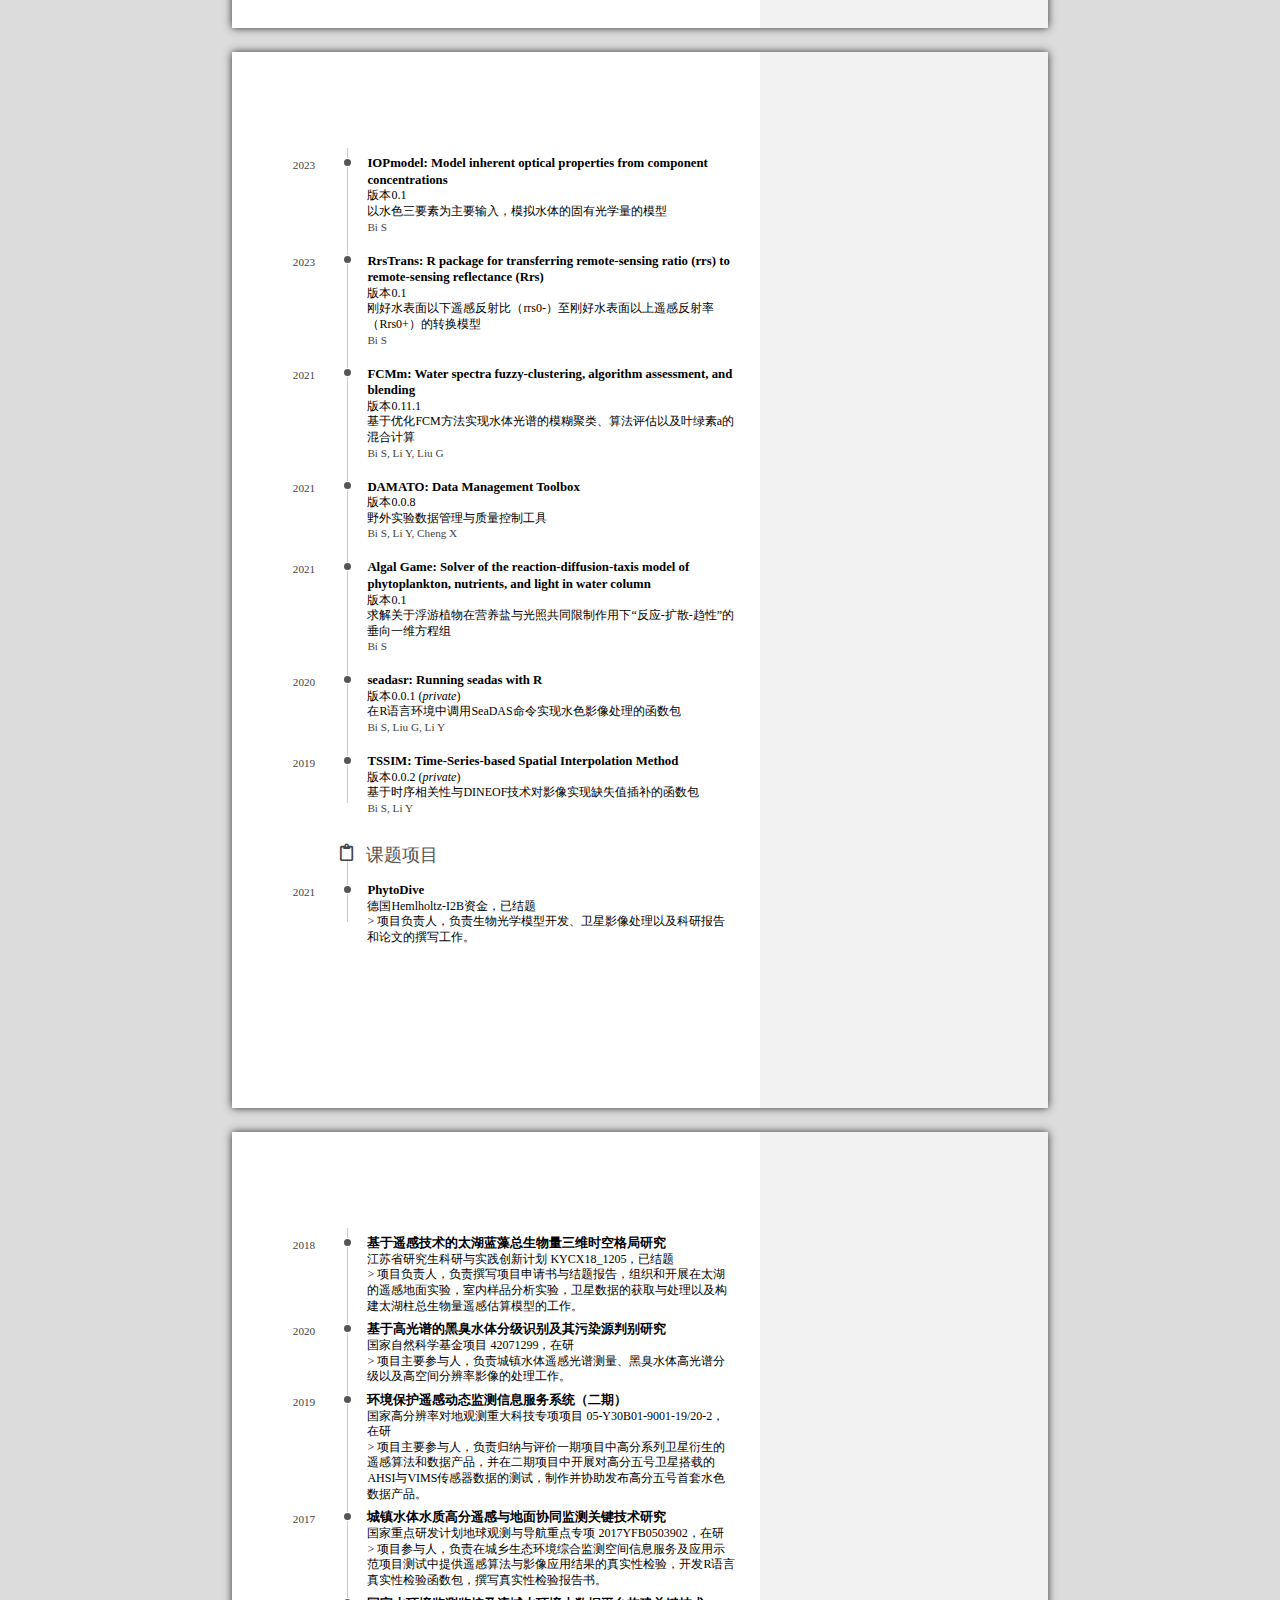
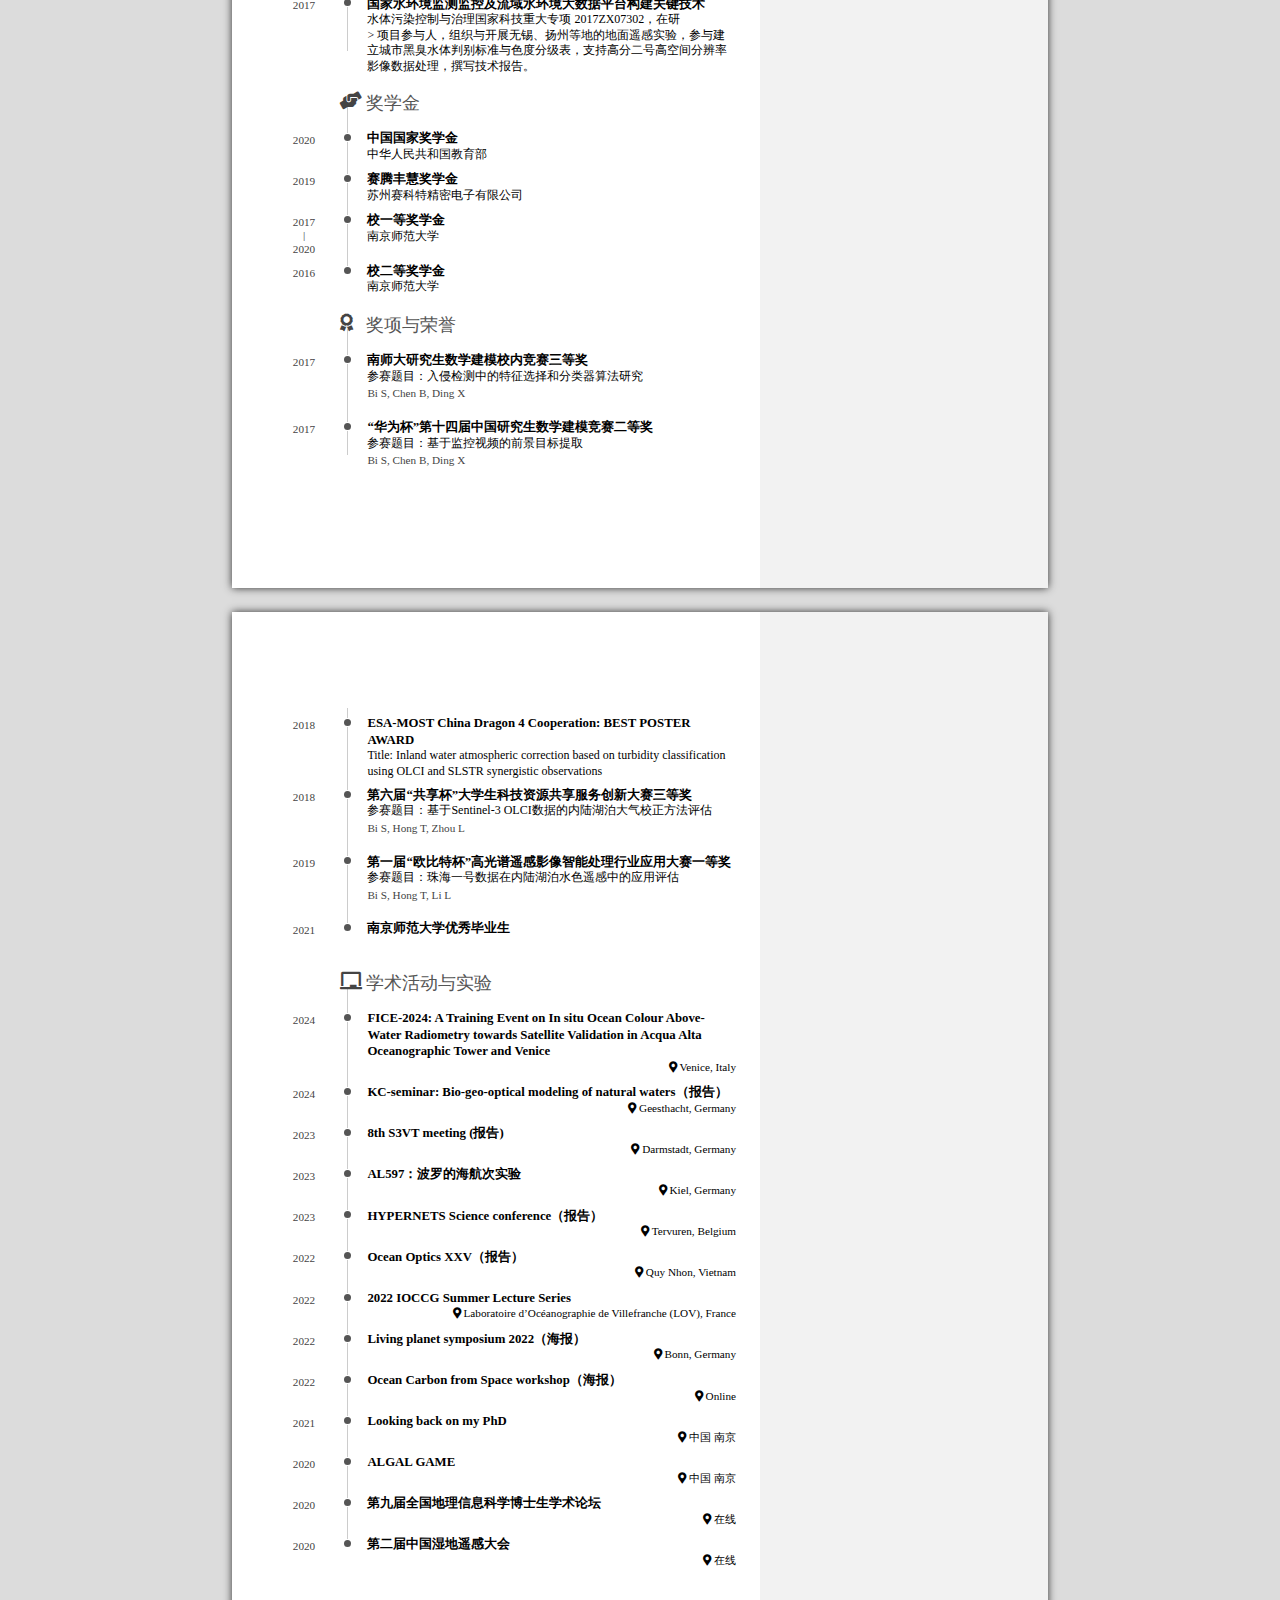
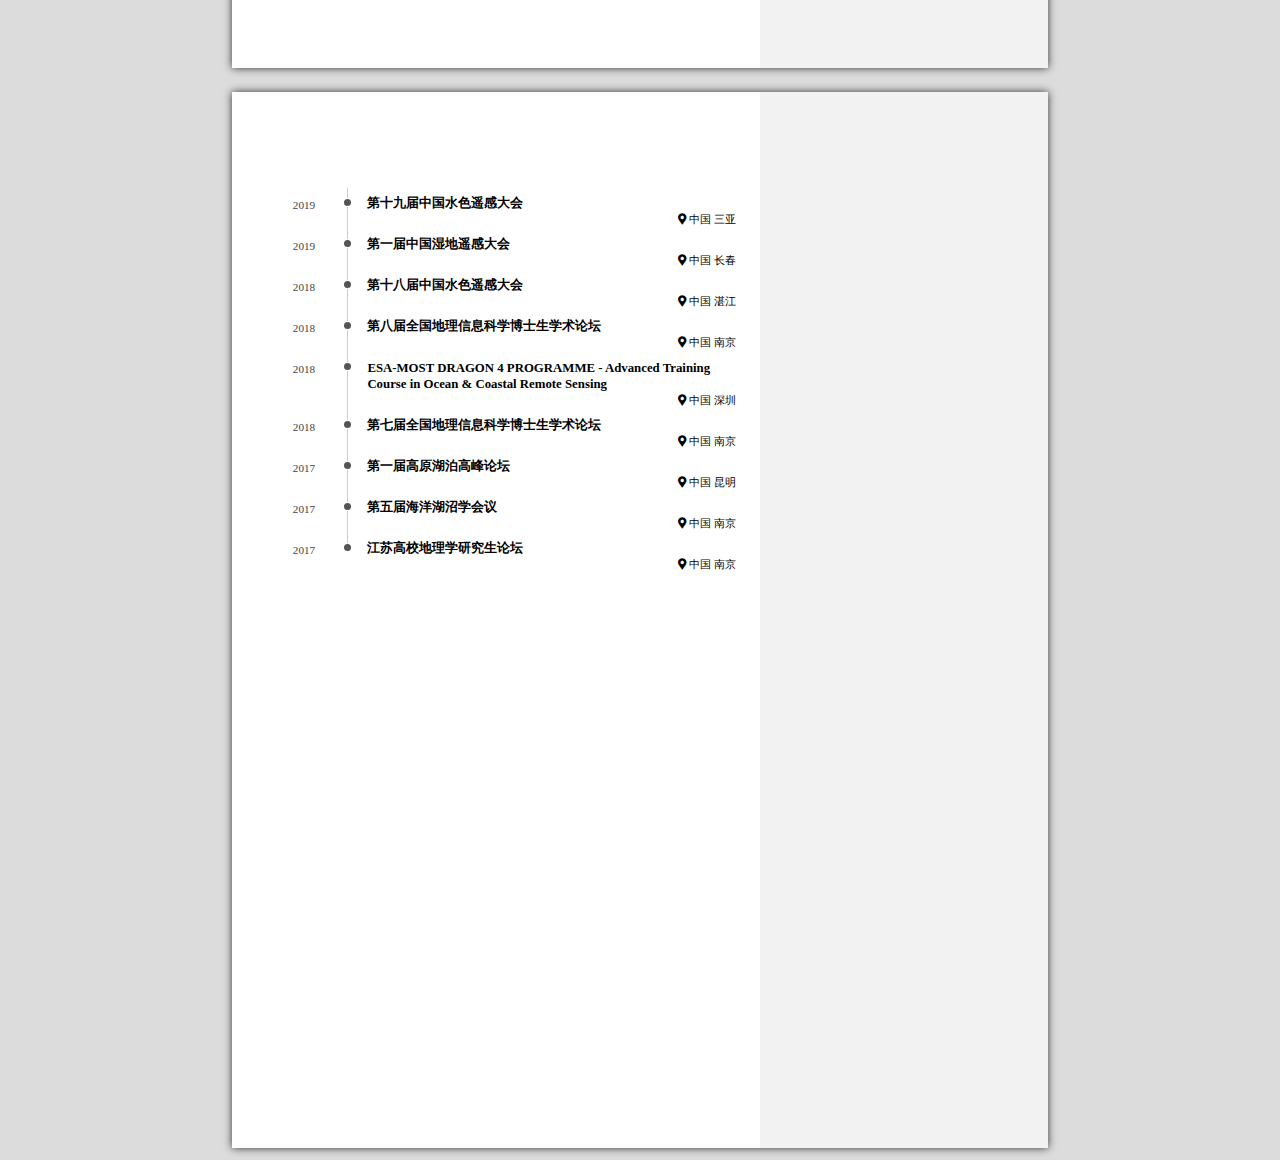
==== commit 21d3c423: "19.06.2024" ====
--- a/cv_cn.html
+++ b/cv_cn.html
@@ -7,7 +7,7 @@
     <meta name="viewport" content="width=device-width, initial-scale=1">
 
     <meta name="author" content="Shun Bi" />
-    <meta name="date" content="2024-06-01" />
+    <meta name="date" content="2024-06-19" />
     <title>Shun Bi’s resume</title>
 
     
@@ -70,7 +70,7 @@
 <h2>Disclaimer</h2>
 <p><a href="https://github.com/bishun945/CV"><strong>简历</strong></a>由R语言包<a href="https://github.com/rstudio/pagedown"><strong>pagedown</strong></a>制作而成</p>
 <p><a href="https://bishun945.github.io/CV/">在线阅读</a> | <a href="https://raw.githubusercontent.com/bishun945/CV/main/index.pdf">PDF下载</a> | <a href="https://raw.githubusercontent.com/bishun945/CV/main/%E6%AF%95%E9%A1%BA%20%E7%AE%80%E5%8E%86%20%E4%B8%AD%E6%96%87.pdf">中文pdf</a></p>
-<p>更新日期：2024-06-01</p>
+<p>更新日期：2024-06-19</p>
 </div>
 </div>
 <div id="main" class="section level1">
@@ -324,6 +324,13 @@
 </div>
 <div id="课题项目" class="section level2" data-icon="clipboard">
 <h2>课题项目</h2>
+<div id="phytodive" class="section level3">
+<h3>PhytoDive</h3>
+<p>德国Hemlholtz-I2B资金，已结题<br>
+&gt; 项目负责人，负责生物光学模型开发、卫星影像处理以及科研报告和论文的撰写工作。</p>
+<p>N/A</p>
+<p>2021</p>
+</div>
 <div id="基于遥感技术的太湖蓝藻总生物量三维时空格局研究" class="section level3">
 <h3>基于遥感技术的太湖蓝藻总生物量三维时空格局研究</h3>
 <p>江苏省研究生科研与实践创新计划 KYCX18_1205，已结题<br>
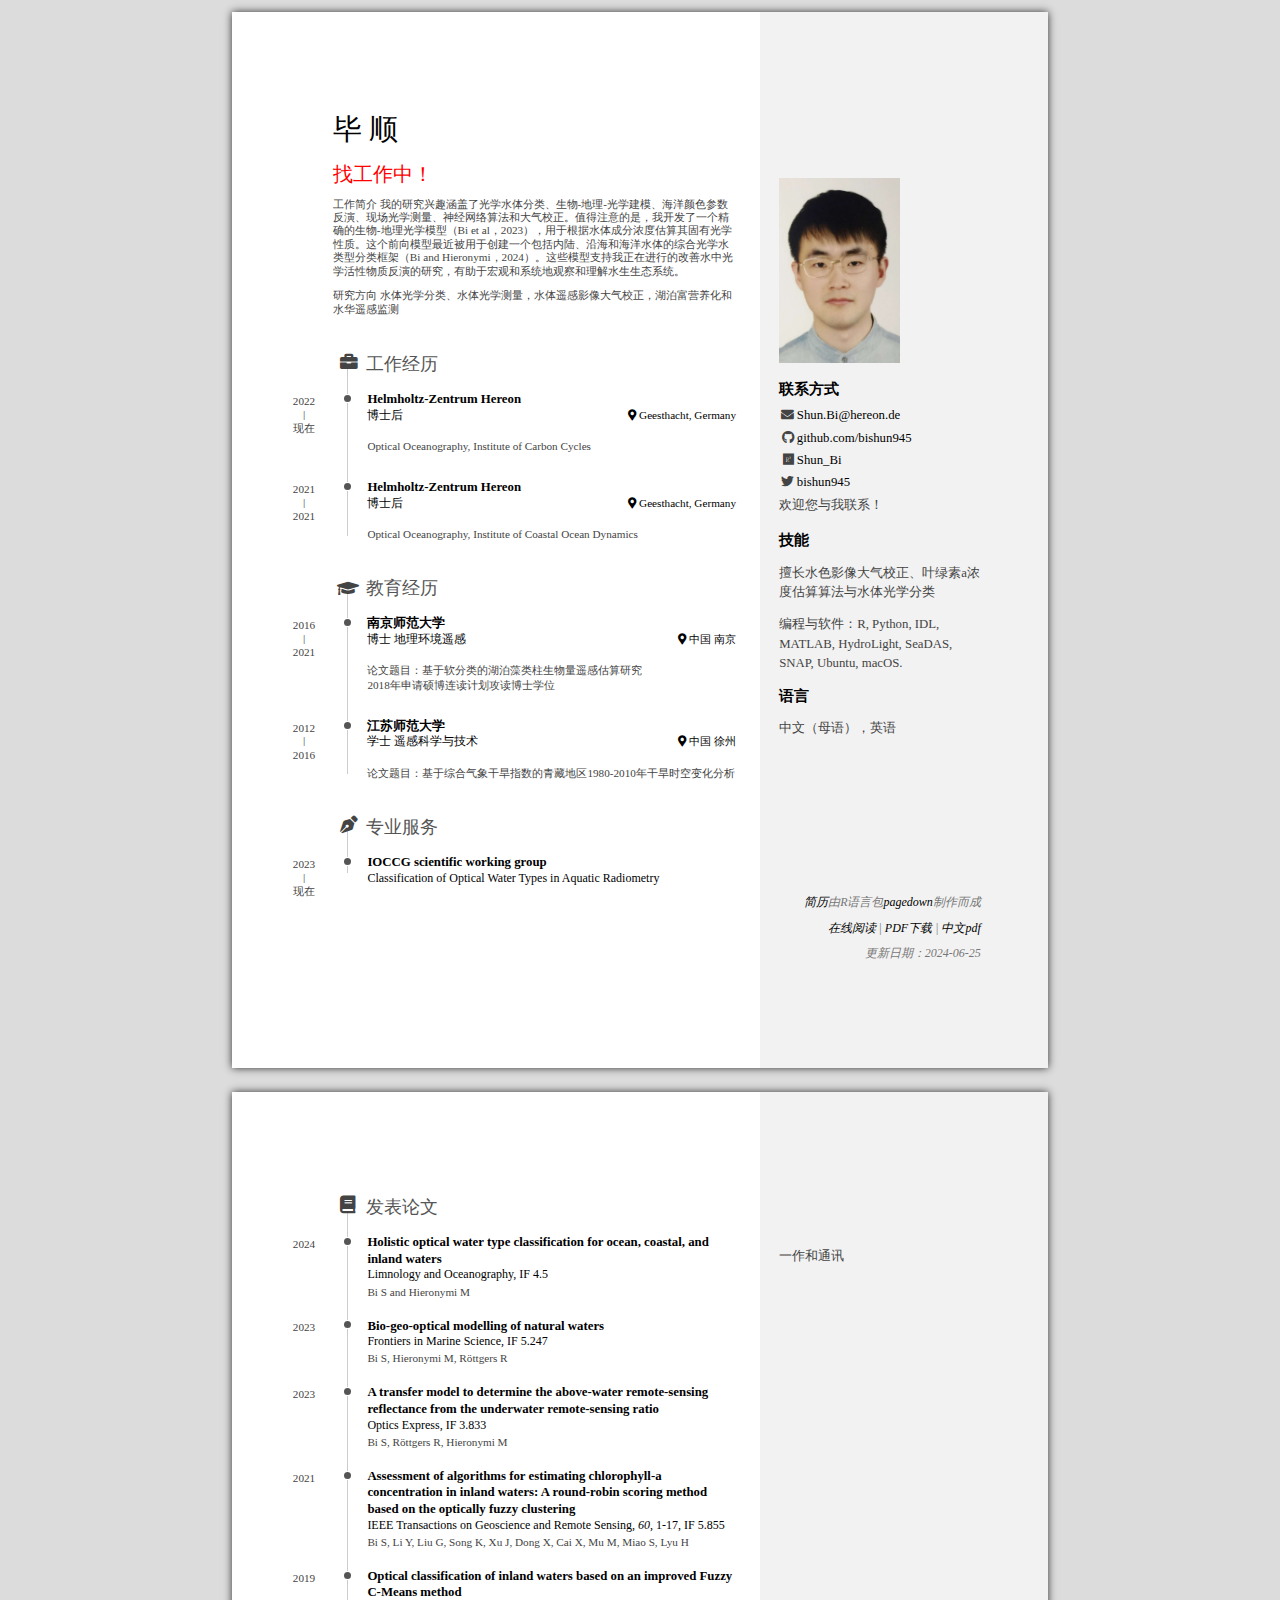
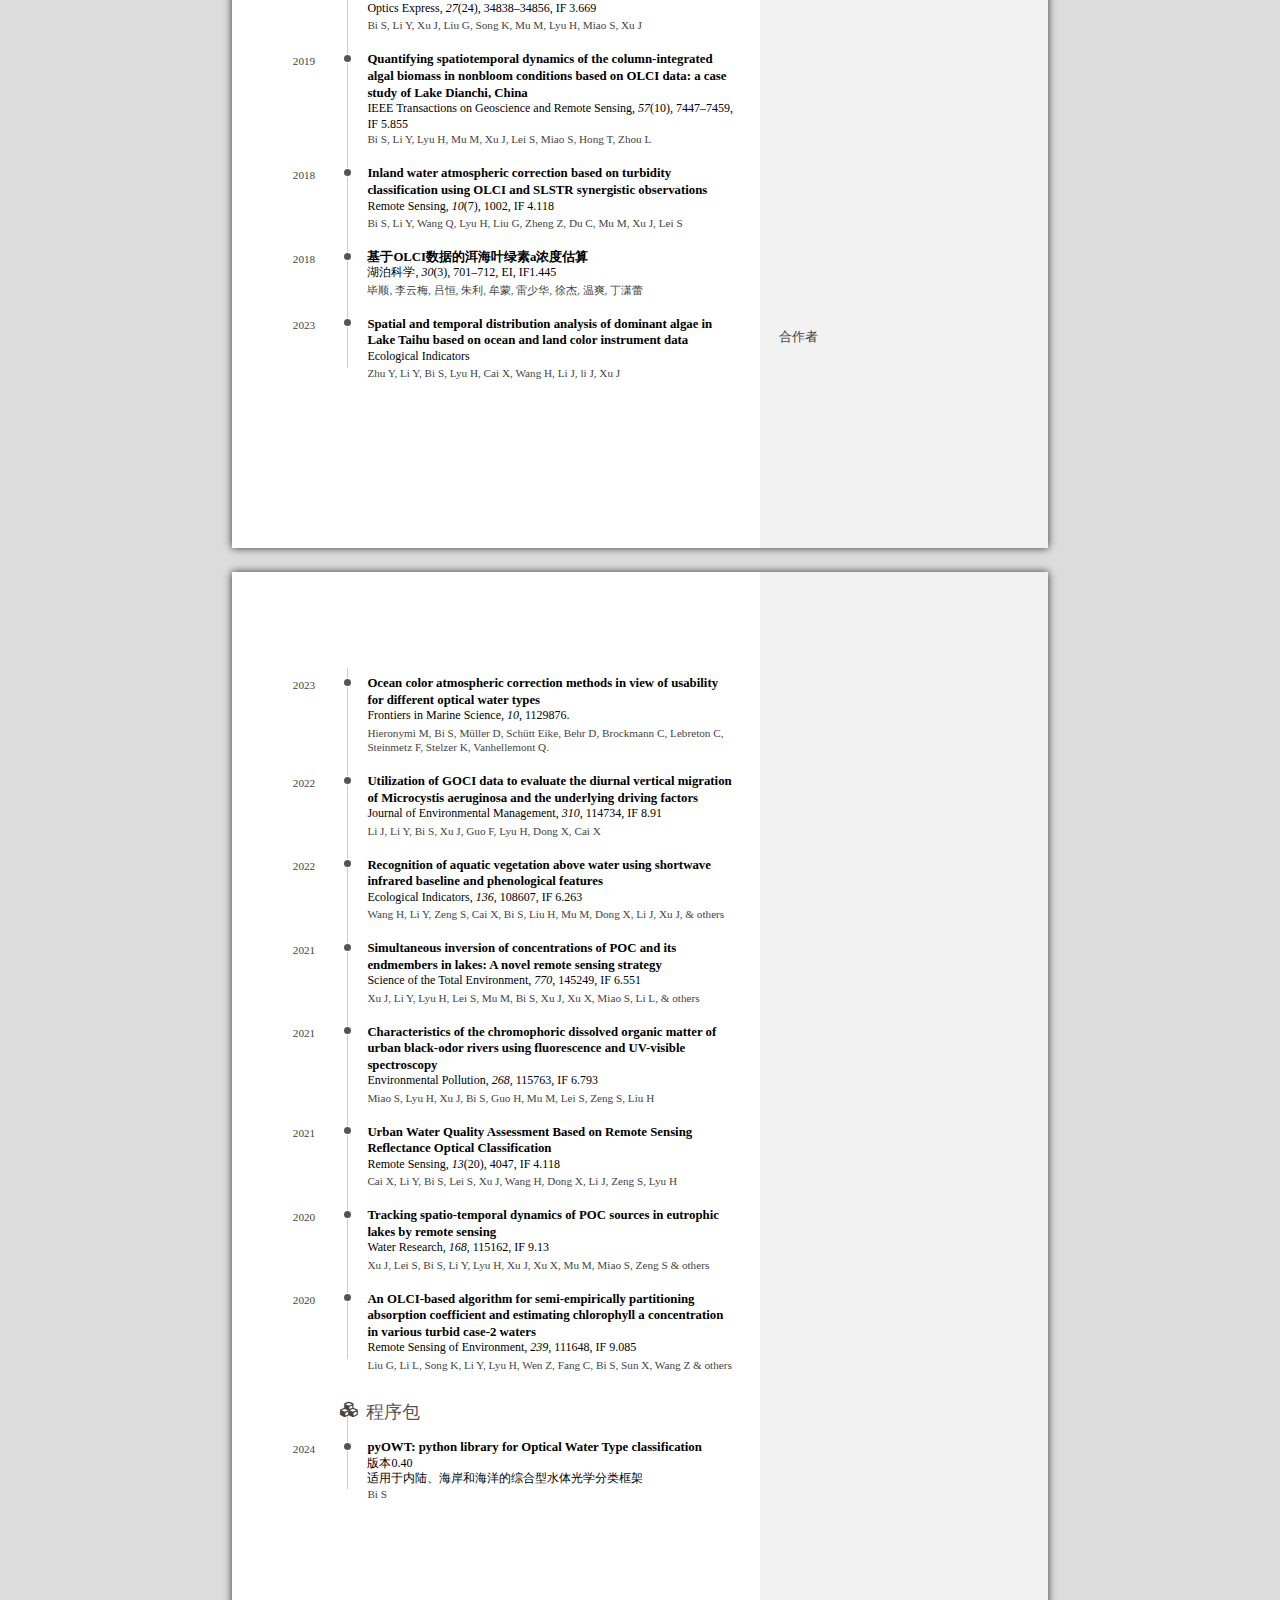
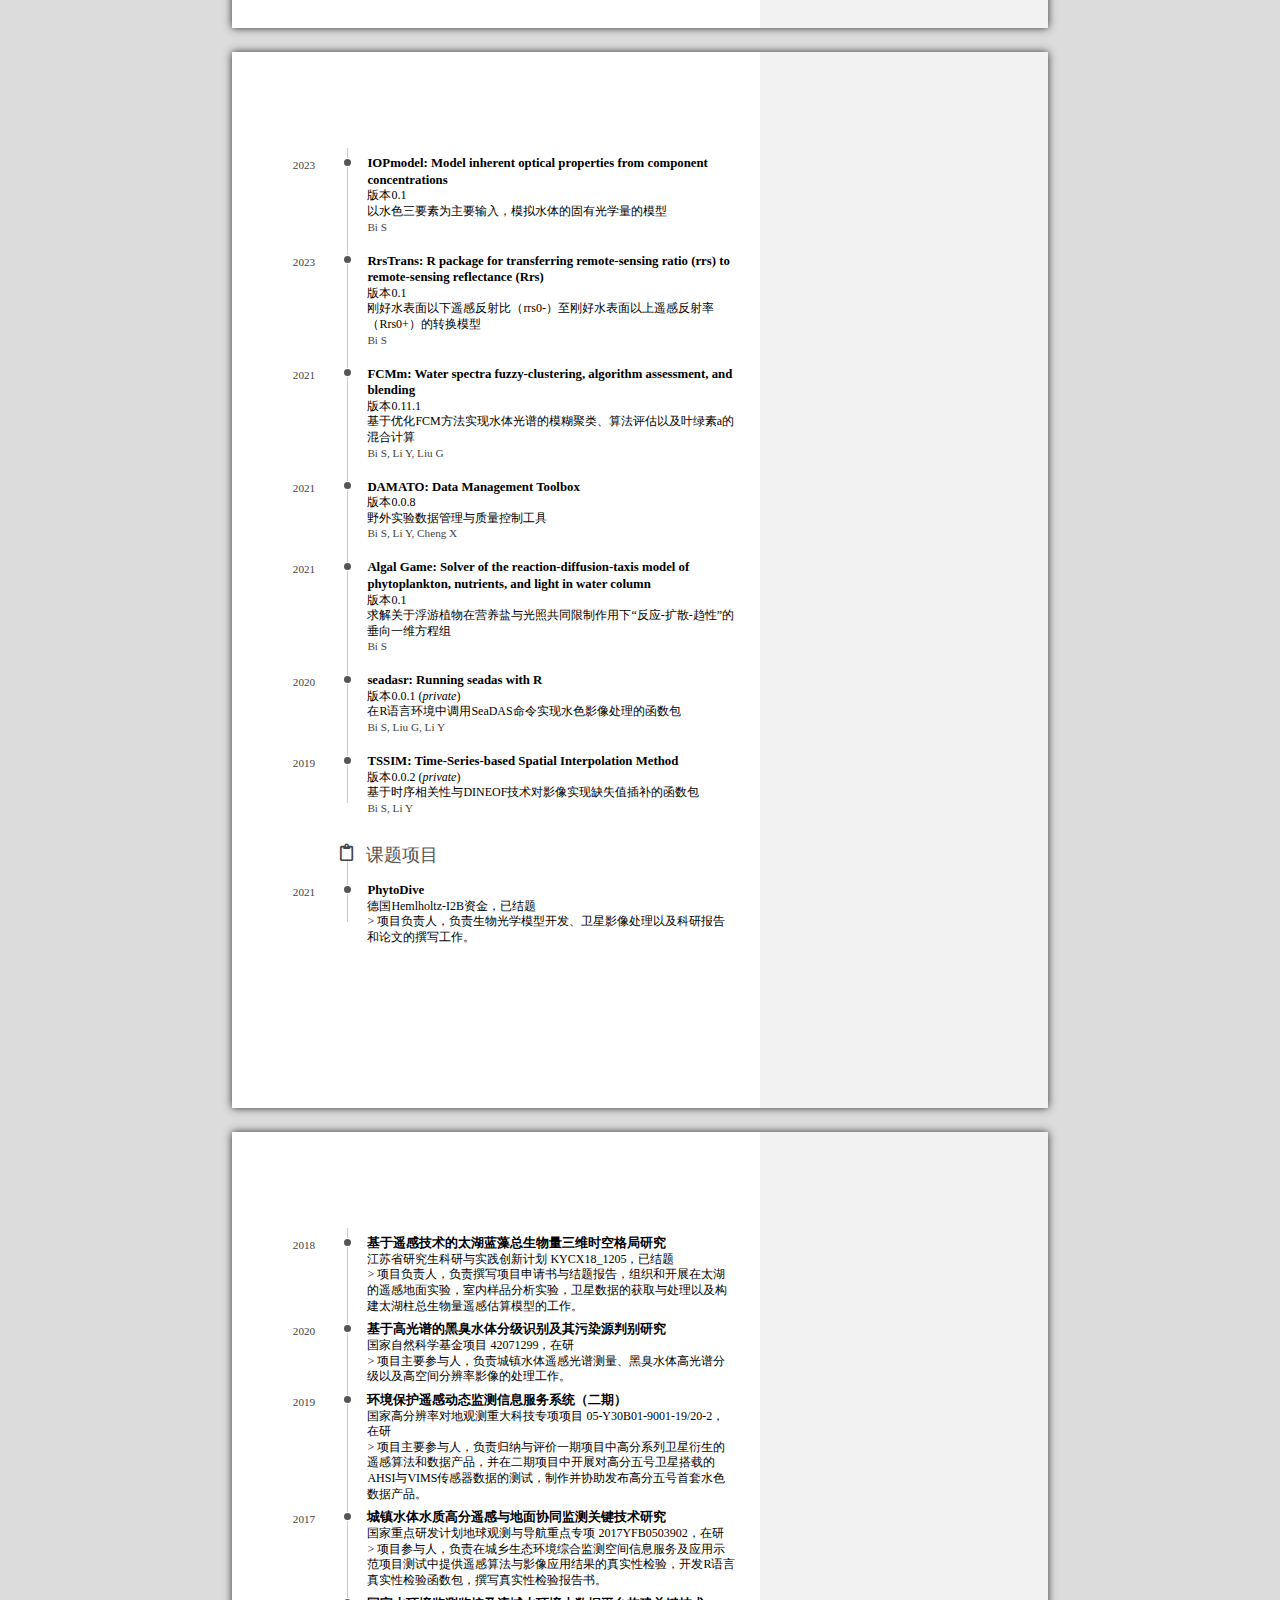
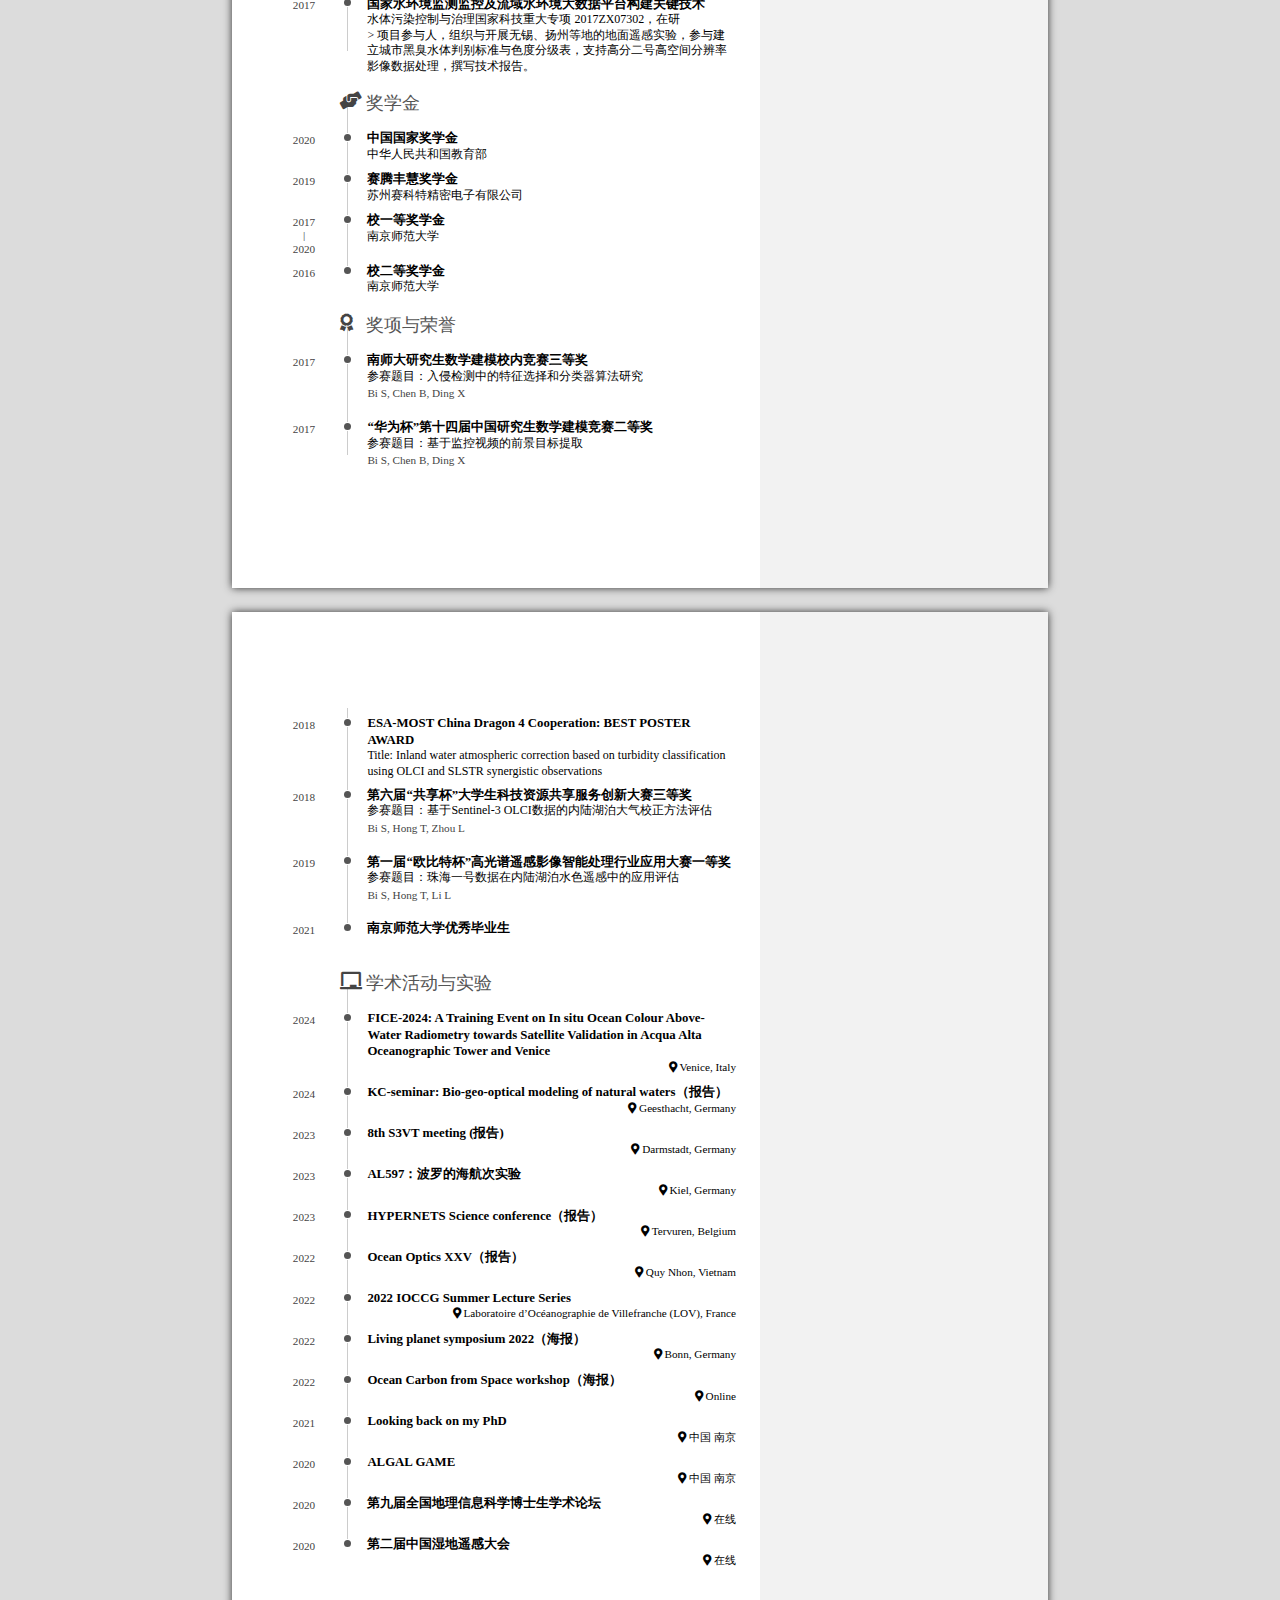
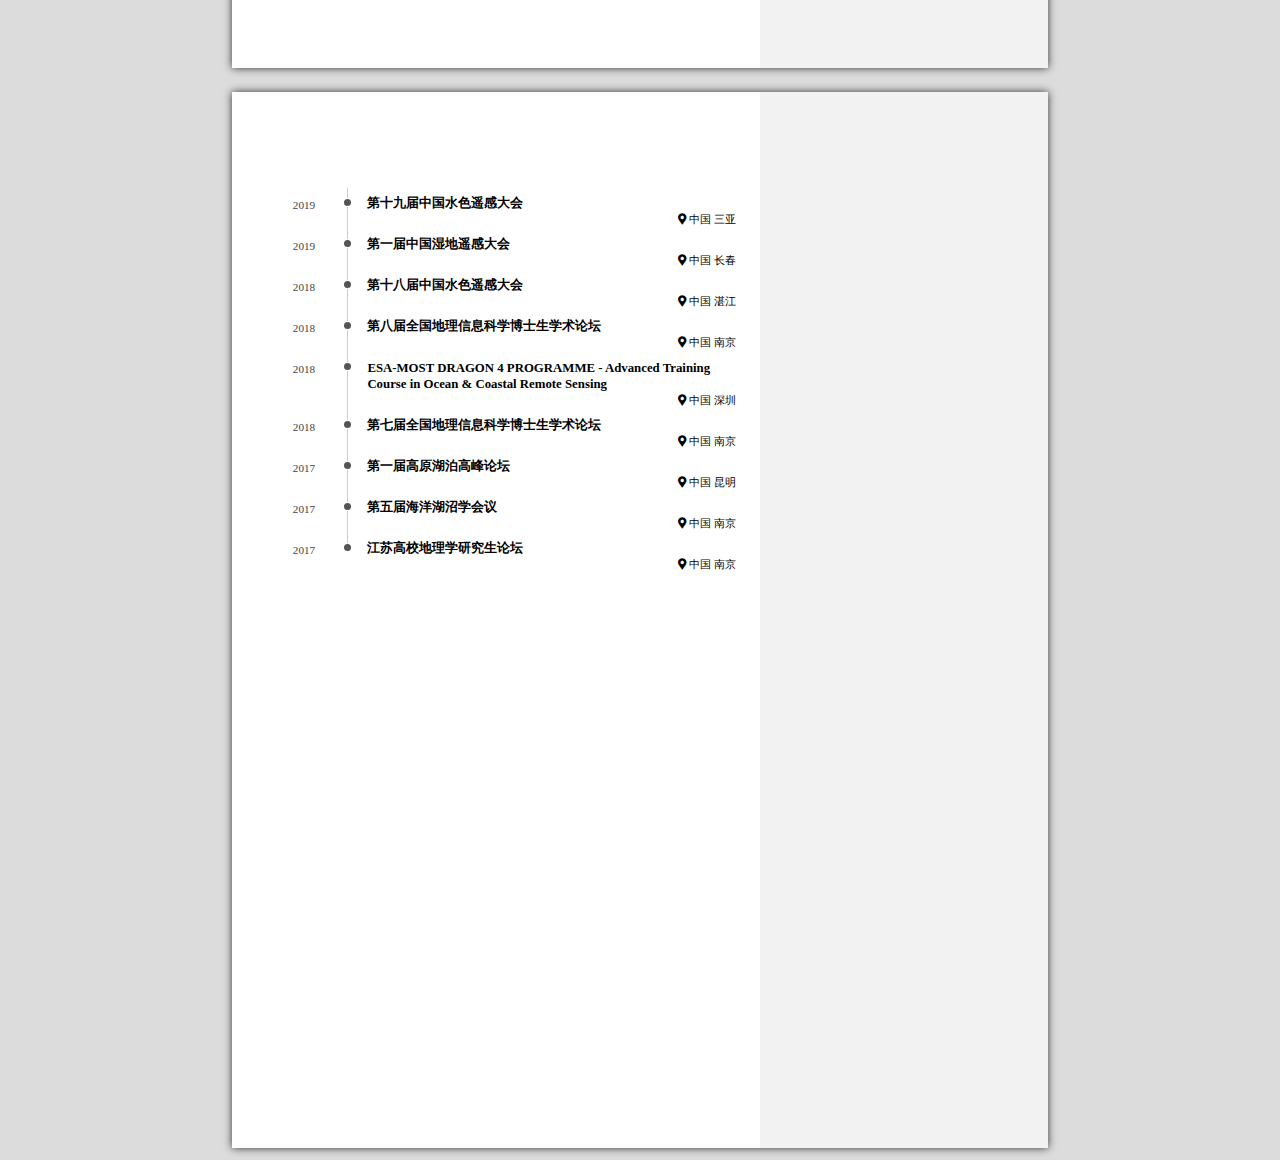
==== commit 95133446: "25.06.2024" ====
--- a/cv_cn.html
+++ b/cv_cn.html
@@ -7,7 +7,7 @@
     <meta name="viewport" content="width=device-width, initial-scale=1">
 
     <meta name="author" content="Shun Bi" />
-    <meta name="date" content="2024-06-19" />
+    <meta name="date" content="2024-06-25" />
     <title>Shun Bi’s resume</title>
 
     
@@ -70,7 +70,7 @@
 <h2>Disclaimer</h2>
 <p><a href="https://github.com/bishun945/CV"><strong>简历</strong></a>由R语言包<a href="https://github.com/rstudio/pagedown"><strong>pagedown</strong></a>制作而成</p>
 <p><a href="https://bishun945.github.io/CV/">在线阅读</a> | <a href="https://raw.githubusercontent.com/bishun945/CV/main/index.pdf">PDF下载</a> | <a href="https://raw.githubusercontent.com/bishun945/CV/main/%E6%AF%95%E9%A1%BA%20%E7%AE%80%E5%8E%86%20%E4%B8%AD%E6%96%87.pdf">中文pdf</a></p>
-<p>更新日期：2024-06-19</p>
+<p>更新日期：2024-06-25</p>
 </div>
 </div>
 <div id="main" class="section level1">
@@ -130,7 +130,7 @@
 <div id="发表论文" class="section level2" data-icon="book">
 <h2>发表论文</h2>
 <div id="holistic-optical-water-type-classification-for-ocean-coastal-and-inland-waters" class="section level3">
-<h3><a href="https://www.researchgate.net/profile/Shun-Bi">Holistic optical water type classification for ocean, coastal, and inland waters</a></h3>
+<h3><a href="https://doi.org/10.1002/lno.12606">Holistic optical water type classification for ocean, coastal, and inland waters</a></h3>
 <p>Limnology and Oceanography, <strong>IF 4.5</strong></p>
 <p>N/A</p>
 <p>2024</p>
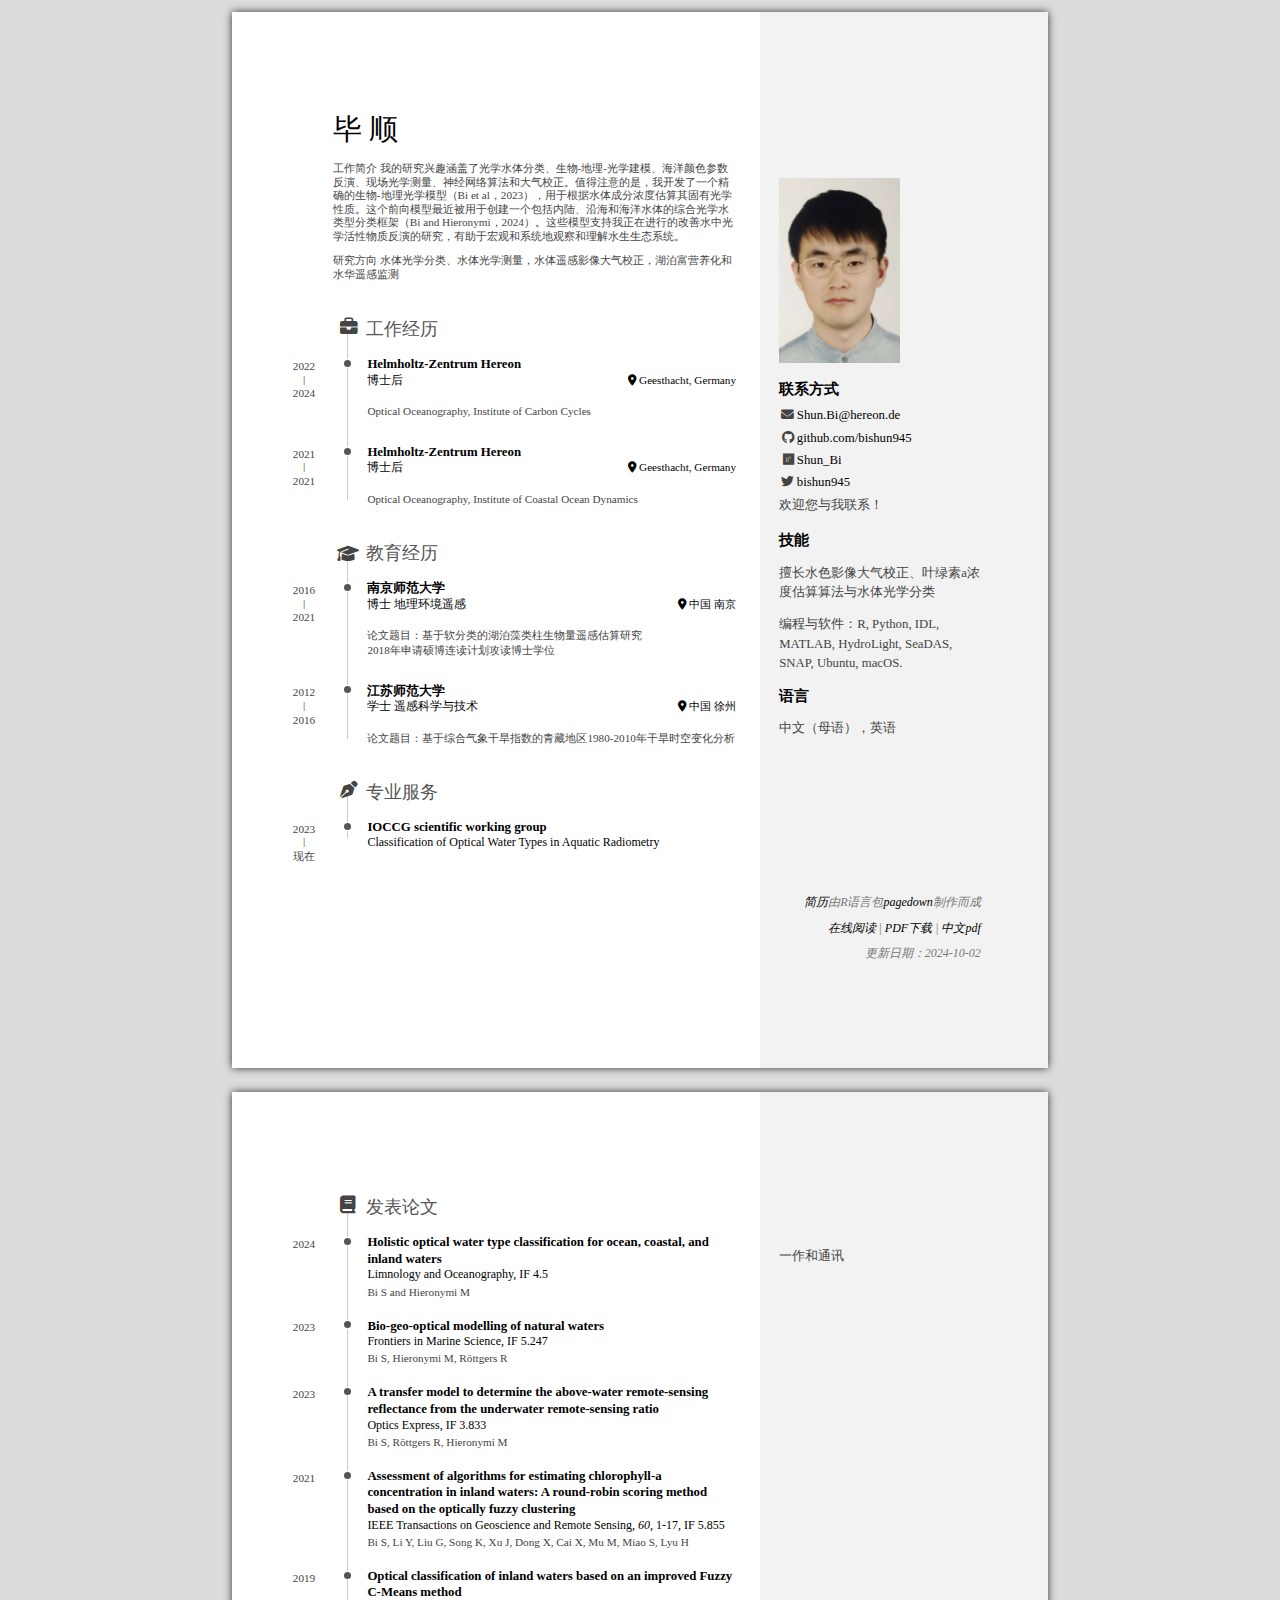
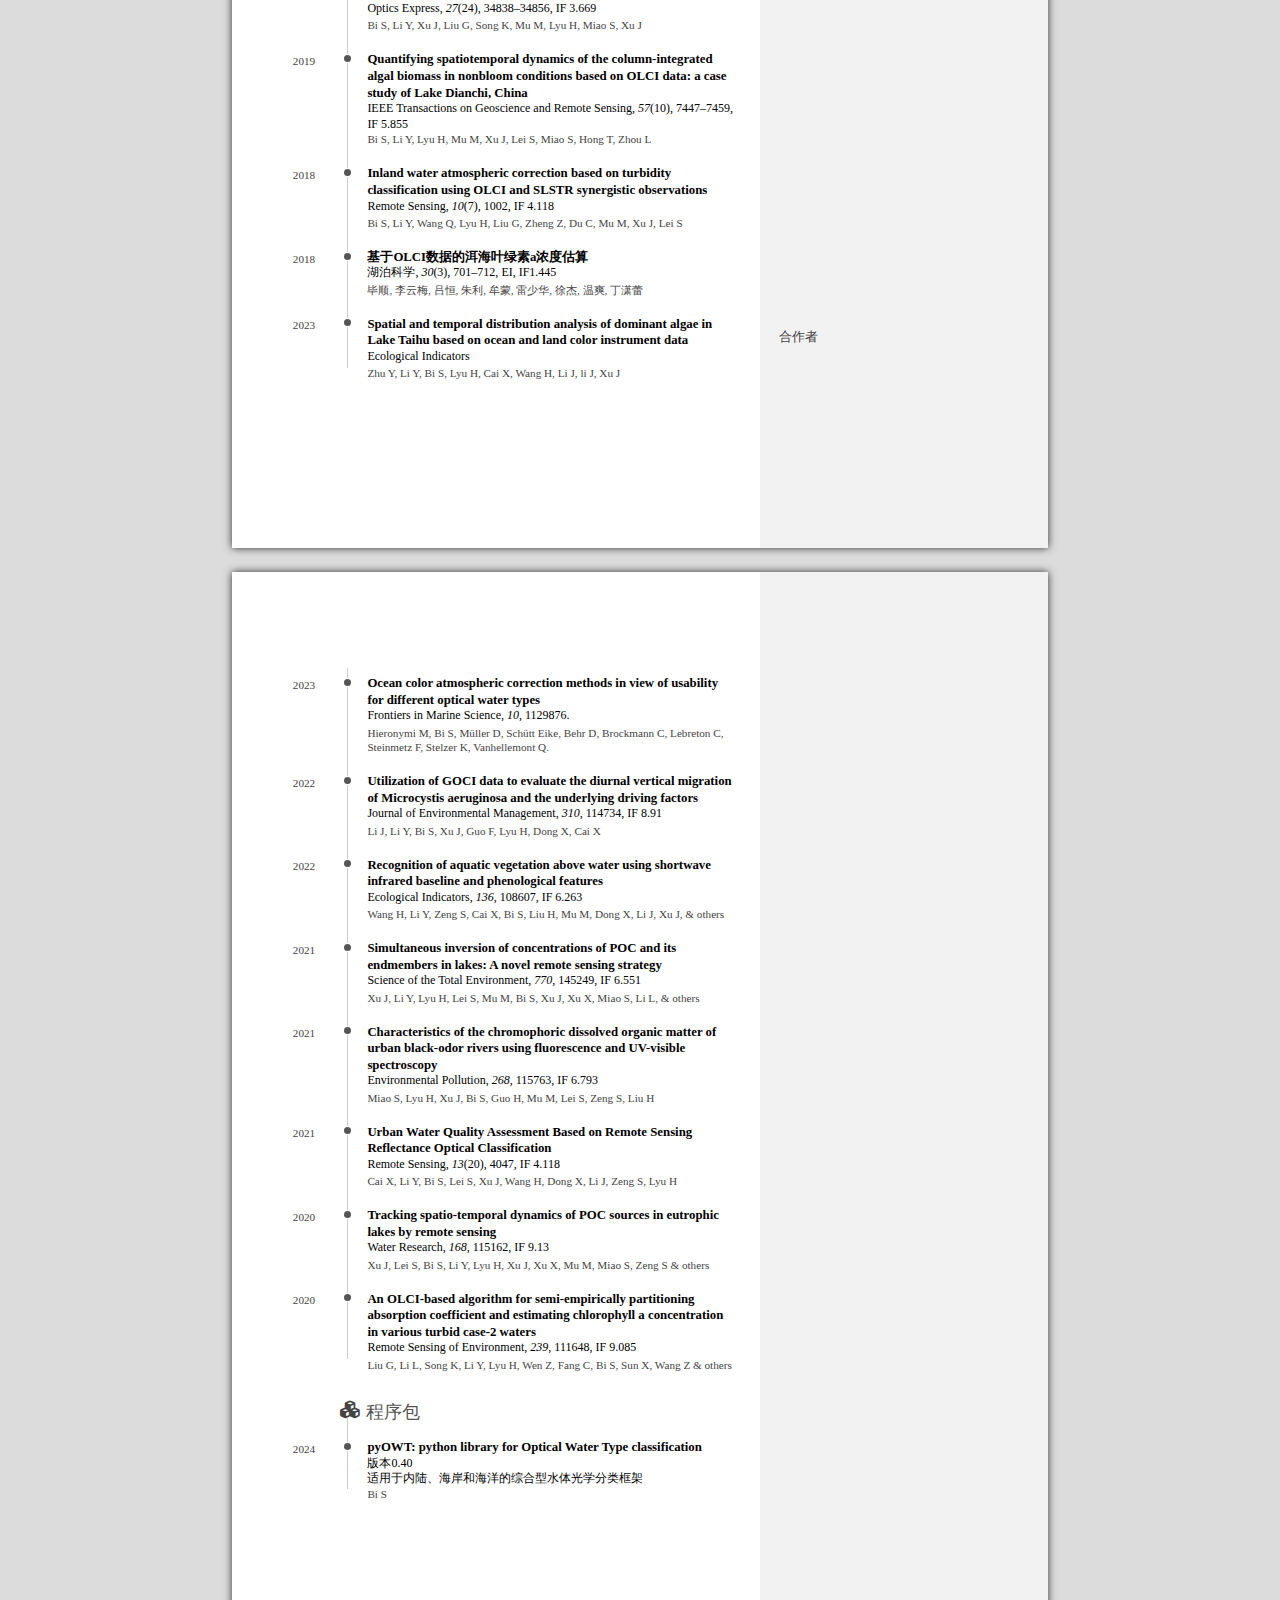
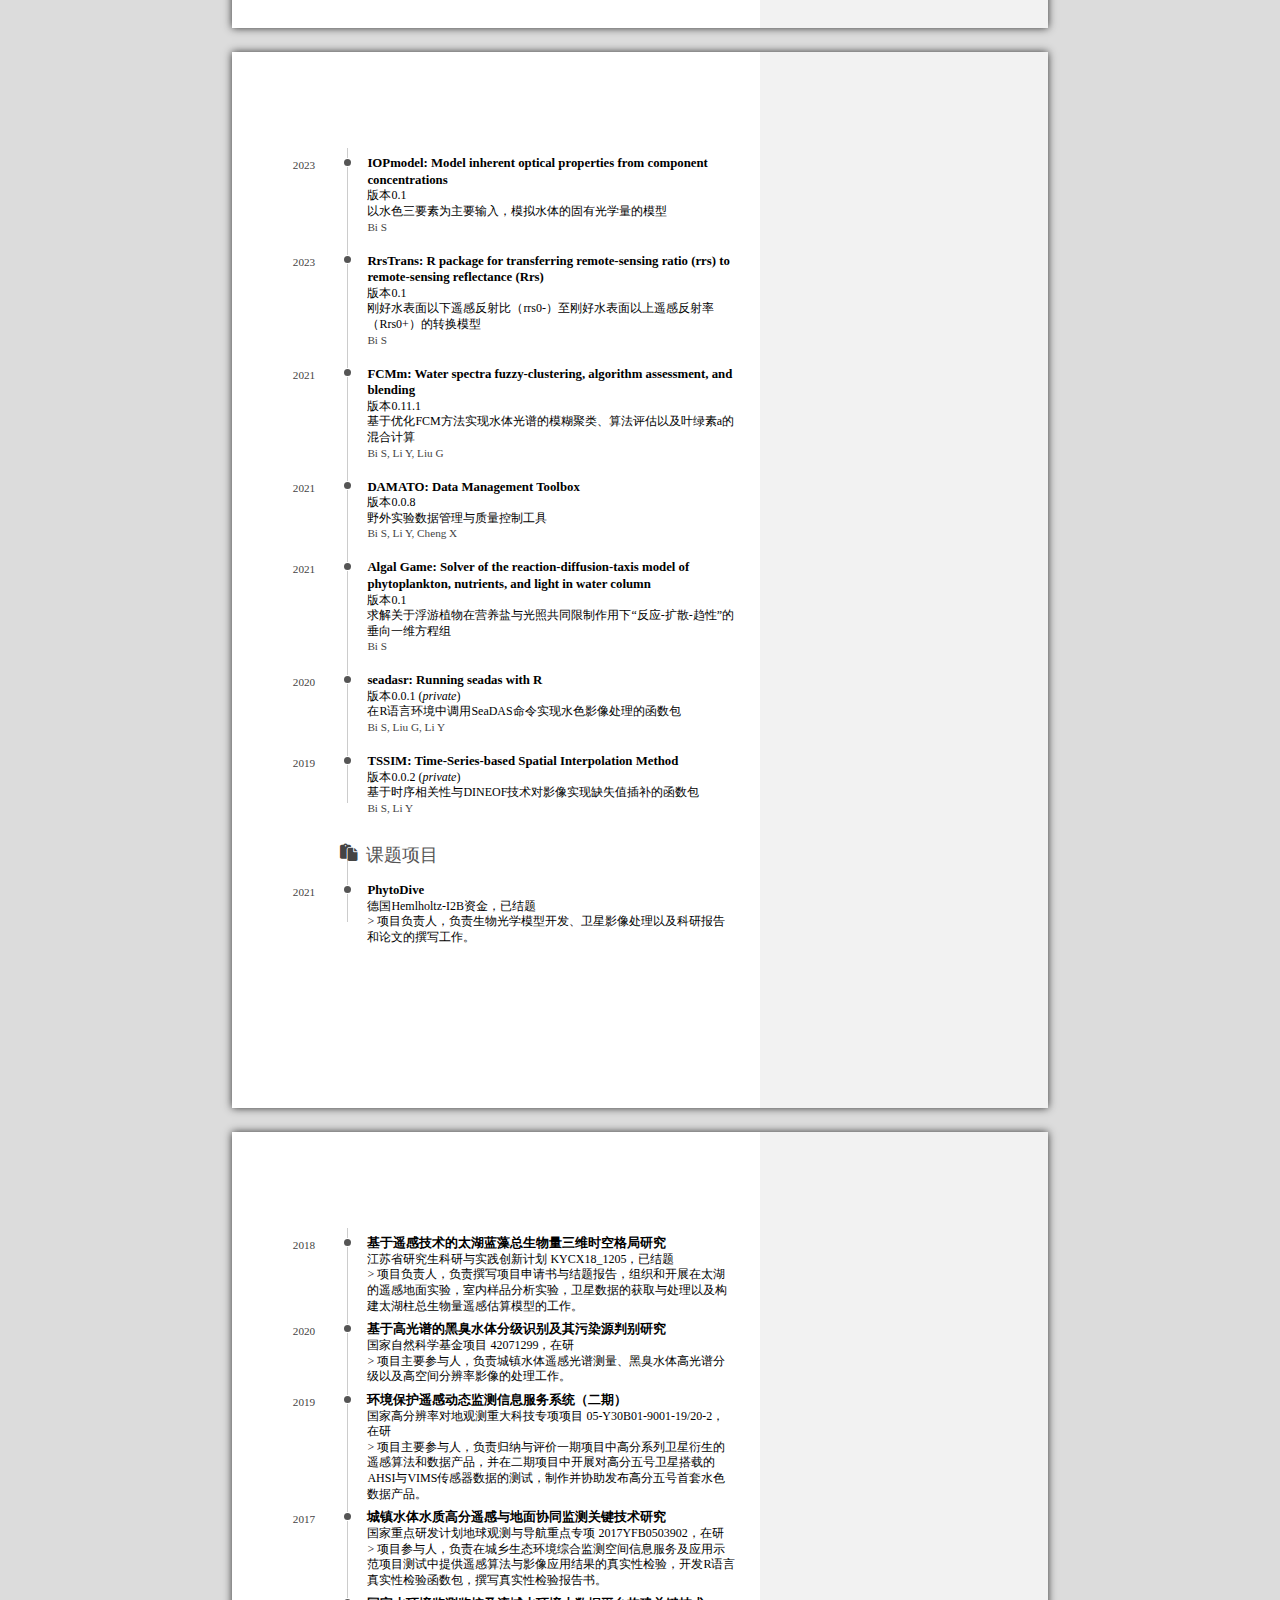
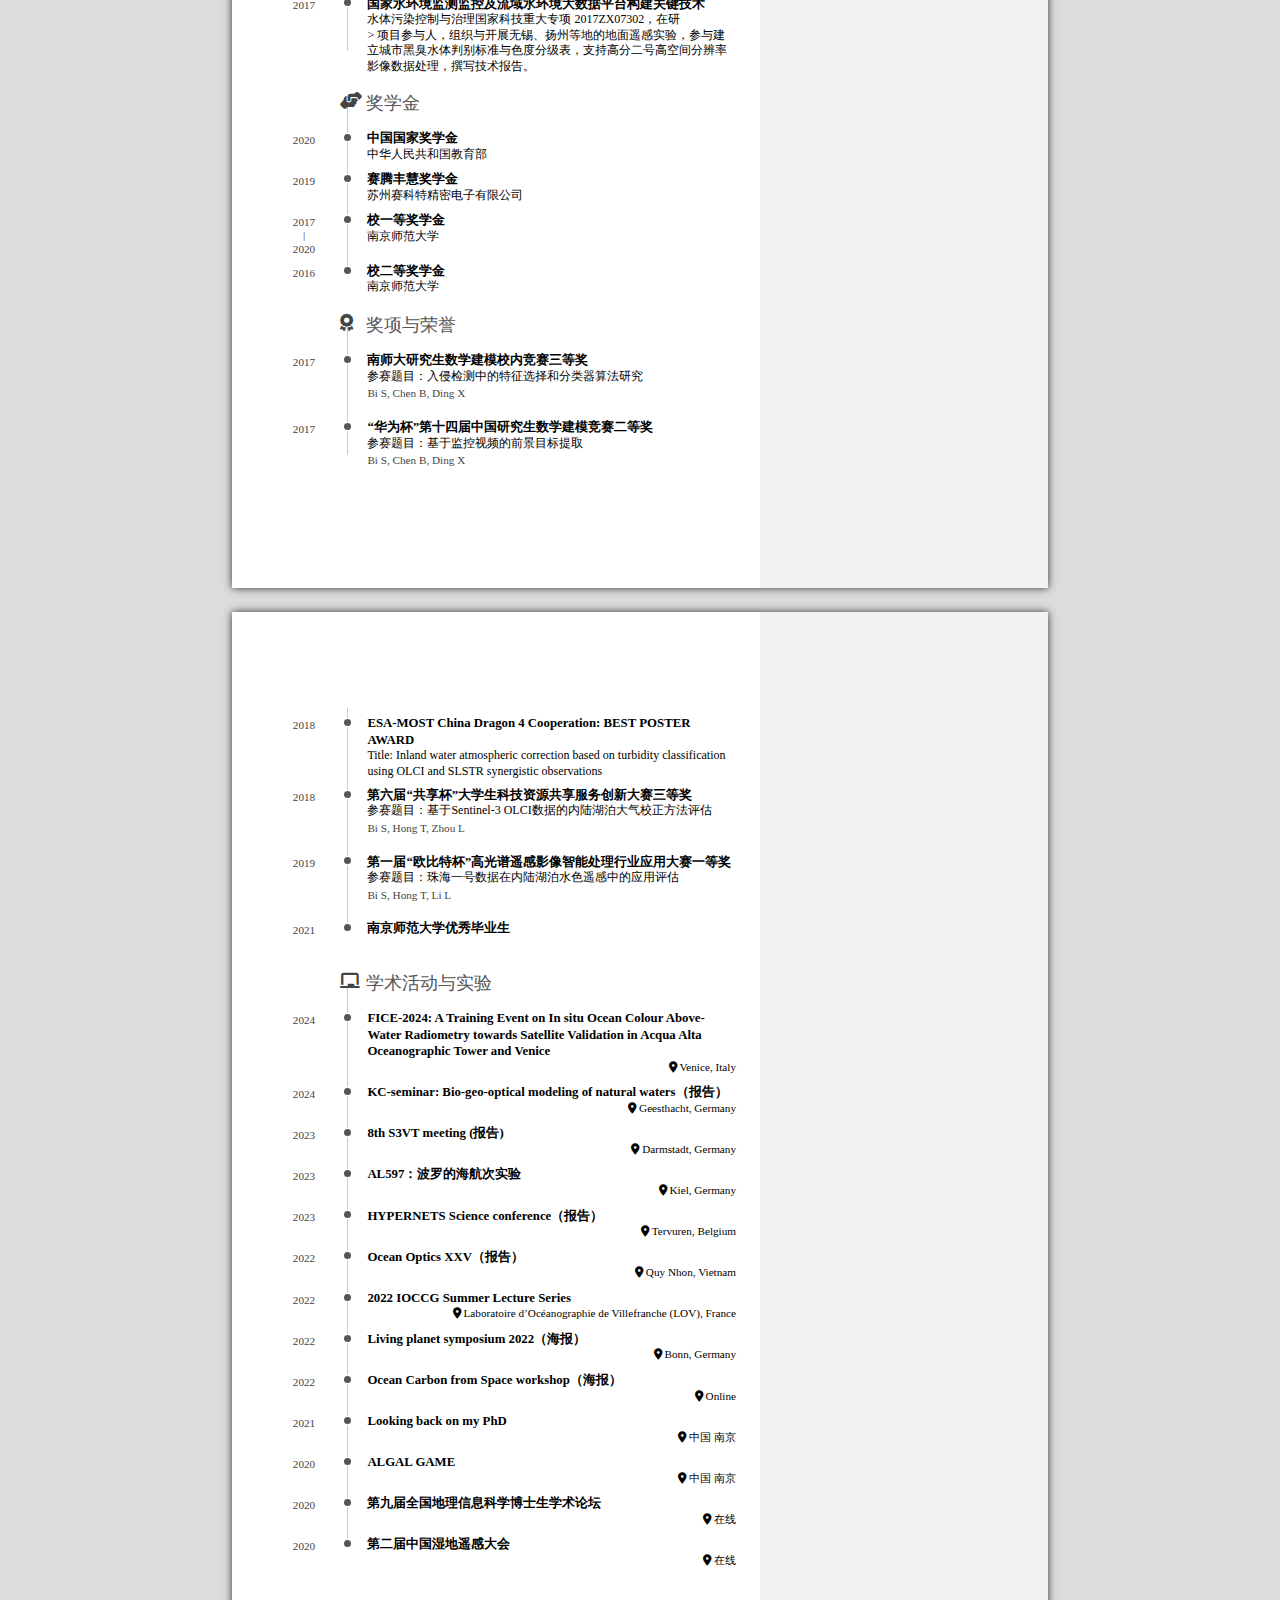
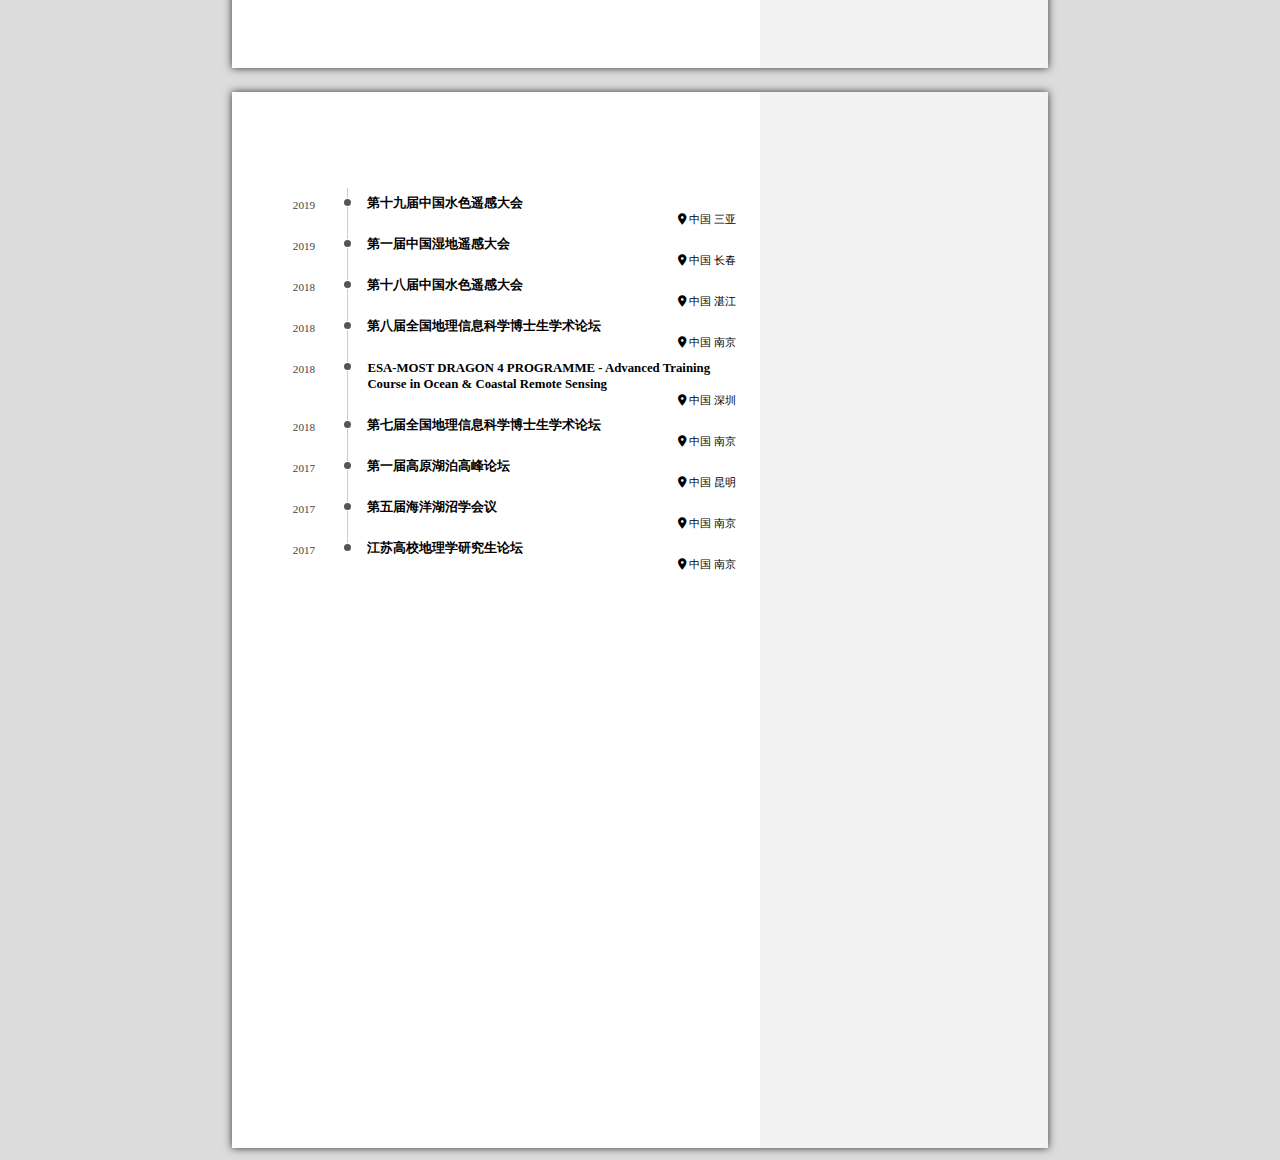
==== commit f95060c9: "02.10.2024" ====
--- a/cv_cn.html
+++ b/cv_cn.html
@@ -7,13 +7,12 @@
     <meta name="viewport" content="width=device-width, initial-scale=1">
 
     <meta name="author" content="Shun Bi" />
-    <meta name="date" content="2024-06-25" />
+    <meta name="date" content="2024-10-02" />
     <title>Shun Bi’s resume</title>
 
     
-        <script src="cv_cn_files/header-attrs-2.20/header-attrs.js"></script>
-        <link href="cv_cn_files/font-awesome-5.1.0/css/all.css" rel="stylesheet" />
-        <link href="cv_cn_files/font-awesome-5.1.0/css/v4-shims.css" rel="stylesheet" />
+        <link href="cv_cn_files/font-awesome-6.4.2/css/all.min.css" rel="stylesheet" />
+        <link href="cv_cn_files/font-awesome-6.4.2/css/v4-shims.min.css" rel="stylesheet" />
         <link href="cv_cn_files/paged-0.20/css/resume.css" rel="stylesheet" />
         <script src="cv_cn_files/paged-0.20/js/config.js"></script>
         <script src="cv_cn_files/paged-0.20/js/paged.js"></script>
@@ -70,16 +69,14 @@
 <h2>Disclaimer</h2>
 <p><a href="https://github.com/bishun945/CV"><strong>简历</strong></a>由R语言包<a href="https://github.com/rstudio/pagedown"><strong>pagedown</strong></a>制作而成</p>
 <p><a href="https://bishun945.github.io/CV/">在线阅读</a> | <a href="https://raw.githubusercontent.com/bishun945/CV/main/index.pdf">PDF下载</a> | <a href="https://raw.githubusercontent.com/bishun945/CV/main/%E6%AF%95%E9%A1%BA%20%E7%AE%80%E5%8E%86%20%E4%B8%AD%E6%96%87.pdf">中文pdf</a></p>
-<p>更新日期：2024-06-25</p>
+<p>更新日期：2024-10-02</p>
 </div>
 </div>
 <div id="main" class="section level1">
 <h1>Main</h1>
 <div id="title" class="section level2">
 <h2>毕 顺</h2>
-<p>
-<strong style="color: red; font-size: 20px;">找工作中！</strong>
-</p>
+<!-- <p><strong style="color: red; font-size: 20px;">找工作中！</strong></p> -->
 <!-- ### Currently seeking new job opportunities! -->
 <p><strong>工作简介</strong> 我的研究兴趣涵盖了光学水体分类、生物-地理-光学建模、海洋颜色参数反演、现场光学测量、神经网络算法和大气校正。值得注意的是，我开发了一个精确的生物-地理光学模型（Bi et al，2023），用于根据水体成分浓度估算其固有光学性质。这个前向模型最近被用于创建一个包括内陆、沿海和海洋水体的综合光学水类型分类框架（Bi and Hieronymi，2024）。这些模型支持我正在进行的改善水中光学活性物质反演的研究，有助于宏观和系统地观察和理解水生生态系统。</p>
 <p><strong>研究方向</strong> 水体光学分类、水体光学测量，水体遥感影像大气校正，湖泊富营养化和水华遥感监测</p>
@@ -90,7 +87,7 @@
 <h3><a href="https://www.hereon.de/institutes/carbon_cycles/index.php.en">Helmholtz-Zentrum Hereon</a></h3>
 <p>博士后</p>
 <p>Geesthacht, Germany</p>
-<p>2022 - 现在</p>
+<p>2022 - 2024</p>
 <p>Optical Oceanography, Institute of Carbon Cycles</p>
 </div>
 <div id="helmholtz-zentrum-hereon-1" class="section level3">
--- a/cv_cn_files/font-awesome-6.4.2/css/all.min.css
+++ b/cv_cn_files/font-awesome-6.4.2/css/all.min.css
@@ -0,0 +1,9 @@
+/*!
+ * Font Awesome Free 6.4.2 by @fontawesome - https://fontawesome.com
+ * License - https://fontawesome.com/license/free (Icons: CC BY 4.0, Fonts: SIL OFL 1.1, Code: MIT License)
+ * Copyright 2023 Fonticons, Inc.
+ */
+.fa{font-family:var(--fa-style-family,"Font Awesome 6 Free");font-weight:var(--fa-style,900)}.fa,.fa-brands,.fa-classic,.fa-regular,.fa-sharp,.fa-solid,.fab,.far,.fas{-moz-osx-font-smoothing:grayscale;-webkit-font-smoothing:antialiased;display:var(--fa-display,inline-block);font-style:normal;font-variant:normal;line-height:1;text-rendering:auto}.fa-classic,.fa-regular,.fa-solid,.far,.fas{font-family:"Font Awesome 6 Free"}.fa-brands,.fab{font-family:"Font Awesome 6 Brands"}.fa-1x{font-size:1em}.fa-2x{font-size:2em}.fa-3x{font-size:3em}.fa-4x{font-size:4em}.fa-5x{font-size:5em}.fa-6x{font-size:6em}.fa-7x{font-size:7em}.fa-8x{font-size:8em}.fa-9x{font-size:9em}.fa-10x{font-size:10em}.fa-2xs{font-size:.625em;line-height:.1em;vertical-align:.225em}.fa-xs{font-size:.75em;line-height:.08333em;vertical-align:.125em}.fa-sm{font-size:.875em;line-height:.07143em;vertical-align:.05357em}.fa-lg{font-size:1.25em;line-height:.05em;vertical-align:-.075em}.fa-xl{font-size:1.5em;line-height:.04167em;vertical-align:-.125em}.fa-2xl{font-size:2em;line-height:.03125em;vertical-align:-.1875em}.fa-fw{text-align:center;width:1.25em}.fa-ul{list-style-type:none;margin-left:var(--fa-li-margin,2.5em);padding-left:0}.fa-ul>li{position:relative}.fa-li{left:calc(var(--fa-li-width, 2em)*-1);position:absolute;text-align:center;width:var(--fa-li-width,2em);line-height:inherit}.fa-border{border-radius:var(--fa-border-radius,.1em);border:var(--fa-border-width,.08em) var(--fa-border-style,solid) var(--fa-border-color,#eee);padding:var(--fa-border-padding,.2em .25em .15em)}.fa-pull-left{float:left;margin-right:var(--fa-pull-margin,.3em)}.fa-pull-right{float:right;margin-left:var(--fa-pull-margin,.3em)}.fa-beat{-webkit-animation-name:fa-beat;animation-name:fa-beat;-webkit-animation-delay:var(--fa-animation-delay,0s);animation-delay:var(--fa-animation-delay,0s);-webkit-animation-direction:var(--fa-animation-direction,normal);animation-direction:var(--fa-animation-direction,normal);-webkit-animation-duration:var(--fa-animation-duration,1s);animation-duration:var(--fa-animation-duration,1s);-webkit-animation-iteration-count:var(--fa-animation-iteration-count,infinite);animation-iteration-count:var(--fa-animation-iteration-count,infinite);-webkit-animation-timing-function:var(--fa-animation-timing,ease-in-out);animation-timing-function:var(--fa-animation-timing,ease-in-out)}.fa-bounce{-webkit-animation-name:fa-bounce;animation-name:fa-bounce;-webkit-animation-delay:var(--fa-animation-delay,0s);animation-delay:var(--fa-animation-delay,0s);-webkit-animation-direction:var(--fa-animation-direction,normal);animation-direction:var(--fa-animation-direction,normal);-webkit-animation-duration:var(--fa-animation-duration,1s);animation-duration:var(--fa-animation-duration,1s);-webkit-animation-iteration-count:var(--fa-animation-iteration-count,infinite);animation-iteration-count:var(--fa-animation-iteration-count,infinite);-webkit-animation-timing-function:var(--fa-animation-timing,cubic-bezier(.28,.84,.42,1));animation-timing-function:var(--fa-animation-timing,cubic-bezier(.28,.84,.42,1))}.fa-fade{-webkit-animation-name:fa-fade;animation-name:fa-fade;-webkit-animation-iteration-count:var(--fa-animation-iteration-count,infinite);animation-iteration-count:var(--fa-animation-iteration-count,infinite);-webkit-animation-timing-function:var(--fa-animation-timing,cubic-bezier(.4,0,.6,1));animation-timing-function:var(--fa-animation-timing,cubic-bezier(.4,0,.6,1))}.fa-beat-fade,.fa-fade{-webkit-animation-delay:var(--fa-animation-delay,0s);animation-delay:var(--fa-animation-delay,0s);-webkit-animation-direction:var(--fa-animation-direction,normal);animation-direction:var(--fa-animation-direction,normal);-webkit-animation-duration:var(--fa-animation-duration,1s);animation-duration:var(--fa-animation-duration,1s)}.fa-beat-fade{-webkit-animation-name:fa-beat-fade;animation-name:fa-beat-fade;-webkit-animation-iteration-count:var(--fa-animation-iteration-count,infinite);animation-iteration-count:var(--fa-animation-iteration-count,infinite);-webkit-animation-timing-function:var(--fa-animation-timing,cubic-bezier(.4,0,.6,1));animation-timing-function:var(--fa-animation-timing,cubic-bezier(.4,0,.6,1))}.fa-flip{-webkit-animation-name:fa-flip;animation-name:fa-flip;-webkit-animation-delay:var(--fa-animation-delay,0s);animation-delay:var(--fa-animation-delay,0s);-webkit-animation-direction:var(--fa-animation-direction,normal);animation-direction:var(--fa-animation-direction,normal);-webkit-animation-duration:var(--fa-animation-duration,1s);animation-duration:var(--fa-animation-duration,1s);-webkit-animation-iteration-count:var(--fa-animation-iteration-count,infinite);animation-iteration-count:var(--fa-animation-iteration-count,infinite);-webkit-animation-timing-function:var(--fa-animation-timing,ease-in-out);animation-timing-function:var(--fa-animation-timing,ease-in-out)}.fa-shake{-webkit-animation-name:fa-shake;animation-name:fa-shake;-webkit-animation-duration:var(--fa-animation-duration,1s);animation-duration:var(--fa-animation-duration,1s);-webkit-animation-iteration-count:var(--fa-animation-iteration-count,infinite);animation-iteration-count:var(--fa-animation-iteration-count,infinite);-webkit-animation-timing-function:var(--fa-animation-timing,linear);animation-timing-function:var(--fa-animation-timing,linear)}.fa-shake,.fa-spin{-webkit-animation-delay:var(--fa-animation-delay,0s);animation-delay:var(--fa-animation-delay,0s);-webkit-animation-direction:var(--fa-animation-direction,normal);animation-direction:var(--fa-animation-direction,normal)}.fa-spin{-webkit-animation-name:fa-spin;animation-name:fa-spin;-webkit-animation-duration:var(--fa-animation-duration,2s);animation-duration:var(--fa-animation-duration,2s);-webkit-animation-iteration-count:var(--fa-animation-iteration-count,infinite);animation-iteration-count:var(--fa-animation-iteration-count,infinite);-webkit-animation-timing-function:var(--fa-animation-timing,linear);animation-timing-function:var(--fa-animation-timing,linear)}.fa-spin-reverse{--fa-animation-direction:reverse}.fa-pulse,.fa-spin-pulse{-webkit-animation-name:fa-spin;animation-name:fa-spin;-webkit-animation-direction:var(--fa-animation-direction,normal);animation-direction:var(--fa-animation-direction,normal);-webkit-animation-duration:var(--fa-animation-duration,1s);animation-duration:var(--fa-animation-duration,1s);-webkit-animation-iteration-count:var(--fa-animation-iteration-count,infinite);animation-iteration-count:var(--fa-animation-iteration-count,infinite);-webkit-animation-timing-function:var(--fa-animation-timing,steps(8));animation-timing-function:var(--fa-animation-timing,steps(8))}@media (prefers-reduced-motion:reduce){.fa-beat,.fa-beat-fade,.fa-bounce,.fa-fade,.fa-flip,.fa-pulse,.fa-shake,.fa-spin,.fa-spin-pulse{-webkit-animation-delay:-1ms;animation-delay:-1ms;-webkit-animation-duration:1ms;animation-duration:1ms;-webkit-animation-iteration-count:1;animation-iteration-count:1;-webkit-transition-delay:0s;transition-delay:0s;-webkit-transition-duration:0s;transition-duration:0s}}@-webkit-keyframes fa-beat{0%,90%{-webkit-transform:scale(1);transform:scale(1)}45%{-webkit-transform:scale(var(--fa-beat-scale,1.25));transform:scale(var(--fa-beat-scale,1.25))}}@keyframes fa-beat{0%,90%{-webkit-transform:scale(1);transform:scale(1)}45%{-webkit-transform:scale(var(--fa-beat-scale,1.25));transform:scale(var(--fa-beat-scale,1.25))}}@-webkit-keyframes fa-bounce{0%{-webkit-transform:scale(1) translateY(0);transform:scale(1) translateY(0)}10%{-webkit-transform:scale(var(--fa-bounce-start-scale-x,1.1),var(--fa-bounce-start-scale-y,.9)) translateY(0);transform:scale(var(--fa-bounce-start-scale-x,1.1),var(--fa-bounce-start-scale-y,.9)) translateY(0)}30%{-webkit-transform:scale(var(--fa-bounce-jump-scale-x,.9),var(--fa-bounce-jump-scale-y,1.1)) translateY(var(--fa-bounce-height,-.5em));transform:scale(var(--fa-bounce-jump-scale-x,.9),var(--fa-bounce-jump-scale-y,1.1)) translateY(var(--fa-bounce-height,-.5em))}50%{-webkit-transform:scale(var(--fa-bounce-land-scale-x,1.05),var(--fa-bounce-land-scale-y,.95)) translateY(0);transform:scale(var(--fa-bounce-land-scale-x,1.05),var(--fa-bounce-land-scale-y,.95)) translateY(0)}57%{-webkit-transform:scale(1) translateY(var(--fa-bounce-rebound,-.125em));transform:scale(1) translateY(var(--fa-bounce-rebound,-.125em))}64%{-webkit-transform:scale(1) translateY(0);transform:scale(1) translateY(0)}to{-webkit-transform:scale(1) translateY(0);transform:scale(1) translateY(0)}}@keyframes fa-bounce{0%{-webkit-transform:scale(1) translateY(0);transform:scale(1) translateY(0)}10%{-webkit-transform:scale(var(--fa-bounce-start-scale-x,1.1),var(--fa-bounce-start-scale-y,.9)) translateY(0);transform:scale(var(--fa-bounce-start-scale-x,1.1),var(--fa-bounce-start-scale-y,.9)) translateY(0)}30%{-webkit-transform:scale(var(--fa-bounce-jump-scale-x,.9),var(--fa-bounce-jump-scale-y,1.1)) translateY(var(--fa-bounce-height,-.5em));transform:scale(var(--fa-bounce-jump-scale-x,.9),var(--fa-bounce-jump-scale-y,1.1)) translateY(var(--fa-bounce-height,-.5em))}50%{-webkit-transform:scale(var(--fa-bounce-land-scale-x,1.05),var(--fa-bounce-land-scale-y,.95)) translateY(0);transform:scale(var(--fa-bounce-land-scale-x,1.05),var(--fa-bounce-land-scale-y,.95)) translateY(0)}57%{-webkit-transform:scale(1) translateY(var(--fa-bounce-rebound,-.125em));transform:scale(1) translateY(var(--fa-bounce-rebound,-.125em))}64%{-webkit-transform:scale(1) translateY(0);transform:scale(1) translateY(0)}to{-webkit-transform:scale(1) translateY(0);transform:scale(1) translateY(0)}}@-webkit-keyframes fa-fade{50%{opacity:var(--fa-fade-opacity,.4)}}@keyframes fa-fade{50%{opacity:var(--fa-fade-opacity,.4)}}@-webkit-keyframes fa-beat-fade{0%,to{opacity:var(--fa-beat-fade-opacity,.4);-webkit-transform:scale(1);transform:scale(1)}50%{opacity:1;-webkit-transform:scale(var(--fa-beat-fade-scale,1.125));transform:scale(var(--fa-beat-fade-scale,1.125))}}@keyframes fa-beat-fade{0%,to{opacity:var(--fa-beat-fade-opacity,.4);-webkit-transform:scale(1);transform:scale(1)}50%{opacity:1;-webkit-transform:scale(var(--fa-beat-fade-scale,1.125));transform:scale(var(--fa-beat-fade-scale,1.125))}}@-webkit-keyframes fa-flip{50%{-webkit-transform:rotate3d(var(--fa-flip-x,0),var(--fa-flip-y,1),var(--fa-flip-z,0),var(--fa-flip-angle,-180deg));transform:rotate3d(var(--fa-flip-x,0),var(--fa-flip-y,1),var(--fa-flip-z,0),var(--fa-flip-angle,-180deg))}}@keyframes fa-flip{50%{-webkit-transform:rotate3d(var(--fa-flip-x,0),var(--fa-flip-y,1),var(--fa-flip-z,0),var(--fa-flip-angle,-180deg));transform:rotate3d(var(--fa-flip-x,0),var(--fa-flip-y,1),var(--fa-flip-z,0),var(--fa-flip-angle,-180deg))}}@-webkit-keyframes fa-shake{0%{-webkit-transform:rotate(-15deg);transform:rotate(-15deg)}4%{-webkit-transform:rotate(15deg);transform:rotate(15deg)}8%,24%{-webkit-transform:rotate(-18deg);transform:rotate(-18deg)}12%,28%{-webkit-transform:rotate(18deg);transform:rotate(18deg)}16%{-webkit-transform:rotate(-22deg);transform:rotate(-22deg)}20%{-webkit-transform:rotate(22deg);transform:rotate(22deg)}32%{-webkit-transform:rotate(-12deg);transform:rotate(-12deg)}36%{-webkit-transform:rotate(12deg);transform:rotate(12deg)}40%,to{-webkit-transform:rotate(0deg);transform:rotate(0deg)}}@keyframes fa-shake{0%{-webkit-transform:rotate(-15deg);transform:rotate(-15deg)}4%{-webkit-transform:rotate(15deg);transform:rotate(15deg)}8%,24%{-webkit-transform:rotate(-18deg);transform:rotate(-18deg)}12%,28%{-webkit-transform:rotate(18deg);transform:rotate(18deg)}16%{-webkit-transform:rotate(-22deg);transform:rotate(-22deg)}20%{-webkit-transform:rotate(22deg);transform:rotate(22deg)}32%{-webkit-transform:rotate(-12deg);transform:rotate(-12deg)}36%{-webkit-transform:rotate(12deg);transform:rotate(12deg)}40%,to{-webkit-transform:rotate(0deg);transform:rotate(0deg)}}@-webkit-keyframes fa-spin{0%{-webkit-transform:rotate(0deg);transform:rotate(0deg)}to{-webkit-transform:rotate(1turn);transform:rotate(1turn)}}@keyframes fa-spin{0%{-webkit-transform:rotate(0deg);transform:rotate(0deg)}to{-webkit-transform:rotate(1turn);transform:rotate(1turn)}}.fa-rotate-90{-webkit-transform:rotate(90deg);transform:rotate(90deg)}.fa-rotate-180{-webkit-transform:rotate(180deg);transform:rotate(180deg)}.fa-rotate-270{-webkit-transform:rotate(270deg);transform:rotate(270deg)}.fa-flip-horizontal{-webkit-transform:scaleX(-1);transform:scaleX(-1)}.fa-flip-vertical{-webkit-transform:scaleY(-1);transform:scaleY(-1)}.fa-flip-both,.fa-flip-horizontal.fa-flip-vertical{-webkit-transform:scale(-1);transform:scale(-1)}.fa-rotate-by{-webkit-transform:rotate(var(--fa-rotate-angle,none));transform:rotate(var(--fa-rotate-angle,none))}.fa-stack{display:inline-block;height:2em;line-height:2em;position:relative;vertical-align:middle;width:2.5em}.fa-stack-1x,.fa-stack-2x{left:0;position:absolute;text-align:center;width:100%;z-index:var(--fa-stack-z-index,auto)}.fa-stack-1x{line-height:inherit}.fa-stack-2x{font-size:2em}.fa-inverse{color:var(--fa-inverse,#fff)}
+
+.fa-0:before{content:"\30"}.fa-1:before{content:"\31"}.fa-2:before{content:"\32"}.fa-3:before{content:"\33"}.fa-4:before{content:"\34"}.fa-5:before{content:"\35"}.fa-6:before{content:"\36"}.fa-7:before{content:"\37"}.fa-8:before{content:"\38"}.fa-9:before{content:"\39"}.fa-fill-drip:before{content:"\f576"}.fa-arrows-to-circle:before{content:"\e4bd"}.fa-chevron-circle-right:before,.fa-circle-chevron-right:before{content:"\f138"}.fa-at:before{content:"\40"}.fa-trash-alt:before,.fa-trash-can:before{content:"\f2ed"}.fa-text-height:before{content:"\f034"}.fa-user-times:before,.fa-user-xmark:before{content:"\f235"}.fa-stethoscope:before{content:"\f0f1"}.fa-comment-alt:before,.fa-message:before{content:"\f27a"}.fa-info:before{content:"\f129"}.fa-compress-alt:before,.fa-down-left-and-up-right-to-center:before{content:"\f422"}.fa-explosion:before{content:"\e4e9"}.fa-file-alt:before,.fa-file-lines:before,.fa-file-text:before{content:"\f15c"}.fa-wave-square:before{content:"\f83e"}.fa-ring:before{content:"\f70b"}.fa-building-un:before{content:"\e4d9"}.fa-dice-three:before{content:"\f527"}.fa-calendar-alt:before,.fa-calendar-days:before{content:"\f073"}.fa-anchor-circle-check:before{content:"\e4aa"}.fa-building-circle-arrow-right:before{content:"\e4d1"}.fa-volleyball-ball:before,.fa-volleyball:before{content:"\f45f"}.fa-arrows-up-to-line:before{content:"\e4c2"}.fa-sort-desc:before,.fa-sort-down:before{content:"\f0dd"}.fa-circle-minus:before,.fa-minus-circle:before{content:"\f056"}.fa-door-open:before{content:"\f52b"}.fa-right-from-bracket:before,.fa-sign-out-alt:before{content:"\f2f5"}.fa-atom:before{content:"\f5d2"}.fa-soap:before{content:"\e06e"}.fa-heart-music-camera-bolt:before,.fa-icons:before{content:"\f86d"}.fa-microphone-alt-slash:before,.fa-microphone-lines-slash:before{content:"\f539"}.fa-bridge-circle-check:before{content:"\e4c9"}.fa-pump-medical:before{content:"\e06a"}.fa-fingerprint:before{content:"\f577"}.fa-hand-point-right:before{content:"\f0a4"}.fa-magnifying-glass-location:before,.fa-search-location:before{content:"\f689"}.fa-forward-step:before,.fa-step-forward:before{content:"\f051"}.fa-face-smile-beam:before,.fa-smile-beam:before{content:"\f5b8"}.fa-flag-checkered:before{content:"\f11e"}.fa-football-ball:before,.fa-football:before{content:"\f44e"}.fa-school-circle-exclamation:before{content:"\e56c"}.fa-crop:before{content:"\f125"}.fa-angle-double-down:before,.fa-angles-down:before{content:"\f103"}.fa-users-rectangle:before{content:"\e594"}.fa-people-roof:before{content:"\e537"}.fa-people-line:before{content:"\e534"}.fa-beer-mug-empty:before,.fa-beer:before{content:"\f0fc"}.fa-diagram-predecessor:before{content:"\e477"}.fa-arrow-up-long:before,.fa-long-arrow-up:before{content:"\f176"}.fa-burn:before,.fa-fire-flame-simple:before{content:"\f46a"}.fa-male:before,.fa-person:before{content:"\f183"}.fa-laptop:before{content:"\f109"}.fa-file-csv:before{content:"\f6dd"}.fa-menorah:before{content:"\f676"}.fa-truck-plane:before{content:"\e58f"}.fa-record-vinyl:before{content:"\f8d9"}.fa-face-grin-stars:before,.fa-grin-stars:before{content:"\f587"}.fa-bong:before{content:"\f55c"}.fa-pastafarianism:before,.fa-spaghetti-monster-flying:before{content:"\f67b"}.fa-arrow-down-up-across-line:before{content:"\e4af"}.fa-spoon:before,.fa-utensil-spoon:before{content:"\f2e5"}.fa-jar-wheat:before{content:"\e517"}.fa-envelopes-bulk:before,.fa-mail-bulk:before{content:"\f674"}.fa-file-circle-exclamation:before{content:"\e4eb"}.fa-circle-h:before,.fa-hospital-symbol:before{content:"\f47e"}.fa-pager:before{content:"\f815"}.fa-address-book:before,.fa-contact-book:before{content:"\f2b9"}.fa-strikethrough:before{content:"\f0cc"}.fa-k:before{content:"\4b"}.fa-landmark-flag:before{content:"\e51c"}.fa-pencil-alt:before,.fa-pencil:before{content:"\f303"}.fa-backward:before{content:"\f04a"}.fa-caret-right:before{content:"\f0da"}.fa-comments:before{content:"\f086"}.fa-file-clipboard:before,.fa-paste:before{content:"\f0ea"}.fa-code-pull-request:before{content:"\e13c"}.fa-clipboard-list:before{content:"\f46d"}.fa-truck-loading:before,.fa-truck-ramp-box:before{content:"\f4de"}.fa-user-check:before{content:"\f4fc"}.fa-vial-virus:before{content:"\e597"}.fa-sheet-plastic:before{content:"\e571"}.fa-blog:before{content:"\f781"}.fa-user-ninja:before{content:"\f504"}.fa-person-arrow-up-from-line:before{content:"\e539"}.fa-scroll-torah:before,.fa-torah:before{content:"\f6a0"}.fa-broom-ball:before,.fa-quidditch-broom-ball:before,.fa-quidditch:before{content:"\f458"}.fa-toggle-off:before{content:"\f204"}.fa-archive:before,.fa-box-archive:before{content:"\f187"}.fa-person-drowning:before{content:"\e545"}.fa-arrow-down-9-1:before,.fa-sort-numeric-desc:before,.fa-sort-numeric-down-alt:before{content:"\f886"}.fa-face-grin-tongue-squint:before,.fa-grin-tongue-squint:before{content:"\f58a"}.fa-spray-can:before{content:"\f5bd"}.fa-truck-monster:before{content:"\f63b"}.fa-w:before{content:"\57"}.fa-earth-africa:before,.fa-globe-africa:before{content:"\f57c"}.fa-rainbow:before{content:"\f75b"}.fa-circle-notch:before{content:"\f1ce"}.fa-tablet-alt:before,.fa-tablet-screen-button:before{content:"\f3fa"}.fa-paw:before{content:"\f1b0"}.fa-cloud:before{content:"\f0c2"}.fa-trowel-bricks:before{content:"\e58a"}.fa-face-flushed:before,.fa-flushed:before{content:"\f579"}.fa-hospital-user:before{content:"\f80d"}.fa-tent-arrow-left-right:before{content:"\e57f"}.fa-gavel:before,.fa-legal:before{content:"\f0e3"}.fa-binoculars:before{content:"\f1e5"}.fa-microphone-slash:before{content:"\f131"}.fa-box-tissue:before{content:"\e05b"}.fa-motorcycle:before{content:"\f21c"}.fa-bell-concierge:before,.fa-concierge-bell:before{content:"\f562"}.fa-pen-ruler:before,.fa-pencil-ruler:before{content:"\f5ae"}.fa-people-arrows-left-right:before,.fa-people-arrows:before{content:"\e068"}.fa-mars-and-venus-burst:before{content:"\e523"}.fa-caret-square-right:before,.fa-square-caret-right:before{content:"\f152"}.fa-cut:before,.fa-scissors:before{content:"\f0c4"}.fa-sun-plant-wilt:before{content:"\e57a"}.fa-toilets-portable:before{content:"\e584"}.fa-hockey-puck:before{content:"\f453"}.fa-table:before{content:"\f0ce"}.fa-magnifying-glass-arrow-right:before{content:"\e521"}.fa-digital-tachograph:before,.fa-tachograph-digital:before{content:"\f566"}.fa-users-slash:before{content:"\e073"}.fa-clover:before{content:"\e139"}.fa-mail-reply:before,.fa-reply:before{content:"\f3e5"}.fa-star-and-crescent:before{content:"\f699"}.fa-house-fire:before{content:"\e50c"}.fa-minus-square:before,.fa-square-minus:before{content:"\f146"}.fa-helicopter:before{content:"\f533"}.fa-compass:before{content:"\f14e"}.fa-caret-square-down:before,.fa-square-caret-down:before{content:"\f150"}.fa-file-circle-question:before{content:"\e4ef"}.fa-laptop-code:before{content:"\f5fc"}.fa-swatchbook:before{content:"\f5c3"}.fa-prescription-bottle:before{content:"\f485"}.fa-bars:before,.fa-navicon:before{content:"\f0c9"}.fa-people-group:before{content:"\e533"}.fa-hourglass-3:before,.fa-hourglass-end:before{content:"\f253"}.fa-heart-broken:before,.fa-heart-crack:before{content:"\f7a9"}.fa-external-link-square-alt:before,.fa-square-up-right:before{content:"\f360"}.fa-face-kiss-beam:before,.fa-kiss-beam:before{content:"\f597"}.fa-film:before{content:"\f008"}.fa-ruler-horizontal:before{content:"\f547"}.fa-people-robbery:before{content:"\e536"}.fa-lightbulb:before{content:"\f0eb"}.fa-caret-left:before{content:"\f0d9"}.fa-circle-exclamation:before,.fa-exclamation-circle:before{content:"\f06a"}.fa-school-circle-xmark:before{content:"\e56d"}.fa-arrow-right-from-bracket:before,.fa-sign-out:before{content:"\f08b"}.fa-chevron-circle-down:before,.fa-circle-chevron-down:before{content:"\f13a"}.fa-unlock-alt:before,.fa-unlock-keyhole:before{content:"\f13e"}.fa-cloud-showers-heavy:before{content:"\f740"}.fa-headphones-alt:before,.fa-headphones-simple:before{content:"\f58f"}.fa-sitemap:before{content:"\f0e8"}.fa-circle-dollar-to-slot:before,.fa-donate:before{content:"\f4b9"}.fa-memory:before{content:"\f538"}.fa-road-spikes:before{content:"\e568"}.fa-fire-burner:before{content:"\e4f1"}.fa-flag:before{content:"\f024"}.fa-hanukiah:before{content:"\f6e6"}.fa-feather:before{content:"\f52d"}.fa-volume-down:before,.fa-volume-low:before{content:"\f027"}.fa-comment-slash:before{content:"\f4b3"}.fa-cloud-sun-rain:before{content:"\f743"}.fa-compress:before{content:"\f066"}.fa-wheat-alt:before,.fa-wheat-awn:before{content:"\e2cd"}.fa-ankh:before{content:"\f644"}.fa-hands-holding-child:before{content:"\e4fa"}.fa-asterisk:before{content:"\2a"}.fa-check-square:before,.fa-square-check:before{content:"\f14a"}.fa-peseta-sign:before{content:"\e221"}.fa-header:before,.fa-heading:before{content:"\f1dc"}.fa-ghost:before{content:"\f6e2"}.fa-list-squares:before,.fa-list:before{content:"\f03a"}.fa-phone-square-alt:before,.fa-square-phone-flip:before{content:"\f87b"}.fa-cart-plus:before{content:"\f217"}.fa-gamepad:before{content:"\f11b"}.fa-circle-dot:before,.fa-dot-circle:before{content:"\f192"}.fa-dizzy:before,.fa-face-dizzy:before{content:"\f567"}.fa-egg:before{content:"\f7fb"}.fa-house-medical-circle-xmark:before{content:"\e513"}.fa-campground:before{content:"\f6bb"}.fa-folder-plus:before{content:"\f65e"}.fa-futbol-ball:before,.fa-futbol:before,.fa-soccer-ball:before{content:"\f1e3"}.fa-paint-brush:before,.fa-paintbrush:before{content:"\f1fc"}.fa-lock:before{content:"\f023"}.fa-gas-pump:before{content:"\f52f"}.fa-hot-tub-person:before,.fa-hot-tub:before{content:"\f593"}.fa-map-location:before,.fa-map-marked:before{content:"\f59f"}.fa-house-flood-water:before{content:"\e50e"}.fa-tree:before{content:"\f1bb"}.fa-bridge-lock:before{content:"\e4cc"}.fa-sack-dollar:before{content:"\f81d"}.fa-edit:before,.fa-pen-to-square:before{content:"\f044"}.fa-car-side:before{content:"\f5e4"}.fa-share-alt:before,.fa-share-nodes:before{content:"\f1e0"}.fa-heart-circle-minus:before{content:"\e4ff"}.fa-hourglass-2:before,.fa-hourglass-half:before{content:"\f252"}.fa-microscope:before{content:"\f610"}.fa-sink:before{content:"\e06d"}.fa-bag-shopping:before,.fa-shopping-bag:before{content:"\f290"}.fa-arrow-down-z-a:before,.fa-sort-alpha-desc:before,.fa-sort-alpha-down-alt:before{content:"\f881"}.fa-mitten:before{content:"\f7b5"}.fa-person-rays:before{content:"\e54d"}.fa-users:before{content:"\f0c0"}.fa-eye-slash:before{content:"\f070"}.fa-flask-vial:before{content:"\e4f3"}.fa-hand-paper:before,.fa-hand:before{content:"\f256"}.fa-om:before{content:"\f679"}.fa-worm:before{content:"\e599"}.fa-house-circle-xmark:before{content:"\e50b"}.fa-plug:before{content:"\f1e6"}.fa-chevron-up:before{content:"\f077"}.fa-hand-spock:before{content:"\f259"}.fa-stopwatch:before{content:"\f2f2"}.fa-face-kiss:before,.fa-kiss:before{content:"\f596"}.fa-bridge-circle-xmark:before{content:"\e4cb"}.fa-face-grin-tongue:before,.fa-grin-tongue:before{content:"\f589"}.fa-chess-bishop:before{content:"\f43a"}.fa-face-grin-wink:before,.fa-grin-wink:before{content:"\f58c"}.fa-deaf:before,.fa-deafness:before,.fa-ear-deaf:before,.fa-hard-of-hearing:before{content:"\f2a4"}.fa-road-circle-check:before{content:"\e564"}.fa-dice-five:before{content:"\f523"}.fa-rss-square:before,.fa-square-rss:before{content:"\f143"}.fa-land-mine-on:before{content:"\e51b"}.fa-i-cursor:before{content:"\f246"}.fa-stamp:before{content:"\f5bf"}.fa-stairs:before{content:"\e289"}.fa-i:before{content:"\49"}.fa-hryvnia-sign:before,.fa-hryvnia:before{content:"\f6f2"}.fa-pills:before{content:"\f484"}.fa-face-grin-wide:before,.fa-grin-alt:before{content:"\f581"}.fa-tooth:before{content:"\f5c9"}.fa-v:before{content:"\56"}.fa-bangladeshi-taka-sign:before{content:"\e2e6"}.fa-bicycle:before{content:"\f206"}.fa-rod-asclepius:before,.fa-rod-snake:before,.fa-staff-aesculapius:before,.fa-staff-snake:before{content:"\e579"}.fa-head-side-cough-slash:before{content:"\e062"}.fa-ambulance:before,.fa-truck-medical:before{content:"\f0f9"}.fa-wheat-awn-circle-exclamation:before{content:"\e598"}.fa-snowman:before{content:"\f7d0"}.fa-mortar-pestle:before{content:"\f5a7"}.fa-road-barrier:before{content:"\e562"}.fa-school:before{content:"\f549"}.fa-igloo:before{content:"\f7ae"}.fa-joint:before{content:"\f595"}.fa-angle-right:before{content:"\f105"}.fa-horse:before{content:"\f6f0"}.fa-q:before{content:"\51"}.fa-g:before{content:"\47"}.fa-notes-medical:before{content:"\f481"}.fa-temperature-2:before,.fa-temperature-half:before,.fa-thermometer-2:before,.fa-thermometer-half:before{content:"\f2c9"}.fa-dong-sign:before{content:"\e169"}.fa-capsules:before{content:"\f46b"}.fa-poo-bolt:before,.fa-poo-storm:before{content:"\f75a"}.fa-face-frown-open:before,.fa-frown-open:before{content:"\f57a"}.fa-hand-point-up:before{content:"\f0a6"}.fa-money-bill:before{content:"\f0d6"}.fa-bookmark:before{content:"\f02e"}.fa-align-justify:before{content:"\f039"}.fa-umbrella-beach:before{content:"\f5ca"}.fa-helmet-un:before{content:"\e503"}.fa-bullseye:before{content:"\f140"}.fa-bacon:before{content:"\f7e5"}.fa-hand-point-down:before{content:"\f0a7"}.fa-arrow-up-from-bracket:before{content:"\e09a"}.fa-folder-blank:before,.fa-folder:before{content:"\f07b"}.fa-file-medical-alt:before,.fa-file-waveform:before{content:"\f478"}.fa-radiation:before{content:"\f7b9"}.fa-chart-simple:before{content:"\e473"}.fa-mars-stroke:before{content:"\f229"}.fa-vial:before{content:"\f492"}.fa-dashboard:before,.fa-gauge-med:before,.fa-gauge:before,.fa-tachometer-alt-average:before{content:"\f624"}.fa-magic-wand-sparkles:before,.fa-wand-magic-sparkles:before{content:"\e2ca"}.fa-e:before{content:"\45"}.fa-pen-alt:before,.fa-pen-clip:before{content:"\f305"}.fa-bridge-circle-exclamation:before{content:"\e4ca"}.fa-user:before{content:"\f007"}.fa-school-circle-check:before{content:"\e56b"}.fa-dumpster:before{content:"\f793"}.fa-shuttle-van:before,.fa-van-shuttle:before{content:"\f5b6"}.fa-building-user:before{content:"\e4da"}.fa-caret-square-left:before,.fa-square-caret-left:before{content:"\f191"}.fa-highlighter:before{content:"\f591"}.fa-key:before{content:"\f084"}.fa-bullhorn:before{content:"\f0a1"}.fa-globe:before{content:"\f0ac"}.fa-synagogue:before{content:"\f69b"}.fa-person-half-dress:before{content:"\e548"}.fa-road-bridge:before{content:"\e563"}.fa-location-arrow:before{content:"\f124"}.fa-c:before{content:"\43"}.fa-tablet-button:before{content:"\f10a"}.fa-building-lock:before{content:"\e4d6"}.fa-pizza-slice:before{content:"\f818"}.fa-money-bill-wave:before{content:"\f53a"}.fa-area-chart:before,.fa-chart-area:before{content:"\f1fe"}.fa-house-flag:before{content:"\e50d"}.fa-person-circle-minus:before{content:"\e540"}.fa-ban:before,.fa-cancel:before{content:"\f05e"}.fa-camera-rotate:before{content:"\e0d8"}.fa-air-freshener:before,.fa-spray-can-sparkles:before{content:"\f5d0"}.fa-star:before{content:"\f005"}.fa-repeat:before{content:"\f363"}.fa-cross:before{content:"\f654"}.fa-box:before{content:"\f466"}.fa-venus-mars:before{content:"\f228"}.fa-arrow-pointer:before,.fa-mouse-pointer:before{content:"\f245"}.fa-expand-arrows-alt:before,.fa-maximize:before{content:"\f31e"}.fa-charging-station:before{content:"\f5e7"}.fa-shapes:before,.fa-triangle-circle-square:before{content:"\f61f"}.fa-random:before,.fa-shuffle:before{content:"\f074"}.fa-person-running:before,.fa-running:before{content:"\f70c"}.fa-mobile-retro:before{content:"\e527"}.fa-grip-lines-vertical:before{content:"\f7a5"}.fa-spider:before{content:"\f717"}.fa-hands-bound:before{content:"\e4f9"}.fa-file-invoice-dollar:before{content:"\f571"}.fa-plane-circle-exclamation:before{content:"\e556"}.fa-x-ray:before{content:"\f497"}.fa-spell-check:before{content:"\f891"}.fa-slash:before{content:"\f715"}.fa-computer-mouse:before,.fa-mouse:before{content:"\f8cc"}.fa-arrow-right-to-bracket:before,.fa-sign-in:before{content:"\f090"}.fa-shop-slash:before,.fa-store-alt-slash:before{content:"\e070"}.fa-server:before{content:"\f233"}.fa-virus-covid-slash:before{content:"\e4a9"}.fa-shop-lock:before{content:"\e4a5"}.fa-hourglass-1:before,.fa-hourglass-start:before{content:"\f251"}.fa-blender-phone:before{content:"\f6b6"}.fa-building-wheat:before{content:"\e4db"}.fa-person-breastfeeding:before{content:"\e53a"}.fa-right-to-bracket:before,.fa-sign-in-alt:before{content:"\f2f6"}.fa-venus:before{content:"\f221"}.fa-passport:before{content:"\f5ab"}.fa-heart-pulse:before,.fa-heartbeat:before{content:"\f21e"}.fa-people-carry-box:before,.fa-people-carry:before{content:"\f4ce"}.fa-temperature-high:before{content:"\f769"}.fa-microchip:before{content:"\f2db"}.fa-crown:before{content:"\f521"}.fa-weight-hanging:before{content:"\f5cd"}.fa-xmarks-lines:before{content:"\e59a"}.fa-file-prescription:before{content:"\f572"}.fa-weight-scale:before,.fa-weight:before{content:"\f496"}.fa-user-friends:before,.fa-user-group:before{content:"\f500"}.fa-arrow-up-a-z:before,.fa-sort-alpha-up:before{content:"\f15e"}.fa-chess-knight:before{content:"\f441"}.fa-face-laugh-squint:before,.fa-laugh-squint:before{content:"\f59b"}.fa-wheelchair:before{content:"\f193"}.fa-arrow-circle-up:before,.fa-circle-arrow-up:before{content:"\f0aa"}.fa-toggle-on:before{content:"\f205"}.fa-person-walking:before,.fa-walking:before{content:"\f554"}.fa-l:before{content:"\4c"}.fa-fire:before{content:"\f06d"}.fa-bed-pulse:before,.fa-procedures:before{content:"\f487"}.fa-shuttle-space:before,.fa-space-shuttle:before{content:"\f197"}.fa-face-laugh:before,.fa-laugh:before{content:"\f599"}.fa-folder-open:before{content:"\f07c"}.fa-heart-circle-plus:before{content:"\e500"}.fa-code-fork:before{content:"\e13b"}.fa-city:before{content:"\f64f"}.fa-microphone-alt:before,.fa-microphone-lines:before{content:"\f3c9"}.fa-pepper-hot:before{content:"\f816"}.fa-unlock:before{content:"\f09c"}.fa-colon-sign:before{content:"\e140"}.fa-headset:before{content:"\f590"}.fa-store-slash:before{content:"\e071"}.fa-road-circle-xmark:before{content:"\e566"}.fa-user-minus:before{content:"\f503"}.fa-mars-stroke-up:before,.fa-mars-stroke-v:before{content:"\f22a"}.fa-champagne-glasses:before,.fa-glass-cheers:before{content:"\f79f"}.fa-clipboard:before{content:"\f328"}.fa-house-circle-exclamation:before{content:"\e50a"}.fa-file-arrow-up:before,.fa-file-upload:before{content:"\f574"}.fa-wifi-3:before,.fa-wifi-strong:before,.fa-wifi:before{content:"\f1eb"}.fa-bath:before,.fa-bathtub:before{content:"\f2cd"}.fa-underline:before{content:"\f0cd"}.fa-user-edit:before,.fa-user-pen:before{content:"\f4ff"}.fa-signature:before{content:"\f5b7"}.fa-stroopwafel:before{content:"\f551"}.fa-bold:before{content:"\f032"}.fa-anchor-lock:before{content:"\e4ad"}.fa-building-ngo:before{content:"\e4d7"}.fa-manat-sign:before{content:"\e1d5"}.fa-not-equal:before{content:"\f53e"}.fa-border-style:before,.fa-border-top-left:before{content:"\f853"}.fa-map-location-dot:before,.fa-map-marked-alt:before{content:"\f5a0"}.fa-jedi:before{content:"\f669"}.fa-poll:before,.fa-square-poll-vertical:before{content:"\f681"}.fa-mug-hot:before{content:"\f7b6"}.fa-battery-car:before,.fa-car-battery:before{content:"\f5df"}.fa-gift:before{content:"\f06b"}.fa-dice-two:before{content:"\f528"}.fa-chess-queen:before{content:"\f445"}.fa-glasses:before{content:"\f530"}.fa-chess-board:before{content:"\f43c"}.fa-building-circle-check:before{content:"\e4d2"}.fa-person-chalkboard:before{content:"\e53d"}.fa-mars-stroke-h:before,.fa-mars-stroke-right:before{content:"\f22b"}.fa-hand-back-fist:before,.fa-hand-rock:before{content:"\f255"}.fa-caret-square-up:before,.fa-square-caret-up:before{content:"\f151"}.fa-cloud-showers-water:before{content:"\e4e4"}.fa-bar-chart:before,.fa-chart-bar:before{content:"\f080"}.fa-hands-bubbles:before,.fa-hands-wash:before{content:"\e05e"}.fa-less-than-equal:before{content:"\f537"}.fa-train:before{content:"\f238"}.fa-eye-low-vision:before,.fa-low-vision:before{content:"\f2a8"}.fa-crow:before{content:"\f520"}.fa-sailboat:before{content:"\e445"}.fa-window-restore:before{content:"\f2d2"}.fa-plus-square:before,.fa-square-plus:before{content:"\f0fe"}.fa-torii-gate:before{content:"\f6a1"}.fa-frog:before{content:"\f52e"}.fa-bucket:before{content:"\e4cf"}.fa-image:before{content:"\f03e"}.fa-microphone:before{content:"\f130"}.fa-cow:before{content:"\f6c8"}.fa-caret-up:before{content:"\f0d8"}.fa-screwdriver:before{content:"\f54a"}.fa-folder-closed:before{content:"\e185"}.fa-house-tsunami:before{content:"\e515"}.fa-square-nfi:before{content:"\e576"}.fa-arrow-up-from-ground-water:before{content:"\e4b5"}.fa-glass-martini-alt:before,.fa-martini-glass:before{content:"\f57b"}.fa-rotate-back:before,.fa-rotate-backward:before,.fa-rotate-left:before,.fa-undo-alt:before{content:"\f2ea"}.fa-columns:before,.fa-table-columns:before{content:"\f0db"}.fa-lemon:before{content:"\f094"}.fa-head-side-mask:before{content:"\e063"}.fa-handshake:before{content:"\f2b5"}.fa-gem:before{content:"\f3a5"}.fa-dolly-box:before,.fa-dolly:before{content:"\f472"}.fa-smoking:before{content:"\f48d"}.fa-compress-arrows-alt:before,.fa-minimize:before{content:"\f78c"}.fa-monument:before{content:"\f5a6"}.fa-snowplow:before{content:"\f7d2"}.fa-angle-double-right:before,.fa-angles-right:before{content:"\f101"}.fa-cannabis:before{content:"\f55f"}.fa-circle-play:before,.fa-play-circle:before{content:"\f144"}.fa-tablets:before{content:"\f490"}.fa-ethernet:before{content:"\f796"}.fa-eur:before,.fa-euro-sign:before,.fa-euro:before{content:"\f153"}.fa-chair:before{content:"\f6c0"}.fa-check-circle:before,.fa-circle-check:before{content:"\f058"}.fa-circle-stop:before,.fa-stop-circle:before{content:"\f28d"}.fa-compass-drafting:before,.fa-drafting-compass:before{content:"\f568"}.fa-plate-wheat:before{content:"\e55a"}.fa-icicles:before{content:"\f7ad"}.fa-person-shelter:before{content:"\e54f"}.fa-neuter:before{content:"\f22c"}.fa-id-badge:before{content:"\f2c1"}.fa-marker:before{content:"\f5a1"}.fa-face-laugh-beam:before,.fa-laugh-beam:before{content:"\f59a"}.fa-helicopter-symbol:before{content:"\e502"}.fa-universal-access:before{content:"\f29a"}.fa-chevron-circle-up:before,.fa-circle-chevron-up:before{content:"\f139"}.fa-lari-sign:before{content:"\e1c8"}.fa-volcano:before{content:"\f770"}.fa-person-walking-dashed-line-arrow-right:before{content:"\e553"}.fa-gbp:before,.fa-pound-sign:before,.fa-sterling-sign:before{content:"\f154"}.fa-viruses:before{content:"\e076"}.fa-square-person-confined:before{content:"\e577"}.fa-user-tie:before{content:"\f508"}.fa-arrow-down-long:before,.fa-long-arrow-down:before{content:"\f175"}.fa-tent-arrow-down-to-line:before{content:"\e57e"}.fa-certificate:before{content:"\f0a3"}.fa-mail-reply-all:before,.fa-reply-all:before{content:"\f122"}.fa-suitcase:before{content:"\f0f2"}.fa-person-skating:before,.fa-skating:before{content:"\f7c5"}.fa-filter-circle-dollar:before,.fa-funnel-dollar:before{content:"\f662"}.fa-camera-retro:before{content:"\f083"}.fa-arrow-circle-down:before,.fa-circle-arrow-down:before{content:"\f0ab"}.fa-arrow-right-to-file:before,.fa-file-import:before{content:"\f56f"}.fa-external-link-square:before,.fa-square-arrow-up-right:before{content:"\f14c"}.fa-box-open:before{content:"\f49e"}.fa-scroll:before{content:"\f70e"}.fa-spa:before{content:"\f5bb"}.fa-location-pin-lock:before{content:"\e51f"}.fa-pause:before{content:"\f04c"}.fa-hill-avalanche:before{content:"\e507"}.fa-temperature-0:before,.fa-temperature-empty:before,.fa-thermometer-0:before,.fa-thermometer-empty:before{content:"\f2cb"}.fa-bomb:before{content:"\f1e2"}.fa-registered:before{content:"\f25d"}.fa-address-card:before,.fa-contact-card:before,.fa-vcard:before{content:"\f2bb"}.fa-balance-scale-right:before,.fa-scale-unbalanced-flip:before{content:"\f516"}.fa-subscript:before{content:"\f12c"}.fa-diamond-turn-right:before,.fa-directions:before{content:"\f5eb"}.fa-burst:before{content:"\e4dc"}.fa-house-laptop:before,.fa-laptop-house:before{content:"\e066"}.fa-face-tired:before,.fa-tired:before{content:"\f5c8"}.fa-money-bills:before{content:"\e1f3"}.fa-smog:before{content:"\f75f"}.fa-crutch:before{content:"\f7f7"}.fa-cloud-arrow-up:before,.fa-cloud-upload-alt:before,.fa-cloud-upload:before{content:"\f0ee"}.fa-palette:before{content:"\f53f"}.fa-arrows-turn-right:before{content:"\e4c0"}.fa-vest:before{content:"\e085"}.fa-ferry:before{content:"\e4ea"}.fa-arrows-down-to-people:before{content:"\e4b9"}.fa-seedling:before,.fa-sprout:before{content:"\f4d8"}.fa-arrows-alt-h:before,.fa-left-right:before{content:"\f337"}.fa-boxes-packing:before{content:"\e4c7"}.fa-arrow-circle-left:before,.fa-circle-arrow-left:before{content:"\f0a8"}.fa-group-arrows-rotate:before{content:"\e4f6"}.fa-bowl-food:before{content:"\e4c6"}.fa-candy-cane:before{content:"\f786"}.fa-arrow-down-wide-short:before,.fa-sort-amount-asc:before,.fa-sort-amount-down:before{content:"\f160"}.fa-cloud-bolt:before,.fa-thunderstorm:before{content:"\f76c"}.fa-remove-format:before,.fa-text-slash:before{content:"\f87d"}.fa-face-smile-wink:before,.fa-smile-wink:before{content:"\f4da"}.fa-file-word:before{content:"\f1c2"}.fa-file-powerpoint:before{content:"\f1c4"}.fa-arrows-h:before,.fa-arrows-left-right:before{content:"\f07e"}.fa-house-lock:before{content:"\e510"}.fa-cloud-arrow-down:before,.fa-cloud-download-alt:before,.fa-cloud-download:before{content:"\f0ed"}.fa-children:before{content:"\e4e1"}.fa-blackboard:before,.fa-chalkboard:before{content:"\f51b"}.fa-user-alt-slash:before,.fa-user-large-slash:before{content:"\f4fa"}.fa-envelope-open:before{content:"\f2b6"}.fa-handshake-alt-slash:before,.fa-handshake-simple-slash:before{content:"\e05f"}.fa-mattress-pillow:before{content:"\e525"}.fa-guarani-sign:before{content:"\e19a"}.fa-arrows-rotate:before,.fa-refresh:before,.fa-sync:before{content:"\f021"}.fa-fire-extinguisher:before{content:"\f134"}.fa-cruzeiro-sign:before{content:"\e152"}.fa-greater-than-equal:before{content:"\f532"}.fa-shield-alt:before,.fa-shield-halved:before{content:"\f3ed"}.fa-atlas:before,.fa-book-atlas:before{content:"\f558"}.fa-virus:before{content:"\e074"}.fa-envelope-circle-check:before{content:"\e4e8"}.fa-layer-group:before{content:"\f5fd"}.fa-arrows-to-dot:before{content:"\e4be"}.fa-archway:before{content:"\f557"}.fa-heart-circle-check:before{content:"\e4fd"}.fa-house-chimney-crack:before,.fa-house-damage:before{content:"\f6f1"}.fa-file-archive:before,.fa-file-zipper:before{content:"\f1c6"}.fa-square:before{content:"\f0c8"}.fa-glass-martini:before,.fa-martini-glass-empty:before{content:"\f000"}.fa-couch:before{content:"\f4b8"}.fa-cedi-sign:before{content:"\e0df"}.fa-italic:before{content:"\f033"}.fa-church:before{content:"\f51d"}.fa-comments-dollar:before{content:"\f653"}.fa-democrat:before{content:"\f747"}.fa-z:before{content:"\5a"}.fa-person-skiing:before,.fa-skiing:before{content:"\f7c9"}.fa-road-lock:before{content:"\e567"}.fa-a:before{content:"\41"}.fa-temperature-arrow-down:before,.fa-temperature-down:before{content:"\e03f"}.fa-feather-alt:before,.fa-feather-pointed:before{content:"\f56b"}.fa-p:before{content:"\50"}.fa-snowflake:before{content:"\f2dc"}.fa-newspaper:before{content:"\f1ea"}.fa-ad:before,.fa-rectangle-ad:before{content:"\f641"}.fa-arrow-circle-right:before,.fa-circle-arrow-right:before{content:"\f0a9"}.fa-filter-circle-xmark:before{content:"\e17b"}.fa-locust:before{content:"\e520"}.fa-sort:before,.fa-unsorted:before{content:"\f0dc"}.fa-list-1-2:before,.fa-list-numeric:before,.fa-list-ol:before{content:"\f0cb"}.fa-person-dress-burst:before{content:"\e544"}.fa-money-check-alt:before,.fa-money-check-dollar:before{content:"\f53d"}.fa-vector-square:before{content:"\f5cb"}.fa-bread-slice:before{content:"\f7ec"}.fa-language:before{content:"\f1ab"}.fa-face-kiss-wink-heart:before,.fa-kiss-wink-heart:before{content:"\f598"}.fa-filter:before{content:"\f0b0"}.fa-question:before{content:"\3f"}.fa-file-signature:before{content:"\f573"}.fa-arrows-alt:before,.fa-up-down-left-right:before{content:"\f0b2"}.fa-house-chimney-user:before{content:"\e065"}.fa-hand-holding-heart:before{content:"\f4be"}.fa-puzzle-piece:before{content:"\f12e"}.fa-money-check:before{content:"\f53c"}.fa-star-half-alt:before,.fa-star-half-stroke:before{content:"\f5c0"}.fa-code:before{content:"\f121"}.fa-glass-whiskey:before,.fa-whiskey-glass:before{content:"\f7a0"}.fa-building-circle-exclamation:before{content:"\e4d3"}.fa-magnifying-glass-chart:before{content:"\e522"}.fa-arrow-up-right-from-square:before,.fa-external-link:before{content:"\f08e"}.fa-cubes-stacked:before{content:"\e4e6"}.fa-krw:before,.fa-won-sign:before,.fa-won:before{content:"\f159"}.fa-virus-covid:before{content:"\e4a8"}.fa-austral-sign:before{content:"\e0a9"}.fa-f:before{content:"\46"}.fa-leaf:before{content:"\f06c"}.fa-road:before{content:"\f018"}.fa-cab:before,.fa-taxi:before{content:"\f1ba"}.fa-person-circle-plus:before{content:"\e541"}.fa-chart-pie:before,.fa-pie-chart:before{content:"\f200"}.fa-bolt-lightning:before{content:"\e0b7"}.fa-sack-xmark:before{content:"\e56a"}.fa-file-excel:before{content:"\f1c3"}.fa-file-contract:before{content:"\f56c"}.fa-fish-fins:before{content:"\e4f2"}.fa-building-flag:before{content:"\e4d5"}.fa-face-grin-beam:before,.fa-grin-beam:before{content:"\f582"}.fa-object-ungroup:before{content:"\f248"}.fa-poop:before{content:"\f619"}.fa-location-pin:before,.fa-map-marker:before{content:"\f041"}.fa-kaaba:before{content:"\f66b"}.fa-toilet-paper:before{content:"\f71e"}.fa-hard-hat:before,.fa-hat-hard:before,.fa-helmet-safety:before{content:"\f807"}.fa-eject:before{content:"\f052"}.fa-arrow-alt-circle-right:before,.fa-circle-right:before{content:"\f35a"}.fa-plane-circle-check:before{content:"\e555"}.fa-face-rolling-eyes:before,.fa-meh-rolling-eyes:before{content:"\f5a5"}.fa-object-group:before{content:"\f247"}.fa-chart-line:before,.fa-line-chart:before{content:"\f201"}.fa-mask-ventilator:before{content:"\e524"}.fa-arrow-right:before{content:"\f061"}.fa-map-signs:before,.fa-signs-post:before{content:"\f277"}.fa-cash-register:before{content:"\f788"}.fa-person-circle-question:before{content:"\e542"}.fa-h:before{content:"\48"}.fa-tarp:before{content:"\e57b"}.fa-screwdriver-wrench:before,.fa-tools:before{content:"\f7d9"}.fa-arrows-to-eye:before{content:"\e4bf"}.fa-plug-circle-bolt:before{content:"\e55b"}.fa-heart:before{content:"\f004"}.fa-mars-and-venus:before{content:"\f224"}.fa-home-user:before,.fa-house-user:before{content:"\e1b0"}.fa-dumpster-fire:before{content:"\f794"}.fa-house-crack:before{content:"\e3b1"}.fa-cocktail:before,.fa-martini-glass-citrus:before{content:"\f561"}.fa-face-surprise:before,.fa-surprise:before{content:"\f5c2"}.fa-bottle-water:before{content:"\e4c5"}.fa-circle-pause:before,.fa-pause-circle:before{content:"\f28b"}.fa-toilet-paper-slash:before{content:"\e072"}.fa-apple-alt:before,.fa-apple-whole:before{content:"\f5d1"}.fa-kitchen-set:before{content:"\e51a"}.fa-r:before{content:"\52"}.fa-temperature-1:before,.fa-temperature-quarter:before,.fa-thermometer-1:before,.fa-thermometer-quarter:before{content:"\f2ca"}.fa-cube:before{content:"\f1b2"}.fa-bitcoin-sign:before{content:"\e0b4"}.fa-shield-dog:before{content:"\e573"}.fa-solar-panel:before{content:"\f5ba"}.fa-lock-open:before{content:"\f3c1"}.fa-elevator:before{content:"\e16d"}.fa-money-bill-transfer:before{content:"\e528"}.fa-money-bill-trend-up:before{content:"\e529"}.fa-house-flood-water-circle-arrow-right:before{content:"\e50f"}.fa-poll-h:before,.fa-square-poll-horizontal:before{content:"\f682"}.fa-circle:before{content:"\f111"}.fa-backward-fast:before,.fa-fast-backward:before{content:"\f049"}.fa-recycle:before{content:"\f1b8"}.fa-user-astronaut:before{content:"\f4fb"}.fa-plane-slash:before{content:"\e069"}.fa-trademark:before{content:"\f25c"}.fa-basketball-ball:before,.fa-basketball:before{content:"\f434"}.fa-satellite-dish:before{content:"\f7c0"}.fa-arrow-alt-circle-up:before,.fa-circle-up:before{content:"\f35b"}.fa-mobile-alt:before,.fa-mobile-screen-button:before{content:"\f3cd"}.fa-volume-high:before,.fa-volume-up:before{content:"\f028"}.fa-users-rays:before{content:"\e593"}.fa-wallet:before{content:"\f555"}.fa-clipboard-check:before{content:"\f46c"}.fa-file-audio:before{content:"\f1c7"}.fa-burger:before,.fa-hamburger:before{content:"\f805"}.fa-wrench:before{content:"\f0ad"}.fa-bugs:before{content:"\e4d0"}.fa-rupee-sign:before,.fa-rupee:before{content:"\f156"}.fa-file-image:before{content:"\f1c5"}.fa-circle-question:before,.fa-question-circle:before{content:"\f059"}.fa-plane-departure:before{content:"\f5b0"}.fa-handshake-slash:before{content:"\e060"}.fa-book-bookmark:before{content:"\e0bb"}.fa-code-branch:before{content:"\f126"}.fa-hat-cowboy:before{content:"\f8c0"}.fa-bridge:before{content:"\e4c8"}.fa-phone-alt:before,.fa-phone-flip:before{content:"\f879"}.fa-truck-front:before{content:"\e2b7"}.fa-cat:before{content:"\f6be"}.fa-anchor-circle-exclamation:before{content:"\e4ab"}.fa-truck-field:before{content:"\e58d"}.fa-route:before{content:"\f4d7"}.fa-clipboard-question:before{content:"\e4e3"}.fa-panorama:before{content:"\e209"}.fa-comment-medical:before{content:"\f7f5"}.fa-teeth-open:before{content:"\f62f"}.fa-file-circle-minus:before{content:"\e4ed"}.fa-tags:before{content:"\f02c"}.fa-wine-glass:before{content:"\f4e3"}.fa-fast-forward:before,.fa-forward-fast:before{content:"\f050"}.fa-face-meh-blank:before,.fa-meh-blank:before{content:"\f5a4"}.fa-parking:before,.fa-square-parking:before{content:"\f540"}.fa-house-signal:before{content:"\e012"}.fa-bars-progress:before,.fa-tasks-alt:before{content:"\f828"}.fa-faucet-drip:before{content:"\e006"}.fa-cart-flatbed:before,.fa-dolly-flatbed:before{content:"\f474"}.fa-ban-smoking:before,.fa-smoking-ban:before{content:"\f54d"}.fa-terminal:before{content:"\f120"}.fa-mobile-button:before{content:"\f10b"}.fa-house-medical-flag:before{content:"\e514"}.fa-basket-shopping:before,.fa-shopping-basket:before{content:"\f291"}.fa-tape:before{content:"\f4db"}.fa-bus-alt:before,.fa-bus-simple:before{content:"\f55e"}.fa-eye:before{content:"\f06e"}.fa-face-sad-cry:before,.fa-sad-cry:before{content:"\f5b3"}.fa-audio-description:before{content:"\f29e"}.fa-person-military-to-person:before{content:"\e54c"}.fa-file-shield:before{content:"\e4f0"}.fa-user-slash:before{content:"\f506"}.fa-pen:before{content:"\f304"}.fa-tower-observation:before{content:"\e586"}.fa-file-code:before{content:"\f1c9"}.fa-signal-5:before,.fa-signal-perfect:before,.fa-signal:before{content:"\f012"}.fa-bus:before{content:"\f207"}.fa-heart-circle-xmark:before{content:"\e501"}.fa-home-lg:before,.fa-house-chimney:before{content:"\e3af"}.fa-window-maximize:before{content:"\f2d0"}.fa-face-frown:before,.fa-frown:before{content:"\f119"}.fa-prescription:before{content:"\f5b1"}.fa-shop:before,.fa-store-alt:before{content:"\f54f"}.fa-floppy-disk:before,.fa-save:before{content:"\f0c7"}.fa-vihara:before{content:"\f6a7"}.fa-balance-scale-left:before,.fa-scale-unbalanced:before{content:"\f515"}.fa-sort-asc:before,.fa-sort-up:before{content:"\f0de"}.fa-comment-dots:before,.fa-commenting:before{content:"\f4ad"}.fa-plant-wilt:before{content:"\e5aa"}.fa-diamond:before{content:"\f219"}.fa-face-grin-squint:before,.fa-grin-squint:before{content:"\f585"}.fa-hand-holding-dollar:before,.fa-hand-holding-usd:before{content:"\f4c0"}.fa-bacterium:before{content:"\e05a"}.fa-hand-pointer:before{content:"\f25a"}.fa-drum-steelpan:before{content:"\f56a"}.fa-hand-scissors:before{content:"\f257"}.fa-hands-praying:before,.fa-praying-hands:before{content:"\f684"}.fa-arrow-right-rotate:before,.fa-arrow-rotate-forward:before,.fa-arrow-rotate-right:before,.fa-redo:before{content:"\f01e"}.fa-biohazard:before{content:"\f780"}.fa-location-crosshairs:before,.fa-location:before{content:"\f601"}.fa-mars-double:before{content:"\f227"}.fa-child-dress:before{content:"\e59c"}.fa-users-between-lines:before{content:"\e591"}.fa-lungs-virus:before{content:"\e067"}.fa-face-grin-tears:before,.fa-grin-tears:before{content:"\f588"}.fa-phone:before{content:"\f095"}.fa-calendar-times:before,.fa-calendar-xmark:before{content:"\f273"}.fa-child-reaching:before{content:"\e59d"}.fa-head-side-virus:before{content:"\e064"}.fa-user-cog:before,.fa-user-gear:before{content:"\f4fe"}.fa-arrow-up-1-9:before,.fa-sort-numeric-up:before{content:"\f163"}.fa-door-closed:before{content:"\f52a"}.fa-shield-virus:before{content:"\e06c"}.fa-dice-six:before{content:"\f526"}.fa-mosquito-net:before{content:"\e52c"}.fa-bridge-water:before{content:"\e4ce"}.fa-person-booth:before{content:"\f756"}.fa-text-width:before{content:"\f035"}.fa-hat-wizard:before{content:"\f6e8"}.fa-pen-fancy:before{content:"\f5ac"}.fa-digging:before,.fa-person-digging:before{content:"\f85e"}.fa-trash:before{content:"\f1f8"}.fa-gauge-simple-med:before,.fa-gauge-simple:before,.fa-tachometer-average:before{content:"\f629"}.fa-book-medical:before{content:"\f7e6"}.fa-poo:before{content:"\f2fe"}.fa-quote-right-alt:before,.fa-quote-right:before{content:"\f10e"}.fa-shirt:before,.fa-t-shirt:before,.fa-tshirt:before{content:"\f553"}.fa-cubes:before{content:"\f1b3"}.fa-divide:before{content:"\f529"}.fa-tenge-sign:before,.fa-tenge:before{content:"\f7d7"}.fa-headphones:before{content:"\f025"}.fa-hands-holding:before{content:"\f4c2"}.fa-hands-clapping:before{content:"\e1a8"}.fa-republican:before{content:"\f75e"}.fa-arrow-left:before{content:"\f060"}.fa-person-circle-xmark:before{content:"\e543"}.fa-ruler:before{content:"\f545"}.fa-align-left:before{content:"\f036"}.fa-dice-d6:before{content:"\f6d1"}.fa-restroom:before{content:"\f7bd"}.fa-j:before{content:"\4a"}.fa-users-viewfinder:before{content:"\e595"}.fa-file-video:before{content:"\f1c8"}.fa-external-link-alt:before,.fa-up-right-from-square:before{content:"\f35d"}.fa-table-cells:before,.fa-th:before{content:"\f00a"}.fa-file-pdf:before{content:"\f1c1"}.fa-bible:before,.fa-book-bible:before{content:"\f647"}.fa-o:before{content:"\4f"}.fa-medkit:before,.fa-suitcase-medical:before{content:"\f0fa"}.fa-user-secret:before{content:"\f21b"}.fa-otter:before{content:"\f700"}.fa-female:before,.fa-person-dress:before{content:"\f182"}.fa-comment-dollar:before{content:"\f651"}.fa-briefcase-clock:before,.fa-business-time:before{content:"\f64a"}.fa-table-cells-large:before,.fa-th-large:before{content:"\f009"}.fa-book-tanakh:before,.fa-tanakh:before{content:"\f827"}.fa-phone-volume:before,.fa-volume-control-phone:before{content:"\f2a0"}.fa-hat-cowboy-side:before{content:"\f8c1"}.fa-clipboard-user:before{content:"\f7f3"}.fa-child:before{content:"\f1ae"}.fa-lira-sign:before{content:"\f195"}.fa-satellite:before{content:"\f7bf"}.fa-plane-lock:before{content:"\e558"}.fa-tag:before{content:"\f02b"}.fa-comment:before{content:"\f075"}.fa-birthday-cake:before,.fa-cake-candles:before,.fa-cake:before{content:"\f1fd"}.fa-envelope:before{content:"\f0e0"}.fa-angle-double-up:before,.fa-angles-up:before{content:"\f102"}.fa-paperclip:before{content:"\f0c6"}.fa-arrow-right-to-city:before{content:"\e4b3"}.fa-ribbon:before{content:"\f4d6"}.fa-lungs:before{content:"\f604"}.fa-arrow-up-9-1:before,.fa-sort-numeric-up-alt:before{content:"\f887"}.fa-litecoin-sign:before{content:"\e1d3"}.fa-border-none:before{content:"\f850"}.fa-circle-nodes:before{content:"\e4e2"}.fa-parachute-box:before{content:"\f4cd"}.fa-indent:before{content:"\f03c"}.fa-truck-field-un:before{content:"\e58e"}.fa-hourglass-empty:before,.fa-hourglass:before{content:"\f254"}.fa-mountain:before{content:"\f6fc"}.fa-user-doctor:before,.fa-user-md:before{content:"\f0f0"}.fa-circle-info:before,.fa-info-circle:before{content:"\f05a"}.fa-cloud-meatball:before{content:"\f73b"}.fa-camera-alt:before,.fa-camera:before{content:"\f030"}.fa-square-virus:before{content:"\e578"}.fa-meteor:before{content:"\f753"}.fa-car-on:before{content:"\e4dd"}.fa-sleigh:before{content:"\f7cc"}.fa-arrow-down-1-9:before,.fa-sort-numeric-asc:before,.fa-sort-numeric-down:before{content:"\f162"}.fa-hand-holding-droplet:before,.fa-hand-holding-water:before{content:"\f4c1"}.fa-water:before{content:"\f773"}.fa-calendar-check:before{content:"\f274"}.fa-braille:before{content:"\f2a1"}.fa-prescription-bottle-alt:before,.fa-prescription-bottle-medical:before{content:"\f486"}.fa-landmark:before{content:"\f66f"}.fa-truck:before{content:"\f0d1"}.fa-crosshairs:before{content:"\f05b"}.fa-person-cane:before{content:"\e53c"}.fa-tent:before{content:"\e57d"}.fa-vest-patches:before{content:"\e086"}.fa-check-double:before{content:"\f560"}.fa-arrow-down-a-z:before,.fa-sort-alpha-asc:before,.fa-sort-alpha-down:before{content:"\f15d"}.fa-money-bill-wheat:before{content:"\e52a"}.fa-cookie:before{content:"\f563"}.fa-arrow-left-rotate:before,.fa-arrow-rotate-back:before,.fa-arrow-rotate-backward:before,.fa-arrow-rotate-left:before,.fa-undo:before{content:"\f0e2"}.fa-hard-drive:before,.fa-hdd:before{content:"\f0a0"}.fa-face-grin-squint-tears:before,.fa-grin-squint-tears:before{content:"\f586"}.fa-dumbbell:before{content:"\f44b"}.fa-list-alt:before,.fa-rectangle-list:before{content:"\f022"}.fa-tarp-droplet:before{content:"\e57c"}.fa-house-medical-circle-check:before{content:"\e511"}.fa-person-skiing-nordic:before,.fa-skiing-nordic:before{content:"\f7ca"}.fa-calendar-plus:before{content:"\f271"}.fa-plane-arrival:before{content:"\f5af"}.fa-arrow-alt-circle-left:before,.fa-circle-left:before{content:"\f359"}.fa-subway:before,.fa-train-subway:before{content:"\f239"}.fa-chart-gantt:before{content:"\e0e4"}.fa-indian-rupee-sign:before,.fa-indian-rupee:before,.fa-inr:before{content:"\e1bc"}.fa-crop-alt:before,.fa-crop-simple:before{content:"\f565"}.fa-money-bill-1:before,.fa-money-bill-alt:before{content:"\f3d1"}.fa-left-long:before,.fa-long-arrow-alt-left:before{content:"\f30a"}.fa-dna:before{content:"\f471"}.fa-virus-slash:before{content:"\e075"}.fa-minus:before,.fa-subtract:before{content:"\f068"}.fa-chess:before{content:"\f439"}.fa-arrow-left-long:before,.fa-long-arrow-left:before{content:"\f177"}.fa-plug-circle-check:before{content:"\e55c"}.fa-street-view:before{content:"\f21d"}.fa-franc-sign:before{content:"\e18f"}.fa-volume-off:before{content:"\f026"}.fa-american-sign-language-interpreting:before,.fa-asl-interpreting:before,.fa-hands-american-sign-language-interpreting:before,.fa-hands-asl-interpreting:before{content:"\f2a3"}.fa-cog:before,.fa-gear:before{content:"\f013"}.fa-droplet-slash:before,.fa-tint-slash:before{content:"\f5c7"}.fa-mosque:before{content:"\f678"}.fa-mosquito:before{content:"\e52b"}.fa-star-of-david:before{content:"\f69a"}.fa-person-military-rifle:before{content:"\e54b"}.fa-cart-shopping:before,.fa-shopping-cart:before{content:"\f07a"}.fa-vials:before{content:"\f493"}.fa-plug-circle-plus:before{content:"\e55f"}.fa-place-of-worship:before{content:"\f67f"}.fa-grip-vertical:before{content:"\f58e"}.fa-arrow-turn-up:before,.fa-level-up:before{content:"\f148"}.fa-u:before{content:"\55"}.fa-square-root-alt:before,.fa-square-root-variable:before{content:"\f698"}.fa-clock-four:before,.fa-clock:before{content:"\f017"}.fa-backward-step:before,.fa-step-backward:before{content:"\f048"}.fa-pallet:before{content:"\f482"}.fa-faucet:before{content:"\e005"}.fa-baseball-bat-ball:before{content:"\f432"}.fa-s:before{content:"\53"}.fa-timeline:before{content:"\e29c"}.fa-keyboard:before{content:"\f11c"}.fa-caret-down:before{content:"\f0d7"}.fa-clinic-medical:before,.fa-house-chimney-medical:before{content:"\f7f2"}.fa-temperature-3:before,.fa-temperature-three-quarters:before,.fa-thermometer-3:before,.fa-thermometer-three-quarters:before{content:"\f2c8"}.fa-mobile-android-alt:before,.fa-mobile-screen:before{content:"\f3cf"}.fa-plane-up:before{content:"\e22d"}.fa-piggy-bank:before{content:"\f4d3"}.fa-battery-3:before,.fa-battery-half:before{content:"\f242"}.fa-mountain-city:before{content:"\e52e"}.fa-coins:before{content:"\f51e"}.fa-khanda:before{content:"\f66d"}.fa-sliders-h:before,.fa-sliders:before{content:"\f1de"}.fa-folder-tree:before{content:"\f802"}.fa-network-wired:before{content:"\f6ff"}.fa-map-pin:before{content:"\f276"}.fa-hamsa:before{content:"\f665"}.fa-cent-sign:before{content:"\e3f5"}.fa-flask:before{content:"\f0c3"}.fa-person-pregnant:before{content:"\e31e"}.fa-wand-sparkles:before{content:"\f72b"}.fa-ellipsis-v:before,.fa-ellipsis-vertical:before{content:"\f142"}.fa-ticket:before{content:"\f145"}.fa-power-off:before{content:"\f011"}.fa-long-arrow-alt-right:before,.fa-right-long:before{content:"\f30b"}.fa-flag-usa:before{content:"\f74d"}.fa-laptop-file:before{content:"\e51d"}.fa-teletype:before,.fa-tty:before{content:"\f1e4"}.fa-diagram-next:before{content:"\e476"}.fa-person-rifle:before{content:"\e54e"}.fa-house-medical-circle-exclamation:before{content:"\e512"}.fa-closed-captioning:before{content:"\f20a"}.fa-hiking:before,.fa-person-hiking:before{content:"\f6ec"}.fa-venus-double:before{content:"\f226"}.fa-images:before{content:"\f302"}.fa-calculator:before{content:"\f1ec"}.fa-people-pulling:before{content:"\e535"}.fa-n:before{content:"\4e"}.fa-cable-car:before,.fa-tram:before{content:"\f7da"}.fa-cloud-rain:before{content:"\f73d"}.fa-building-circle-xmark:before{content:"\e4d4"}.fa-ship:before{content:"\f21a"}.fa-arrows-down-to-line:before{content:"\e4b8"}.fa-download:before{content:"\f019"}.fa-face-grin:before,.fa-grin:before{content:"\f580"}.fa-backspace:before,.fa-delete-left:before{content:"\f55a"}.fa-eye-dropper-empty:before,.fa-eye-dropper:before,.fa-eyedropper:before{content:"\f1fb"}.fa-file-circle-check:before{content:"\e5a0"}.fa-forward:before{content:"\f04e"}.fa-mobile-android:before,.fa-mobile-phone:before,.fa-mobile:before{content:"\f3ce"}.fa-face-meh:before,.fa-meh:before{content:"\f11a"}.fa-align-center:before{content:"\f037"}.fa-book-dead:before,.fa-book-skull:before{content:"\f6b7"}.fa-drivers-license:before,.fa-id-card:before{content:"\f2c2"}.fa-dedent:before,.fa-outdent:before{content:"\f03b"}.fa-heart-circle-exclamation:before{content:"\e4fe"}.fa-home-alt:before,.fa-home-lg-alt:before,.fa-home:before,.fa-house:before{content:"\f015"}.fa-calendar-week:before{content:"\f784"}.fa-laptop-medical:before{content:"\f812"}.fa-b:before{content:"\42"}.fa-file-medical:before{content:"\f477"}.fa-dice-one:before{content:"\f525"}.fa-kiwi-bird:before{content:"\f535"}.fa-arrow-right-arrow-left:before,.fa-exchange:before{content:"\f0ec"}.fa-redo-alt:before,.fa-rotate-forward:before,.fa-rotate-right:before{content:"\f2f9"}.fa-cutlery:before,.fa-utensils:before{content:"\f2e7"}.fa-arrow-up-wide-short:before,.fa-sort-amount-up:before{content:"\f161"}.fa-mill-sign:before{content:"\e1ed"}.fa-bowl-rice:before{content:"\e2eb"}.fa-skull:before{content:"\f54c"}.fa-broadcast-tower:before,.fa-tower-broadcast:before{content:"\f519"}.fa-truck-pickup:before{content:"\f63c"}.fa-long-arrow-alt-up:before,.fa-up-long:before{content:"\f30c"}.fa-stop:before{content:"\f04d"}.fa-code-merge:before{content:"\f387"}.fa-upload:before{content:"\f093"}.fa-hurricane:before{content:"\f751"}.fa-mound:before{content:"\e52d"}.fa-toilet-portable:before{content:"\e583"}.fa-compact-disc:before{content:"\f51f"}.fa-file-arrow-down:before,.fa-file-download:before{content:"\f56d"}.fa-caravan:before{content:"\f8ff"}.fa-shield-cat:before{content:"\e572"}.fa-bolt:before,.fa-zap:before{content:"\f0e7"}.fa-glass-water:before{content:"\e4f4"}.fa-oil-well:before{content:"\e532"}.fa-vault:before{content:"\e2c5"}.fa-mars:before{content:"\f222"}.fa-toilet:before{content:"\f7d8"}.fa-plane-circle-xmark:before{content:"\e557"}.fa-cny:before,.fa-jpy:before,.fa-rmb:before,.fa-yen-sign:before,.fa-yen:before{content:"\f157"}.fa-rouble:before,.fa-rub:before,.fa-ruble-sign:before,.fa-ruble:before{content:"\f158"}.fa-sun:before{content:"\f185"}.fa-guitar:before{content:"\f7a6"}.fa-face-laugh-wink:before,.fa-laugh-wink:before{content:"\f59c"}.fa-horse-head:before{content:"\f7ab"}.fa-bore-hole:before{content:"\e4c3"}.fa-industry:before{content:"\f275"}.fa-arrow-alt-circle-down:before,.fa-circle-down:before{content:"\f358"}.fa-arrows-turn-to-dots:before{content:"\e4c1"}.fa-florin-sign:before{content:"\e184"}.fa-arrow-down-short-wide:before,.fa-sort-amount-desc:before,.fa-sort-amount-down-alt:before{content:"\f884"}.fa-less-than:before{content:"\3c"}.fa-angle-down:before{content:"\f107"}.fa-car-tunnel:before{content:"\e4de"}.fa-head-side-cough:before{content:"\e061"}.fa-grip-lines:before{content:"\f7a4"}.fa-thumbs-down:before{content:"\f165"}.fa-user-lock:before{content:"\f502"}.fa-arrow-right-long:before,.fa-long-arrow-right:before{content:"\f178"}.fa-anchor-circle-xmark:before{content:"\e4ac"}.fa-ellipsis-h:before,.fa-ellipsis:before{content:"\f141"}.fa-chess-pawn:before{content:"\f443"}.fa-first-aid:before,.fa-kit-medical:before{content:"\f479"}.fa-person-through-window:before{content:"\e5a9"}.fa-toolbox:before{content:"\f552"}.fa-hands-holding-circle:before{content:"\e4fb"}.fa-bug:before{content:"\f188"}.fa-credit-card-alt:before,.fa-credit-card:before{content:"\f09d"}.fa-automobile:before,.fa-car:before{content:"\f1b9"}.fa-hand-holding-hand:before{content:"\e4f7"}.fa-book-open-reader:before,.fa-book-reader:before{content:"\f5da"}.fa-mountain-sun:before{content:"\e52f"}.fa-arrows-left-right-to-line:before{content:"\e4ba"}.fa-dice-d20:before{content:"\f6cf"}.fa-truck-droplet:before{content:"\e58c"}.fa-file-circle-xmark:before{content:"\e5a1"}.fa-temperature-arrow-up:before,.fa-temperature-up:before{content:"\e040"}.fa-medal:before{content:"\f5a2"}.fa-bed:before{content:"\f236"}.fa-h-square:before,.fa-square-h:before{content:"\f0fd"}.fa-podcast:before{content:"\f2ce"}.fa-temperature-4:before,.fa-temperature-full:before,.fa-thermometer-4:before,.fa-thermometer-full:before{content:"\f2c7"}.fa-bell:before{content:"\f0f3"}.fa-superscript:before{content:"\f12b"}.fa-plug-circle-xmark:before{content:"\e560"}.fa-star-of-life:before{content:"\f621"}.fa-phone-slash:before{content:"\f3dd"}.fa-paint-roller:before{content:"\f5aa"}.fa-hands-helping:before,.fa-handshake-angle:before{content:"\f4c4"}.fa-location-dot:before,.fa-map-marker-alt:before{content:"\f3c5"}.fa-file:before{content:"\f15b"}.fa-greater-than:before{content:"\3e"}.fa-person-swimming:before,.fa-swimmer:before{content:"\f5c4"}.fa-arrow-down:before{content:"\f063"}.fa-droplet:before,.fa-tint:before{content:"\f043"}.fa-eraser:before{content:"\f12d"}.fa-earth-america:before,.fa-earth-americas:before,.fa-earth:before,.fa-globe-americas:before{content:"\f57d"}.fa-person-burst:before{content:"\e53b"}.fa-dove:before{content:"\f4ba"}.fa-battery-0:before,.fa-battery-empty:before{content:"\f244"}.fa-socks:before{content:"\f696"}.fa-inbox:before{content:"\f01c"}.fa-section:before{content:"\e447"}.fa-gauge-high:before,.fa-tachometer-alt-fast:before,.fa-tachometer-alt:before{content:"\f625"}.fa-envelope-open-text:before{content:"\f658"}.fa-hospital-alt:before,.fa-hospital-wide:before,.fa-hospital:before{content:"\f0f8"}.fa-wine-bottle:before{content:"\f72f"}.fa-chess-rook:before{content:"\f447"}.fa-bars-staggered:before,.fa-reorder:before,.fa-stream:before{content:"\f550"}.fa-dharmachakra:before{content:"\f655"}.fa-hotdog:before{content:"\f80f"}.fa-blind:before,.fa-person-walking-with-cane:before{content:"\f29d"}.fa-drum:before{content:"\f569"}.fa-ice-cream:before{content:"\f810"}.fa-heart-circle-bolt:before{content:"\e4fc"}.fa-fax:before{content:"\f1ac"}.fa-paragraph:before{content:"\f1dd"}.fa-check-to-slot:before,.fa-vote-yea:before{content:"\f772"}.fa-star-half:before{content:"\f089"}.fa-boxes-alt:before,.fa-boxes-stacked:before,.fa-boxes:before{content:"\f468"}.fa-chain:before,.fa-link:before{content:"\f0c1"}.fa-assistive-listening-systems:before,.fa-ear-listen:before{content:"\f2a2"}.fa-tree-city:before{content:"\e587"}.fa-play:before{content:"\f04b"}.fa-font:before{content:"\f031"}.fa-rupiah-sign:before{content:"\e23d"}.fa-magnifying-glass:before,.fa-search:before{content:"\f002"}.fa-ping-pong-paddle-ball:before,.fa-table-tennis-paddle-ball:before,.fa-table-tennis:before{content:"\f45d"}.fa-diagnoses:before,.fa-person-dots-from-line:before{content:"\f470"}.fa-trash-can-arrow-up:before,.fa-trash-restore-alt:before{content:"\f82a"}.fa-naira-sign:before{content:"\e1f6"}.fa-cart-arrow-down:before{content:"\f218"}.fa-walkie-talkie:before{content:"\f8ef"}.fa-file-edit:before,.fa-file-pen:before{content:"\f31c"}.fa-receipt:before{content:"\f543"}.fa-pen-square:before,.fa-pencil-square:before,.fa-square-pen:before{content:"\f14b"}.fa-suitcase-rolling:before{content:"\f5c1"}.fa-person-circle-exclamation:before{content:"\e53f"}.fa-chevron-down:before{content:"\f078"}.fa-battery-5:before,.fa-battery-full:before,.fa-battery:before{content:"\f240"}.fa-skull-crossbones:before{content:"\f714"}.fa-code-compare:before{content:"\e13a"}.fa-list-dots:before,.fa-list-ul:before{content:"\f0ca"}.fa-school-lock:before{content:"\e56f"}.fa-tower-cell:before{content:"\e585"}.fa-down-long:before,.fa-long-arrow-alt-down:before{content:"\f309"}.fa-ranking-star:before{content:"\e561"}.fa-chess-king:before{content:"\f43f"}.fa-person-harassing:before{content:"\e549"}.fa-brazilian-real-sign:before{content:"\e46c"}.fa-landmark-alt:before,.fa-landmark-dome:before{content:"\f752"}.fa-arrow-up:before{content:"\f062"}.fa-television:before,.fa-tv-alt:before,.fa-tv:before{content:"\f26c"}.fa-shrimp:before{content:"\e448"}.fa-list-check:before,.fa-tasks:before{content:"\f0ae"}.fa-jug-detergent:before{content:"\e519"}.fa-circle-user:before,.fa-user-circle:before{content:"\f2bd"}.fa-user-shield:before{content:"\f505"}.fa-wind:before{content:"\f72e"}.fa-car-burst:before,.fa-car-crash:before{content:"\f5e1"}.fa-y:before{content:"\59"}.fa-person-snowboarding:before,.fa-snowboarding:before{content:"\f7ce"}.fa-shipping-fast:before,.fa-truck-fast:before{content:"\f48b"}.fa-fish:before{content:"\f578"}.fa-user-graduate:before{content:"\f501"}.fa-adjust:before,.fa-circle-half-stroke:before{content:"\f042"}.fa-clapperboard:before{content:"\e131"}.fa-circle-radiation:before,.fa-radiation-alt:before{content:"\f7ba"}.fa-baseball-ball:before,.fa-baseball:before{content:"\f433"}.fa-jet-fighter-up:before{content:"\e518"}.fa-diagram-project:before,.fa-project-diagram:before{content:"\f542"}.fa-copy:before{content:"\f0c5"}.fa-volume-mute:before,.fa-volume-times:before,.fa-volume-xmark:before{content:"\f6a9"}.fa-hand-sparkles:before{content:"\e05d"}.fa-grip-horizontal:before,.fa-grip:before{content:"\f58d"}.fa-share-from-square:before,.fa-share-square:before{content:"\f14d"}.fa-child-combatant:before,.fa-child-rifle:before{content:"\e4e0"}.fa-gun:before{content:"\e19b"}.fa-phone-square:before,.fa-square-phone:before{content:"\f098"}.fa-add:before,.fa-plus:before{content:"\2b"}.fa-expand:before{content:"\f065"}.fa-computer:before{content:"\e4e5"}.fa-close:before,.fa-multiply:before,.fa-remove:before,.fa-times:before,.fa-xmark:before{content:"\f00d"}.fa-arrows-up-down-left-right:before,.fa-arrows:before{content:"\f047"}.fa-chalkboard-teacher:before,.fa-chalkboard-user:before{content:"\f51c"}.fa-peso-sign:before{content:"\e222"}.fa-building-shield:before{content:"\e4d8"}.fa-baby:before{content:"\f77c"}.fa-users-line:before{content:"\e592"}.fa-quote-left-alt:before,.fa-quote-left:before{content:"\f10d"}.fa-tractor:before{content:"\f722"}.fa-trash-arrow-up:before,.fa-trash-restore:before{content:"\f829"}.fa-arrow-down-up-lock:before{content:"\e4b0"}.fa-lines-leaning:before{content:"\e51e"}.fa-ruler-combined:before{content:"\f546"}.fa-copyright:before{content:"\f1f9"}.fa-equals:before{content:"\3d"}.fa-blender:before{content:"\f517"}.fa-teeth:before{content:"\f62e"}.fa-ils:before,.fa-shekel-sign:before,.fa-shekel:before,.fa-sheqel-sign:before,.fa-sheqel:before{content:"\f20b"}.fa-map:before{content:"\f279"}.fa-rocket:before{content:"\f135"}.fa-photo-film:before,.fa-photo-video:before{content:"\f87c"}.fa-folder-minus:before{content:"\f65d"}.fa-store:before{content:"\f54e"}.fa-arrow-trend-up:before{content:"\e098"}.fa-plug-circle-minus:before{content:"\e55e"}.fa-sign-hanging:before,.fa-sign:before{content:"\f4d9"}.fa-bezier-curve:before{content:"\f55b"}.fa-bell-slash:before{content:"\f1f6"}.fa-tablet-android:before,.fa-tablet:before{content:"\f3fb"}.fa-school-flag:before{content:"\e56e"}.fa-fill:before{content:"\f575"}.fa-angle-up:before{content:"\f106"}.fa-drumstick-bite:before{content:"\f6d7"}.fa-holly-berry:before{content:"\f7aa"}.fa-chevron-left:before{content:"\f053"}.fa-bacteria:before{content:"\e059"}.fa-hand-lizard:before{content:"\f258"}.fa-notdef:before{content:"\e1fe"}.fa-disease:before{content:"\f7fa"}.fa-briefcase-medical:before{content:"\f469"}.fa-genderless:before{content:"\f22d"}.fa-chevron-right:before{content:"\f054"}.fa-retweet:before{content:"\f079"}.fa-car-alt:before,.fa-car-rear:before{content:"\f5de"}.fa-pump-soap:before{content:"\e06b"}.fa-video-slash:before{content:"\f4e2"}.fa-battery-2:before,.fa-battery-quarter:before{content:"\f243"}.fa-radio:before{content:"\f8d7"}.fa-baby-carriage:before,.fa-carriage-baby:before{content:"\f77d"}.fa-traffic-light:before{content:"\f637"}.fa-thermometer:before{content:"\f491"}.fa-vr-cardboard:before{content:"\f729"}.fa-hand-middle-finger:before{content:"\f806"}.fa-percent:before,.fa-percentage:before{content:"\25"}.fa-truck-moving:before{content:"\f4df"}.fa-glass-water-droplet:before{content:"\e4f5"}.fa-display:before{content:"\e163"}.fa-face-smile:before,.fa-smile:before{content:"\f118"}.fa-thumb-tack:before,.fa-thumbtack:before{content:"\f08d"}.fa-trophy:before{content:"\f091"}.fa-person-praying:before,.fa-pray:before{content:"\f683"}.fa-hammer:before{content:"\f6e3"}.fa-hand-peace:before{content:"\f25b"}.fa-rotate:before,.fa-sync-alt:before{content:"\f2f1"}.fa-spinner:before{content:"\f110"}.fa-robot:before{content:"\f544"}.fa-peace:before{content:"\f67c"}.fa-cogs:before,.fa-gears:before{content:"\f085"}.fa-warehouse:before{content:"\f494"}.fa-arrow-up-right-dots:before{content:"\e4b7"}.fa-splotch:before{content:"\f5bc"}.fa-face-grin-hearts:before,.fa-grin-hearts:before{content:"\f584"}.fa-dice-four:before{content:"\f524"}.fa-sim-card:before{content:"\f7c4"}.fa-transgender-alt:before,.fa-transgender:before{content:"\f225"}.fa-mercury:before{content:"\f223"}.fa-arrow-turn-down:before,.fa-level-down:before{content:"\f149"}.fa-person-falling-burst:before{content:"\e547"}.fa-award:before{content:"\f559"}.fa-ticket-alt:before,.fa-ticket-simple:before{content:"\f3ff"}.fa-building:before{content:"\f1ad"}.fa-angle-double-left:before,.fa-angles-left:before{content:"\f100"}.fa-qrcode:before{content:"\f029"}.fa-clock-rotate-left:before,.fa-history:before{content:"\f1da"}.fa-face-grin-beam-sweat:before,.fa-grin-beam-sweat:before{content:"\f583"}.fa-arrow-right-from-file:before,.fa-file-export:before{content:"\f56e"}.fa-shield-blank:before,.fa-shield:before{content:"\f132"}.fa-arrow-up-short-wide:before,.fa-sort-amount-up-alt:before{content:"\f885"}.fa-house-medical:before{content:"\e3b2"}.fa-golf-ball-tee:before,.fa-golf-ball:before{content:"\f450"}.fa-chevron-circle-left:before,.fa-circle-chevron-left:before{content:"\f137"}.fa-house-chimney-window:before{content:"\e00d"}.fa-pen-nib:before{content:"\f5ad"}.fa-tent-arrow-turn-left:before{content:"\e580"}.fa-tents:before{content:"\e582"}.fa-magic:before,.fa-wand-magic:before{content:"\f0d0"}.fa-dog:before{content:"\f6d3"}.fa-carrot:before{content:"\f787"}.fa-moon:before{content:"\f186"}.fa-wine-glass-alt:before,.fa-wine-glass-empty:before{content:"\f5ce"}.fa-cheese:before{content:"\f7ef"}.fa-yin-yang:before{content:"\f6ad"}.fa-music:before{content:"\f001"}.fa-code-commit:before{content:"\f386"}.fa-temperature-low:before{content:"\f76b"}.fa-biking:before,.fa-person-biking:before{content:"\f84a"}.fa-broom:before{content:"\f51a"}.fa-shield-heart:before{content:"\e574"}.fa-gopuram:before{content:"\f664"}.fa-earth-oceania:before,.fa-globe-oceania:before{content:"\e47b"}.fa-square-xmark:before,.fa-times-square:before,.fa-xmark-square:before{content:"\f2d3"}.fa-hashtag:before{content:"\23"}.fa-expand-alt:before,.fa-up-right-and-down-left-from-center:before{content:"\f424"}.fa-oil-can:before{content:"\f613"}.fa-t:before{content:"\54"}.fa-hippo:before{content:"\f6ed"}.fa-chart-column:before{content:"\e0e3"}.fa-infinity:before{content:"\f534"}.fa-vial-circle-check:before{content:"\e596"}.fa-person-arrow-down-to-line:before{content:"\e538"}.fa-voicemail:before{content:"\f897"}.fa-fan:before{content:"\f863"}.fa-person-walking-luggage:before{content:"\e554"}.fa-arrows-alt-v:before,.fa-up-down:before{content:"\f338"}.fa-cloud-moon-rain:before{content:"\f73c"}.fa-calendar:before{content:"\f133"}.fa-trailer:before{content:"\e041"}.fa-bahai:before,.fa-haykal:before{content:"\f666"}.fa-sd-card:before{content:"\f7c2"}.fa-dragon:before{content:"\f6d5"}.fa-shoe-prints:before{content:"\f54b"}.fa-circle-plus:before,.fa-plus-circle:before{content:"\f055"}.fa-face-grin-tongue-wink:before,.fa-grin-tongue-wink:before{content:"\f58b"}.fa-hand-holding:before{content:"\f4bd"}.fa-plug-circle-exclamation:before{content:"\e55d"}.fa-chain-broken:before,.fa-chain-slash:before,.fa-link-slash:before,.fa-unlink:before{content:"\f127"}.fa-clone:before{content:"\f24d"}.fa-person-walking-arrow-loop-left:before{content:"\e551"}.fa-arrow-up-z-a:before,.fa-sort-alpha-up-alt:before{content:"\f882"}.fa-fire-alt:before,.fa-fire-flame-curved:before{content:"\f7e4"}.fa-tornado:before{content:"\f76f"}.fa-file-circle-plus:before{content:"\e494"}.fa-book-quran:before,.fa-quran:before{content:"\f687"}.fa-anchor:before{content:"\f13d"}.fa-border-all:before{content:"\f84c"}.fa-angry:before,.fa-face-angry:before{content:"\f556"}.fa-cookie-bite:before{content:"\f564"}.fa-arrow-trend-down:before{content:"\e097"}.fa-feed:before,.fa-rss:before{content:"\f09e"}.fa-draw-polygon:before{content:"\f5ee"}.fa-balance-scale:before,.fa-scale-balanced:before{content:"\f24e"}.fa-gauge-simple-high:before,.fa-tachometer-fast:before,.fa-tachometer:before{content:"\f62a"}.fa-shower:before{content:"\f2cc"}.fa-desktop-alt:before,.fa-desktop:before{content:"\f390"}.fa-m:before{content:"\4d"}.fa-table-list:before,.fa-th-list:before{content:"\f00b"}.fa-comment-sms:before,.fa-sms:before{content:"\f7cd"}.fa-book:before{content:"\f02d"}.fa-user-plus:before{content:"\f234"}.fa-check:before{content:"\f00c"}.fa-battery-4:before,.fa-battery-three-quarters:before{content:"\f241"}.fa-house-circle-check:before{content:"\e509"}.fa-angle-left:before{content:"\f104"}.fa-diagram-successor:before{content:"\e47a"}.fa-truck-arrow-right:before{content:"\e58b"}.fa-arrows-split-up-and-left:before{content:"\e4bc"}.fa-fist-raised:before,.fa-hand-fist:before{content:"\f6de"}.fa-cloud-moon:before{content:"\f6c3"}.fa-briefcase:before{content:"\f0b1"}.fa-person-falling:before{content:"\e546"}.fa-image-portrait:before,.fa-portrait:before{content:"\f3e0"}.fa-user-tag:before{content:"\f507"}.fa-rug:before{content:"\e569"}.fa-earth-europe:before,.fa-globe-europe:before{content:"\f7a2"}.fa-cart-flatbed-suitcase:before,.fa-luggage-cart:before{content:"\f59d"}.fa-rectangle-times:before,.fa-rectangle-xmark:before,.fa-times-rectangle:before,.fa-window-close:before{content:"\f410"}.fa-baht-sign:before{content:"\e0ac"}.fa-book-open:before{content:"\f518"}.fa-book-journal-whills:before,.fa-journal-whills:before{content:"\f66a"}.fa-handcuffs:before{content:"\e4f8"}.fa-exclamation-triangle:before,.fa-triangle-exclamation:before,.fa-warning:before{content:"\f071"}.fa-database:before{content:"\f1c0"}.fa-arrow-turn-right:before,.fa-mail-forward:before,.fa-share:before{content:"\f064"}.fa-bottle-droplet:before{content:"\e4c4"}.fa-mask-face:before{content:"\e1d7"}.fa-hill-rockslide:before{content:"\e508"}.fa-exchange-alt:before,.fa-right-left:before{content:"\f362"}.fa-paper-plane:before{content:"\f1d8"}.fa-road-circle-exclamation:before{content:"\e565"}.fa-dungeon:before{content:"\f6d9"}.fa-align-right:before{content:"\f038"}.fa-money-bill-1-wave:before,.fa-money-bill-wave-alt:before{content:"\f53b"}.fa-life-ring:before{content:"\f1cd"}.fa-hands:before,.fa-sign-language:before,.fa-signing:before{content:"\f2a7"}.fa-calendar-day:before{content:"\f783"}.fa-ladder-water:before,.fa-swimming-pool:before,.fa-water-ladder:before{content:"\f5c5"}.fa-arrows-up-down:before,.fa-arrows-v:before{content:"\f07d"}.fa-face-grimace:before,.fa-grimace:before{content:"\f57f"}.fa-wheelchair-alt:before,.fa-wheelchair-move:before{content:"\e2ce"}.fa-level-down-alt:before,.fa-turn-down:before{content:"\f3be"}.fa-person-walking-arrow-right:before{content:"\e552"}.fa-envelope-square:before,.fa-square-envelope:before{content:"\f199"}.fa-dice:before{content:"\f522"}.fa-bowling-ball:before{content:"\f436"}.fa-brain:before{content:"\f5dc"}.fa-band-aid:before,.fa-bandage:before{content:"\f462"}.fa-calendar-minus:before{content:"\f272"}.fa-circle-xmark:before,.fa-times-circle:before,.fa-xmark-circle:before{content:"\f057"}.fa-gifts:before{content:"\f79c"}.fa-hotel:before{content:"\f594"}.fa-earth-asia:before,.fa-globe-asia:before{content:"\f57e"}.fa-id-card-alt:before,.fa-id-card-clip:before{content:"\f47f"}.fa-magnifying-glass-plus:before,.fa-search-plus:before{content:"\f00e"}.fa-thumbs-up:before{content:"\f164"}.fa-user-clock:before{content:"\f4fd"}.fa-allergies:before,.fa-hand-dots:before{content:"\f461"}.fa-file-invoice:before{content:"\f570"}.fa-window-minimize:before{content:"\f2d1"}.fa-coffee:before,.fa-mug-saucer:before{content:"\f0f4"}.fa-brush:before{content:"\f55d"}.fa-mask:before{content:"\f6fa"}.fa-magnifying-glass-minus:before,.fa-search-minus:before{content:"\f010"}.fa-ruler-vertical:before{content:"\f548"}.fa-user-alt:before,.fa-user-large:before{content:"\f406"}.fa-train-tram:before{content:"\e5b4"}.fa-user-nurse:before{content:"\f82f"}.fa-syringe:before{content:"\f48e"}.fa-cloud-sun:before{content:"\f6c4"}.fa-stopwatch-20:before{content:"\e06f"}.fa-square-full:before{content:"\f45c"}.fa-magnet:before{content:"\f076"}.fa-jar:before{content:"\e516"}.fa-note-sticky:before,.fa-sticky-note:before{content:"\f249"}.fa-bug-slash:before{content:"\e490"}.fa-arrow-up-from-water-pump:before{content:"\e4b6"}.fa-bone:before{content:"\f5d7"}.fa-user-injured:before{content:"\f728"}.fa-face-sad-tear:before,.fa-sad-tear:before{content:"\f5b4"}.fa-plane:before{content:"\f072"}.fa-tent-arrows-down:before{content:"\e581"}.fa-exclamation:before{content:"\21"}.fa-arrows-spin:before{content:"\e4bb"}.fa-print:before{content:"\f02f"}.fa-try:before,.fa-turkish-lira-sign:before,.fa-turkish-lira:before{content:"\e2bb"}.fa-dollar-sign:before,.fa-dollar:before,.fa-usd:before{content:"\24"}.fa-x:before{content:"\58"}.fa-magnifying-glass-dollar:before,.fa-search-dollar:before{content:"\f688"}.fa-users-cog:before,.fa-users-gear:before{content:"\f509"}.fa-person-military-pointing:before{content:"\e54a"}.fa-bank:before,.fa-building-columns:before,.fa-institution:before,.fa-museum:before,.fa-university:before{content:"\f19c"}.fa-umbrella:before{content:"\f0e9"}.fa-trowel:before{content:"\e589"}.fa-d:before{content:"\44"}.fa-stapler:before{content:"\e5af"}.fa-masks-theater:before,.fa-theater-masks:before{content:"\f630"}.fa-kip-sign:before{content:"\e1c4"}.fa-hand-point-left:before{content:"\f0a5"}.fa-handshake-alt:before,.fa-handshake-simple:before{content:"\f4c6"}.fa-fighter-jet:before,.fa-jet-fighter:before{content:"\f0fb"}.fa-share-alt-square:before,.fa-square-share-nodes:before{content:"\f1e1"}.fa-barcode:before{content:"\f02a"}.fa-plus-minus:before{content:"\e43c"}.fa-video-camera:before,.fa-video:before{content:"\f03d"}.fa-graduation-cap:before,.fa-mortar-board:before{content:"\f19d"}.fa-hand-holding-medical:before{content:"\e05c"}.fa-person-circle-check:before{content:"\e53e"}.fa-level-up-alt:before,.fa-turn-up:before{content:"\f3bf"}
+.fa-sr-only,.fa-sr-only-focusable:not(:focus),.sr-only,.sr-only-focusable:not(:focus){position:absolute;width:1px;height:1px;padding:0;margin:-1px;overflow:hidden;clip:rect(0,0,0,0);white-space:nowrap;border-width:0}:host,:root{--fa-style-family-brands:"Font Awesome 6 Brands";--fa-font-brands:normal 400 1em/1 "Font Awesome 6 Brands"}@font-face{font-family:"Font Awesome 6 Brands";font-style:normal;font-weight:400;font-display:block;src: url("../webfonts/fa-brands-400.woff2") format("woff2"), url("../webfonts/fa-brands-400.ttf") format("truetype"); }.fa-brands,.fab{font-weight:400}.fa-monero:before{content:"\f3d0"}.fa-hooli:before{content:"\f427"}.fa-yelp:before{content:"\f1e9"}.fa-cc-visa:before{content:"\f1f0"}.fa-lastfm:before{content:"\f202"}.fa-shopware:before{content:"\f5b5"}.fa-creative-commons-nc:before{content:"\f4e8"}.fa-aws:before{content:"\f375"}.fa-redhat:before{content:"\f7bc"}.fa-yoast:before{content:"\f2b1"}.fa-cloudflare:before{content:"\e07d"}.fa-ups:before{content:"\f7e0"}.fa-wpexplorer:before{content:"\f2de"}.fa-dyalog:before{content:"\f399"}.fa-bity:before{content:"\f37a"}.fa-stackpath:before{content:"\f842"}.fa-buysellads:before{content:"\f20d"}.fa-first-order:before{content:"\f2b0"}.fa-modx:before{content:"\f285"}.fa-guilded:before{content:"\e07e"}.fa-vnv:before{content:"\f40b"}.fa-js-square:before,.fa-square-js:before{content:"\f3b9"}.fa-microsoft:before{content:"\f3ca"}.fa-qq:before{content:"\f1d6"}.fa-orcid:before{content:"\f8d2"}.fa-java:before{content:"\f4e4"}.fa-invision:before{content:"\f7b0"}.fa-creative-commons-pd-alt:before{content:"\f4ed"}.fa-centercode:before{content:"\f380"}.fa-glide-g:before{content:"\f2a6"}.fa-drupal:before{content:"\f1a9"}.fa-hire-a-helper:before{content:"\f3b0"}.fa-creative-commons-by:before{content:"\f4e7"}.fa-unity:before{content:"\e049"}.fa-whmcs:before{content:"\f40d"}.fa-rocketchat:before{content:"\f3e8"}.fa-vk:before{content:"\f189"}.fa-untappd:before{content:"\f405"}.fa-mailchimp:before{content:"\f59e"}.fa-css3-alt:before{content:"\f38b"}.fa-reddit-square:before,.fa-square-reddit:before{content:"\f1a2"}.fa-vimeo-v:before{content:"\f27d"}.fa-contao:before{content:"\f26d"}.fa-square-font-awesome:before{content:"\e5ad"}.fa-deskpro:before{content:"\f38f"}.fa-sistrix:before{content:"\f3ee"}.fa-instagram-square:before,.fa-square-instagram:before{content:"\e055"}.fa-battle-net:before{content:"\f835"}.fa-the-red-yeti:before{content:"\f69d"}.fa-hacker-news-square:before,.fa-square-hacker-news:before{content:"\f3af"}.fa-edge:before{content:"\f282"}.fa-threads:before{content:"\e618"}.fa-napster:before{content:"\f3d2"}.fa-snapchat-square:before,.fa-square-snapchat:before{content:"\f2ad"}.fa-google-plus-g:before{content:"\f0d5"}.fa-artstation:before{content:"\f77a"}.fa-markdown:before{content:"\f60f"}.fa-sourcetree:before{content:"\f7d3"}.fa-google-plus:before{content:"\f2b3"}.fa-diaspora:before{content:"\f791"}.fa-foursquare:before{content:"\f180"}.fa-stack-overflow:before{content:"\f16c"}.fa-github-alt:before{content:"\f113"}.fa-phoenix-squadron:before{content:"\f511"}.fa-pagelines:before{content:"\f18c"}.fa-algolia:before{content:"\f36c"}.fa-red-river:before{content:"\f3e3"}.fa-creative-commons-sa:before{content:"\f4ef"}.fa-safari:before{content:"\f267"}.fa-google:before{content:"\f1a0"}.fa-font-awesome-alt:before,.fa-square-font-awesome-stroke:before{content:"\f35c"}.fa-atlassian:before{content:"\f77b"}.fa-linkedin-in:before{content:"\f0e1"}.fa-digital-ocean:before{content:"\f391"}.fa-nimblr:before{content:"\f5a8"}.fa-chromecast:before{content:"\f838"}.fa-evernote:before{content:"\f839"}.fa-hacker-news:before{content:"\f1d4"}.fa-creative-commons-sampling:before{content:"\f4f0"}.fa-adversal:before{content:"\f36a"}.fa-creative-commons:before{content:"\f25e"}.fa-watchman-monitoring:before{content:"\e087"}.fa-fonticons:before{content:"\f280"}.fa-weixin:before{content:"\f1d7"}.fa-shirtsinbulk:before{content:"\f214"}.fa-codepen:before{content:"\f1cb"}.fa-git-alt:before{content:"\f841"}.fa-lyft:before{content:"\f3c3"}.fa-rev:before{content:"\f5b2"}.fa-windows:before{content:"\f17a"}.fa-wizards-of-the-coast:before{content:"\f730"}.fa-square-viadeo:before,.fa-viadeo-square:before{content:"\f2aa"}.fa-meetup:before{content:"\f2e0"}.fa-centos:before{content:"\f789"}.fa-adn:before{content:"\f170"}.fa-cloudsmith:before{content:"\f384"}.fa-pied-piper-alt:before{content:"\f1a8"}.fa-dribbble-square:before,.fa-square-dribbble:before{content:"\f397"}.fa-codiepie:before{content:"\f284"}.fa-node:before{content:"\f419"}.fa-mix:before{content:"\f3cb"}.fa-steam:before{content:"\f1b6"}.fa-cc-apple-pay:before{content:"\f416"}.fa-scribd:before{content:"\f28a"}.fa-debian:before{content:"\e60b"}.fa-openid:before{content:"\f19b"}.fa-instalod:before{content:"\e081"}.fa-expeditedssl:before{content:"\f23e"}.fa-sellcast:before{content:"\f2da"}.fa-square-twitter:before,.fa-twitter-square:before{content:"\f081"}.fa-r-project:before{content:"\f4f7"}.fa-delicious:before{content:"\f1a5"}.fa-freebsd:before{content:"\f3a4"}.fa-vuejs:before{content:"\f41f"}.fa-accusoft:before{content:"\f369"}.fa-ioxhost:before{content:"\f208"}.fa-fonticons-fi:before{content:"\f3a2"}.fa-app-store:before{content:"\f36f"}.fa-cc-mastercard:before{content:"\f1f1"}.fa-itunes-note:before{content:"\f3b5"}.fa-golang:before{content:"\e40f"}.fa-kickstarter:before{content:"\f3bb"}.fa-grav:before{content:"\f2d6"}.fa-weibo:before{content:"\f18a"}.fa-uncharted:before{content:"\e084"}.fa-firstdraft:before{content:"\f3a1"}.fa-square-youtube:before,.fa-youtube-square:before{content:"\f431"}.fa-wikipedia-w:before{content:"\f266"}.fa-rendact:before,.fa-wpressr:before{content:"\f3e4"}.fa-angellist:before{content:"\f209"}.fa-galactic-republic:before{content:"\f50c"}.fa-nfc-directional:before{content:"\e530"}.fa-skype:before{content:"\f17e"}.fa-joget:before{content:"\f3b7"}.fa-fedora:before{content:"\f798"}.fa-stripe-s:before{content:"\f42a"}.fa-meta:before{content:"\e49b"}.fa-laravel:before{content:"\f3bd"}.fa-hotjar:before{content:"\f3b1"}.fa-bluetooth-b:before{content:"\f294"}.fa-sticker-mule:before{content:"\f3f7"}.fa-creative-commons-zero:before{content:"\f4f3"}.fa-hips:before{content:"\f452"}.fa-behance:before{content:"\f1b4"}.fa-reddit:before{content:"\f1a1"}.fa-discord:before{content:"\f392"}.fa-chrome:before{content:"\f268"}.fa-app-store-ios:before{content:"\f370"}.fa-cc-discover:before{content:"\f1f2"}.fa-wpbeginner:before{content:"\f297"}.fa-confluence:before{content:"\f78d"}.fa-mdb:before{content:"\f8ca"}.fa-dochub:before{content:"\f394"}.fa-accessible-icon:before{content:"\f368"}.fa-ebay:before{content:"\f4f4"}.fa-amazon:before{content:"\f270"}.fa-unsplash:before{content:"\e07c"}.fa-yarn:before{content:"\f7e3"}.fa-square-steam:before,.fa-steam-square:before{content:"\f1b7"}.fa-500px:before{content:"\f26e"}.fa-square-vimeo:before,.fa-vimeo-square:before{content:"\f194"}.fa-asymmetrik:before{content:"\f372"}.fa-font-awesome-flag:before,.fa-font-awesome-logo-full:before,.fa-font-awesome:before{content:"\f2b4"}.fa-gratipay:before{content:"\f184"}.fa-apple:before{content:"\f179"}.fa-hive:before{content:"\e07f"}.fa-gitkraken:before{content:"\f3a6"}.fa-keybase:before{content:"\f4f5"}.fa-apple-pay:before{content:"\f415"}.fa-padlet:before{content:"\e4a0"}.fa-amazon-pay:before{content:"\f42c"}.fa-github-square:before,.fa-square-github:before{content:"\f092"}.fa-stumbleupon:before{content:"\f1a4"}.fa-fedex:before{content:"\f797"}.fa-phoenix-framework:before{content:"\f3dc"}.fa-shopify:before{content:"\e057"}.fa-neos:before{content:"\f612"}.fa-square-threads:before{content:"\e619"}.fa-hackerrank:before{content:"\f5f7"}.fa-researchgate:before{content:"\f4f8"}.fa-swift:before{content:"\f8e1"}.fa-angular:before{content:"\f420"}.fa-speakap:before{content:"\f3f3"}.fa-angrycreative:before{content:"\f36e"}.fa-y-combinator:before{content:"\f23b"}.fa-empire:before{content:"\f1d1"}.fa-envira:before{content:"\f299"}.fa-gitlab-square:before,.fa-square-gitlab:before{content:"\e5ae"}.fa-studiovinari:before{content:"\f3f8"}.fa-pied-piper:before{content:"\f2ae"}.fa-wordpress:before{content:"\f19a"}.fa-product-hunt:before{content:"\f288"}.fa-firefox:before{content:"\f269"}.fa-linode:before{content:"\f2b8"}.fa-goodreads:before{content:"\f3a8"}.fa-odnoklassniki-square:before,.fa-square-odnoklassniki:before{content:"\f264"}.fa-jsfiddle:before{content:"\f1cc"}.fa-sith:before{content:"\f512"}.fa-themeisle:before{content:"\f2b2"}.fa-page4:before{content:"\f3d7"}.fa-hashnode:before{content:"\e499"}.fa-react:before{content:"\f41b"}.fa-cc-paypal:before{content:"\f1f4"}.fa-squarespace:before{content:"\f5be"}.fa-cc-stripe:before{content:"\f1f5"}.fa-creative-commons-share:before{content:"\f4f2"}.fa-bitcoin:before{content:"\f379"}.fa-keycdn:before{content:"\f3ba"}.fa-opera:before{content:"\f26a"}.fa-itch-io:before{content:"\f83a"}.fa-umbraco:before{content:"\f8e8"}.fa-galactic-senate:before{content:"\f50d"}.fa-ubuntu:before{content:"\f7df"}.fa-draft2digital:before{content:"\f396"}.fa-stripe:before{content:"\f429"}.fa-houzz:before{content:"\f27c"}.fa-gg:before{content:"\f260"}.fa-dhl:before{content:"\f790"}.fa-pinterest-square:before,.fa-square-pinterest:before{content:"\f0d3"}.fa-xing:before{content:"\f168"}.fa-blackberry:before{content:"\f37b"}.fa-creative-commons-pd:before{content:"\f4ec"}.fa-playstation:before{content:"\f3df"}.fa-quinscape:before{content:"\f459"}.fa-less:before{content:"\f41d"}.fa-blogger-b:before{content:"\f37d"}.fa-opencart:before{content:"\f23d"}.fa-vine:before{content:"\f1ca"}.fa-paypal:before{content:"\f1ed"}.fa-gitlab:before{content:"\f296"}.fa-typo3:before{content:"\f42b"}.fa-reddit-alien:before{content:"\f281"}.fa-yahoo:before{content:"\f19e"}.fa-dailymotion:before{content:"\e052"}.fa-affiliatetheme:before{content:"\f36b"}.fa-pied-piper-pp:before{content:"\f1a7"}.fa-bootstrap:before{content:"\f836"}.fa-odnoklassniki:before{content:"\f263"}.fa-nfc-symbol:before{content:"\e531"}.fa-ethereum:before{content:"\f42e"}.fa-speaker-deck:before{content:"\f83c"}.fa-creative-commons-nc-eu:before{content:"\f4e9"}.fa-patreon:before{content:"\f3d9"}.fa-avianex:before{content:"\f374"}.fa-ello:before{content:"\f5f1"}.fa-gofore:before{content:"\f3a7"}.fa-bimobject:before{content:"\f378"}.fa-facebook-f:before{content:"\f39e"}.fa-google-plus-square:before,.fa-square-google-plus:before{content:"\f0d4"}.fa-mandalorian:before{content:"\f50f"}.fa-first-order-alt:before{content:"\f50a"}.fa-osi:before{content:"\f41a"}.fa-google-wallet:before{content:"\f1ee"}.fa-d-and-d-beyond:before{content:"\f6ca"}.fa-periscope:before{content:"\f3da"}.fa-fulcrum:before{content:"\f50b"}.fa-cloudscale:before{content:"\f383"}.fa-forumbee:before{content:"\f211"}.fa-mizuni:before{content:"\f3cc"}.fa-schlix:before{content:"\f3ea"}.fa-square-xing:before,.fa-xing-square:before{content:"\f169"}.fa-bandcamp:before{content:"\f2d5"}.fa-wpforms:before{content:"\f298"}.fa-cloudversify:before{content:"\f385"}.fa-usps:before{content:"\f7e1"}.fa-megaport:before{content:"\f5a3"}.fa-magento:before{content:"\f3c4"}.fa-spotify:before{content:"\f1bc"}.fa-optin-monster:before{content:"\f23c"}.fa-fly:before{content:"\f417"}.fa-aviato:before{content:"\f421"}.fa-itunes:before{content:"\f3b4"}.fa-cuttlefish:before{content:"\f38c"}.fa-blogger:before{content:"\f37c"}.fa-flickr:before{content:"\f16e"}.fa-viber:before{content:"\f409"}.fa-soundcloud:before{content:"\f1be"}.fa-digg:before{content:"\f1a6"}.fa-tencent-weibo:before{content:"\f1d5"}.fa-symfony:before{content:"\f83d"}.fa-maxcdn:before{content:"\f136"}.fa-etsy:before{content:"\f2d7"}.fa-facebook-messenger:before{content:"\f39f"}.fa-audible:before{content:"\f373"}.fa-think-peaks:before{content:"\f731"}.fa-bilibili:before{content:"\e3d9"}.fa-erlang:before{content:"\f39d"}.fa-x-twitter:before{content:"\e61b"}.fa-cotton-bureau:before{content:"\f89e"}.fa-dashcube:before{content:"\f210"}.fa-42-group:before,.fa-innosoft:before{content:"\e080"}.fa-stack-exchange:before{content:"\f18d"}.fa-elementor:before{content:"\f430"}.fa-pied-piper-square:before,.fa-square-pied-piper:before{content:"\e01e"}.fa-creative-commons-nd:before{content:"\f4eb"}.fa-palfed:before{content:"\f3d8"}.fa-superpowers:before{content:"\f2dd"}.fa-resolving:before{content:"\f3e7"}.fa-xbox:before{content:"\f412"}.fa-searchengin:before{content:"\f3eb"}.fa-tiktok:before{content:"\e07b"}.fa-facebook-square:before,.fa-square-facebook:before{content:"\f082"}.fa-renren:before{content:"\f18b"}.fa-linux:before{content:"\f17c"}.fa-glide:before{content:"\f2a5"}.fa-linkedin:before{content:"\f08c"}.fa-hubspot:before{content:"\f3b2"}.fa-deploydog:before{content:"\f38e"}.fa-twitch:before{content:"\f1e8"}.fa-ravelry:before{content:"\f2d9"}.fa-mixer:before{content:"\e056"}.fa-lastfm-square:before,.fa-square-lastfm:before{content:"\f203"}.fa-vimeo:before{content:"\f40a"}.fa-mendeley:before{content:"\f7b3"}.fa-uniregistry:before{content:"\f404"}.fa-figma:before{content:"\f799"}.fa-creative-commons-remix:before{content:"\f4ee"}.fa-cc-amazon-pay:before{content:"\f42d"}.fa-dropbox:before{content:"\f16b"}.fa-instagram:before{content:"\f16d"}.fa-cmplid:before{content:"\e360"}.fa-facebook:before{content:"\f09a"}.fa-gripfire:before{content:"\f3ac"}.fa-jedi-order:before{content:"\f50e"}.fa-uikit:before{content:"\f403"}.fa-fort-awesome-alt:before{content:"\f3a3"}.fa-phabricator:before{content:"\f3db"}.fa-ussunnah:before{content:"\f407"}.fa-earlybirds:before{content:"\f39a"}.fa-trade-federation:before{content:"\f513"}.fa-autoprefixer:before{content:"\f41c"}.fa-whatsapp:before{content:"\f232"}.fa-slideshare:before{content:"\f1e7"}.fa-google-play:before{content:"\f3ab"}.fa-viadeo:before{content:"\f2a9"}.fa-line:before{content:"\f3c0"}.fa-google-drive:before{content:"\f3aa"}.fa-servicestack:before{content:"\f3ec"}.fa-simplybuilt:before{content:"\f215"}.fa-bitbucket:before{content:"\f171"}.fa-imdb:before{content:"\f2d8"}.fa-deezer:before{content:"\e077"}.fa-raspberry-pi:before{content:"\f7bb"}.fa-jira:before{content:"\f7b1"}.fa-docker:before{content:"\f395"}.fa-screenpal:before{content:"\e570"}.fa-bluetooth:before{content:"\f293"}.fa-gitter:before{content:"\f426"}.fa-d-and-d:before{content:"\f38d"}.fa-microblog:before{content:"\e01a"}.fa-cc-diners-club:before{content:"\f24c"}.fa-gg-circle:before{content:"\f261"}.fa-pied-piper-hat:before{content:"\f4e5"}.fa-kickstarter-k:before{content:"\f3bc"}.fa-yandex:before{content:"\f413"}.fa-readme:before{content:"\f4d5"}.fa-html5:before{content:"\f13b"}.fa-sellsy:before{content:"\f213"}.fa-sass:before{content:"\f41e"}.fa-wirsindhandwerk:before,.fa-wsh:before{content:"\e2d0"}.fa-buromobelexperte:before{content:"\f37f"}.fa-salesforce:before{content:"\f83b"}.fa-octopus-deploy:before{content:"\e082"}.fa-medapps:before{content:"\f3c6"}.fa-ns8:before{content:"\f3d5"}.fa-pinterest-p:before{content:"\f231"}.fa-apper:before{content:"\f371"}.fa-fort-awesome:before{content:"\f286"}.fa-waze:before{content:"\f83f"}.fa-cc-jcb:before{content:"\f24b"}.fa-snapchat-ghost:before,.fa-snapchat:before{content:"\f2ab"}.fa-fantasy-flight-games:before{content:"\f6dc"}.fa-rust:before{content:"\e07a"}.fa-wix:before{content:"\f5cf"}.fa-behance-square:before,.fa-square-behance:before{content:"\f1b5"}.fa-supple:before{content:"\f3f9"}.fa-rebel:before{content:"\f1d0"}.fa-css3:before{content:"\f13c"}.fa-staylinked:before{content:"\f3f5"}.fa-kaggle:before{content:"\f5fa"}.fa-space-awesome:before{content:"\e5ac"}.fa-deviantart:before{content:"\f1bd"}.fa-cpanel:before{content:"\f388"}.fa-goodreads-g:before{content:"\f3a9"}.fa-git-square:before,.fa-square-git:before{content:"\f1d2"}.fa-square-tumblr:before,.fa-tumblr-square:before{content:"\f174"}.fa-trello:before{content:"\f181"}.fa-creative-commons-nc-jp:before{content:"\f4ea"}.fa-get-pocket:before{content:"\f265"}.fa-perbyte:before{content:"\e083"}.fa-grunt:before{content:"\f3ad"}.fa-weebly:before{content:"\f5cc"}.fa-connectdevelop:before{content:"\f20e"}.fa-leanpub:before{content:"\f212"}.fa-black-tie:before{content:"\f27e"}.fa-themeco:before{content:"\f5c6"}.fa-python:before{content:"\f3e2"}.fa-android:before{content:"\f17b"}.fa-bots:before{content:"\e340"}.fa-free-code-camp:before{content:"\f2c5"}.fa-hornbill:before{content:"\f592"}.fa-js:before{content:"\f3b8"}.fa-ideal:before{content:"\e013"}.fa-git:before{content:"\f1d3"}.fa-dev:before{content:"\f6cc"}.fa-sketch:before{content:"\f7c6"}.fa-yandex-international:before{content:"\f414"}.fa-cc-amex:before{content:"\f1f3"}.fa-uber:before{content:"\f402"}.fa-github:before{content:"\f09b"}.fa-php:before{content:"\f457"}.fa-alipay:before{content:"\f642"}.fa-youtube:before{content:"\f167"}.fa-skyatlas:before{content:"\f216"}.fa-firefox-browser:before{content:"\e007"}.fa-replyd:before{content:"\f3e6"}.fa-suse:before{content:"\f7d6"}.fa-jenkins:before{content:"\f3b6"}.fa-twitter:before{content:"\f099"}.fa-rockrms:before{content:"\f3e9"}.fa-pinterest:before{content:"\f0d2"}.fa-buffer:before{content:"\f837"}.fa-npm:before{content:"\f3d4"}.fa-yammer:before{content:"\f840"}.fa-btc:before{content:"\f15a"}.fa-dribbble:before{content:"\f17d"}.fa-stumbleupon-circle:before{content:"\f1a3"}.fa-internet-explorer:before{content:"\f26b"}.fa-stubber:before{content:"\e5c7"}.fa-telegram-plane:before,.fa-telegram:before{content:"\f2c6"}.fa-old-republic:before{content:"\f510"}.fa-odysee:before{content:"\e5c6"}.fa-square-whatsapp:before,.fa-whatsapp-square:before{content:"\f40c"}.fa-node-js:before{content:"\f3d3"}.fa-edge-legacy:before{content:"\e078"}.fa-slack-hash:before,.fa-slack:before{content:"\f198"}.fa-medrt:before{content:"\f3c8"}.fa-usb:before{content:"\f287"}.fa-tumblr:before{content:"\f173"}.fa-vaadin:before{content:"\f408"}.fa-quora:before{content:"\f2c4"}.fa-square-x-twitter:before{content:"\e61a"}.fa-reacteurope:before{content:"\f75d"}.fa-medium-m:before,.fa-medium:before{content:"\f23a"}.fa-amilia:before{content:"\f36d"}.fa-mixcloud:before{content:"\f289"}.fa-flipboard:before{content:"\f44d"}.fa-viacoin:before{content:"\f237"}.fa-critical-role:before{content:"\f6c9"}.fa-sitrox:before{content:"\e44a"}.fa-discourse:before{content:"\f393"}.fa-joomla:before{content:"\f1aa"}.fa-mastodon:before{content:"\f4f6"}.fa-airbnb:before{content:"\f834"}.fa-wolf-pack-battalion:before{content:"\f514"}.fa-buy-n-large:before{content:"\f8a6"}.fa-gulp:before{content:"\f3ae"}.fa-creative-commons-sampling-plus:before{content:"\f4f1"}.fa-strava:before{content:"\f428"}.fa-ember:before{content:"\f423"}.fa-canadian-maple-leaf:before{content:"\f785"}.fa-teamspeak:before{content:"\f4f9"}.fa-pushed:before{content:"\f3e1"}.fa-wordpress-simple:before{content:"\f411"}.fa-nutritionix:before{content:"\f3d6"}.fa-wodu:before{content:"\e088"}.fa-google-pay:before{content:"\e079"}.fa-intercom:before{content:"\f7af"}.fa-zhihu:before{content:"\f63f"}.fa-korvue:before{content:"\f42f"}.fa-pix:before{content:"\e43a"}.fa-steam-symbol:before{content:"\f3f6"}:host,:root{--fa-font-regular:normal 400 1em/1 "Font Awesome 6 Free"}@font-face{font-family:"Font Awesome 6 Free";font-style:normal;font-weight:400;font-display:block;src: url("../webfonts/fa-regular-400.woff2") format("woff2"), url("../webfonts/fa-regular-400.ttf") format("truetype"); }.fa-regular,.far{font-weight:400}:host,:root{--fa-style-family-classic:"Font Awesome 6 Free";--fa-font-solid:normal 900 1em/1 "Font Awesome 6 Free"}@font-face{font-family:"Font Awesome 6 Free";font-style:normal;font-weight:900;font-display:block;src: url("../webfonts/fa-solid-900.woff2") format("woff2"), url("../webfonts/fa-solid-900.ttf") format("truetype"); }.fa-solid,.fas{font-weight:900}@font-face{font-family:"Font Awesome 5 Brands";font-display:block;font-weight:400;src: url("../webfonts/fa-brands-400.woff2") format("woff2"), url("../webfonts/fa-brands-400.ttf") format("truetype"); }@font-face{font-family:"Font Awesome 5 Free";font-display:block;font-weight:900;src: url("../webfonts/fa-solid-900.woff2") format("woff2"), url("../webfonts/fa-solid-900.ttf") format("truetype"); }@font-face{font-family:"Font Awesome 5 Free";font-display:block;font-weight:400;src: url("../webfonts/fa-regular-400.woff2") format("woff2"), url("../webfonts/fa-regular-400.ttf") format("truetype"); }@font-face{font-family:"FontAwesome";font-display:block;src: url("../webfonts/fa-solid-900.woff2") format("woff2"), url("../webfonts/fa-solid-900.ttf") format("truetype"); }@font-face{font-family:"FontAwesome";font-display:block;src: url("../webfonts/fa-brands-400.woff2") format("woff2"), url("../webfonts/fa-brands-400.ttf") format("truetype"); }@font-face{font-family:"FontAwesome";font-display:block;src: url("../webfonts/fa-regular-400.woff2") format("woff2"), url("../webfonts/fa-regular-400.ttf") format("truetype"); }@font-face{font-family:"FontAwesome";font-display:block;src: url("../webfonts/fa-v4compatibility.woff2") format("woff2"), url("../webfonts/fa-v4compatibility.ttf") format("truetype"); }--- a/cv_cn_files/font-awesome-6.4.2/css/v4-shims.min.css
+++ b/cv_cn_files/font-awesome-6.4.2/css/v4-shims.min.css
@@ -0,0 +1,6 @@
+/*!
+ * Font Awesome Free 6.4.2 by @fontawesome - https://fontawesome.com
+ * License - https://fontawesome.com/license/free (Icons: CC BY 4.0, Fonts: SIL OFL 1.1, Code: MIT License)
+ * Copyright 2023 Fonticons, Inc.
+ */
+.fa.fa-glass:before{content:"\f000"}.fa.fa-envelope-o{font-family:"Font Awesome 6 Free";font-weight:400}.fa.fa-envelope-o:before{content:"\f0e0"}.fa.fa-star-o{font-family:"Font Awesome 6 Free";font-weight:400}.fa.fa-star-o:before{content:"\f005"}.fa.fa-close:before,.fa.fa-remove:before{content:"\f00d"}.fa.fa-gear:before{content:"\f013"}.fa.fa-trash-o{font-family:"Font Awesome 6 Free";font-weight:400}.fa.fa-trash-o:before{content:"\f2ed"}.fa.fa-home:before{content:"\f015"}.fa.fa-file-o{font-family:"Font Awesome 6 Free";font-weight:400}.fa.fa-file-o:before{content:"\f15b"}.fa.fa-clock-o{font-family:"Font Awesome 6 Free";font-weight:400}.fa.fa-clock-o:before{content:"\f017"}.fa.fa-arrow-circle-o-down{font-family:"Font Awesome 6 Free";font-weight:400}.fa.fa-arrow-circle-o-down:before{content:"\f358"}.fa.fa-arrow-circle-o-up{font-family:"Font Awesome 6 Free";font-weight:400}.fa.fa-arrow-circle-o-up:before{content:"\f35b"}.fa.fa-play-circle-o{font-family:"Font Awesome 6 Free";font-weight:400}.fa.fa-play-circle-o:before{content:"\f144"}.fa.fa-repeat:before,.fa.fa-rotate-right:before{content:"\f01e"}.fa.fa-refresh:before{content:"\f021"}.fa.fa-list-alt{font-family:"Font Awesome 6 Free";font-weight:400}.fa.fa-list-alt:before{content:"\f022"}.fa.fa-dedent:before{content:"\f03b"}.fa.fa-video-camera:before{content:"\f03d"}.fa.fa-picture-o{font-family:"Font Awesome 6 Free";font-weight:400}.fa.fa-picture-o:before{content:"\f03e"}.fa.fa-photo{font-family:"Font Awesome 6 Free";font-weight:400}.fa.fa-photo:before{content:"\f03e"}.fa.fa-image{font-family:"Font Awesome 6 Free";font-weight:400}.fa.fa-image:before{content:"\f03e"}.fa.fa-map-marker:before{content:"\f3c5"}.fa.fa-pencil-square-o{font-family:"Font Awesome 6 Free";font-weight:400}.fa.fa-pencil-square-o:before{content:"\f044"}.fa.fa-edit{font-family:"Font Awesome 6 Free";font-weight:400}.fa.fa-edit:before{content:"\f044"}.fa.fa-share-square-o:before{content:"\f14d"}.fa.fa-check-square-o{font-family:"Font Awesome 6 Free";font-weight:400}.fa.fa-check-square-o:before{content:"\f14a"}.fa.fa-arrows:before{content:"\f0b2"}.fa.fa-times-circle-o{font-family:"Font Awesome 6 Free";font-weight:400}.fa.fa-times-circle-o:before{content:"\f057"}.fa.fa-check-circle-o{font-family:"Font Awesome 6 Free";font-weight:400}.fa.fa-check-circle-o:before{content:"\f058"}.fa.fa-mail-forward:before{content:"\f064"}.fa.fa-expand:before{content:"\f424"}.fa.fa-compress:before{content:"\f422"}.fa.fa-eye,.fa.fa-eye-slash{font-family:"Font Awesome 6 Free";font-weight:400}.fa.fa-warning:before{content:"\f071"}.fa.fa-calendar:before{content:"\f073"}.fa.fa-arrows-v:before{content:"\f338"}.fa.fa-arrows-h:before{content:"\f337"}.fa.fa-bar-chart-o:before,.fa.fa-bar-chart:before{content:"\e0e3"}.fa.fa-twitter-square{font-family:"Font Awesome 6 Brands";font-weight:400}.fa.fa-twitter-square:before{content:"\f081"}.fa.fa-facebook-square{font-family:"Font Awesome 6 Brands";font-weight:400}.fa.fa-facebook-square:before{content:"\f082"}.fa.fa-gears:before{content:"\f085"}.fa.fa-thumbs-o-up{font-family:"Font Awesome 6 Free";font-weight:400}.fa.fa-thumbs-o-up:before{content:"\f164"}.fa.fa-thumbs-o-down{font-family:"Font Awesome 6 Free";font-weight:400}.fa.fa-thumbs-o-down:before{content:"\f165"}.fa.fa-heart-o{font-family:"Font Awesome 6 Free";font-weight:400}.fa.fa-heart-o:before{content:"\f004"}.fa.fa-sign-out:before{content:"\f2f5"}.fa.fa-linkedin-square{font-family:"Font Awesome 6 Brands";font-weight:400}.fa.fa-linkedin-square:before{content:"\f08c"}.fa.fa-thumb-tack:before{content:"\f08d"}.fa.fa-external-link:before{content:"\f35d"}.fa.fa-sign-in:before{content:"\f2f6"}.fa.fa-github-square{font-family:"Font Awesome 6 Brands";font-weight:400}.fa.fa-github-square:before{content:"\f092"}.fa.fa-lemon-o{font-family:"Font Awesome 6 Free";font-weight:400}.fa.fa-lemon-o:before{content:"\f094"}.fa.fa-square-o{font-family:"Font Awesome 6 Free";font-weight:400}.fa.fa-square-o:before{content:"\f0c8"}.fa.fa-bookmark-o{font-family:"Font Awesome 6 Free";font-weight:400}.fa.fa-bookmark-o:before{content:"\f02e"}.fa.fa-facebook,.fa.fa-twitter{font-family:"Font Awesome 6 Brands";font-weight:400}.fa.fa-facebook:before{content:"\f39e"}.fa.fa-facebook-f{font-family:"Font Awesome 6 Brands";font-weight:400}.fa.fa-facebook-f:before{content:"\f39e"}.fa.fa-github{font-family:"Font Awesome 6 Brands";font-weight:400}.fa.fa-credit-card{font-family:"Font Awesome 6 Free";font-weight:400}.fa.fa-feed:before{content:"\f09e"}.fa.fa-hdd-o{font-family:"Font Awesome 6 Free";font-weight:400}.fa.fa-hdd-o:before{content:"\f0a0"}.fa.fa-hand-o-right{font-family:"Font Awesome 6 Free";font-weight:400}.fa.fa-hand-o-right:before{content:"\f0a4"}.fa.fa-hand-o-left{font-family:"Font Awesome 6 Free";font-weight:400}.fa.fa-hand-o-left:before{content:"\f0a5"}.fa.fa-hand-o-up{font-family:"Font Awesome 6 Free";font-weight:400}.fa.fa-hand-o-up:before{content:"\f0a6"}.fa.fa-hand-o-down{font-family:"Font Awesome 6 Free";font-weight:400}.fa.fa-hand-o-down:before{content:"\f0a7"}.fa.fa-globe:before{content:"\f57d"}.fa.fa-tasks:before{content:"\f828"}.fa.fa-arrows-alt:before{content:"\f31e"}.fa.fa-group:before{content:"\f0c0"}.fa.fa-chain:before{content:"\f0c1"}.fa.fa-cut:before{content:"\f0c4"}.fa.fa-files-o{font-family:"Font Awesome 6 Free";font-weight:400}.fa.fa-files-o:before{content:"\f0c5"}.fa.fa-floppy-o{font-family:"Font Awesome 6 Free";font-weight:400}.fa.fa-floppy-o:before{content:"\f0c7"}.fa.fa-save{font-family:"Font Awesome 6 Free";font-weight:400}.fa.fa-save:before{content:"\f0c7"}.fa.fa-navicon:before,.fa.fa-reorder:before{content:"\f0c9"}.fa.fa-magic:before{content:"\e2ca"}.fa.fa-pinterest,.fa.fa-pinterest-square{font-family:"Font Awesome 6 Brands";font-weight:400}.fa.fa-pinterest-square:before{content:"\f0d3"}.fa.fa-google-plus-square{font-family:"Font Awesome 6 Brands";font-weight:400}.fa.fa-google-plus-square:before{content:"\f0d4"}.fa.fa-google-plus{font-family:"Font Awesome 6 Brands";font-weight:400}.fa.fa-google-plus:before{content:"\f0d5"}.fa.fa-money:before{content:"\f3d1"}.fa.fa-unsorted:before{content:"\f0dc"}.fa.fa-sort-desc:before{content:"\f0dd"}.fa.fa-sort-asc:before{content:"\f0de"}.fa.fa-linkedin{font-family:"Font Awesome 6 Brands";font-weight:400}.fa.fa-linkedin:before{content:"\f0e1"}.fa.fa-rotate-left:before{content:"\f0e2"}.fa.fa-legal:before{content:"\f0e3"}.fa.fa-dashboard:before,.fa.fa-tachometer:before{content:"\f625"}.fa.fa-comment-o{font-family:"Font Awesome 6 Free";font-weight:400}.fa.fa-comment-o:before{content:"\f075"}.fa.fa-comments-o{font-family:"Font Awesome 6 Free";font-weight:400}.fa.fa-comments-o:before{content:"\f086"}.fa.fa-flash:before{content:"\f0e7"}.fa.fa-clipboard:before{content:"\f0ea"}.fa.fa-lightbulb-o{font-family:"Font Awesome 6 Free";font-weight:400}.fa.fa-lightbulb-o:before{content:"\f0eb"}.fa.fa-exchange:before{content:"\f362"}.fa.fa-cloud-download:before{content:"\f0ed"}.fa.fa-cloud-upload:before{content:"\f0ee"}.fa.fa-bell-o{font-family:"Font Awesome 6 Free";font-weight:400}.fa.fa-bell-o:before{content:"\f0f3"}.fa.fa-cutlery:before{content:"\f2e7"}.fa.fa-file-text-o{font-family:"Font Awesome 6 Free";font-weight:400}.fa.fa-file-text-o:before{content:"\f15c"}.fa.fa-building-o{font-family:"Font Awesome 6 Free";font-weight:400}.fa.fa-building-o:before{content:"\f1ad"}.fa.fa-hospital-o{font-family:"Font Awesome 6 Free";font-weight:400}.fa.fa-hospital-o:before{content:"\f0f8"}.fa.fa-tablet:before{content:"\f3fa"}.fa.fa-mobile-phone:before,.fa.fa-mobile:before{content:"\f3cd"}.fa.fa-circle-o{font-family:"Font Awesome 6 Free";font-weight:400}.fa.fa-circle-o:before{content:"\f111"}.fa.fa-mail-reply:before{content:"\f3e5"}.fa.fa-github-alt{font-family:"Font Awesome 6 Brands";font-weight:400}.fa.fa-folder-o{font-family:"Font Awesome 6 Free";font-weight:400}.fa.fa-folder-o:before{content:"\f07b"}.fa.fa-folder-open-o{font-family:"Font Awesome 6 Free";font-weight:400}.fa.fa-folder-open-o:before{content:"\f07c"}.fa.fa-smile-o{font-family:"Font Awesome 6 Free";font-weight:400}.fa.fa-smile-o:before{content:"\f118"}.fa.fa-frown-o{font-family:"Font Awesome 6 Free";font-weight:400}.fa.fa-frown-o:before{content:"\f119"}.fa.fa-meh-o{font-family:"Font Awesome 6 Free";font-weight:400}.fa.fa-meh-o:before{content:"\f11a"}.fa.fa-keyboard-o{font-family:"Font Awesome 6 Free";font-weight:400}.fa.fa-keyboard-o:before{content:"\f11c"}.fa.fa-flag-o{font-family:"Font Awesome 6 Free";font-weight:400}.fa.fa-flag-o:before{content:"\f024"}.fa.fa-mail-reply-all:before{content:"\f122"}.fa.fa-star-half-o{font-family:"Font Awesome 6 Free";font-weight:400}.fa.fa-star-half-o:before{content:"\f5c0"}.fa.fa-star-half-empty{font-family:"Font Awesome 6 Free";font-weight:400}.fa.fa-star-half-empty:before{content:"\f5c0"}.fa.fa-star-half-full{font-family:"Font Awesome 6 Free";font-weight:400}.fa.fa-star-half-full:before{content:"\f5c0"}.fa.fa-code-fork:before{content:"\f126"}.fa.fa-chain-broken:before,.fa.fa-unlink:before{content:"\f127"}.fa.fa-calendar-o{font-family:"Font Awesome 6 Free";font-weight:400}.fa.fa-calendar-o:before{content:"\f133"}.fa.fa-css3,.fa.fa-html5,.fa.fa-maxcdn{font-family:"Font Awesome 6 Brands";font-weight:400}.fa.fa-unlock-alt:before{content:"\f09c"}.fa.fa-minus-square-o{font-family:"Font Awesome 6 Free";font-weight:400}.fa.fa-minus-square-o:before{content:"\f146"}.fa.fa-level-up:before{content:"\f3bf"}.fa.fa-level-down:before{content:"\f3be"}.fa.fa-pencil-square:before{content:"\f14b"}.fa.fa-external-link-square:before{content:"\f360"}.fa.fa-compass{font-family:"Font Awesome 6 Free";font-weight:400}.fa.fa-caret-square-o-down{font-family:"Font Awesome 6 Free";font-weight:400}.fa.fa-caret-square-o-down:before{content:"\f150"}.fa.fa-toggle-down{font-family:"Font Awesome 6 Free";font-weight:400}.fa.fa-toggle-down:before{content:"\f150"}.fa.fa-caret-square-o-up{font-family:"Font Awesome 6 Free";font-weight:400}.fa.fa-caret-square-o-up:before{content:"\f151"}.fa.fa-toggle-up{font-family:"Font Awesome 6 Free";font-weight:400}.fa.fa-toggle-up:before{content:"\f151"}.fa.fa-caret-square-o-right{font-family:"Font Awesome 6 Free";font-weight:400}.fa.fa-caret-square-o-right:before{content:"\f152"}.fa.fa-toggle-right{font-family:"Font Awesome 6 Free";font-weight:400}.fa.fa-toggle-right:before{content:"\f152"}.fa.fa-eur:before,.fa.fa-euro:before{content:"\f153"}.fa.fa-gbp:before{content:"\f154"}.fa.fa-dollar:before,.fa.fa-usd:before{content:"\24"}.fa.fa-inr:before,.fa.fa-rupee:before{content:"\e1bc"}.fa.fa-cny:before,.fa.fa-jpy:before,.fa.fa-rmb:before,.fa.fa-yen:before{content:"\f157"}.fa.fa-rouble:before,.fa.fa-rub:before,.fa.fa-ruble:before{content:"\f158"}.fa.fa-krw:before,.fa.fa-won:before{content:"\f159"}.fa.fa-bitcoin,.fa.fa-btc{font-family:"Font Awesome 6 Brands";font-weight:400}.fa.fa-bitcoin:before{content:"\f15a"}.fa.fa-file-text:before{content:"\f15c"}.fa.fa-sort-alpha-asc:before{content:"\f15d"}.fa.fa-sort-alpha-desc:before{content:"\f881"}.fa.fa-sort-amount-asc:before{content:"\f884"}.fa.fa-sort-amount-desc:before{content:"\f160"}.fa.fa-sort-numeric-asc:before{content:"\f162"}.fa.fa-sort-numeric-desc:before{content:"\f886"}.fa.fa-youtube-square{font-family:"Font Awesome 6 Brands";font-weight:400}.fa.fa-youtube-square:before{content:"\f431"}.fa.fa-xing,.fa.fa-xing-square,.fa.fa-youtube{font-family:"Font Awesome 6 Brands";font-weight:400}.fa.fa-xing-square:before{content:"\f169"}.fa.fa-youtube-play{font-family:"Font Awesome 6 Brands";font-weight:400}.fa.fa-youtube-play:before{content:"\f167"}.fa.fa-adn,.fa.fa-bitbucket,.fa.fa-bitbucket-square,.fa.fa-dropbox,.fa.fa-flickr,.fa.fa-instagram,.fa.fa-stack-overflow{font-family:"Font Awesome 6 Brands";font-weight:400}.fa.fa-bitbucket-square:before{content:"\f171"}.fa.fa-tumblr,.fa.fa-tumblr-square{font-family:"Font Awesome 6 Brands";font-weight:400}.fa.fa-tumblr-square:before{content:"\f174"}.fa.fa-long-arrow-down:before{content:"\f309"}.fa.fa-long-arrow-up:before{content:"\f30c"}.fa.fa-long-arrow-left:before{content:"\f30a"}.fa.fa-long-arrow-right:before{content:"\f30b"}.fa.fa-android,.fa.fa-apple,.fa.fa-dribbble,.fa.fa-foursquare,.fa.fa-gittip,.fa.fa-gratipay,.fa.fa-linux,.fa.fa-skype,.fa.fa-trello,.fa.fa-windows{font-family:"Font Awesome 6 Brands";font-weight:400}.fa.fa-gittip:before{content:"\f184"}.fa.fa-sun-o{font-family:"Font Awesome 6 Free";font-weight:400}.fa.fa-sun-o:before{content:"\f185"}.fa.fa-moon-o{font-family:"Font Awesome 6 Free";font-weight:400}.fa.fa-moon-o:before{content:"\f186"}.fa.fa-pagelines,.fa.fa-renren,.fa.fa-stack-exchange,.fa.fa-vk,.fa.fa-weibo{font-family:"Font Awesome 6 Brands";font-weight:400}.fa.fa-arrow-circle-o-right{font-family:"Font Awesome 6 Free";font-weight:400}.fa.fa-arrow-circle-o-right:before{content:"\f35a"}.fa.fa-arrow-circle-o-left{font-family:"Font Awesome 6 Free";font-weight:400}.fa.fa-arrow-circle-o-left:before{content:"\f359"}.fa.fa-caret-square-o-left{font-family:"Font Awesome 6 Free";font-weight:400}.fa.fa-caret-square-o-left:before{content:"\f191"}.fa.fa-toggle-left{font-family:"Font Awesome 6 Free";font-weight:400}.fa.fa-toggle-left:before{content:"\f191"}.fa.fa-dot-circle-o{font-family:"Font Awesome 6 Free";font-weight:400}.fa.fa-dot-circle-o:before{content:"\f192"}.fa.fa-vimeo-square{font-family:"Font Awesome 6 Brands";font-weight:400}.fa.fa-vimeo-square:before{content:"\f194"}.fa.fa-try:before,.fa.fa-turkish-lira:before{content:"\e2bb"}.fa.fa-plus-square-o{font-family:"Font Awesome 6 Free";font-weight:400}.fa.fa-plus-square-o:before{content:"\f0fe"}.fa.fa-openid,.fa.fa-slack,.fa.fa-wordpress{font-family:"Font Awesome 6 Brands";font-weight:400}.fa.fa-bank:before,.fa.fa-institution:before{content:"\f19c"}.fa.fa-mortar-board:before{content:"\f19d"}.fa.fa-google,.fa.fa-reddit,.fa.fa-reddit-square,.fa.fa-yahoo{font-family:"Font Awesome 6 Brands";font-weight:400}.fa.fa-reddit-square:before{content:"\f1a2"}.fa.fa-behance,.fa.fa-behance-square,.fa.fa-delicious,.fa.fa-digg,.fa.fa-drupal,.fa.fa-joomla,.fa.fa-pied-piper-alt,.fa.fa-pied-piper-pp,.fa.fa-stumbleupon,.fa.fa-stumbleupon-circle{font-family:"Font Awesome 6 Brands";font-weight:400}.fa.fa-behance-square:before{content:"\f1b5"}.fa.fa-steam,.fa.fa-steam-square{font-family:"Font Awesome 6 Brands";font-weight:400}.fa.fa-steam-square:before{content:"\f1b7"}.fa.fa-automobile:before{content:"\f1b9"}.fa.fa-cab:before{content:"\f1ba"}.fa.fa-deviantart,.fa.fa-soundcloud,.fa.fa-spotify{font-family:"Font Awesome 6 Brands";font-weight:400}.fa.fa-file-pdf-o{font-family:"Font Awesome 6 Free";font-weight:400}.fa.fa-file-pdf-o:before{content:"\f1c1"}.fa.fa-file-word-o{font-family:"Font Awesome 6 Free";font-weight:400}.fa.fa-file-word-o:before{content:"\f1c2"}.fa.fa-file-excel-o{font-family:"Font Awesome 6 Free";font-weight:400}.fa.fa-file-excel-o:before{content:"\f1c3"}.fa.fa-file-powerpoint-o{font-family:"Font Awesome 6 Free";font-weight:400}.fa.fa-file-powerpoint-o:before{content:"\f1c4"}.fa.fa-file-image-o{font-family:"Font Awesome 6 Free";font-weight:400}.fa.fa-file-image-o:before{content:"\f1c5"}.fa.fa-file-photo-o{font-family:"Font Awesome 6 Free";font-weight:400}.fa.fa-file-photo-o:before{content:"\f1c5"}.fa.fa-file-picture-o{font-family:"Font Awesome 6 Free";font-weight:400}.fa.fa-file-picture-o:before{content:"\f1c5"}.fa.fa-file-archive-o{font-family:"Font Awesome 6 Free";font-weight:400}.fa.fa-file-archive-o:before{content:"\f1c6"}.fa.fa-file-zip-o{font-family:"Font Awesome 6 Free";font-weight:400}.fa.fa-file-zip-o:before{content:"\f1c6"}.fa.fa-file-audio-o{font-family:"Font Awesome 6 Free";font-weight:400}.fa.fa-file-audio-o:before{content:"\f1c7"}.fa.fa-file-sound-o{font-family:"Font Awesome 6 Free";font-weight:400}.fa.fa-file-sound-o:before{content:"\f1c7"}.fa.fa-file-video-o{font-family:"Font Awesome 6 Free";font-weight:400}.fa.fa-file-video-o:before{content:"\f1c8"}.fa.fa-file-movie-o{font-family:"Font Awesome 6 Free";font-weight:400}.fa.fa-file-movie-o:before{content:"\f1c8"}.fa.fa-file-code-o{font-family:"Font Awesome 6 Free";font-weight:400}.fa.fa-file-code-o:before{content:"\f1c9"}.fa.fa-codepen,.fa.fa-jsfiddle,.fa.fa-vine{font-family:"Font Awesome 6 Brands";font-weight:400}.fa.fa-life-bouy:before,.fa.fa-life-buoy:before,.fa.fa-life-saver:before,.fa.fa-support:before{content:"\f1cd"}.fa.fa-circle-o-notch:before{content:"\f1ce"}.fa.fa-ra,.fa.fa-rebel{font-family:"Font Awesome 6 Brands";font-weight:400}.fa.fa-ra:before{content:"\f1d0"}.fa.fa-resistance{font-family:"Font Awesome 6 Brands";font-weight:400}.fa.fa-resistance:before{content:"\f1d0"}.fa.fa-empire,.fa.fa-ge{font-family:"Font Awesome 6 Brands";font-weight:400}.fa.fa-ge:before{content:"\f1d1"}.fa.fa-git-square{font-family:"Font Awesome 6 Brands";font-weight:400}.fa.fa-git-square:before{content:"\f1d2"}.fa.fa-git,.fa.fa-hacker-news,.fa.fa-y-combinator-square{font-family:"Font Awesome 6 Brands";font-weight:400}.fa.fa-y-combinator-square:before{content:"\f1d4"}.fa.fa-yc-square{font-family:"Font Awesome 6 Brands";font-weight:400}.fa.fa-yc-square:before{content:"\f1d4"}.fa.fa-qq,.fa.fa-tencent-weibo,.fa.fa-wechat,.fa.fa-weixin{font-family:"Font Awesome 6 Brands";font-weight:400}.fa.fa-wechat:before{content:"\f1d7"}.fa.fa-send:before{content:"\f1d8"}.fa.fa-paper-plane-o{font-family:"Font Awesome 6 Free";font-weight:400}.fa.fa-paper-plane-o:before{content:"\f1d8"}.fa.fa-send-o{font-family:"Font Awesome 6 Free";font-weight:400}.fa.fa-send-o:before{content:"\f1d8"}.fa.fa-circle-thin{font-family:"Font Awesome 6 Free";font-weight:400}.fa.fa-circle-thin:before{content:"\f111"}.fa.fa-header:before{content:"\f1dc"}.fa.fa-futbol-o{font-family:"Font Awesome 6 Free";font-weight:400}.fa.fa-futbol-o:before{content:"\f1e3"}.fa.fa-soccer-ball-o{font-family:"Font Awesome 6 Free";font-weight:400}.fa.fa-soccer-ball-o:before{content:"\f1e3"}.fa.fa-slideshare,.fa.fa-twitch,.fa.fa-yelp{font-family:"Font Awesome 6 Brands";font-weight:400}.fa.fa-newspaper-o{font-family:"Font Awesome 6 Free";font-weight:400}.fa.fa-newspaper-o:before{content:"\f1ea"}.fa.fa-cc-amex,.fa.fa-cc-discover,.fa.fa-cc-mastercard,.fa.fa-cc-paypal,.fa.fa-cc-stripe,.fa.fa-cc-visa,.fa.fa-google-wallet,.fa.fa-paypal{font-family:"Font Awesome 6 Brands";font-weight:400}.fa.fa-bell-slash-o{font-family:"Font Awesome 6 Free";font-weight:400}.fa.fa-bell-slash-o:before{content:"\f1f6"}.fa.fa-trash:before{content:"\f2ed"}.fa.fa-copyright{font-family:"Font Awesome 6 Free";font-weight:400}.fa.fa-eyedropper:before{content:"\f1fb"}.fa.fa-area-chart:before{content:"\f1fe"}.fa.fa-pie-chart:before{content:"\f200"}.fa.fa-line-chart:before{content:"\f201"}.fa.fa-lastfm,.fa.fa-lastfm-square{font-family:"Font Awesome 6 Brands";font-weight:400}.fa.fa-lastfm-square:before{content:"\f203"}.fa.fa-angellist,.fa.fa-ioxhost{font-family:"Font Awesome 6 Brands";font-weight:400}.fa.fa-cc{font-family:"Font Awesome 6 Free";font-weight:400}.fa.fa-cc:before{content:"\f20a"}.fa.fa-ils:before,.fa.fa-shekel:before,.fa.fa-sheqel:before{content:"\f20b"}.fa.fa-buysellads,.fa.fa-connectdevelop,.fa.fa-dashcube,.fa.fa-forumbee,.fa.fa-leanpub,.fa.fa-sellsy,.fa.fa-shirtsinbulk,.fa.fa-simplybuilt,.fa.fa-skyatlas{font-family:"Font Awesome 6 Brands";font-weight:400}.fa.fa-diamond{font-family:"Font Awesome 6 Free";font-weight:400}.fa.fa-diamond:before{content:"\f3a5"}.fa.fa-intersex:before,.fa.fa-transgender:before{content:"\f224"}.fa.fa-transgender-alt:before{content:"\f225"}.fa.fa-facebook-official{font-family:"Font Awesome 6 Brands";font-weight:400}.fa.fa-facebook-official:before{content:"\f09a"}.fa.fa-pinterest-p,.fa.fa-whatsapp{font-family:"Font Awesome 6 Brands";font-weight:400}.fa.fa-hotel:before{content:"\f236"}.fa.fa-medium,.fa.fa-viacoin,.fa.fa-y-combinator,.fa.fa-yc{font-family:"Font Awesome 6 Brands";font-weight:400}.fa.fa-yc:before{content:"\f23b"}.fa.fa-expeditedssl,.fa.fa-opencart,.fa.fa-optin-monster{font-family:"Font Awesome 6 Brands";font-weight:400}.fa.fa-battery-4:before,.fa.fa-battery:before{content:"\f240"}.fa.fa-battery-3:before{content:"\f241"}.fa.fa-battery-2:before{content:"\f242"}.fa.fa-battery-1:before{content:"\f243"}.fa.fa-battery-0:before{content:"\f244"}.fa.fa-object-group,.fa.fa-object-ungroup,.fa.fa-sticky-note-o{font-family:"Font Awesome 6 Free";font-weight:400}.fa.fa-sticky-note-o:before{content:"\f249"}.fa.fa-cc-diners-club,.fa.fa-cc-jcb{font-family:"Font Awesome 6 Brands";font-weight:400}.fa.fa-clone{font-family:"Font Awesome 6 Free";font-weight:400}.fa.fa-hourglass-o:before{content:"\f254"}.fa.fa-hourglass-1:before{content:"\f251"}.fa.fa-hourglass-2:before{content:"\f252"}.fa.fa-hourglass-3:before{content:"\f253"}.fa.fa-hand-rock-o{font-family:"Font Awesome 6 Free";font-weight:400}.fa.fa-hand-rock-o:before{content:"\f255"}.fa.fa-hand-grab-o{font-family:"Font Awesome 6 Free";font-weight:400}.fa.fa-hand-grab-o:before{content:"\f255"}.fa.fa-hand-paper-o{font-family:"Font Awesome 6 Free";font-weight:400}.fa.fa-hand-paper-o:before{content:"\f256"}.fa.fa-hand-stop-o{font-family:"Font Awesome 6 Free";font-weight:400}.fa.fa-hand-stop-o:before{content:"\f256"}.fa.fa-hand-scissors-o{font-family:"Font Awesome 6 Free";font-weight:400}.fa.fa-hand-scissors-o:before{content:"\f257"}.fa.fa-hand-lizard-o{font-family:"Font Awesome 6 Free";font-weight:400}.fa.fa-hand-lizard-o:before{content:"\f258"}.fa.fa-hand-spock-o{font-family:"Font Awesome 6 Free";font-weight:400}.fa.fa-hand-spock-o:before{content:"\f259"}.fa.fa-hand-pointer-o{font-family:"Font Awesome 6 Free";font-weight:400}.fa.fa-hand-pointer-o:before{content:"\f25a"}.fa.fa-hand-peace-o{font-family:"Font Awesome 6 Free";font-weight:400}.fa.fa-hand-peace-o:before{content:"\f25b"}.fa.fa-registered{font-family:"Font Awesome 6 Free";font-weight:400}.fa.fa-creative-commons,.fa.fa-gg,.fa.fa-gg-circle,.fa.fa-odnoklassniki,.fa.fa-odnoklassniki-square{font-family:"Font Awesome 6 Brands";font-weight:400}.fa.fa-odnoklassniki-square:before{content:"\f264"}.fa.fa-chrome,.fa.fa-firefox,.fa.fa-get-pocket,.fa.fa-internet-explorer,.fa.fa-opera,.fa.fa-safari,.fa.fa-wikipedia-w{font-family:"Font Awesome 6 Brands";font-weight:400}.fa.fa-television:before{content:"\f26c"}.fa.fa-500px,.fa.fa-amazon,.fa.fa-contao{font-family:"Font Awesome 6 Brands";font-weight:400}.fa.fa-calendar-plus-o{font-family:"Font Awesome 6 Free";font-weight:400}.fa.fa-calendar-plus-o:before{content:"\f271"}.fa.fa-calendar-minus-o{font-family:"Font Awesome 6 Free";font-weight:400}.fa.fa-calendar-minus-o:before{content:"\f272"}.fa.fa-calendar-times-o{font-family:"Font Awesome 6 Free";font-weight:400}.fa.fa-calendar-times-o:before{content:"\f273"}.fa.fa-calendar-check-o{font-family:"Font Awesome 6 Free";font-weight:400}.fa.fa-calendar-check-o:before{content:"\f274"}.fa.fa-map-o{font-family:"Font Awesome 6 Free";font-weight:400}.fa.fa-map-o:before{content:"\f279"}.fa.fa-commenting:before{content:"\f4ad"}.fa.fa-commenting-o{font-family:"Font Awesome 6 Free";font-weight:400}.fa.fa-commenting-o:before{content:"\f4ad"}.fa.fa-houzz,.fa.fa-vimeo{font-family:"Font Awesome 6 Brands";font-weight:400}.fa.fa-vimeo:before{content:"\f27d"}.fa.fa-black-tie,.fa.fa-edge,.fa.fa-fonticons,.fa.fa-reddit-alien{font-family:"Font Awesome 6 Brands";font-weight:400}.fa.fa-credit-card-alt:before{content:"\f09d"}.fa.fa-codiepie,.fa.fa-fort-awesome,.fa.fa-mixcloud,.fa.fa-modx,.fa.fa-product-hunt,.fa.fa-scribd,.fa.fa-usb{font-family:"Font Awesome 6 Brands";font-weight:400}.fa.fa-pause-circle-o{font-family:"Font Awesome 6 Free";font-weight:400}.fa.fa-pause-circle-o:before{content:"\f28b"}.fa.fa-stop-circle-o{font-family:"Font Awesome 6 Free";font-weight:400}.fa.fa-stop-circle-o:before{content:"\f28d"}.fa.fa-bluetooth,.fa.fa-bluetooth-b,.fa.fa-envira,.fa.fa-gitlab,.fa.fa-wheelchair-alt,.fa.fa-wpbeginner,.fa.fa-wpforms{font-family:"Font Awesome 6 Brands";font-weight:400}.fa.fa-wheelchair-alt:before{content:"\f368"}.fa.fa-question-circle-o{font-family:"Font Awesome 6 Free";font-weight:400}.fa.fa-question-circle-o:before{content:"\f059"}.fa.fa-volume-control-phone:before{content:"\f2a0"}.fa.fa-asl-interpreting:before{content:"\f2a3"}.fa.fa-deafness:before,.fa.fa-hard-of-hearing:before{content:"\f2a4"}.fa.fa-glide,.fa.fa-glide-g{font-family:"Font Awesome 6 Brands";font-weight:400}.fa.fa-signing:before{content:"\f2a7"}.fa.fa-viadeo,.fa.fa-viadeo-square{font-family:"Font Awesome 6 Brands";font-weight:400}.fa.fa-viadeo-square:before{content:"\f2aa"}.fa.fa-snapchat,.fa.fa-snapchat-ghost{font-family:"Font Awesome 6 Brands";font-weight:400}.fa.fa-snapchat-ghost:before{content:"\f2ab"}.fa.fa-snapchat-square{font-family:"Font Awesome 6 Brands";font-weight:400}.fa.fa-snapchat-square:before{content:"\f2ad"}.fa.fa-first-order,.fa.fa-google-plus-official,.fa.fa-pied-piper,.fa.fa-themeisle,.fa.fa-yoast{font-family:"Font Awesome 6 Brands";font-weight:400}.fa.fa-google-plus-official:before{content:"\f2b3"}.fa.fa-google-plus-circle{font-family:"Font Awesome 6 Brands";font-weight:400}.fa.fa-google-plus-circle:before{content:"\f2b3"}.fa.fa-fa,.fa.fa-font-awesome{font-family:"Font Awesome 6 Brands";font-weight:400}.fa.fa-fa:before{content:"\f2b4"}.fa.fa-handshake-o{font-family:"Font Awesome 6 Free";font-weight:400}.fa.fa-handshake-o:before{content:"\f2b5"}.fa.fa-envelope-open-o{font-family:"Font Awesome 6 Free";font-weight:400}.fa.fa-envelope-open-o:before{content:"\f2b6"}.fa.fa-linode{font-family:"Font Awesome 6 Brands";font-weight:400}.fa.fa-address-book-o{font-family:"Font Awesome 6 Free";font-weight:400}.fa.fa-address-book-o:before{content:"\f2b9"}.fa.fa-vcard:before{content:"\f2bb"}.fa.fa-address-card-o{font-family:"Font Awesome 6 Free";font-weight:400}.fa.fa-address-card-o:before{content:"\f2bb"}.fa.fa-vcard-o{font-family:"Font Awesome 6 Free";font-weight:400}.fa.fa-vcard-o:before{content:"\f2bb"}.fa.fa-user-circle-o{font-family:"Font Awesome 6 Free";font-weight:400}.fa.fa-user-circle-o:before{content:"\f2bd"}.fa.fa-user-o{font-family:"Font Awesome 6 Free";font-weight:400}.fa.fa-user-o:before{content:"\f007"}.fa.fa-id-badge{font-family:"Font Awesome 6 Free";font-weight:400}.fa.fa-drivers-license:before{content:"\f2c2"}.fa.fa-id-card-o{font-family:"Font Awesome 6 Free";font-weight:400}.fa.fa-id-card-o:before{content:"\f2c2"}.fa.fa-drivers-license-o{font-family:"Font Awesome 6 Free";font-weight:400}.fa.fa-drivers-license-o:before{content:"\f2c2"}.fa.fa-free-code-camp,.fa.fa-quora,.fa.fa-telegram{font-family:"Font Awesome 6 Brands";font-weight:400}.fa.fa-thermometer-4:before,.fa.fa-thermometer:before{content:"\f2c7"}.fa.fa-thermometer-3:before{content:"\f2c8"}.fa.fa-thermometer-2:before{content:"\f2c9"}.fa.fa-thermometer-1:before{content:"\f2ca"}.fa.fa-thermometer-0:before{content:"\f2cb"}.fa.fa-bathtub:before,.fa.fa-s15:before{content:"\f2cd"}.fa.fa-window-maximize,.fa.fa-window-restore{font-family:"Font Awesome 6 Free";font-weight:400}.fa.fa-times-rectangle:before{content:"\f410"}.fa.fa-window-close-o{font-family:"Font Awesome 6 Free";font-weight:400}.fa.fa-window-close-o:before{content:"\f410"}.fa.fa-times-rectangle-o{font-family:"Font Awesome 6 Free";font-weight:400}.fa.fa-times-rectangle-o:before{content:"\f410"}.fa.fa-bandcamp,.fa.fa-eercast,.fa.fa-etsy,.fa.fa-grav,.fa.fa-imdb,.fa.fa-ravelry{font-family:"Font Awesome 6 Brands";font-weight:400}.fa.fa-eercast:before{content:"\f2da"}.fa.fa-snowflake-o{font-family:"Font Awesome 6 Free";font-weight:400}.fa.fa-snowflake-o:before{content:"\f2dc"}.fa.fa-meetup,.fa.fa-superpowers,.fa.fa-wpexplorer{font-family:"Font Awesome 6 Brands";font-weight:400}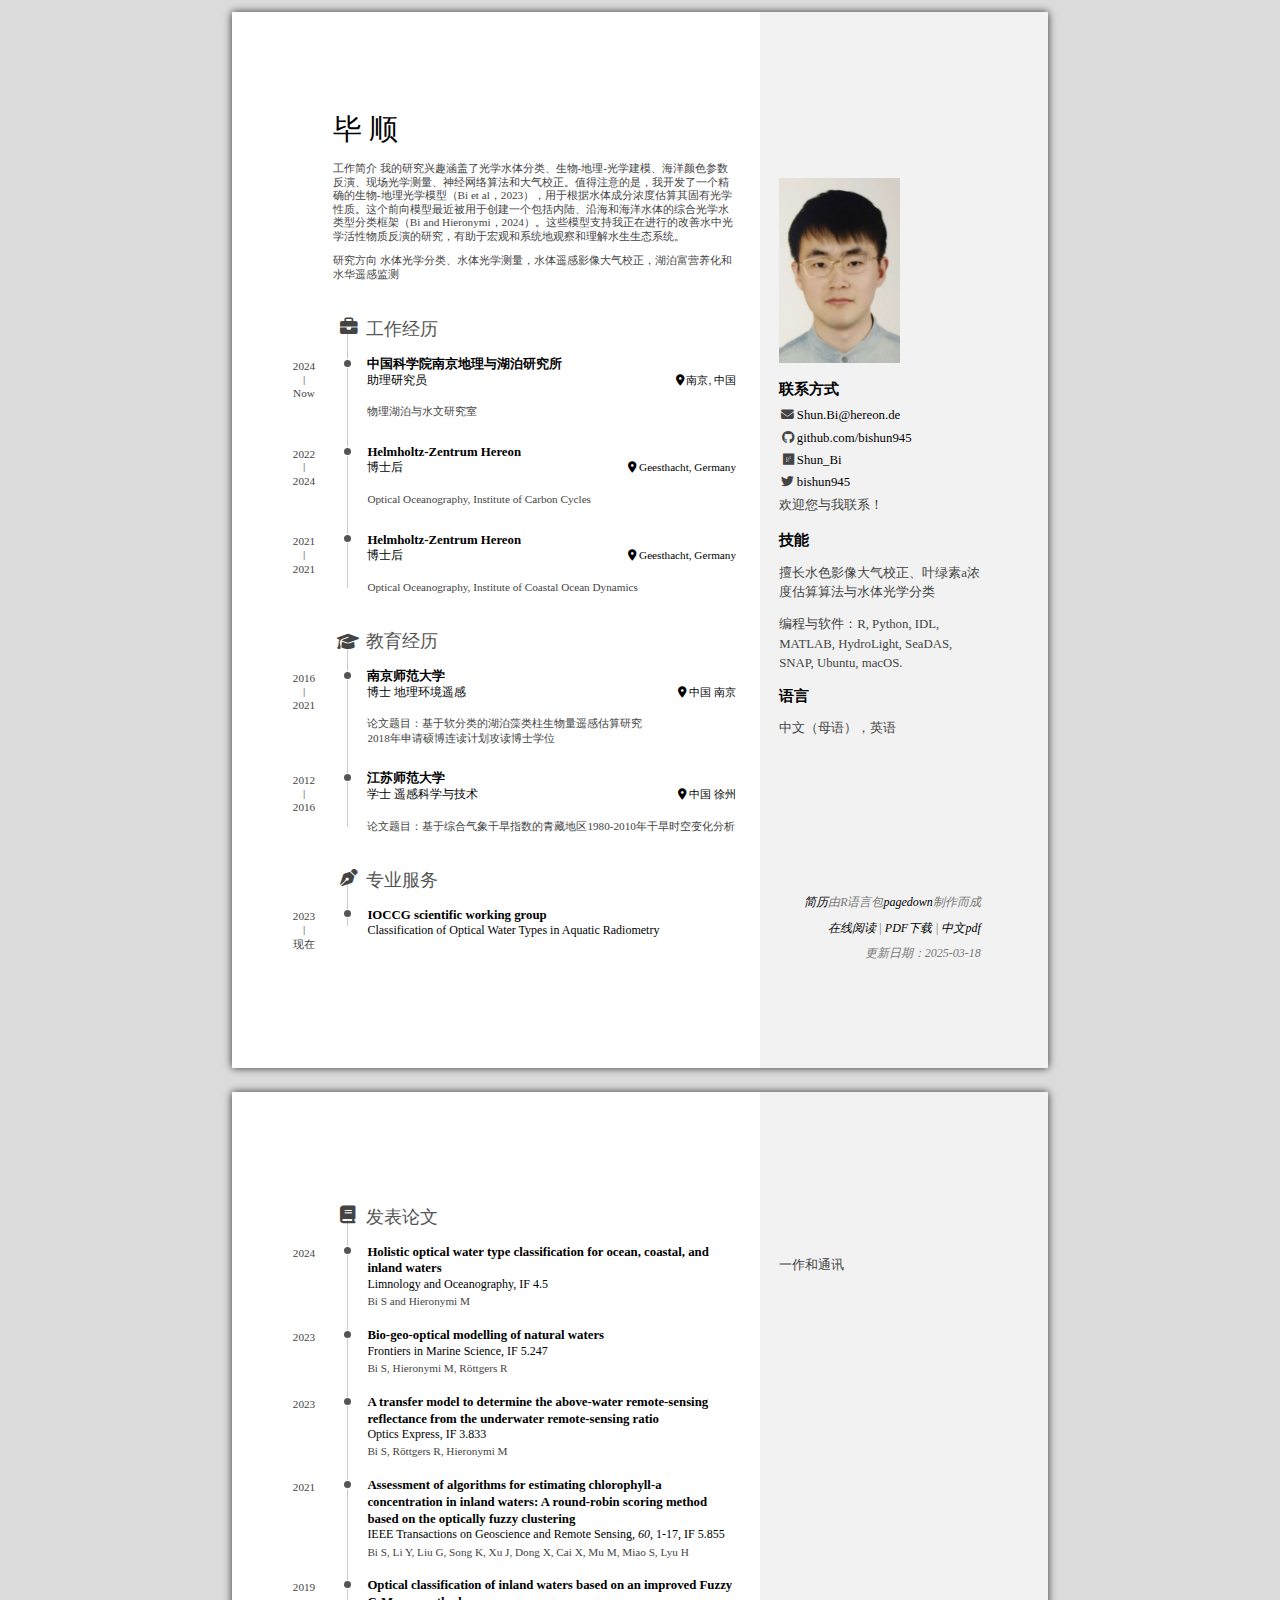
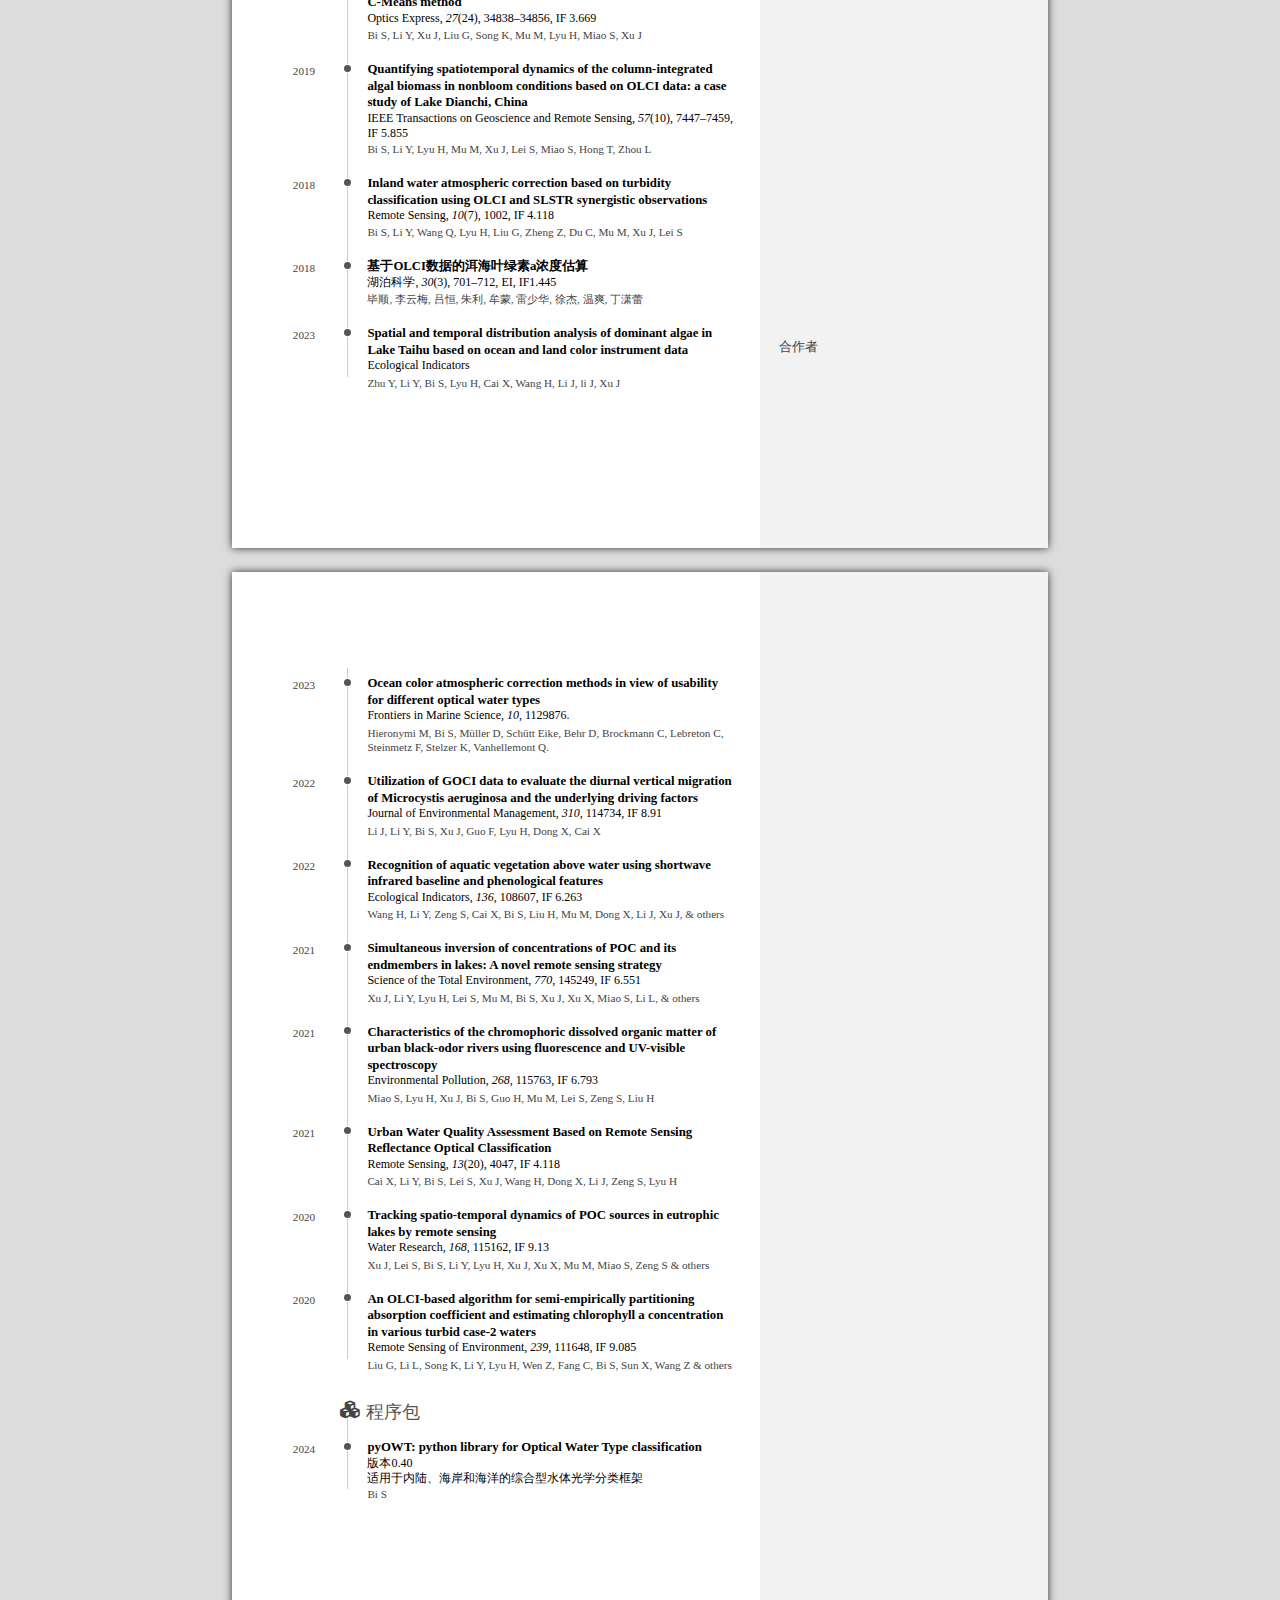
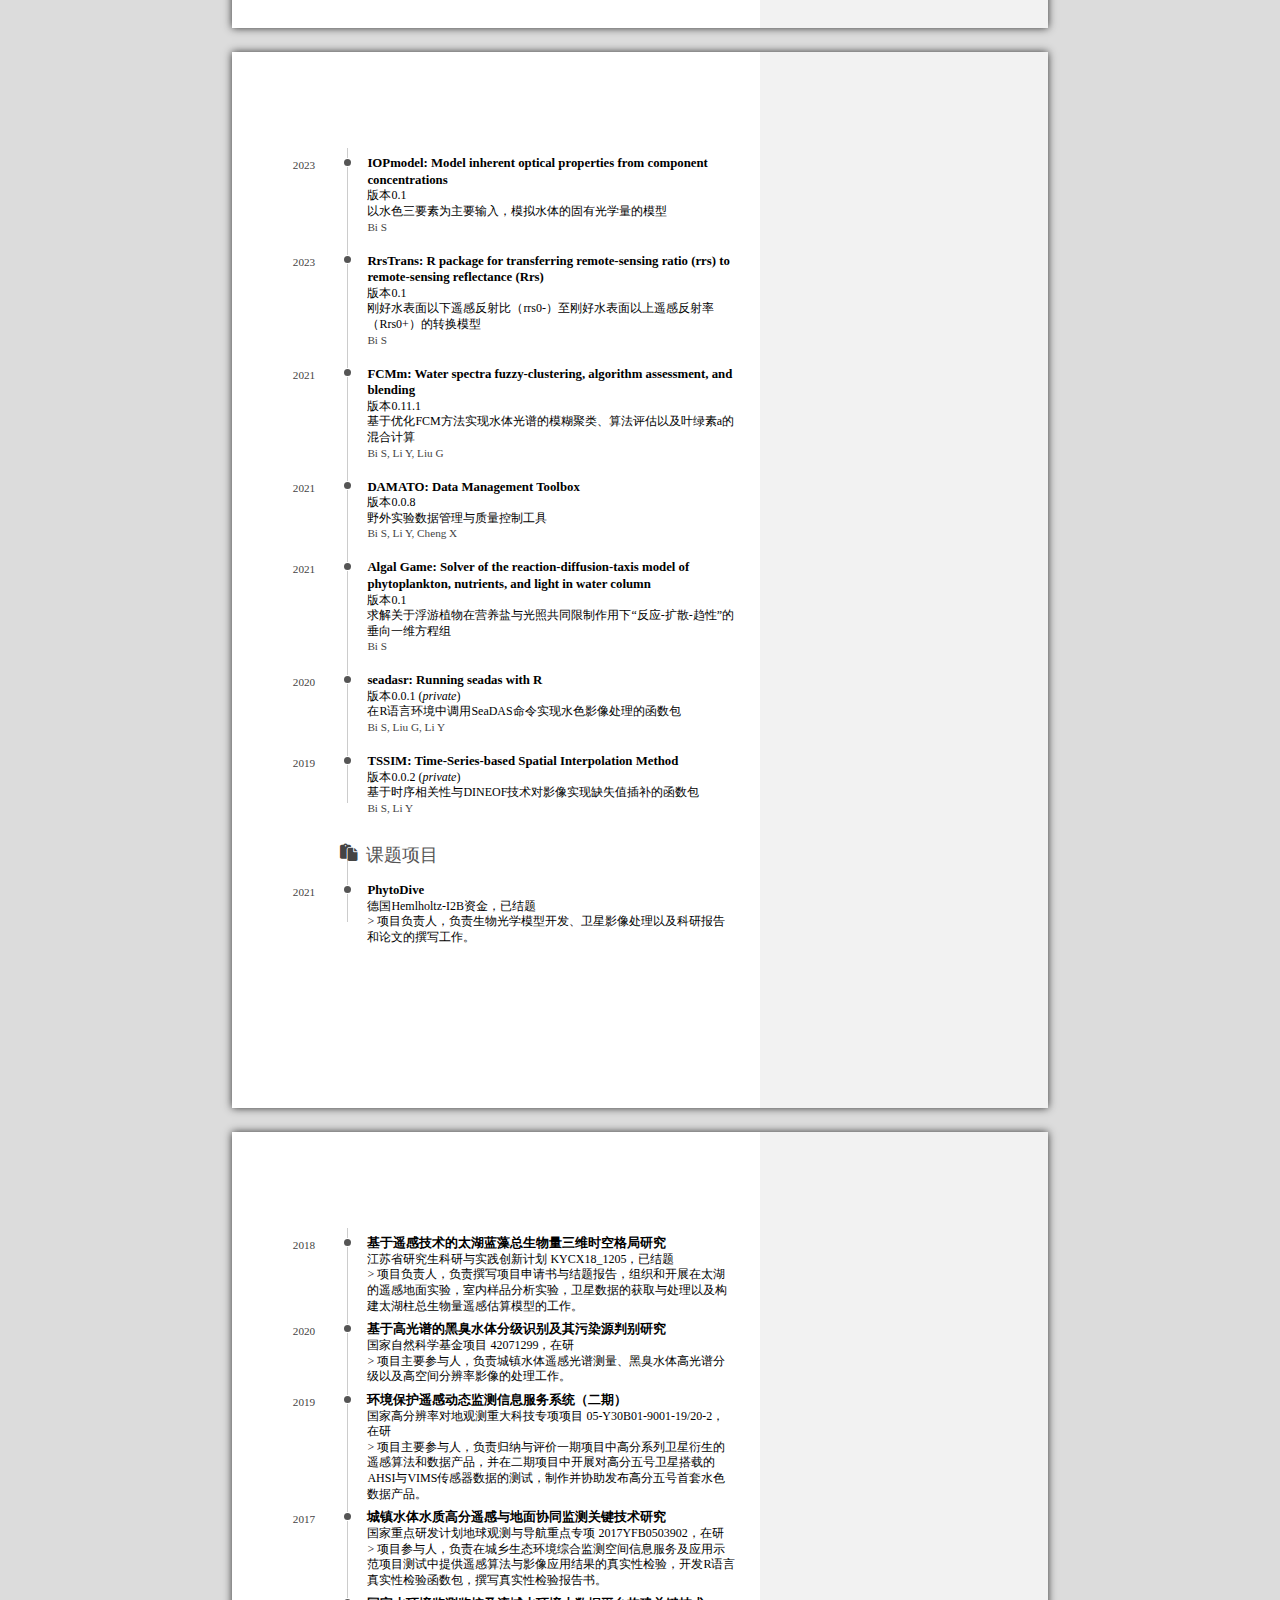
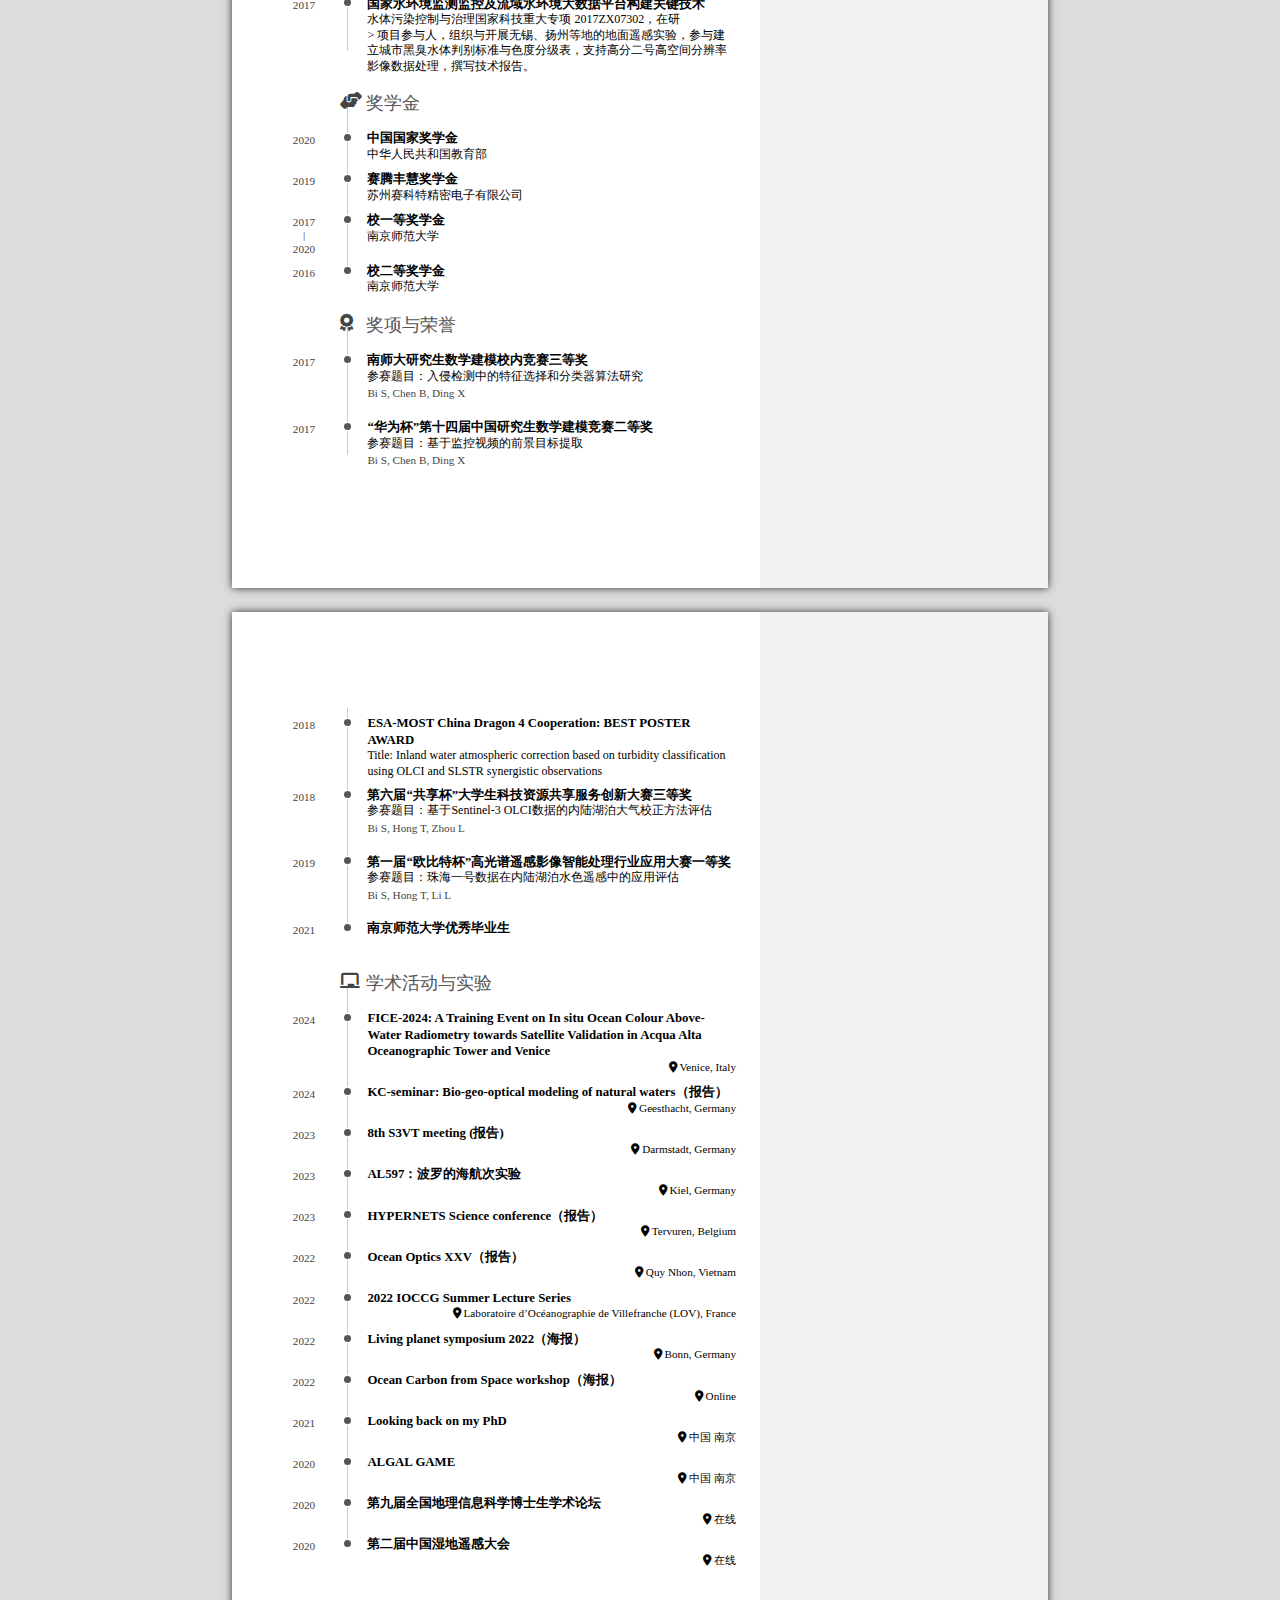
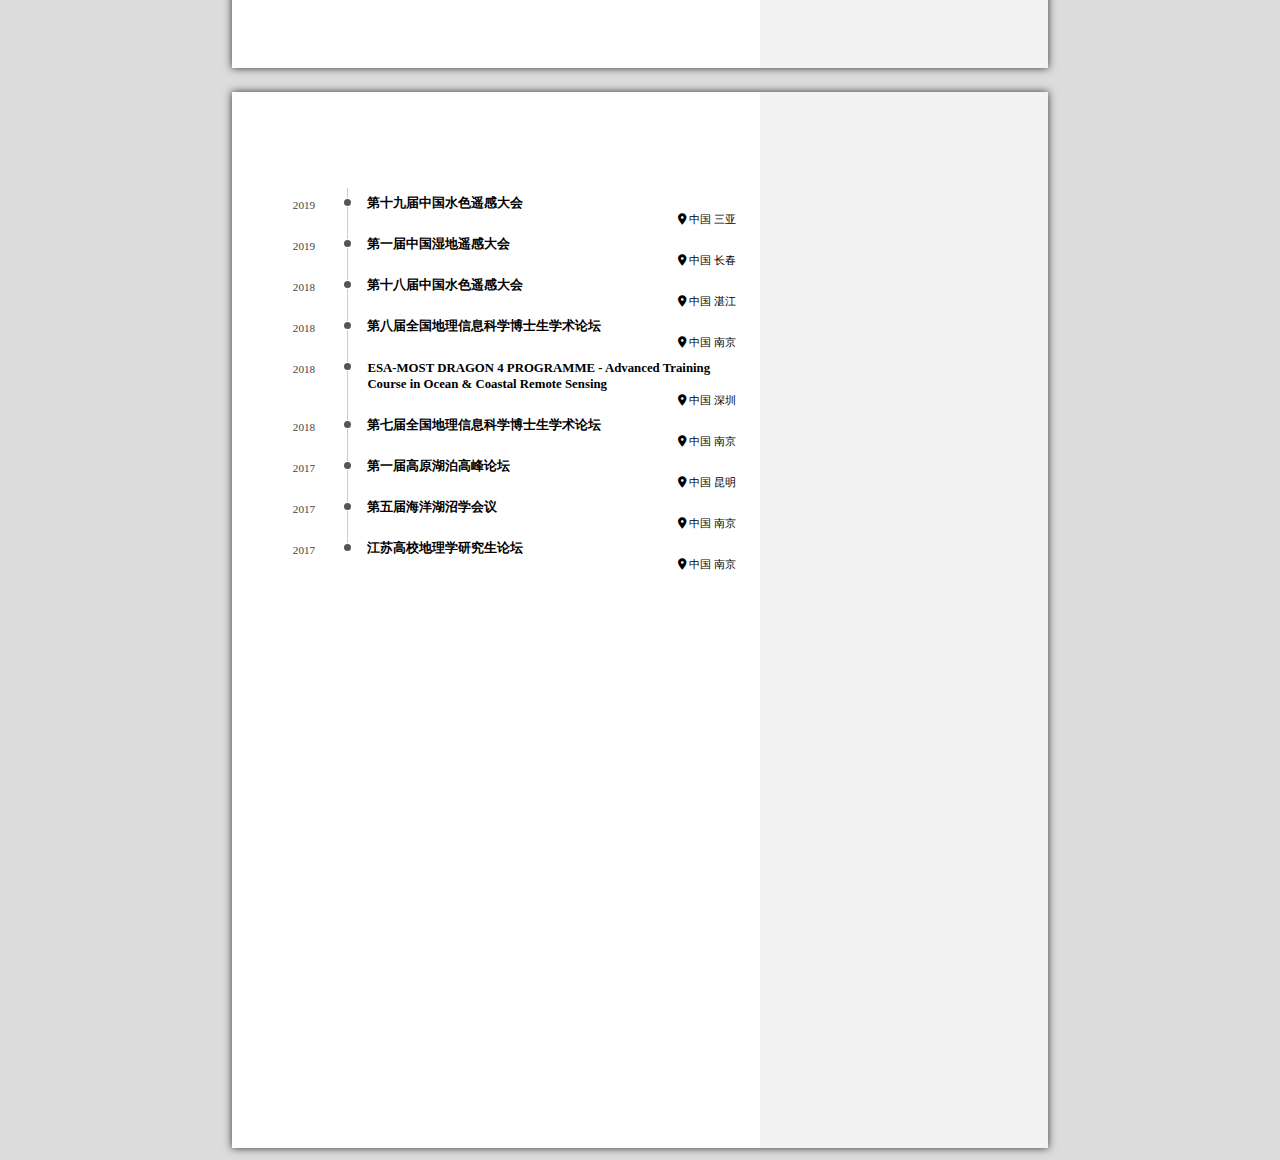
==== commit 96b906fb: "update niglas" ====
--- a/cv_cn.html
+++ b/cv_cn.html
@@ -7,7 +7,7 @@
     <meta name="viewport" content="width=device-width, initial-scale=1">
 
     <meta name="author" content="Shun Bi" />
-    <meta name="date" content="2024-10-02" />
+    <meta name="date" content="2025-03-18" />
     <title>Shun Bi’s resume</title>
 
     
@@ -69,7 +69,7 @@
 <h2>Disclaimer</h2>
 <p><a href="https://github.com/bishun945/CV"><strong>简历</strong></a>由R语言包<a href="https://github.com/rstudio/pagedown"><strong>pagedown</strong></a>制作而成</p>
 <p><a href="https://bishun945.github.io/CV/">在线阅读</a> | <a href="https://raw.githubusercontent.com/bishun945/CV/main/index.pdf">PDF下载</a> | <a href="https://raw.githubusercontent.com/bishun945/CV/main/%E6%AF%95%E9%A1%BA%20%E7%AE%80%E5%8E%86%20%E4%B8%AD%E6%96%87.pdf">中文pdf</a></p>
-<p>更新日期：2024-10-02</p>
+<p>更新日期：2025-03-18</p>
 </div>
 </div>
 <div id="main" class="section level1">
@@ -83,6 +83,13 @@
 </div>
 <div id="工作经历" class="section level2" data-icon="briefcase" data-concise="true">
 <h2>工作经历</h2>
+<div id="中国科学院南京地理与湖泊研究所" class="section level3">
+<h3><a href="https://niglas.cas.cn/">中国科学院南京地理与湖泊研究所</a></h3>
+<p>助理研究员</p>
+<p>南京, 中国</p>
+<p>2024 - Now</p>
+<p>物理湖泊与水文研究室</p>
+</div>
 <div id="helmholtz-zentrum-hereon" class="section level3">
 <h3><a href="https://www.hereon.de/institutes/carbon_cycles/index.php.en">Helmholtz-Zentrum Hereon</a></h3>
 <p>博士后</p>
